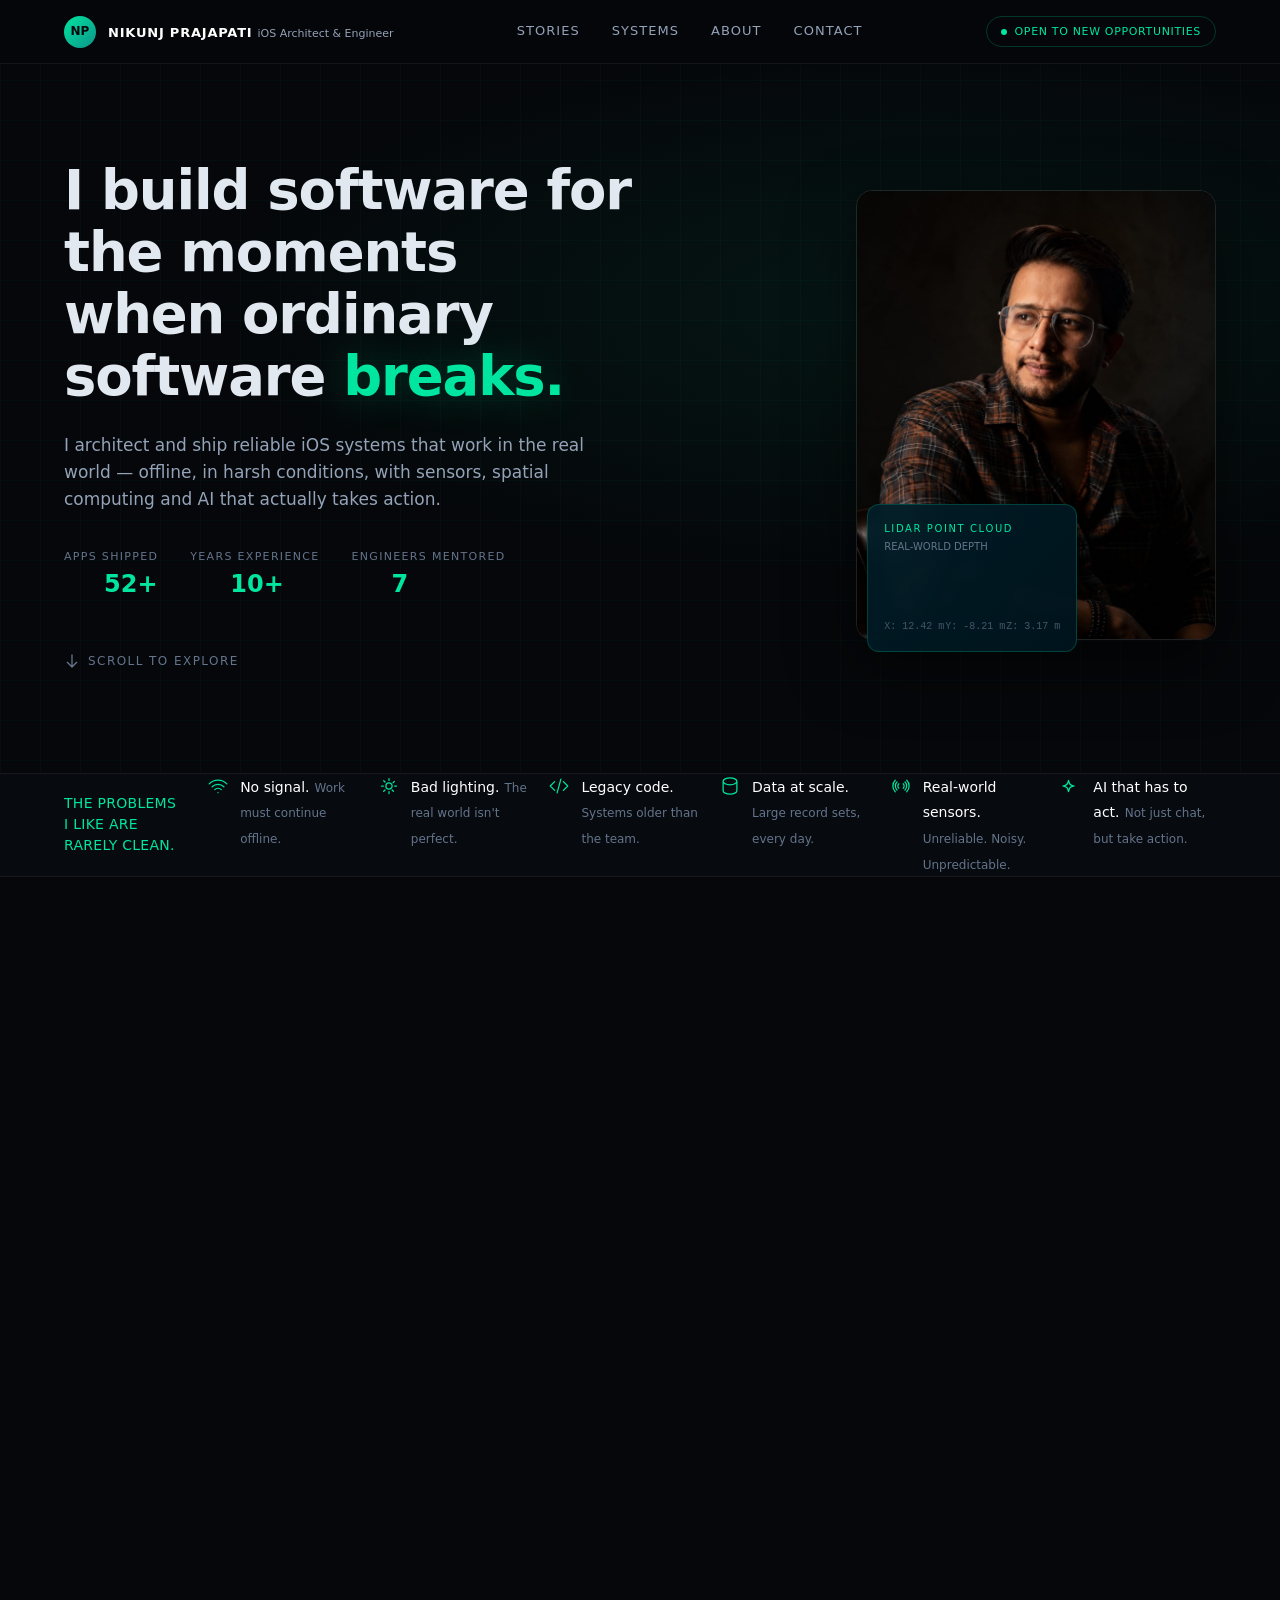
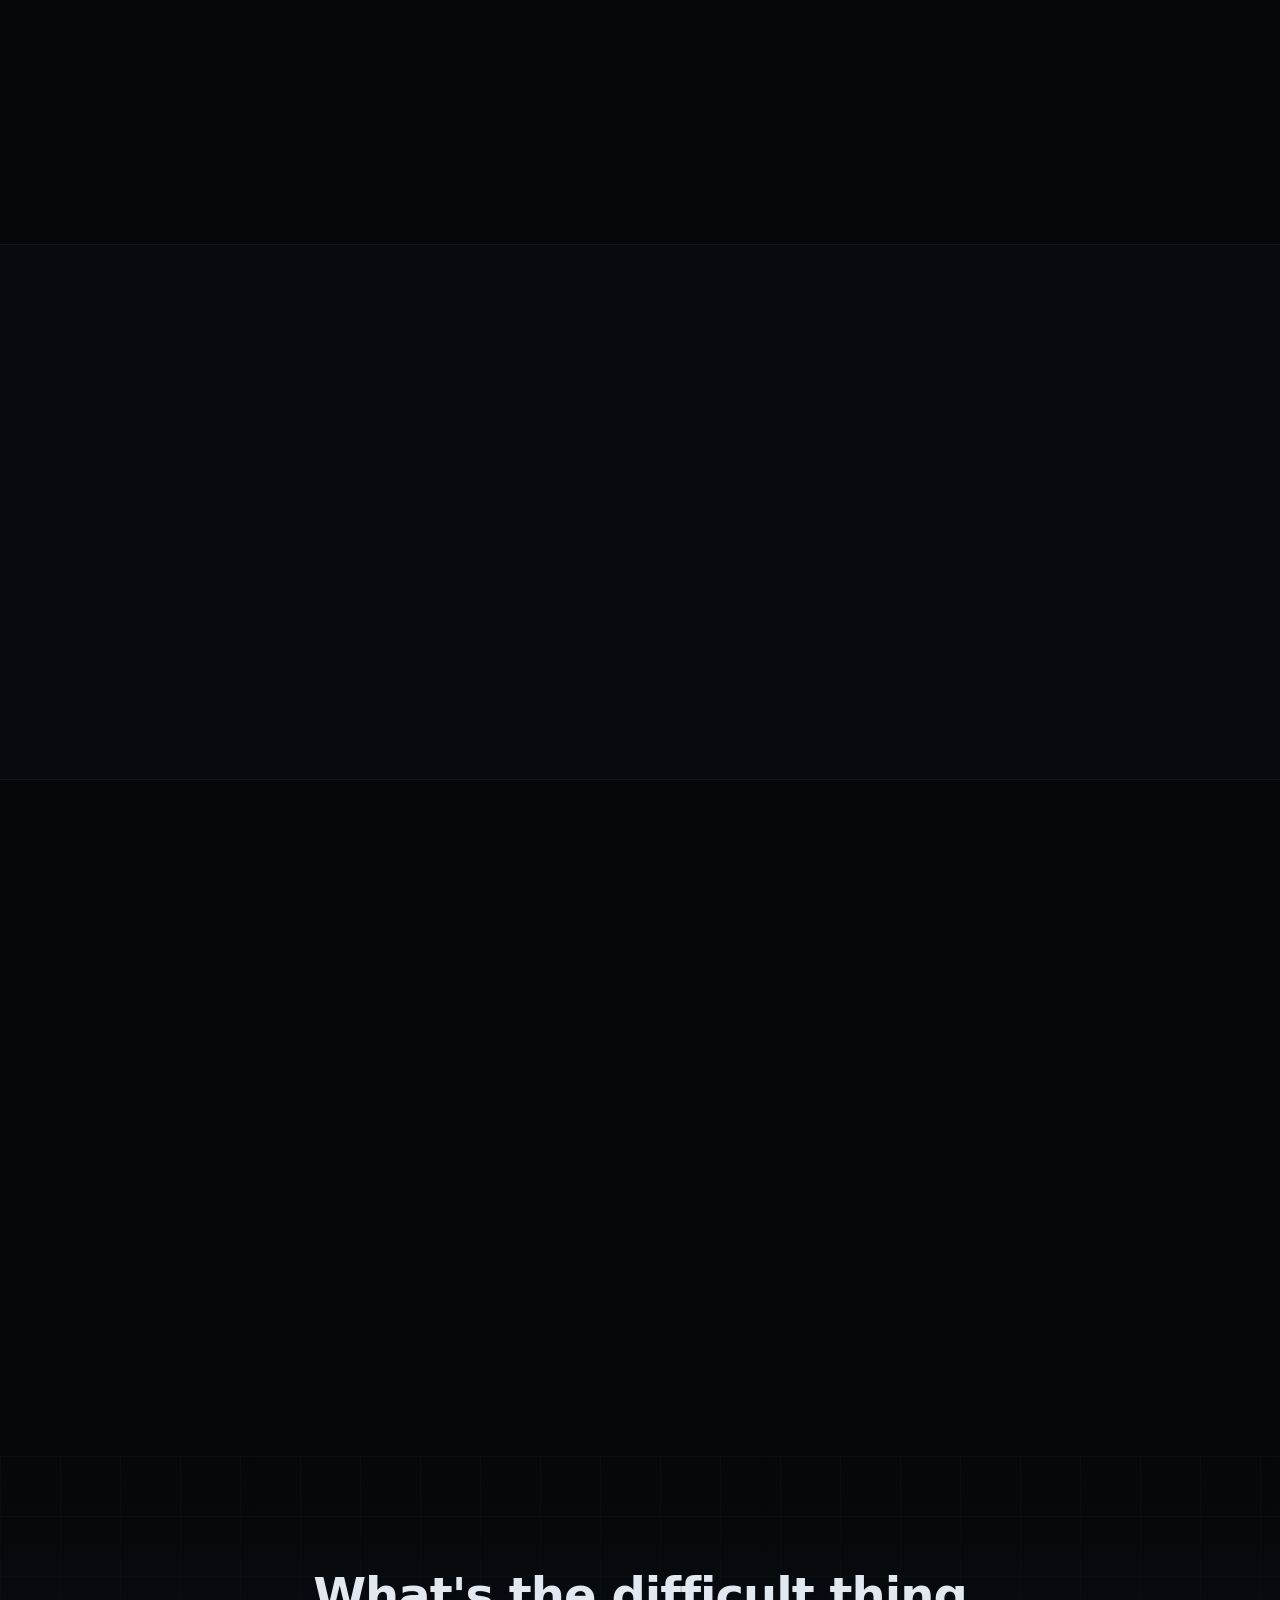
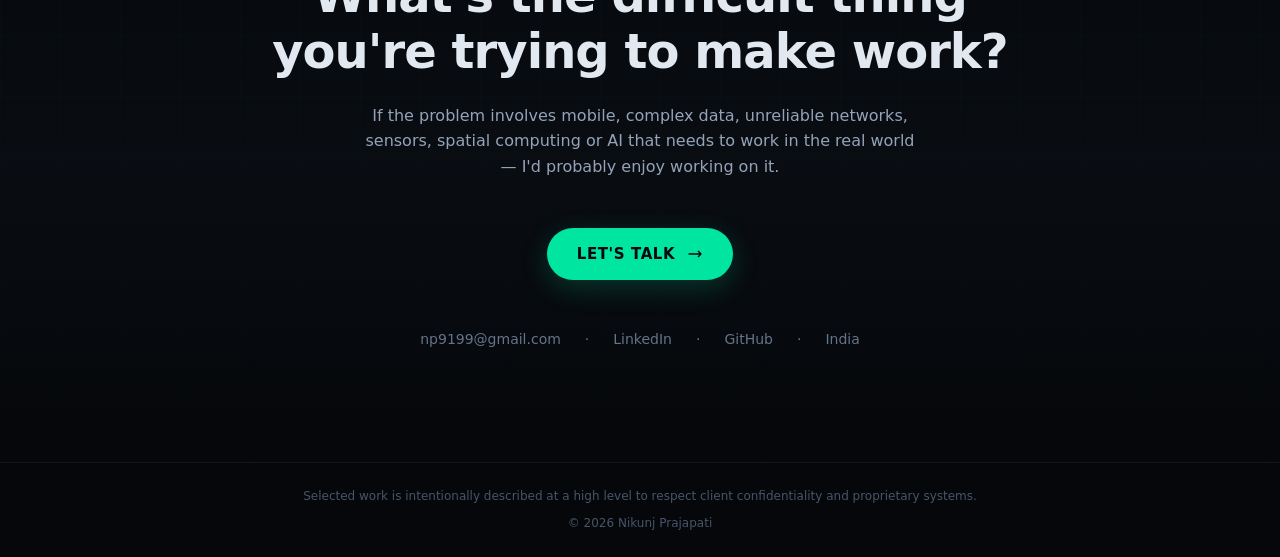
==== index.html @ e71f9e2f "Portfolio site: static HTML, CSS and progressive-enhancement JS Dependency-free single-page site for" ====
<!DOCTYPE html>
<html lang="en">
<head>
  <meta charset="UTF-8">
  <meta name="viewport" content="width=device-width, initial-scale=1">

  <title>Nikunj Prajapati — iOS Architect &amp; Engineer</title>
  <meta name="description" content="Lead iOS engineer and architect building reliable Apple-platform systems for offline-first field work, spatial computing, on-device ML and agentic AI.">
  <link rel="canonical" href="https://prajapati-nikunj.github.io/">

  <meta name="robots" content="index, follow">
  <meta name="theme-color" content="#05070a">
  <meta name="color-scheme" content="dark">

  <!--
    Content Security Policy: everything is same-origin, no third-party runtime.
    The sha256 hash whitelists the JSON-LD block below, which CSP otherwise
    blocks as inline script. Recompute the hash if that block is edited:
      perl -0777 -ne 'print $1 if /<script type="application\/ld\+json">(.*?)<\/script>/s' index.html \
        | openssl dgst -sha256 -binary | openssl base64 -A
  -->
  <meta http-equiv="Content-Security-Policy"
        content="default-src 'self'; img-src 'self' data:; style-src 'self'; script-src 'self' 'sha256-PuOUFBTQCUFMP9F/wpD9MLnjlfkraT69TwAR79UAEoA='; font-src 'self'; connect-src 'none'; object-src 'none'; base-uri 'none'; form-action 'none'; frame-ancestors 'none'; upgrade-insecure-requests">
  <meta name="referrer" content="strict-origin-when-cross-origin">

  <!-- Open Graph / social -->
  <meta property="og:type" content="website">
  <meta property="og:site_name" content="Nikunj Prajapati">
  <meta property="og:title" content="Nikunj Prajapati — iOS Architect &amp; Engineer">
  <meta property="og:description" content="I build software for the moments when ordinary software breaks.">
  <meta property="og:url" content="https://prajapati-nikunj.github.io/">
  <meta property="og:image" content="https://prajapati-nikunj.github.io/assets/img/portrait.jpg">
  <meta name="twitter:card" content="summary_large_image">
  <meta name="twitter:title" content="Nikunj Prajapati — iOS Architect &amp; Engineer">
  <meta name="twitter:description" content="I build software for the moments when ordinary software breaks.">
  <meta name="twitter:image" content="https://prajapati-nikunj.github.io/assets/img/portrait.jpg">

  <link rel="icon" href="assets/img/favicon.svg" type="image/svg+xml">
  <link rel="apple-touch-icon" href="assets/img/portrait.jpg">
  <link rel="preload" as="image" href="assets/img/portrait.jpg" fetchpriority="high">
  <link rel="stylesheet" href="css/site.css">

  <script type="application/ld+json">
  {
    "@context": "https://schema.org",
    "@type": "Person",
    "name": "Nikunj Prajapati",
    "jobTitle": "Lead iOS Software Engineer & iOS Architect",
    "url": "https://prajapati-nikunj.github.io/",
    "image": "https://prajapati-nikunj.github.io/assets/img/portrait.jpg",
    "sameAs": [
      "https://www.linkedin.com/in/nikunjprajapati",
      "https://github.com/prajapati-nikunj"
    ],
    "knowsAbout": [
      "iOS engineering", "Swift", "SwiftUI", "Offline-first architecture",
      "Spatial computing", "ARKit", "LiDAR", "Core ML", "Agentic AI systems"
    ]
  }
  </script>
</head>

<body>
  <a class="skip-link" href="#main">Skip to content</a>

  <!-- ================= HEADER ================= -->
  <header class="site-header">
    <div class="wrap">
      <a class="brand" href="#top">
        <span class="brand__mark" aria-hidden="true">NP</span>
        <span>
          <span class="brand__name">NIKUNJ PRAJAPATI</span>
          <span class="brand__role">iOS Architect &amp; Engineer</span>
        </span>
      </a>

      <button class="nav-toggle" type="button"
              aria-expanded="false" aria-controls="primary-nav" aria-label="Open menu">
        <svg width="20" height="20" viewBox="0 0 24 24" fill="none" stroke="currentColor" stroke-width="2" aria-hidden="true">
          <path d="M4 7h16M4 12h16M4 17h16" stroke-linecap="round"/>
        </svg>
      </button>

      <nav class="nav" id="primary-nav" aria-label="Primary">
        <a class="nav__link" href="#stories">STORIES</a>
        <a class="nav__link" href="#systems">SYSTEMS</a>
        <a class="nav__link" href="#about">ABOUT</a>
        <a class="nav__link" href="#contact">CONTACT</a>
      </nav>

      <a class="status-pill" href="#contact">
        <span class="status-dot" aria-hidden="true"></span>
        OPEN TO NEW OPPORTUNITIES
      </a>
    </div>
  </header>

  <main id="main">
    <!-- ================= HERO ================= -->
    <section class="hero" id="top">
      <div class="wrap hero__grid">
        <div>
          <h1 class="hero__title">
            I build software for the moments when ordinary software <em>breaks.</em>
          </h1>

          <p class="hero__copy">
            I architect and ship reliable iOS systems that work in the real world —
            offline, in harsh conditions, with sensors, spatial computing and AI that
            actually takes action.
          </p>

          <dl class="stats">
            <div class="stat">
              <dt class="stat__label">Apps Shipped</dt>
              <dd class="stat__value">52+</dd>
            </div>
            <div class="stat">
              <dt class="stat__label">Years Experience</dt>
              <dd class="stat__value">10+</dd>
            </div>
            <div class="stat">
              <dt class="stat__label">Engineers Mentored</dt>
              <dd class="stat__value">7</dd>
            </div>
          </dl>

          <a class="scroll-cue" href="#stories">
            <svg viewBox="0 0 24 24" fill="none" stroke="currentColor" stroke-width="2" aria-hidden="true">
              <path d="M19 14l-7 7m0 0l-7-7m7 7V3" stroke-linecap="round" stroke-linejoin="round"/>
            </svg>
            SCROLL TO EXPLORE
          </a>
        </div>

        <div class="hero__media">
          <div class="portrait-frame">
            <img class="portrait"
                 src="assets/img/portrait.jpg"
                 alt="Portrait of Nikunj Prajapati"
                 width="720" height="900"
                 fetchpriority="high" decoding="async">

            <figure class="telemetry" aria-hidden="true">
              <figcaption class="telemetry__title">LiDAR Point Cloud</figcaption>
              <p class="telemetry__sub">REAL-WORLD DEPTH</p>
              <div class="telemetry__wave">
                <i style="height:30%"></i><i style="height:55%"></i><i style="height:80%"></i>
                <i style="height:45%"></i><i style="height:70%"></i><i style="height:95%"></i>
                <i style="height:40%"></i><i style="height:65%"></i><i style="height:35%"></i>
                <i style="height:60%"></i><i style="height:85%"></i><i style="height:50%"></i>
                <i style="height:75%"></i><i style="height:42%"></i><i style="height:68%"></i>
              </div>
              <p class="telemetry__read">
                <span>X: 12.42 m</span><span>Y: -8.21 m</span><span>Z: 3.17 m</span>
              </p>
            </figure>
          </div>
        </div>
      </div>
    </section>

    <!-- ================= PROBLEMS ================= -->
    <section class="section--band" aria-label="The kinds of problems I work on">
      <div class="wrap problems" style="padding-block: var(--s-6);">
        <h2 class="problems__label">THE PROBLEMS<br>I LIKE ARE<br>RARELY CLEAN.</h2>

        <ul class="problems__grid">
          <li class="problem">
            <span class="problem__icon" aria-hidden="true">
              <svg viewBox="0 0 24 24" fill="none" stroke="currentColor" stroke-width="1.5"><path d="M8.111 16.404a5.5 5.5 0 017.778 0M12 20h.01m-7.08-7.071c3.904-3.905 10.236-3.905 14.141 0M1.394 9.393c5.857-5.857 15.355-5.857 21.213 0" stroke-linecap="round" stroke-linejoin="round"/></svg>
            </span>
            <span>
              <span class="problem__name">No signal.</span>
              <span class="problem__note">Work must continue offline.</span>
            </span>
          </li>
          <li class="problem">
            <span class="problem__icon" aria-hidden="true">
              <svg viewBox="0 0 24 24" fill="none" stroke="currentColor" stroke-width="1.5"><path d="M12 3v2.25m6.364 1.386l-1.591 1.591M21 12h-2.25m-1.386 6.364l-1.591-1.591M12 18.75V21m-4.773-4.227l-1.591 1.591M5.25 12H3m4.227-4.773L5.636 5.636M15.75 12a3.75 3.75 0 11-7.5 0 3.75 3.75 0 017.5 0z" stroke-linecap="round" stroke-linejoin="round"/></svg>
            </span>
            <span>
              <span class="problem__name">Bad lighting.</span>
              <span class="problem__note">The real world isn't perfect.</span>
            </span>
          </li>
          <li class="problem">
            <span class="problem__icon" aria-hidden="true">
              <svg viewBox="0 0 24 24" fill="none" stroke="currentColor" stroke-width="1.5"><path d="M17.25 6.75L22.5 12l-5.25 5.25m-10.5 0L1.5 12l5.25-5.25m7.5-3l-4.5 16.5" stroke-linecap="round" stroke-linejoin="round"/></svg>
            </span>
            <span>
              <span class="problem__name">Legacy code.</span>
              <span class="problem__note">Systems older than the team.</span>
            </span>
          </li>
          <li class="problem">
            <span class="problem__icon" aria-hidden="true">
              <svg viewBox="0 0 24 24" fill="none" stroke="currentColor" stroke-width="1.5"><path d="M20.25 6.375c0 2.278-3.694 4.125-8.25 4.125S3.75 8.653 3.75 6.375m16.5 0c0-2.278-3.694-4.125-8.25-4.125S3.75 4.097 3.75 6.375m16.5 0v11.25c0 2.278-3.694 4.125-8.25 4.125s-8.25-1.847-8.25-4.125V6.375" stroke-linecap="round" stroke-linejoin="round"/></svg>
            </span>
            <span>
              <span class="problem__name">Data at scale.</span>
              <span class="problem__note">Large record sets, every day.</span>
            </span>
          </li>
          <li class="problem">
            <span class="problem__icon" aria-hidden="true">
              <svg viewBox="0 0 24 24" fill="none" stroke="currentColor" stroke-width="1.5"><path d="M9.348 14.652a3.75 3.75 0 010-5.304m5.304 0a3.75 3.75 0 010 5.304m-7.425 2.121a6.75 6.75 0 010-9.546m9.546 0a6.75 6.75 0 010 9.546M5.106 18.894c-3.808-3.808-3.808-9.98 0-13.788m13.788 0c3.808 3.808 3.808 9.98 0 13.788" stroke-linecap="round" stroke-linejoin="round"/></svg>
            </span>
            <span>
              <span class="problem__name">Real-world sensors.</span>
              <span class="problem__note">Unreliable. Noisy. Unpredictable.</span>
            </span>
          </li>
          <li class="problem">
            <span class="problem__icon" aria-hidden="true">
              <svg viewBox="0 0 24 24" fill="none" stroke="currentColor" stroke-width="1.5"><path d="M9.813 15.904L9 18.75l-.813-2.846a4.5 4.5 0 00-3.09-3.09L2.25 12l2.846-.813a4.5 4.5 0 003.09-3.09L9 5.25l.813 2.846a4.5 4.5 0 003.09 3.09L15.75 12l-2.846.813a4.5 4.5 0 00-3.09 3.09z" stroke-linecap="round" stroke-linejoin="round"/></svg>
            </span>
            <span>
              <span class="problem__name">AI that has to act.</span>
              <span class="problem__note">Not just chat, but take action.</span>
            </span>
          </li>
        </ul>
      </div>
    </section>

    <!-- ================= STORIES ================= -->
    <section class="section" id="stories" aria-labelledby="stories-title">
      <div class="wrap">
        <div class="section-head reveal">
          <div>
            <p class="eyebrow">Stories</p>
            <h2 class="section-title" id="stories-title">Real problems. Real impact.</h2>
            <p class="lede">A selection of the kinds of systems I've designed and shipped.</p>
          </div>
        </div>

        <div class="stories">
          <!-- 01 -->
          <article class="story reveal">
            <div class="story__visual">
              <p class="story__caption">
                <span class="story__num">01</span>
                <span class="story__title">When the network disappears</span>
              </p>
            </div>
            <div class="story__body">
              <p class="story__kind">Offline field systems</p>
              <ul class="tags">
                <li class="tag tag--accent">OFFLINE-FIRST</li>
                <li class="tag">SYNC</li>
                <li class="tag">CONFLICT RESOLUTION</li>
              </ul>
              <p class="story__note">Field workflows that keep running with no connectivity, then reconcile cleanly.</p>
            </div>
          </article>

          <!-- 02 -->
          <article class="story story--depth reveal">
            <div class="story__visual">
              <span class="viz-depth" aria-hidden="true"><i></i><i></i></span>
              <p class="story__caption">
                <span class="story__num">02</span>
                <span class="story__title">When a phone becomes a measuring instrument</span>
              </p>
            </div>
            <div class="story__body">
              <p class="story__kind">Spatial measurement</p>
              <ul class="tags">
                <li class="tag tag--accent">LIDAR</li>
                <li class="tag">VISION</li>
                <li class="tag">MEASUREMENT</li>
              </ul>
              <p class="story__note">Turning camera and depth data into measurements you can act on.</p>
            </div>
          </article>

          <!-- 03 -->
          <article class="story story--legacy reveal">
            <div class="story__visual">
              <span class="viz-code" aria-hidden="true">final class LegacyModule {
  func migrate() {
    // Objective-C → Swift
    // UIKit → SwiftUI
  }
}</span>
              <p class="story__caption">
                <span class="story__num">03</span>
                <span class="story__title">When the codebase is older than the team</span>
              </p>
            </div>
            <div class="story__body">
              <p class="story__kind">Enterprise modernisation</p>
              <ul class="tags">
                <li class="tag tag--accent">LEGACY</li>
                <li class="tag">MIGRATION</li>
                <li class="tag">SCALE</li>
              </ul>
              <p class="story__note">Evolving a long-lived enterprise codebase incrementally — without a rewrite.</p>
            </div>
          </article>

          <!-- 04 -->
          <article class="story story--agent reveal">
            <div class="story__visual">
              <span class="viz-chat" aria-hidden="true">
                <span>Can you handle this request?</span>
                <span class="out">Checking availability…</span>
                <span>Validated against policy.</span>
                <span class="out">Request submitted ✓</span>
              </span>
              <p class="story__caption">
                <span class="story__num">04</span>
                <span class="story__title">When AI has to actually do something</span>
              </p>
            </div>
            <div class="story__body">
              <p class="story__kind">Agentic workflows</p>
              <ul class="tags">
                <li class="tag tag--accent">AI AGENT</li>
                <li class="tag">LLM</li>
                <li class="tag">TOOL CALLING</li>
              </ul>
              <p class="story__note">An assistant that completes workflows, not just conversations.</p>
            </div>
          </article>

          <!-- 05 -->
          <article class="story story--signal reveal">
            <div class="story__visual">
              <span class="viz-score" aria-hidden="true">
                <span>
                  <span class="telemetry__wave" style="width:120px">
                    <i style="height:40%"></i><i style="height:75%"></i><i style="height:55%"></i>
                    <i style="height:90%"></i><i style="height:35%"></i><i style="height:65%"></i>
                    <i style="height:80%"></i><i style="height:50%"></i><i style="height:70%"></i>
                  </span>
                  <small>Sensor fusion</small>
                </span>
              </span>
              <p class="story__caption">
                <span class="story__num">05</span>
                <span class="story__title">When sensors have to agree</span>
              </p>
            </div>
            <div class="story__body">
              <p class="story__kind">Connected devices</p>
              <ul class="tags">
                <li class="tag tag--accent">BLE</li>
                <li class="tag">SENSORS</li>
                <li class="tag">REAL-TIME</li>
              </ul>
              <p class="story__note">Turning noisy real-time signals into behaviour you can trust.</p>
            </div>
          </article>
        </div>
      </div>
    </section>

    <!-- ================= SYSTEMS ================= -->
    <section class="section section--band" id="systems" aria-labelledby="systems-title">
      <div class="wrap">
        <div class="reveal" style="margin-bottom: var(--s-7);">
          <p class="eyebrow">Systems</p>
          <h2 class="section-title" id="systems-title">Different problems.<br>Same philosophy.</h2>
        </div>

        <div class="principles">
          <article class="principle reveal">
            <p class="principle__num">01</p>
            <h3 class="principle__title">Offline by default</h3>
            <p class="principle__copy">Software should continue working when connectivity doesn't.</p>
            <p class="flowline" aria-hidden="true">
              <b class="wide"></b><span>→</span><b class="narrow"></b><span>→</span><b class="wide"></b>
            </p>
          </article>

          <article class="principle reveal">
            <p class="principle__num">02</p>
            <h3 class="principle__title">Measure the real world</h3>
            <p class="principle__copy">Sensors, cameras and spatial computing should produce useful information.</p>
          </article>

          <article class="principle reveal">
            <p class="principle__num">03</p>
            <h3 class="principle__title">Modernize without breaking trust</h3>
            <p class="principle__copy">Architecture should evolve without abandoning users.</p>
            <p class="flowline" aria-hidden="true">
              <span class="chip">OLD</span><span>→</span><span class="chip chip--new">NEW</span>
            </p>
          </article>

          <article class="principle reveal">
            <p class="principle__num">04</p>
            <h3 class="principle__title">AI should act, not just talk</h3>
            <p class="principle__copy">Intelligence becomes valuable when it participates in real workflows.</p>
          </article>
        </div>
      </div>
    </section>

    <!-- ================= ABOUT ================= -->
    <section class="section" id="about" aria-labelledby="about-title">
      <div class="wrap about-grid">

        <div class="reveal">
          <p class="eyebrow">Behind the systems</p>
          <div class="about__head">
            <img class="about__avatar" src="assets/img/portrait.jpg"
                 alt="" width="64" height="64" loading="lazy" decoding="async">
            <div>
              <h2 class="about__name" id="about-title">I'm Nikunj Prajapati.</h2>
              <p class="about__role">Lead iOS Software Engineer &amp; iOS Architect.</p>
            </div>
          </div>
          <p class="about__copy">
            I build Apple-platform systems where mobile, data, sensors and intelligence
            meet the real world — usually where the problem turns out to be harder than
            the technology first suggests.
          </p>

          <p class="social">
            <a href="https://www.linkedin.com/in/nikunjprajapati" target="_blank" rel="noopener noreferrer" aria-label="LinkedIn profile">
              <svg viewBox="0 0 24 24" fill="currentColor" aria-hidden="true"><path d="M19 0h-14c-2.761 0-5 2.239-5 5v14c0 2.761 2.239 5 5 5h14c2.762 0 5-2.239 5-5v-14c0-2.761-2.238-5-5-5zm-11 19h-3v-11h3v11zm-1.5-12.268c-.966 0-1.75-.79-1.75-1.764s.784-1.764 1.75-1.764 1.75.79 1.75 1.764-.783 1.764-1.75 1.764zm13.5 12.268h-3v-5.604c0-3.368-4-3.113-4 0v5.604h-3v-11h3v1.765c1.396-2.586 7-2.777 7 2.476v6.759z"/></svg>
            </a>
            <a href="https://github.com/prajapati-nikunj" target="_blank" rel="noopener noreferrer" aria-label="GitHub profile">
              <svg viewBox="0 0 24 24" fill="currentColor" aria-hidden="true"><path d="M12 0c-6.626 0-12 5.373-12 12 0 5.302 3.438 9.8 8.207 11.387.599.111.793-.261.793-.577v-2.234c-3.338.726-4.033-1.416-4.033-1.416-.546-1.387-1.333-1.756-1.333-1.756-1.089-.745.083-.729.083-.729 1.205.084 1.839 1.237 1.839 1.237 1.07 1.834 2.807 1.304 3.492.997.107-.775.418-1.305.762-1.604-2.665-.305-5.467-1.334-5.467-5.931 0-1.311.469-2.381 1.236-3.221-.124-.303-.535-1.524.117-3.176 0 0 1.008-.322 3.301 1.23.957-.266 1.983-.399 3.003-.404 1.02.005 2.047.138 3.006.404 2.291-1.552 3.297-1.23 3.297-1.23.653 1.653.242 2.874.118 3.176.77.84 1.235 1.911 1.235 3.221 0 4.609-2.807 5.624-5.479 5.921.43.372.823 1.102.823 2.222v3.293c0 .319.192.694.801.576 4.765-1.589 8.199-6.086 8.199-11.386 0-6.627-5.373-12-12-12z"/></svg>
            </a>
            <a class="js-mail" href="#contact" aria-label="Email">
              <svg viewBox="0 0 24 24" fill="none" stroke="currentColor" stroke-width="1.5" aria-hidden="true"><path d="M21.75 6.75v10.5a2.25 2.25 0 01-2.25 2.25h-15a2.25 2.25 0 01-2.25-2.25V6.75m19.5 0A2.25 2.25 0 0019.5 4.5h-15a2.25 2.25 0 00-2.25 2.25m19.5 0v.243a2.25 2.25 0 01-1.07 1.916l-7.5 4.615a2.25 2.25 0 01-2.36 0L3.32 8.91a2.25 2.25 0 01-1.07-1.916V6.75" stroke-linecap="round" stroke-linejoin="round"/></svg>
            </a>
          </p>
        </div>

        <div class="reveal">
          <p class="eyebrow">Career evolution</p>
          <ol class="timeline">
            <li>
              <span class="timeline__dot" aria-hidden="true"></span>
              <span>
                <span class="timeline__year">2012</span>
                <span class="timeline__stage">Consumer Mobile</span>
                <span class="timeline__note">My journey began with consumer apps.</span>
              </span>
            </li>
            <li>
              <span class="timeline__dot" aria-hidden="true"></span>
              <span>
                <span class="timeline__year">2014</span>
                <span class="timeline__stage">Enterprise Mobile</span>
                <span class="timeline__note">Building solutions for large organizations.</span>
              </span>
            </li>
            <li>
              <span class="timeline__dot" aria-hidden="true"></span>
              <span>
                <span class="timeline__year">2016</span>
                <span class="timeline__stage">Field Systems</span>
                <span class="timeline__note">Offline-first, rugged, real-world environments.</span>
              </span>
            </li>
            <li>
              <span class="timeline__dot" aria-hidden="true"></span>
              <span>
                <span class="timeline__year">2019</span>
                <span class="timeline__stage">Spatial Computing</span>
                <span class="timeline__note">ARKit, LiDAR and the 3D world on mobile.</span>
              </span>
            </li>
            <li>
              <span class="timeline__dot" aria-hidden="true"></span>
              <span>
                <span class="timeline__year">2021</span>
                <span class="timeline__stage">On-Device ML</span>
                <span class="timeline__note">Bringing intelligence to the edge.</span>
              </span>
            </li>
            <li>
              <span class="timeline__dot" aria-hidden="true"></span>
              <span>
                <span class="timeline__year">2023+</span>
                <span class="timeline__stage">Agentic AI</span>
                <span class="timeline__note">Systems that understand and take action.</span>
              </span>
            </li>
          </ol>
        </div>

        <div class="reveal">
          <p class="eyebrow">Technology &amp; tools</p>
          <div class="caps">
            <div>
              <p class="cap__label">Apple Platform</p>
              <ul class="cap__items">
                <li>Swift</li><li>SwiftUI</li><li>SwiftData</li><li>UIKit</li><li>Concurrency</li>
              </ul>
            </div>
            <div>
              <p class="cap__label">Spatial &amp; Sensors</p>
              <ul class="cap__items">
                <li>ARKit</li><li>LiDAR</li><li>Vision</li><li>CoreMotion</li><li>CoreBluetooth</li>
              </ul>
            </div>
            <div>
              <p class="cap__label">Intelligence</p>
              <ul class="cap__items">
                <li>Core ML</li><li>LLMs</li><li>AI Agents</li><li>RAG</li><li>MCP</li>
              </ul>
            </div>
            <div>
              <p class="cap__label">Architecture &amp; Systems</p>
              <ul class="cap__items">
                <li>Clean Architecture</li><li>Offline-First</li><li>Sync Engines</li><li>CI/CD</li><li>Testing</li>
              </ul>
            </div>
          </div>
        </div>

      </div>
    </section>

    <!-- ================= CONTACT ================= -->
    <section class="contact" id="contact" aria-labelledby="contact-title">
      <div class="wrap">
        <h2 class="contact__title" id="contact-title">
          What's the difficult thing<br>you're trying to make work?
        </h2>
        <p class="contact__copy">
          If the problem involves mobile, complex data, unreliable networks, sensors,
          spatial computing or AI that needs to work in the real world — I'd probably
          enjoy working on it.
        </p>

        <a class="btn js-mail" href="https://www.linkedin.com/in/nikunjprajapati"
           target="_blank" rel="noopener noreferrer">
          LET'S TALK
          <svg viewBox="0 0 24 24" fill="none" stroke="currentColor" stroke-width="2" aria-hidden="true">
            <path d="M17 8l4 4m0 0l-4 4m4-4H3" stroke-linecap="round" stroke-linejoin="round"/>
          </svg>
        </a>

        <p class="contact__links">
          <a class="js-mail" href="https://www.linkedin.com/in/nikunjprajapati"
             target="_blank" rel="noopener noreferrer">Email</a>
          <span aria-hidden="true">·</span>
          <a href="https://www.linkedin.com/in/nikunjprajapati" target="_blank" rel="noopener noreferrer">LinkedIn</a>
          <span aria-hidden="true">·</span>
          <a href="https://github.com/prajapati-nikunj" target="_blank" rel="noopener noreferrer">GitHub</a>
          <span aria-hidden="true">·</span>
          <span>India</span>
        </p>
      </div>
    </section>
  </main>

  <footer class="site-footer">
    <p>Selected work is intentionally described at a high level to respect client confidentiality and proprietary systems.</p>
    <p>© <span class="js-year">2026</span> Nikunj Prajapati</p>
  </footer>

  <script src="js/site.js" defer></script>
</body>
</html>
---- css/site.css ----
/* =========================================================================
   Design tokens
   ========================================================================= */
:root {
  /* Surface */
  --bg:            #05070a;
  --surface-1:     #0a0e14;
  --surface-2:     #11161f;
  --surface-3:     #1a2130;

  /* Ink */
  --text:          #e2e8f0;
  --text-muted:    #94a3b8;
  --text-dim:      #64748b;
  --text-faint:    #475569;

  /* Accent */
  --accent:        #00e5a0;
  --accent-dim:    #00b87a;
  --accent-soft:   rgba(0, 229, 160, 0.10);
  --accent-line:   rgba(0, 229, 160, 0.22);

  /* Lines */
  --hairline:      rgba(255, 255, 255, 0.06);
  --hairline-2:    rgba(255, 255, 255, 0.10);

  /* Space (4pt scale) */
  --s-1: 0.25rem;  --s-2: 0.5rem;   --s-3: 0.75rem;  --s-4: 1rem;
  --s-5: 1.5rem;   --s-6: 2rem;     --s-7: 3rem;     --s-8: 4rem;
  --s-9: 6rem;

  /* Radius */
  --r-sm: 6px; --r-md: 12px; --r-lg: 16px; --r-full: 999px;

  /* Type */
  --font-sans: ui-sans-serif, system-ui, -apple-system, "Segoe UI", Roboto,
               "Helvetica Neue", Arial, sans-serif;
  --font-mono: ui-monospace, SFMono-Regular, "SF Mono", Menlo, Monaco,
               Consolas, "Liberation Mono", monospace;

  /* Motion */
  --dur-fast: 180ms;
  --dur:      320ms;
  --ease:     cubic-bezier(0.4, 0, 0.2, 1);

  /* Layout */
  --wrap: 1200px;
  --nav-h: 64px;
}

/* =========================================================================
   Reset / base
   ========================================================================= */
*, *::before, *::after { box-sizing: border-box; }

html {
  -webkit-text-size-adjust: 100%;
  scroll-behavior: smooth;
  scroll-padding-top: calc(var(--nav-h) + var(--s-4));
}

body {
  margin: 0;
  background: var(--bg);
  color: var(--text);
  font-family: var(--font-sans);
  font-size: 16px;
  line-height: 1.6;
  -webkit-font-smoothing: antialiased;
  -moz-osx-font-smoothing: grayscale;
  overflow-x: hidden;
}

h1, h2, h3, h4 { margin: 0; line-height: 1.15; letter-spacing: -0.02em; font-weight: 700; }
p  { margin: 0; }
ul { margin: 0; padding: 0; list-style: none; }
img { max-width: 100%; height: auto; display: block; }

a { color: inherit; text-decoration: none; }
a:hover { color: var(--accent); }

:focus-visible {
  outline: 2px solid var(--accent);
  outline-offset: 3px;
  border-radius: var(--r-sm);
}

/* Screen-reader-only utility */
.sr-only {
  position: absolute; width: 1px; height: 1px;
  padding: 0; margin: -1px; overflow: hidden;
  clip: rect(0 0 0 0); white-space: nowrap; border: 0;
}

.skip-link {
  position: absolute; left: var(--s-4); top: -100px;
  z-index: 100;
  background: var(--accent); color: var(--bg);
  padding: var(--s-3) var(--s-4);
  border-radius: var(--r-sm);
  font-weight: 600; font-size: 0.875rem;
  transition: top var(--dur-fast) var(--ease);
}
.skip-link:focus { top: var(--s-4); color: var(--bg); }

/* =========================================================================
   Layout primitives
   ========================================================================= */
.wrap {
  width: 100%;
  max-width: var(--wrap);
  margin-inline: auto;
  padding-inline: var(--s-5);
}

.section { padding-block: var(--s-9); }
.section--band {
  background: rgba(10, 14, 20, 0.5);
  border-block: 1px solid var(--hairline);
}

.eyebrow {
  font-size: 0.6875rem;
  font-weight: 600;
  letter-spacing: 0.18em;
  text-transform: uppercase;
  color: var(--accent);
}

.section-title {
  font-size: clamp(1.75rem, 4vw, 2.5rem);
  margin-top: var(--s-2);
}

.lede {
  color: var(--text-muted);
  margin-top: var(--s-2);
}

.mono {
  font-family: var(--font-mono);
  letter-spacing: 0.05em;
}

/* =========================================================================
   Header / nav
   ========================================================================= */
.site-header {
  position: fixed;
  inset: 0 0 auto 0;
  z-index: 50;
  height: var(--nav-h);
  background: rgba(5, 7, 10, 0.82);
  backdrop-filter: blur(16px);
  -webkit-backdrop-filter: blur(16px);
  border-bottom: 1px solid var(--hairline);
}

.site-header .wrap {
  height: 100%;
  display: flex;
  align-items: center;
  justify-content: space-between;
  gap: var(--s-4);
}

.brand { display: flex; align-items: center; gap: var(--s-3); }
.brand:hover { color: inherit; }

.brand__mark {
  width: 32px; height: 32px;
  flex: none;
  border-radius: var(--r-full);
  background: linear-gradient(135deg, var(--accent), #0d9488);
  color: var(--bg);
  font-weight: 800; font-size: 0.75rem;
  display: grid; place-items: center;
}

.brand__name {
  font-size: 0.8125rem; font-weight: 600;
  letter-spacing: 0.06em; color: #fff;
}
.brand__role { font-size: 0.6875rem; color: var(--text-muted); margin-top: -2px; }

.nav { display: flex; align-items: center; gap: var(--s-6); }

.nav__link {
  position: relative;
  font-size: 0.8125rem;
  letter-spacing: 0.08em;
  color: var(--text-muted);
  transition: color var(--dur-fast) var(--ease);
}
.nav__link::after {
  content: '';
  position: absolute; left: 0; bottom: -5px;
  width: 0; height: 1px;
  background: var(--accent);
  transition: width var(--dur) var(--ease);
}
.nav__link:hover::after,
.nav__link:focus-visible::after,
.nav__link[aria-current="true"]::after { width: 100%; }
.nav__link[aria-current="true"] { color: var(--accent); }

.status-pill {
  display: inline-flex; align-items: center; gap: var(--s-2);
  font-size: 0.6875rem; font-weight: 500; letter-spacing: 0.06em;
  color: var(--accent);
  border: 1px solid var(--accent-line);
  border-radius: var(--r-full);
  padding: 6px 14px;
  transition: background var(--dur-fast) var(--ease);
}
.status-pill:hover { background: var(--accent-soft); color: var(--accent); }

.status-dot {
  width: 6px; height: 6px; flex: none;
  border-radius: var(--r-full);
  background: var(--accent);
  animation: pulse 2s ease-in-out infinite;
}
@keyframes pulse { 0%, 100% { opacity: 1; } 50% { opacity: 0.35; } }

/* Mobile nav toggle */
.nav-toggle {
  display: none;
  background: none; border: 1px solid var(--hairline-2);
  border-radius: var(--r-sm);
  color: var(--text);
  padding: 6px 8px;
  cursor: pointer;
}

/* =========================================================================
   Hero
   ========================================================================= */
.hero {
  position: relative;
  padding-top: calc(var(--nav-h) + var(--s-8));
  padding-bottom: var(--s-8);
  overflow: hidden;
  background-image:
    radial-gradient(ellipse 80% 50% at 72% 40%, rgba(0, 229, 160, 0.07), transparent 70%),
    linear-gradient(rgba(0, 229, 160, 0.028) 1px, transparent 1px),
    linear-gradient(90deg, rgba(0, 229, 160, 0.028) 1px, transparent 1px);
  background-size: 100% 100%, 40px 40px, 40px 40px;
}

.hero__grid {
  display: grid;
  gap: var(--s-8);
  align-items: center;
}

.hero__title {
  font-size: clamp(2.125rem, 5.2vw, 3.4rem);
  line-height: 1.14;
  max-width: 15ch;
}
.hero__title em {
  font-style: normal;
  color: var(--accent);
  text-shadow: 0 0 44px rgba(0, 229, 160, 0.28);
}

.hero__copy {
  margin-top: var(--s-5);
  font-size: 1.0625rem;
  color: var(--text-muted);
  max-width: 52ch;
}

.stats {
  display: flex; flex-wrap: wrap;
  gap: var(--s-6);
  margin-top: var(--s-6);
}
.stat__value {
  font-size: 1.5rem; font-weight: 700;
  color: var(--accent);
  font-variant-numeric: tabular-nums;
}
.stat__label {
  font-size: 0.6875rem;
  letter-spacing: 0.12em;
  text-transform: uppercase;
  color: var(--text-dim);
  margin-top: 2px;
}

.scroll-cue {
  display: inline-flex; align-items: center; gap: var(--s-2);
  margin-top: var(--s-6);
  font-size: 0.75rem; letter-spacing: 0.12em;
  color: var(--text-dim);
}
.scroll-cue svg { width: 16px; height: 16px; }

/* Hero portrait + telemetry card */
.hero__media { position: relative; justify-self: center; }
.portrait-frame { position: relative; display: inline-block; }

.portrait {
  width: min(320px, 78vw);
  aspect-ratio: 4 / 5;
  object-fit: cover;
  object-position: center 18%;
  border-radius: var(--r-lg);
  border: 1px solid var(--hairline-2);
  box-shadow: 0 24px 64px rgba(0, 0, 0, 0.55);
}

.telemetry {
  position: absolute;
  left: -8%; bottom: -28px;
  width: 210px;
  padding: var(--s-4);
  border-radius: var(--r-md);
  border: 1px solid var(--accent-line);
  background: linear-gradient(135deg, rgba(0, 30, 40, 0.92), rgba(0, 20, 30, 0.95));
  backdrop-filter: blur(6px);
  -webkit-backdrop-filter: blur(6px);
}
.telemetry__title {
  font-size: 0.625rem; letter-spacing: 0.16em;
  text-transform: uppercase; color: var(--accent);
}
.telemetry__sub {
  font-size: 0.625rem; color: var(--text-dim);
  margin-top: 2px; margin-bottom: var(--s-3);
}
.telemetry__wave {
  display: flex; align-items: flex-end; gap: 2px;
  height: 40px; margin-bottom: var(--s-3);
}
.telemetry__wave i {
  flex: 1;
  background: var(--accent);
  border-radius: 2px 2px 0 0;
  opacity: 0.7;
}
.telemetry__read {
  display: flex; justify-content: space-between;
  font-family: var(--font-mono);
  font-size: 0.625rem;
  color: var(--text-faint);
}

/* =========================================================================
   Problems band
   ========================================================================= */
.problems { display: flex; flex-direction: column; gap: var(--s-5); }

.problems__label {
  font-size: 0.875rem; font-weight: 500;
  line-height: 1.5; letter-spacing: 0.02em;
  color: var(--accent);
  flex: none;
}

.problems__grid {
  display: grid;
  grid-template-columns: repeat(auto-fit, minmax(150px, 1fr));
  gap: var(--s-4);
  flex: 1;
}

.problem { display: flex; gap: var(--s-3); align-items: flex-start; }
.problem__icon { color: var(--accent); flex: none; margin-top: 2px; }
.problem__icon svg { width: 20px; height: 20px; }
.problem__name { font-size: 0.875rem; font-weight: 500; color: #fff; }
.problem__note { font-size: 0.75rem; color: var(--text-dim); }

/* =========================================================================
   Story cards
   ========================================================================= */
.section-head {
  display: flex; flex-wrap: wrap;
  align-items: flex-end; justify-content: space-between;
  gap: var(--s-4);
  margin-bottom: var(--s-7);
}

.stories {
  display: grid;
  grid-template-columns: repeat(auto-fit, minmax(230px, 1fr));
  gap: var(--s-4);
}

.story {
  display: flex; flex-direction: column;
  background: var(--surface-2);
  border: 1px solid var(--hairline);
  border-radius: var(--r-lg);
  overflow: hidden;
  box-shadow: 0 0 0 1px rgba(0, 229, 160, 0.06), 0 8px 32px rgba(0, 0, 0, 0.4);
  transition: transform var(--dur) var(--ease), box-shadow var(--dur) var(--ease);
}
.story:hover, .story:focus-within {
  transform: translateY(-4px);
  box-shadow: 0 0 0 1px rgba(0, 229, 160, 0.22), 0 14px 40px rgba(0, 229, 160, 0.07);
}

.story__visual {
  position: relative;
  height: 150px;
  padding: var(--s-3);
  overflow: hidden;
  background: linear-gradient(135deg, var(--surface-3), var(--surface-1));
  background-image:
    linear-gradient(rgba(0, 229, 160, 0.05) 1px, transparent 1px),
    linear-gradient(90deg, rgba(0, 229, 160, 0.05) 1px, transparent 1px);
  background-size: 24px 24px;
}
.story--depth  .story__visual { background-color: #04211c; }
.story--legacy .story__visual { background-color: #0b1220; }
.story--agent  .story__visual { background-color: #150f24; }
.story--signal .story__visual { background-color: #04212a; }

.story__caption {
  position: absolute; left: var(--s-3); right: var(--s-3); bottom: var(--s-3);
}
.story__num {
  font-family: var(--font-mono);
  font-size: 0.625rem;
  color: var(--accent);
}
.story__title {
  font-size: 0.875rem; font-weight: 600;
  color: #fff; line-height: 1.35; margin-top: 2px;
}

.story__body { padding: var(--s-4); display: flex; flex-direction: column; gap: var(--s-3); }
.story__kind {
  font-size: 0.6875rem;
  letter-spacing: 0.1em;
  text-transform: uppercase;
  color: var(--text-faint);
}
.story__note { font-size: 0.75rem; color: var(--text-dim); line-height: 1.6; }

.tags { display: flex; flex-wrap: wrap; gap: 6px; }
.tag {
  font-size: 0.625rem;
  letter-spacing: 0.06em;
  padding: 3px 9px;
  border-radius: var(--r-full);
  background: rgba(255, 255, 255, 0.05);
  color: var(--text-dim);
  border: 1px solid transparent;
}
.tag--accent {
  background: var(--accent-soft);
  color: var(--accent);
  border-color: var(--accent-line);
}

/* Decorative visuals inside story cards */
.viz-depth {
  position: absolute; inset: 0;
  display: grid; place-items: center;
  opacity: 0.45;
}
.viz-depth i {
  position: absolute;
  border: 1px solid var(--accent-line);
  border-radius: var(--r-sm);
}
.viz-depth i:nth-child(1) { width: 92px; height: 92px; transform: rotate(12deg); }
.viz-depth i:nth-child(2) { width: 60px; height: 60px; opacity: 0.6; }

.viz-code {
  position: absolute; inset: 0;
  padding: var(--s-3);
  font-family: var(--font-mono);
  font-size: 0.5625rem;
  line-height: 1.5;
  color: rgba(0, 229, 160, 0.38);
  white-space: pre;
}

.viz-chat {
  position: relative;
  display: flex; flex-direction: column; gap: 6px;
  font-size: 0.6875rem;
}
.viz-chat span {
  padding: 5px 10px;
  border-radius: var(--r-sm);
  background: rgba(255, 255, 255, 0.06);
  color: var(--text-muted);
  max-width: 88%;
}
.viz-chat span.out {
  align-self: flex-end;
  background: var(--accent-soft);
  color: var(--accent);
}

.viz-score {
  position: absolute; inset: 0;
  display: grid; place-items: center;
  text-align: center;
}
.viz-score b {
  display: block;
  font-size: 2.25rem;
  color: var(--accent);
  font-variant-numeric: tabular-nums;
}
.viz-score small {
  font-size: 0.625rem;
  letter-spacing: 0.12em;
  text-transform: uppercase;
  color: var(--text-dim);
}

/* =========================================================================
   Principles
   ========================================================================= */
.principles {
  display: grid;
  grid-template-columns: repeat(auto-fit, minmax(230px, 1fr));
  gap: var(--s-5);
}
.principle {
  padding: var(--s-5);
  border: 1px solid var(--hairline);
  border-radius: var(--r-lg);
  background: rgba(17, 22, 31, 0.5);
}
.principle__num {
  font-family: var(--font-mono);
  font-size: 0.8125rem;
  color: var(--accent);
}
.principle__title {
  font-size: 1.0625rem;
  color: #fff;
  margin-block: var(--s-3) var(--s-2);
}
.principle__copy { font-size: 0.875rem; color: var(--text-dim); }

.flowline {
  display: flex; align-items: center; gap: var(--s-2);
  margin-top: var(--s-5);
  font-size: 0.75rem; color: var(--text-faint);
}
.flowline b {
  display: block; height: 20px;
  border-radius: var(--r-sm);
  background: var(--surface-3);
  border: 1px solid var(--hairline-2);
}
.flowline b.wide { width: 32px; }
.flowline b.narrow { width: 20px; }
.flowline .chip {
  padding: 3px 8px; border-radius: var(--r-sm);
  background: rgba(255, 255, 255, 0.05); color: var(--text-dim);
}
.flowline .chip--new { background: var(--accent-soft); color: var(--accent); }

/* =========================================================================
   About / timeline / stack
   ========================================================================= */
.about-grid {
  display: grid;
  gap: var(--s-8);
}

.about__head { display: flex; gap: var(--s-4); align-items: flex-start; margin-block: var(--s-4) var(--s-5); }
.about__avatar {
  width: 64px; height: 64px; flex: none;
  border-radius: var(--r-md);
  object-fit: cover; object-position: center 18%;
  border: 1px solid var(--hairline-2);
}
.about__name { font-size: 1.25rem; color: #fff; }
.about__role { font-size: 0.875rem; color: var(--text-dim); }
.about__copy { font-size: 0.9375rem; color: var(--text-muted); }

.social { display: flex; gap: var(--s-4); margin-top: var(--s-5); }
.social a { color: var(--text-dim); transition: color var(--dur-fast) var(--ease); }
.social a:hover { color: var(--accent); }
.social svg { width: 20px; height: 20px; }

/* Timeline */
.timeline { position: relative; margin-top: var(--s-5); }
.timeline::before {
  content: '';
  position: absolute; left: 4px; top: 8px; bottom: 8px;
  width: 1px;
  background: linear-gradient(to bottom, var(--accent), rgba(0, 229, 160, 0.3), transparent);
}
.timeline li { display: flex; gap: var(--s-4); padding-bottom: var(--s-5); position: relative; }
.timeline li:last-child { padding-bottom: 0; }
.timeline__dot {
  width: 9px; height: 9px; flex: none;
  margin-top: 7px;
  border-radius: var(--r-full);
  background: var(--accent);
  box-shadow: 0 0 12px rgba(0, 229, 160, 0.55);
}
.timeline__year { font-family: var(--font-mono); font-size: 0.75rem; color: var(--accent); }
.timeline__stage { font-size: 0.875rem; font-weight: 500; color: #fff; }
.timeline__note { font-size: 0.75rem; color: var(--text-dim); }

/* Capability groups */
.caps { display: flex; flex-direction: column; gap: var(--s-5); margin-top: var(--s-5); }
.cap__label {
  font-size: 0.75rem;
  color: var(--text-faint);
  margin-bottom: var(--s-2);
}
.cap__items { display: flex; flex-wrap: wrap; gap: var(--s-2); }
.cap__items li {
  font-size: 0.75rem;
  padding: 4px 10px;
  border-radius: var(--r-sm);
  background: rgba(255, 255, 255, 0.045);
  border: 1px solid var(--hairline-2);
  color: var(--text-muted);
}

/* =========================================================================
   Contact
   ========================================================================= */
.contact {
  position: relative;
  padding-block: calc(var(--s-9) + var(--s-4));
  text-align: center;
  overflow: hidden;
  background-image:
    linear-gradient(to top, var(--bg), rgba(10, 14, 20, 0.8), transparent),
    linear-gradient(rgba(0, 229, 160, 0.035) 1px, transparent 1px),
    linear-gradient(90deg, rgba(0, 229, 160, 0.035) 1px, transparent 1px);
  background-size: 100% 100%, 60px 60px, 60px 60px;
}

.contact__title { font-size: clamp(1.75rem, 4.6vw, 3rem); line-height: 1.15; }
.contact__copy {
  max-width: 56ch;
  margin: var(--s-5) auto var(--s-7);
  color: var(--text-muted);
}

.btn {
  display: inline-flex; align-items: center; gap: var(--s-3);
  padding: 14px 30px;
  border-radius: var(--r-full);
  background: var(--accent);
  color: var(--bg);
  font-weight: 600; font-size: 0.9375rem;
  letter-spacing: 0.04em;
  box-shadow: 0 8px 28px rgba(0, 229, 160, 0.2);
  transition: background var(--dur-fast) var(--ease), transform var(--dur-fast) var(--ease);
}
.btn:hover { background: var(--accent-dim); color: var(--bg); transform: translateY(-1px); }
.btn svg { width: 16px; height: 16px; }

.contact__links {
  display: flex; flex-wrap: wrap;
  justify-content: center; gap: var(--s-2) var(--s-5);
  margin-top: var(--s-7);
  font-size: 0.875rem;
  color: var(--text-dim);
}

/* =========================================================================
   Footer
   ========================================================================= */
.site-footer {
  border-top: 1px solid var(--hairline);
  padding-block: var(--s-5);
  text-align: center;
  font-size: 0.75rem;
  color: var(--text-faint);
}
.site-footer p + p { margin-top: var(--s-2); }

/* =========================================================================
   Scroll reveal (progressive enhancement; JS adds .reveal)
   ========================================================================= */
.reveal { opacity: 0; transform: translateY(16px); }
.reveal.is-visible {
  opacity: 1; transform: none;
  transition: opacity 700ms var(--ease), transform 700ms var(--ease);
}

/* =========================================================================
   Responsive
   ========================================================================= */
@media (min-width: 720px) {
  .problems { flex-direction: row; align-items: center; gap: var(--s-6); }
  .problems__label { white-space: nowrap; }
}

@media (min-width: 900px) {
  .hero { padding-top: calc(var(--nav-h) + var(--s-9)); padding-bottom: var(--s-9); }
  .hero__grid { grid-template-columns: 1.05fr 0.95fr; gap: var(--s-7); }
  .hero__media { justify-self: end; }
  .portrait { width: min(360px, 40vw); }
  .about-grid { grid-template-columns: 1fr 1fr 1fr; }
}

@media (max-width: 899px) {
  .telemetry { left: auto; right: -12px; bottom: -20px; width: 180px; }
}

@media (max-width: 767px) {
  .nav {
    position: fixed;
    inset: var(--nav-h) 0 auto 0;
    flex-direction: column;
    align-items: stretch;
    gap: 0;
    background: rgba(5, 7, 10, 0.98);
    backdrop-filter: blur(16px);
    -webkit-backdrop-filter: blur(16px);
    border-bottom: 1px solid var(--hairline);
    padding: var(--s-2) var(--s-5) var(--s-4);
    display: none;
  }
  .nav[data-open="true"] { display: flex; }
  .nav__link { padding-block: var(--s-3); font-size: 0.9375rem; }
  .nav__link::after { display: none; }
  .nav-toggle { display: block; }
  .status-pill { display: none; }
  .telemetry {
    position: static;
    width: min(320px, 78vw);
    margin-top: var(--s-4);
  }
  .stats { gap: var(--s-5); }
}

/* =========================================================================
   Motion & contrast preferences
   ========================================================================= */
@media (prefers-reduced-motion: reduce) {
  html { scroll-behavior: auto; }
  *, *::before, *::after {
    animation-duration: 0.001ms !important;
    animation-iteration-count: 1 !important;
    transition-duration: 0.001ms !important;
  }
  .reveal { opacity: 1; transform: none; }
  .story:hover { transform: none; }
}

@media (prefers-contrast: more) {
  :root {
    --text-muted: #cbd5e1;
    --text-dim:   #b6c2d1;
    --text-faint: #9aa8ba;
    --hairline:   rgba(255, 255, 255, 0.18);
    --hairline-2: rgba(255, 255, 255, 0.28);
  }
}

@media print {
  .site-header, .telemetry, .scroll-cue, .nav-toggle { display: none !important; }
  body { background: #fff; color: #000; }
}
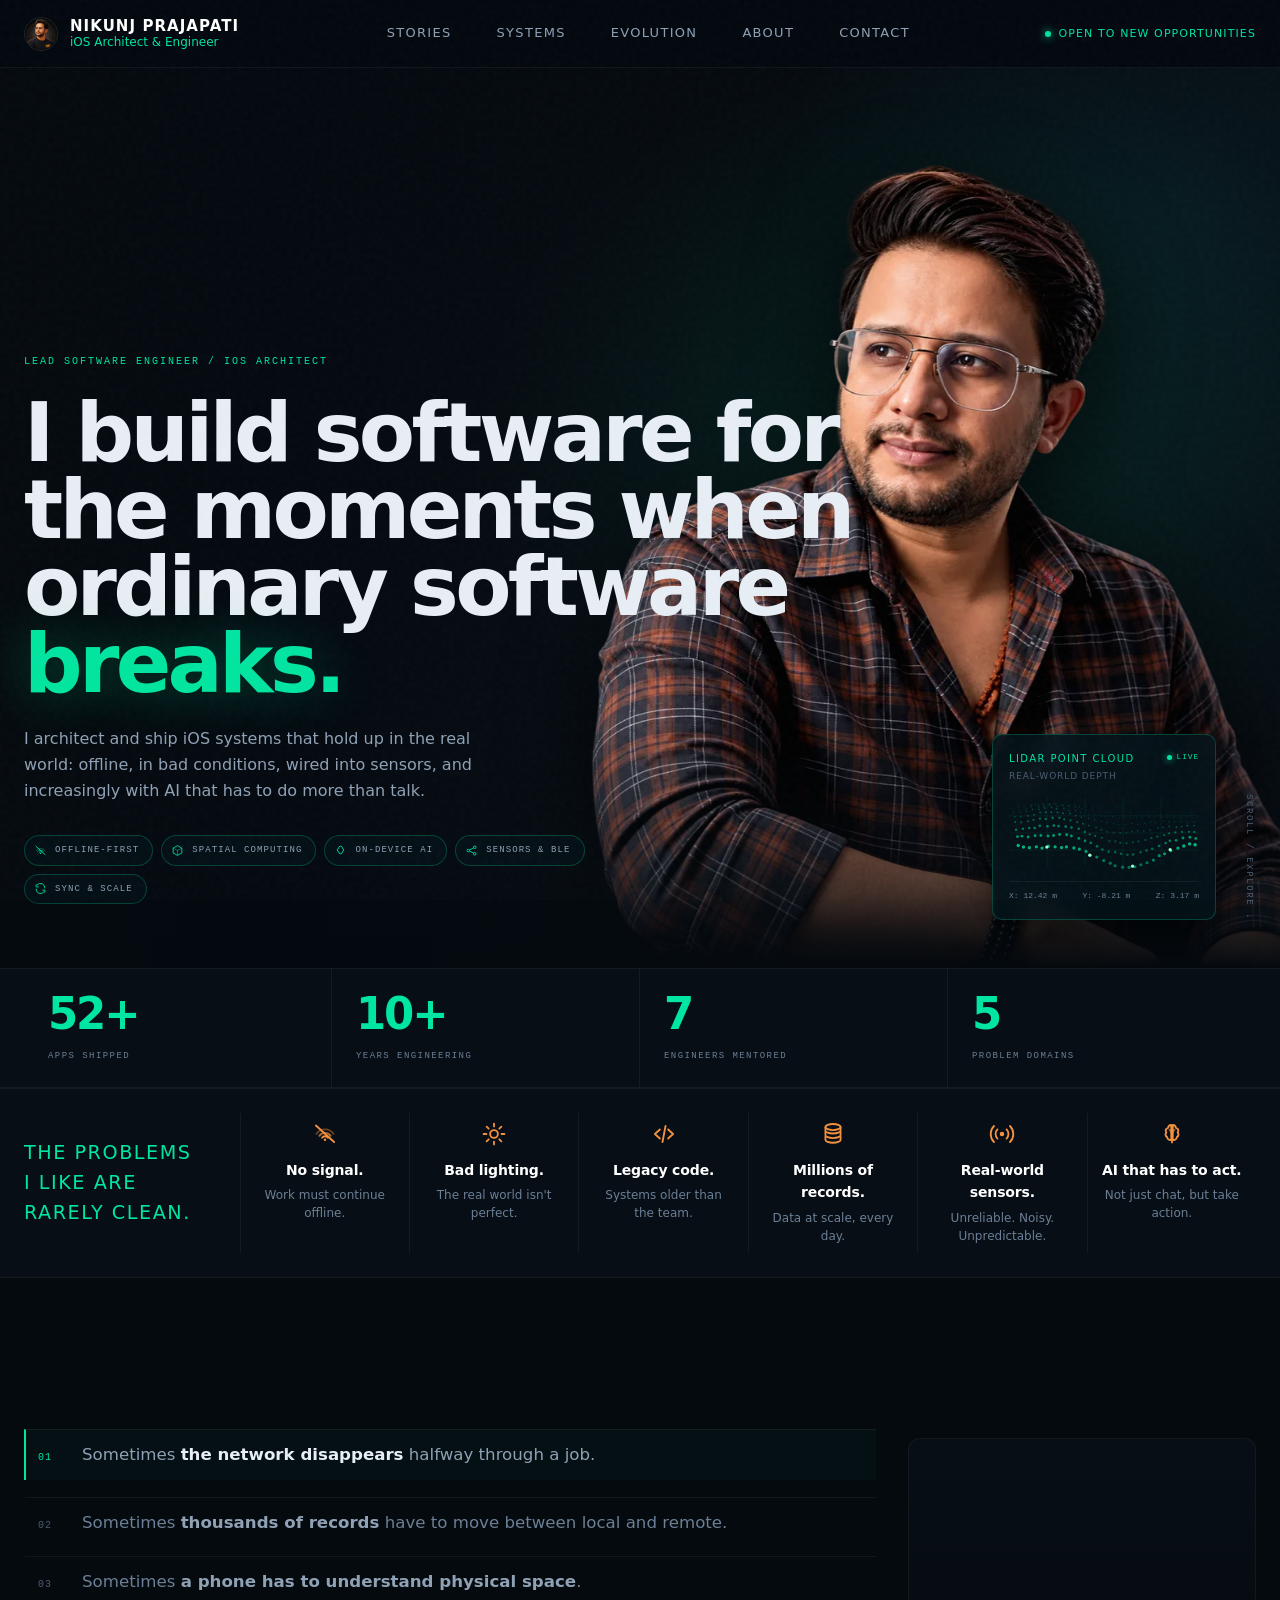
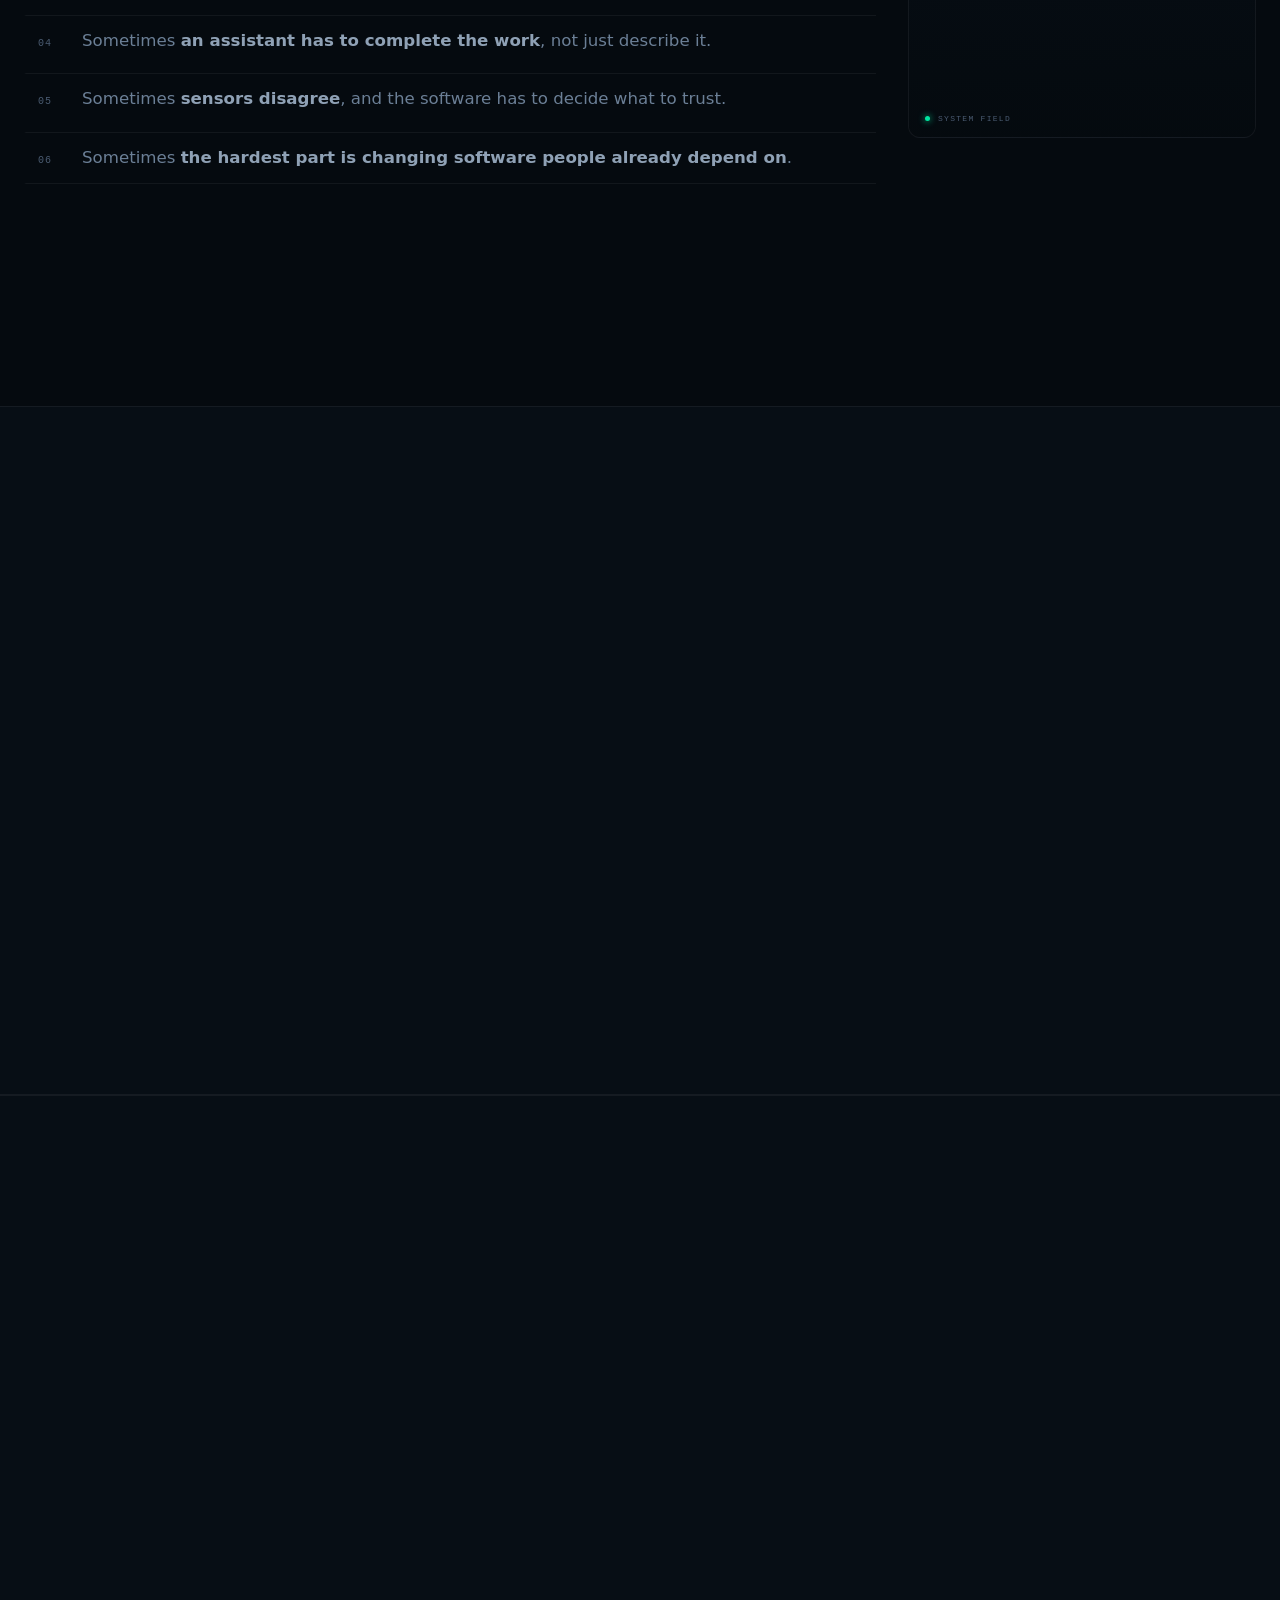
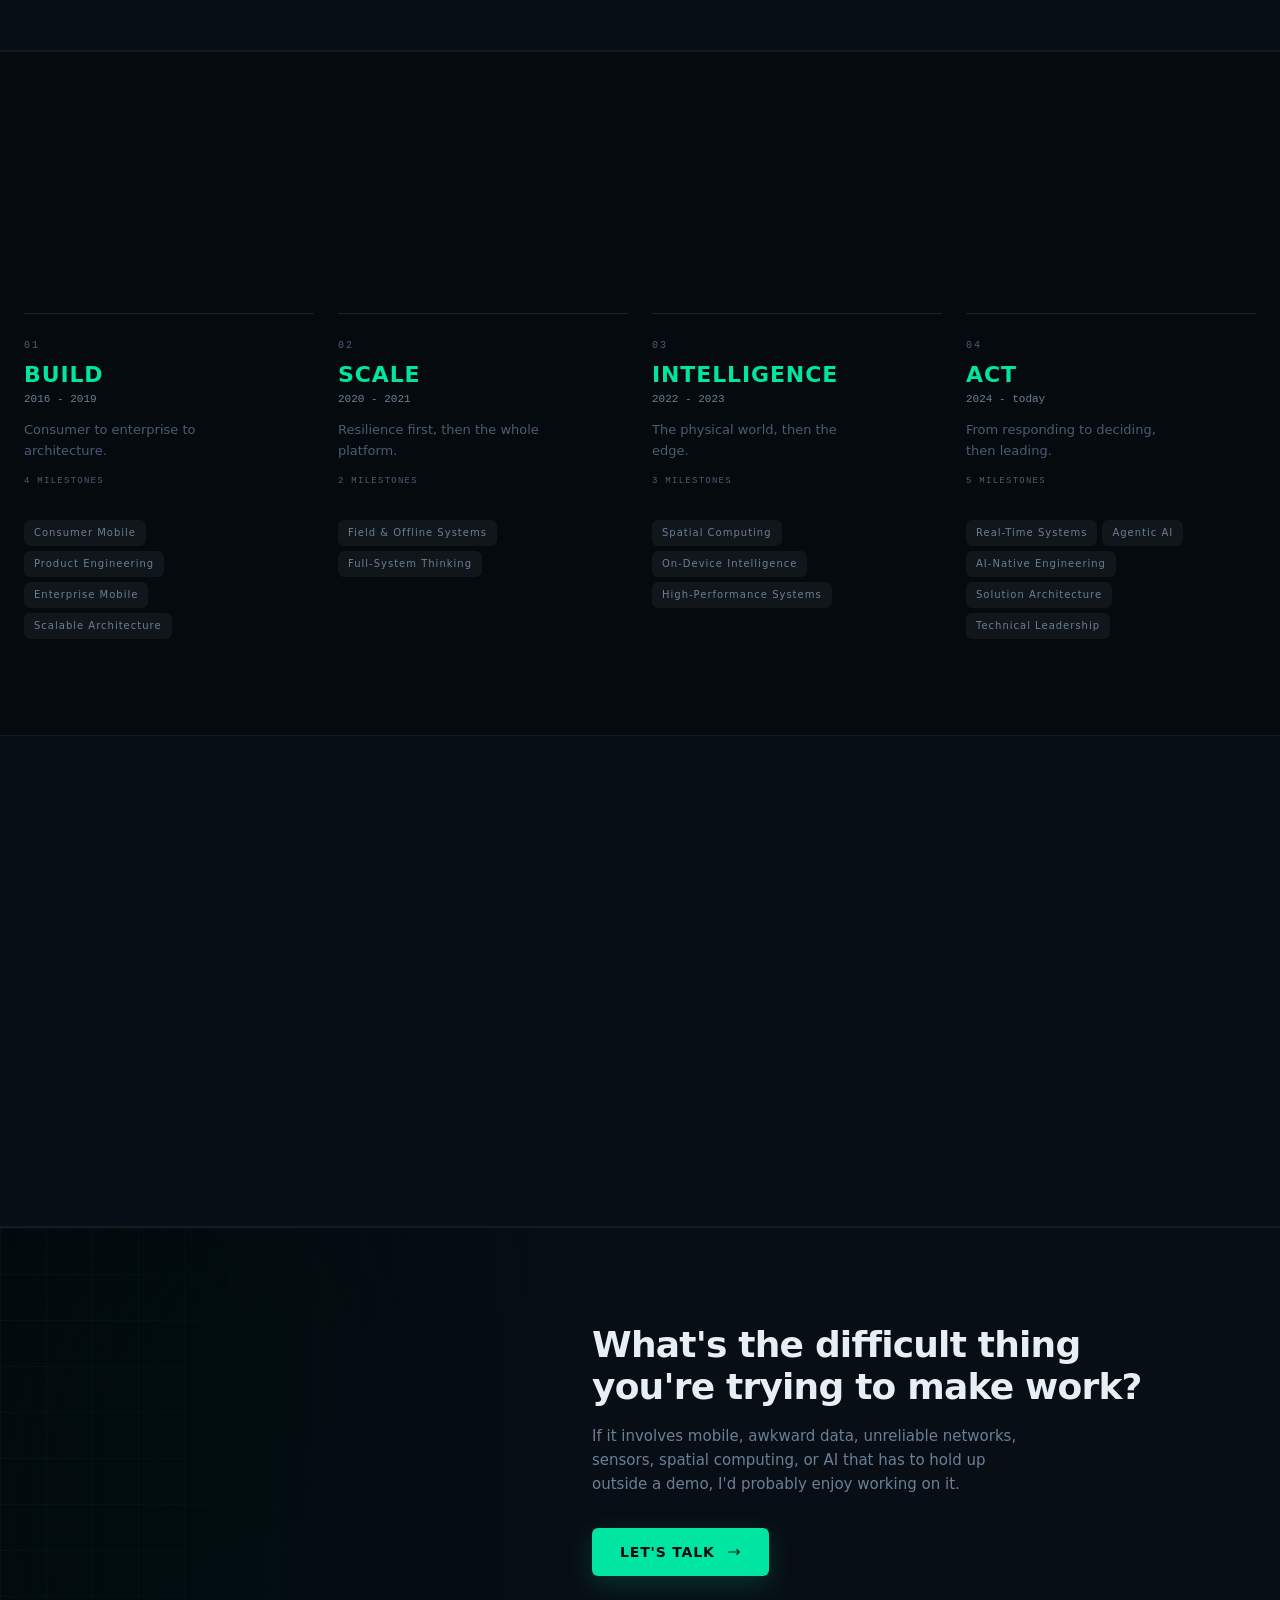
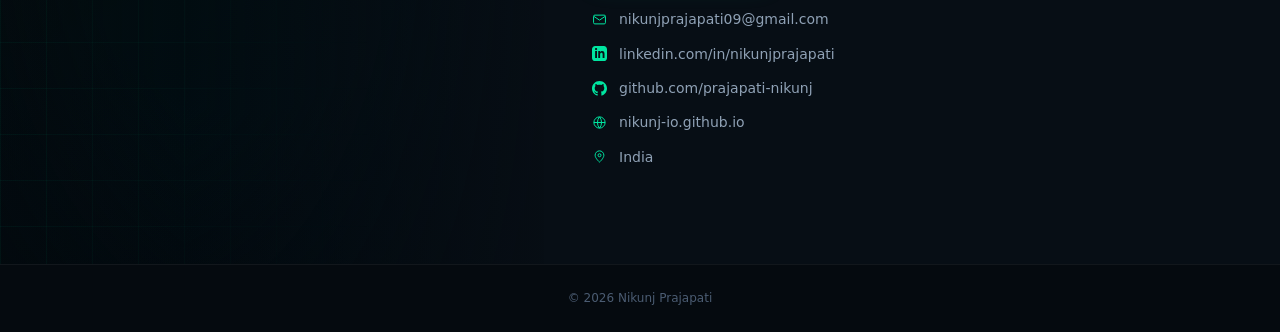
==== commit 27fe728f: "Portfolio: cinematic single-page site with story and evolution detail pages Static HTML, CSS and one" ====
--- a/index.html
+++ b/index.html
@@ -4,41 +4,42 @@
   <meta charset="UTF-8">
   <meta name="viewport" content="width=device-width, initial-scale=1">
 
-  <title>Nikunj Prajapati — iOS Architect &amp; Engineer</title>
+  <title>Nikunj Prajapati · iOS Architect &amp; Engineer</title>
   <meta name="description" content="Lead iOS engineer and architect building reliable Apple-platform systems for offline-first field work, spatial computing, on-device ML and agentic AI.">
-  <link rel="canonical" href="https://prajapati-nikunj.github.io/">
+  <link rel="canonical" href="https://nikunj-io.github.io/">
 
   <meta name="robots" content="index, follow">
-  <meta name="theme-color" content="#05070a">
+  <meta name="theme-color" content="#050a0f">
   <meta name="color-scheme" content="dark">
 
   <!--
     Content Security Policy: everything is same-origin, no third-party runtime.
     The sha256 hash whitelists the JSON-LD block below, which CSP otherwise
-    blocks as inline script. Recompute the hash if that block is edited:
+    blocks as inline script. There are no inline style attributes anywhere in
+    this document, which is what allows style-src to stay at 'self'.
+    Recompute the hash if the JSON-LD block is edited:
       perl -0777 -ne 'print $1 if /<script type="application\/ld\+json">(.*?)<\/script>/s' index.html \
         | openssl dgst -sha256 -binary | openssl base64 -A
   -->
   <meta http-equiv="Content-Security-Policy"
-        content="default-src 'self'; img-src 'self' data:; style-src 'self'; script-src 'self' 'sha256-PuOUFBTQCUFMP9F/wpD9MLnjlfkraT69TwAR79UAEoA='; font-src 'self'; connect-src 'none'; object-src 'none'; base-uri 'none'; form-action 'none'; frame-ancestors 'none'; upgrade-insecure-requests">
+        content="default-src 'self'; img-src 'self' data:; style-src 'self'; script-src 'self' 'sha256-PuOUFBTQCUFMP9F/wpD9MLnjlfkraT69TwAR79UAEoA='; font-src 'self'; connect-src https://firestore.googleapis.com; object-src 'none'; base-uri 'none'; form-action 'none'; frame-ancestors 'none'; upgrade-insecure-requests">
   <meta name="referrer" content="strict-origin-when-cross-origin">
 
-  <!-- Open Graph / social -->
   <meta property="og:type" content="website">
   <meta property="og:site_name" content="Nikunj Prajapati">
-  <meta property="og:title" content="Nikunj Prajapati — iOS Architect &amp; Engineer">
+  <meta property="og:title" content="Nikunj Prajapati · iOS Architect &amp; Engineer">
   <meta property="og:description" content="I build software for the moments when ordinary software breaks.">
-  <meta property="og:url" content="https://prajapati-nikunj.github.io/">
-  <meta property="og:image" content="https://prajapati-nikunj.github.io/assets/img/portrait.jpg">
+  <meta property="og:url" content="https://nikunj-io.github.io/">
+  <meta property="og:image" content="https://nikunj-io.github.io/assets/img/portrait.jpg">
   <meta name="twitter:card" content="summary_large_image">
-  <meta name="twitter:title" content="Nikunj Prajapati — iOS Architect &amp; Engineer">
+  <meta name="twitter:title" content="Nikunj Prajapati · iOS Architect &amp; Engineer">
   <meta name="twitter:description" content="I build software for the moments when ordinary software breaks.">
-  <meta name="twitter:image" content="https://prajapati-nikunj.github.io/assets/img/portrait.jpg">
+  <meta name="twitter:image" content="https://nikunj-io.github.io/assets/img/portrait.jpg">
 
   <link rel="icon" href="assets/img/favicon.svg" type="image/svg+xml">
   <link rel="apple-touch-icon" href="assets/img/portrait.jpg">
-  <link rel="preload" as="image" href="assets/img/portrait.jpg" fetchpriority="high">
-  <link rel="stylesheet" href="css/site.css">
+  <link rel="preload" as="image" href="assets/img/portrait-cutout.webp" fetchpriority="high">
+  <link rel="stylesheet" href="css/site.css?v=30">
 
   <script type="application/ld+json">
   {
@@ -46,8 +47,8 @@
     "@type": "Person",
     "name": "Nikunj Prajapati",
     "jobTitle": "Lead iOS Software Engineer & iOS Architect",
-    "url": "https://prajapati-nikunj.github.io/",
-    "image": "https://prajapati-nikunj.github.io/assets/img/portrait.jpg",
+    "url": "https://nikunj-io.github.io/",
+    "image": "https://nikunj-io.github.io/assets/img/portrait.jpg",
     "sameAs": [
       "https://www.linkedin.com/in/nikunjprajapati",
       "https://github.com/prajapati-nikunj"
@@ -60,15 +61,17 @@
   </script>
 </head>
 
-<body>
+<body data-mail-subject="Project enquiry">
   <a class="skip-link" href="#main">Skip to content</a>
+  <canvas class="ambient" aria-hidden="true"></canvas>
 
   <!-- ================= HEADER ================= -->
   <header class="site-header">
     <div class="wrap">
       <a class="brand" href="#top">
-        <span class="brand__mark" aria-hidden="true">NP</span>
-        <span>
+        <img class="brand__mark" src="assets/img/np-mark.webp" alt=""
+             width="320" height="319" decoding="async">
+        <span class="brand__text">
           <span class="brand__name">NIKUNJ PRAJAPATI</span>
           <span class="brand__role">iOS Architect &amp; Engineer</span>
         </span>
@@ -82,10 +85,11 @@
       </button>
 
       <nav class="nav" id="primary-nav" aria-label="Primary">
-        <a class="nav__link" href="#stories">STORIES</a>
-        <a class="nav__link" href="#systems">SYSTEMS</a>
-        <a class="nav__link" href="#about">ABOUT</a>
-        <a class="nav__link" href="#contact">CONTACT</a>
+        <a class="nav__link" href="#stories"><span class="nav__dot" aria-hidden="true"></span>STORIES</a>
+        <a class="nav__link" href="#systems"><span class="nav__dot" aria-hidden="true"></span>SYSTEMS</a>
+        <a class="nav__link" href="#evolution"><span class="nav__dot" aria-hidden="true"></span>EVOLUTION</a>
+        <a class="nav__link" href="#about"><span class="nav__dot" aria-hidden="true"></span>ABOUT</a>
+        <a class="nav__link" href="#contact"><span class="nav__dot" aria-hidden="true"></span>CONTACT</a>
       </nav>
 
       <a class="status-pill" href="#contact">
@@ -98,326 +102,633 @@
   <main id="main">
     <!-- ================= HERO ================= -->
     <section class="hero" id="top">
-      <div class="wrap hero__grid">
-        <div>
-          <h1 class="hero__title">
-            I build software for the moments when ordinary software <em>breaks.</em>
-          </h1>
-
-          <p class="hero__copy">
-            I architect and ship reliable iOS systems that work in the real world —
-            offline, in harsh conditions, with sensors, spatial computing and AI that
-            actually takes action.
-          </p>
-
-          <dl class="stats">
-            <div class="stat">
-              <dt class="stat__label">Apps Shipped</dt>
-              <dd class="stat__value">52+</dd>
+      <canvas class="hero__field" aria-hidden="true"></canvas>
+
+      <div class="hero__deco" aria-hidden="true">
+        <svg class="hero__globe" viewBox="0 0 240 240" fill="none">
+          <circle cx="120" cy="120" r="72" stroke="#00e5a0" stroke-opacity=".22"/>
+          <ellipse cx="120" cy="120" rx="72" ry="26" stroke="#00e5a0" stroke-opacity=".14"/>
+          <ellipse cx="120" cy="120" rx="72" ry="50" stroke="#00e5a0" stroke-opacity=".1"/>
+          <ellipse cx="120" cy="120" rx="30" ry="72" stroke="#00e5a0" stroke-opacity=".12"/>
+          <ellipse cx="120" cy="120" rx="56" ry="72" stroke="#00e5a0" stroke-opacity=".08"/>
+          <ellipse cx="120" cy="120" rx="104" ry="40" stroke="#00e5a0" stroke-opacity=".16" transform="rotate(-22 120 120)"/>
+          <g fill="#00e5a0">
+            <circle cx="92"  cy="96"  r="1.4" fill-opacity=".8"/>
+            <circle cx="138" cy="112" r="1.2" fill-opacity=".6"/>
+            <circle cx="108" cy="146" r="1.3" fill-opacity=".7"/>
+            <circle cx="156" cy="138" r="1"   fill-opacity=".5"/>
+            <circle cx="80"  cy="128" r="1"   fill-opacity=".45"/>
+          </g>
+          <g fill="#f0be78">
+            <circle cx="118" cy="104" r="1.2" fill-opacity=".75"/>
+            <circle cx="130" cy="134" r="1"   fill-opacity=".6"/>
+          </g>
+        </svg>
+        <svg class="hero__room" viewBox="0 0 340 240" fill="none" stroke="#00e5a0">
+          <g stroke-opacity=".42">
+            <path d="M40 190 L40 78 L170 40 L170 152 Z"/>
+            <path d="M170 40 L300 88 L300 200 L170 152 Z"/>
+            <path d="M40 190 L170 152 L300 200 L170 236 Z" stroke-opacity=".24"/>
+          </g>
+          <g stroke-opacity=".16">
+            <path d="M66 182 L66 70M92 174 L92 62M118 166 L118 54M144 158 L144 46"/>
+            <path d="M196 50 L196 162M222 60 L222 172M248 70 L248 182M274 80 L274 192"/>
+            <path d="M40 116 L170 78M170 78 L300 126M40 154 L170 116M170 116 L300 164"/>
+          </g>
+          <g fill="#00e5a0" stroke="none">
+            <circle cx="40"  cy="78"  r="2.6"/><circle cx="170" cy="40"  r="2.6"/>
+            <circle cx="300" cy="88"  r="2.6"/><circle cx="40"  cy="190" r="2.6"/>
+            <circle cx="170" cy="152" r="2.6"/><circle cx="300" cy="200" r="2.6"/>
+            <circle cx="170" cy="236" r="2.6"/>
+          </g>
+          <g fill="#00e5a0" fill-opacity=".5" stroke="none">
+            <circle cx="88"  cy="120" r="1.1"/><circle cx="126" cy="98"  r="1.1"/>
+            <circle cx="152" cy="134" r="1.1"/><circle cx="208" cy="106" r="1.1"/>
+            <circle cx="244" cy="140" r="1.1"/><circle cx="268" cy="118" r="1.1"/>
+          </g>
+        </svg>
+      </div>
+
+      <div class="hero__figure" role="img" aria-label="Portrait of Nikunj Prajapati"></div>
+      <div class="hero__scrim" aria-hidden="true"></div>
+
+      <div class="wrap hero__inner">
+        <p class="hero__eyebrow">Lead Software Engineer / iOS Architect</p>
+
+        <h1 class="hero__title">
+          I build software for the moments when ordinary software <em>breaks.</em>
+        </h1>
+
+        <p class="hero__copy">
+          I architect and ship iOS systems that hold up in the real world: offline,
+          in bad conditions, wired into sensors, and increasingly with AI that has to
+          do more than talk.
+        </p>
+
+          <ul class="chips">
+            <li class="chip">
+              <svg viewBox="0 0 24 24" fill="none" stroke="currentColor" stroke-width="1.6" aria-hidden="true"><g stroke-linecap="round"><path d="M4.1 11.9 A9.6 9.6 0 0 1 19.9 11.9" opacity=".4"/><path d="M6.8 13.7 A6.4 6.4 0 0 1 17.2 13.7" opacity=".7"/><path d="M9.3 15.5 A3.3 3.3 0 0 1 14.7 15.5" opacity="1"/></g><circle cx="12" cy="17.4" r="1.15" fill="currentColor" stroke="none"/><path d="M3.6 4.2 20.4 19.4" stroke-linecap="round"/></svg>
+              Offline-first
+            </li>
+            <li class="chip">
+              <svg viewBox="0 0 24 24" fill="none" stroke="currentColor" stroke-width="1.6" aria-hidden="true"><path d="M12 3l8 4.5v9L12 21l-8-4.5v-9L12 3z"/><path d="M12 12l8-4.5M12 12v9M12 12L4 7.5" stroke-opacity=".55"/></svg>
+              Spatial computing
+            </li>
+            <li class="chip">
+              <svg viewBox="0 0 24 24" fill="none" stroke="currentColor" stroke-width="1.6" aria-hidden="true"><path d="M12 4a3.5 3.5 0 013.5 3.5v1a2.5 2.5 0 010 5v1A3.5 3.5 0 0112 18a3.5 3.5 0 01-3.5-3.5v-1a2.5 2.5 0 010-5v-1A3.5 3.5 0 0112 4z"/></svg>
+              On-device AI
+            </li>
+            <li class="chip">
+              <svg viewBox="0 0 24 24" fill="none" stroke="currentColor" stroke-width="1.6" aria-hidden="true"><circle cx="6" cy="12" r="2.4"/><circle cx="18" cy="6" r="2.4"/><circle cx="18" cy="18" r="2.4"/><path d="M8.2 10.9l7.6-3.6M8.2 13.1l7.6 3.6"/></svg>
+              Sensors &amp; BLE
+            </li>
+            <li class="chip">
+              <svg viewBox="0 0 24 24" fill="none" stroke="currentColor" stroke-width="1.6" aria-hidden="true"><path d="M20 11A8 8 0 006 5.3M4 13a8 8 0 0014 5.7" stroke-linecap="round"/><path d="M4 5v4h4M20 19v-4h-4" stroke-linecap="round" stroke-linejoin="round"/></svg>
+              Sync &amp; scale
+            </li>
+          </ul>
+      </div>
+
+    <figure class="lidar" aria-hidden="true">
+            <div class="lidar__top">
+              <div>
+                <figcaption class="lidar__title">LiDAR Point Cloud</figcaption>
+                <p class="lidar__sub">REAL-WORLD DEPTH</p>
+              </div>
+              <span class="lidar__live"><i></i>LIVE</span>
             </div>
-            <div class="stat">
-              <dt class="stat__label">Years Experience</dt>
-              <dd class="stat__value">10+</dd>
+
+            <div class="lidar__graph">
+              <svg viewBox="0 0 200 74" fill="none" aria-hidden="true"><g stroke="#00e5a0" stroke-opacity=".07"><path d="M0 20h200M0 38h200M0 56h200"/><path d="M40 0v74M80 0v74M120 0v74M160 0v74"/></g><circle cx="3.8" cy="11.9" r="0.50" fill="#00e5a0" fill-opacity="0.11"/><circle cx="10.5" cy="11.4" r="0.59" fill="#00e5a0" fill-opacity="0.12"/><circle cx="15.5" cy="10.1" r="0.66" fill="#00e5a0" fill-opacity="0.13"/><circle cx="22.9" cy="9.4" r="0.73" fill="#00e5a0" fill-opacity="0.14"/><circle cx="28.2" cy="8.7" r="0.77" fill="#00e5a0" fill-opacity="0.14"/><circle cx="35.4" cy="7.5" r="0.80" fill="#00e5a0" fill-opacity="0.15"/><circle cx="42.5" cy="7.6" r="0.80" fill="#00e5a0" fill-opacity="0.15"/><circle cx="47.4" cy="7.3" r="0.79" fill="#00e5a0" fill-opacity="0.14"/><circle cx="54.2" cy="9.1" r="0.76" fill="#00e5a0" fill-opacity="0.14"/><circle cx="62.1" cy="9.2" r="0.72" fill="#00e5a0" fill-opacity="0.14"/><circle cx="68.8" cy="9.7" r="0.68" fill="#00e5a0" fill-opacity="0.13"/><circle cx="74.1" cy="9.5" r="0.64" fill="#00e5a0" fill-opacity="0.13"/><circle cx="80.3" cy="10.7" r="0.60" fill="#00e5a0" fill-opacity="0.12"/><circle cx="87.9" cy="11.3" r="0.57" fill="#00e5a0" fill-opacity="0.12"/><circle cx="93.3" cy="11.4" r="0.56" fill="#00e5a0" fill-opacity="0.12"/><circle cx="99.3" cy="10.5" r="0.55" fill="#00e5a0" fill-opacity="0.11"/><circle cx="106.9" cy="11.2" r="0.54" fill="#00e5a0" fill-opacity="0.11"/><circle cx="113.3" cy="11.3" r="0.54" fill="#00e5a0" fill-opacity="0.11"/><circle cx="119.8" cy="11.3" r="0.54" fill="#00e5a0" fill-opacity="0.11"/><circle cx="125.1" cy="11.2" r="0.52" fill="#00e5a0" fill-opacity="0.11"/><circle cx="132.8" cy="12.2" r="0.50" fill="#00e5a0" fill-opacity="0.11"/><circle cx="139.5" cy="11.8" r="0.50" fill="#00e5a0" fill-opacity="0.10"/><circle cx="146.6" cy="12.4" r="0.50" fill="#00e5a0" fill-opacity="0.10"/><circle cx="151.3" cy="14.5" r="0.50" fill="#00e5a0" fill-opacity="0.09"/><circle cx="157.8" cy="13.9" r="0.50" fill="#00e5a0" fill-opacity="0.08"/><circle cx="164.4" cy="16.1" r="0.50" fill="#00e5a0" fill-opacity="0.08"/><circle cx="171.0" cy="16.6" r="0.50" fill="#00e5a0" fill-opacity="0.08"/><circle cx="178.1" cy="16.1" r="0.50" fill="#00e5a0" fill-opacity="0.08"/><circle cx="184.6" cy="15.9" r="0.50" fill="#00e5a0" fill-opacity="0.08"/><circle cx="190.9" cy="17.5" r="0.50" fill="#00e5a0" fill-opacity="0.08"/><circle cx="3.2" cy="12.0" r="0.54" fill="#00e5a0" fill-opacity="0.12"/><circle cx="10.5" cy="10.6" r="0.62" fill="#00e5a0" fill-opacity="0.13"/><circle cx="17.1" cy="9.7" r="0.70" fill="#00e5a0" fill-opacity="0.14"/><circle cx="23.8" cy="8.4" r="0.77" fill="#00e5a0" fill-opacity="0.15"/><circle cx="30.6" cy="8.3" r="0.82" fill="#00e5a0" fill-opacity="0.16"/><circle cx="36.7" cy="8.1" r="0.85" fill="#00e5a0" fill-opacity="0.16"/><circle cx="43.1" cy="7.6" r="0.86" fill="#00e5a0" fill-opacity="0.16"/><circle cx="49.5" cy="7.7" r="0.84" fill="#00e5a0" fill-opacity="0.16"/><circle cx="56.3" cy="7.8" r="0.81" fill="#00e5a0" fill-opacity="0.16"/><circle cx="62.9" cy="9.2" r="0.76" fill="#00e5a0" fill-opacity="0.15"/><circle cx="69.3" cy="9.3" r="0.71" fill="#00e5a0" fill-opacity="0.14"/><circle cx="74.1" cy="11.1" r="0.65" fill="#00e5a0" fill-opacity="0.13"/><circle cx="81.1" cy="11.0" r="0.60" fill="#00e5a0" fill-opacity="0.13"/><circle cx="87.6" cy="11.9" r="0.55" fill="#00e5a0" fill-opacity="0.12"/><circle cx="93.5" cy="13.1" r="0.52" fill="#00e5a0" fill-opacity="0.12"/><circle cx="100.6" cy="13.1" r="0.52" fill="#00e5a0" fill-opacity="0.11"/><circle cx="108.3" cy="13.2" r="0.52" fill="#00e5a0" fill-opacity="0.11"/><circle cx="114.1" cy="13.6" r="0.52" fill="#00e5a0" fill-opacity="0.11"/><circle cx="121.3" cy="12.9" r="0.52" fill="#00e5a0" fill-opacity="0.11"/><circle cx="126.1" cy="13.6" r="0.52" fill="#00e5a0" fill-opacity="0.11"/><circle cx="133.4" cy="14.4" r="0.52" fill="#00e5a0" fill-opacity="0.11"/><circle cx="139.0" cy="14.4" r="0.52" fill="#00e5a0" fill-opacity="0.11"/><circle cx="146.0" cy="14.9" r="0.52" fill="#00e5a0" fill-opacity="0.10"/><circle cx="152.3" cy="14.8" r="0.52" fill="#00e5a0" fill-opacity="0.10"/><circle cx="160.2" cy="14.9" r="0.52" fill="#00e5a0" fill-opacity="0.09"/><circle cx="165.5" cy="16.7" r="0.52" fill="#00e5a0" fill-opacity="0.09"/><circle cx="172.0" cy="17.4" r="0.52" fill="#00e5a0" fill-opacity="0.08"/><circle cx="179.2" cy="16.6" r="0.52" fill="#00e5a0" fill-opacity="0.08"/><circle cx="184.9" cy="17.1" r="0.52" fill="#00e5a0" fill-opacity="0.08"/><circle cx="192.4" cy="16.5" r="0.52" fill="#00e5a0" fill-opacity="0.08"/><circle cx="5.5" cy="14.1" r="0.61" fill="#00e5a0" fill-opacity="0.15"/><circle cx="10.0" cy="13.0" r="0.69" fill="#00e5a0" fill-opacity="0.16"/><circle cx="17.9" cy="12.1" r="0.77" fill="#00e5a0" fill-opacity="0.17"/><circle cx="23.0" cy="10.6" r="0.83" fill="#00e5a0" fill-opacity="0.19"/><circle cx="31.2" cy="10.6" r="0.89" fill="#00e5a0" fill-opacity="0.19"/><circle cx="36.7" cy="10.1" r="0.92" fill="#00e5a0" fill-opacity="0.20"/><circle cx="42.6" cy="9.0" r="0.93" fill="#00e5a0" fill-opacity="0.20"/><circle cx="51.0" cy="9.7" r="0.92" fill="#00e5a0" fill-opacity="0.20"/><circle cx="57.0" cy="9.1" r="0.88" fill="#00e5a0" fill-opacity="0.19"/><circle cx="63.6" cy="10.0" r="0.83" fill="#00e5a0" fill-opacity="0.18"/><circle cx="70.3" cy="11.2" r="0.76" fill="#00e5a0" fill-opacity="0.17"/><circle cx="76.5" cy="12.7" r="0.69" fill="#00e5a0" fill-opacity="0.16"/><circle cx="81.3" cy="14.6" r="0.63" fill="#00e5a0" fill-opacity="0.15"/><circle cx="89.0" cy="14.9" r="0.57" fill="#00e5a0" fill-opacity="0.14"/><circle cx="95.3" cy="15.5" r="0.57" fill="#00e5a0" fill-opacity="0.13"/><circle cx="102.4" cy="17.0" r="0.57" fill="#00e5a0" fill-opacity="0.13"/><circle cx="108.1" cy="16.9" r="0.57" fill="#00e5a0" fill-opacity="0.12"/><circle cx="114.9" cy="17.0" r="0.57" fill="#00e5a0" fill-opacity="0.12"/><circle cx="120.2" cy="16.1" r="0.57" fill="#00e5a0" fill-opacity="0.12"/><circle cx="128.1" cy="16.5" r="0.57" fill="#00e5a0" fill-opacity="0.12"/><circle cx="134.6" cy="17.2" r="0.57" fill="#00e5a0" fill-opacity="0.12"/><circle cx="140.2" cy="16.4" r="0.57" fill="#00e5a0" fill-opacity="0.12"/><circle cx="146.8" cy="17.2" r="0.57" fill="#00e5a0" fill-opacity="0.12"/><circle cx="153.3" cy="16.8" r="0.57" fill="#00e5a0" fill-opacity="0.12"/><circle cx="159.9" cy="17.6" r="0.57" fill="#00e5a0" fill-opacity="0.11"/><circle cx="167.1" cy="18.2" r="0.57" fill="#00e5a0" fill-opacity="0.11"/><circle cx="172.9" cy="18.7" r="0.57" fill="#00e5a0" fill-opacity="0.11"/><circle cx="180.3" cy="18.2" r="0.57" fill="#00e5a0" fill-opacity="0.10"/><circle cx="186.9" cy="19.8" r="0.57" fill="#00e5a0" fill-opacity="0.10"/><circle cx="192.7" cy="18.2" r="0.57" fill="#00e5a0" fill-opacity="0.10"/><circle cx="4.7" cy="16.9" r="0.72" fill="#00e5a0" fill-opacity="0.20"/><circle cx="11.7" cy="16.1" r="0.79" fill="#00e5a0" fill-opacity="0.21"/><circle cx="18.2" cy="15.0" r="0.86" fill="#00e5a0" fill-opacity="0.23"/><circle cx="24.9" cy="13.1" r="0.92" fill="#00e5a0" fill-opacity="0.24"/><circle cx="31.5" cy="13.2" r="0.97" fill="#00e5a0" fill-opacity="0.25"/><circle cx="37.7" cy="11.9" r="1.01" fill="#00e5a0" fill-opacity="0.26"/><circle cx="44.9" cy="11.1" r="1.02" fill="#00e5a0" fill-opacity="0.26"/><circle cx="50.0" cy="12.5" r="1.01" fill="#00e5a0" fill-opacity="0.26"/><circle cx="57.7" cy="12.3" r="0.97" fill="#00e5a0" fill-opacity="0.25"/><circle cx="63.0" cy="14.3" r="0.92" fill="#00e5a0" fill-opacity="0.24"/><circle cx="69.9" cy="14.7" r="0.85" fill="#00e5a0" fill-opacity="0.23"/><circle cx="75.5" cy="16.8" r="0.77" fill="#00e5a0" fill-opacity="0.21"/><circle cx="83.7" cy="18.5" r="0.70" fill="#00e5a0" fill-opacity="0.19"/><circle cx="90.1" cy="18.9" r="0.66" fill="#00e5a0" fill-opacity="0.18"/><circle cx="96.7" cy="19.9" r="0.66" fill="#00e5a0" fill-opacity="0.16"/><circle cx="101.6" cy="20.5" r="0.66" fill="#00e5a0" fill-opacity="0.15"/><circle cx="109.1" cy="21.2" r="0.66" fill="#00e5a0" fill-opacity="0.15"/><circle cx="116.2" cy="22.8" r="0.66" fill="#00e5a0" fill-opacity="0.14"/><circle cx="121.2" cy="21.7" r="0.66" fill="#00e5a0" fill-opacity="0.14"/><circle cx="128.3" cy="22.4" r="0.66" fill="#00e5a0" fill-opacity="0.15"/><circle cx="134.2" cy="22.2" r="0.66" fill="#00e5a0" fill-opacity="0.15"/><circle cx="140.5" cy="21.3" r="0.66" fill="#00e5a0" fill-opacity="0.15"/><circle cx="147.7" cy="20.3" r="0.66" fill="#00e5a0" fill-opacity="0.15"/><circle cx="153.9" cy="21.3" r="0.66" fill="#00e5a0" fill-opacity="0.15"/><circle cx="160.2" cy="21.7" r="0.66" fill="#00e5a0" fill-opacity="0.15"/><circle cx="166.7" cy="21.9" r="0.66" fill="#00e5a0" fill-opacity="0.15"/><circle cx="174.0" cy="22.2" r="0.66" fill="#00e5a0" fill-opacity="0.15"/><circle cx="180.7" cy="22.2" r="0.66" fill="#00e5a0" fill-opacity="0.14"/><circle cx="187.2" cy="21.6" r="0.66" fill="#00e5a0" fill-opacity="0.14"/><circle cx="192.7" cy="22.7" r="0.66" fill="#00e5a0" fill-opacity="0.14"/><circle cx="6.0" cy="21.1" r="0.87" fill="#00e5a0" fill-opacity="0.27"/><circle cx="12.4" cy="21.0" r="0.92" fill="#00e5a0" fill-opacity="0.28"/><circle cx="19.8" cy="20.0" r="0.98" fill="#00e5a0" fill-opacity="0.30"/><circle cx="26.3" cy="18.8" r="1.03" fill="#00e5a0" fill-opacity="0.31"/><circle cx="32.8" cy="16.4" r="1.08" fill="#00e5a0" fill-opacity="0.33"/><circle cx="38.7" cy="16.3" r="1.11" fill="#00e5a0" fill-opacity="0.34"/><circle cx="44.6" cy="16.2" r="1.13" fill="#00e5a0" fill-opacity="0.34"/><circle cx="51.1" cy="16.5" r="1.12" fill="#00e5a0" fill-opacity="0.34"/><circle cx="56.8" cy="17.3" r="1.09" fill="#00e5a0" fill-opacity="0.33"/><circle cx="64.3" cy="17.6" r="1.03" fill="#00e5a0" fill-opacity="0.31"/><circle cx="70.3" cy="19.7" r="0.97" fill="#00e5a0" fill-opacity="0.29"/><circle cx="76.3" cy="21.3" r="0.89" fill="#00e5a0" fill-opacity="0.27"/><circle cx="83.7" cy="22.6" r="0.80" fill="#00e5a0" fill-opacity="0.25"/><circle cx="90.0" cy="24.3" r="0.79" fill="#00e5a0" fill-opacity="0.23"/><circle cx="97.1" cy="26.0" r="0.79" fill="#00e5a0" fill-opacity="0.20"/><circle cx="102.7" cy="27.3" r="0.79" fill="#00e5a0" fill-opacity="0.19"/><circle cx="110.0" cy="28.4" r="0.79" fill="#00e5a0" fill-opacity="0.18"/><circle cx="115.2" cy="29.3" r="0.79" fill="#00e5a0" fill-opacity="0.17"/><circle cx="122.3" cy="29.2" r="0.79" fill="#00e5a0" fill-opacity="0.17"/><circle cx="129.5" cy="28.0" r="0.79" fill="#00e5a0" fill-opacity="0.18"/><circle cx="135.6" cy="28.9" r="0.79" fill="#00e5a0" fill-opacity="0.18"/><circle cx="143.0" cy="27.9" r="0.79" fill="#00e5a0" fill-opacity="0.19"/><circle cx="148.9" cy="26.5" r="0.79" fill="#00e5a0" fill-opacity="0.20"/><circle cx="154.1" cy="26.8" r="0.79" fill="#00e5a0" fill-opacity="0.21"/><circle cx="162.7" cy="25.4" r="0.79" fill="#00e5a0" fill-opacity="0.21"/><circle cx="168.2" cy="26.3" r="0.79" fill="#00e5a0" fill-opacity="0.21"/><circle cx="174.1" cy="26.4" r="0.79" fill="#00e5a0" fill-opacity="0.21"/><circle cx="181.1" cy="26.2" r="0.79" fill="#00e5a0" fill-opacity="0.21"/><circle cx="187.8" cy="27.0" r="0.79" fill="#00e5a0" fill-opacity="0.21"/><circle cx="194.7" cy="26.1" r="0.79" fill="#00e5a0" fill-opacity="0.21"/><circle cx="6.5" cy="26.6" r="1.05" fill="#00e5a0" fill-opacity="0.36"/><circle cx="12.9" cy="26.9" r="1.09" fill="#00e5a0" fill-opacity="0.37"/><circle cx="20.2" cy="25.7" r="1.13" fill="#00e5a0" fill-opacity="0.39"/><circle cx="25.8" cy="24.2" r="1.17" fill="#00e5a0" fill-opacity="0.40"/><circle cx="32.6" cy="23.0" r="1.21" fill="#00e5a0" fill-opacity="0.42"/><circle cx="38.6" cy="23.3" r="1.24" fill="#00e5a0" fill-opacity="0.43"/><circle cx="45.9" cy="22.0" r="1.25" fill="#00e5a0" fill-opacity="0.43"/><circle cx="53.1" cy="22.1" r="1.25" fill="#00e5a0" fill-opacity="0.43"/><circle cx="58.1" cy="23.7" r="1.22" fill="#00e5a0" fill-opacity="0.42"/><circle cx="64.7" cy="24.8" r="1.17" fill="#00e5a0" fill-opacity="0.40"/><circle cx="71.8" cy="26.7" r="1.11" fill="#00e5a0" fill-opacity="0.38"/><circle cx="77.8" cy="28.3" r="1.03" fill="#00e5a0" fill-opacity="0.35"/><circle cx="84.0" cy="30.2" r="0.95" fill="#00e5a0" fill-opacity="0.32"/><circle cx="91.7" cy="32.2" r="0.95" fill="#00e5a0" fill-opacity="0.29"/><circle cx="97.1" cy="34.6" r="0.95" fill="#00e5a0" fill-opacity="0.26"/><circle cx="103.3" cy="36.8" r="0.95" fill="#00e5a0" fill-opacity="0.23"/><circle cx="110.1" cy="37.8" r="0.95" fill="#00e5a0" fill-opacity="0.23"/><circle cx="117.0" cy="37.9" r="0.95" fill="#00e5a0" fill-opacity="0.23"/><circle cx="123.6" cy="37.9" r="0.95" fill="#00e5a0" fill-opacity="0.23"/><circle cx="129.6" cy="36.4" r="0.95" fill="#00e5a0" fill-opacity="0.23"/><circle cx="135.5" cy="35.9" r="0.95" fill="#00e5a0" fill-opacity="0.23"/><circle cx="141.9" cy="36.0" r="0.95" fill="#00e5a0" fill-opacity="0.24"/><circle cx="148.3" cy="34.7" r="0.95" fill="#00e5a0" fill-opacity="0.26"/><circle cx="156.8" cy="32.9" r="0.95" fill="#00e5a0" fill-opacity="0.27"/><circle cx="162.1" cy="32.1" r="0.95" fill="#00e5a0" fill-opacity="0.28"/><circle cx="168.6" cy="31.2" r="0.95" fill="#00e5a0" fill-opacity="0.29"/><circle cx="176.2" cy="32.0" r="0.95" fill="#00e5a0" fill-opacity="0.30"/><circle cx="181.6" cy="31.3" r="0.95" fill="#00e5a0" fill-opacity="0.30"/><circle cx="187.7" cy="30.4" r="0.95" fill="#00e5a0" fill-opacity="0.30"/><circle cx="194.9" cy="30.2" r="0.95" fill="#00e5a0" fill-opacity="0.30"/><circle cx="7.4" cy="34.7" r="1.27" fill="#00e5a0" fill-opacity="0.47"/><circle cx="14.6" cy="33.5" r="1.29" fill="#00e5a0" fill-opacity="0.48"/><circle cx="21.3" cy="32.7" r="1.31" fill="#00e5a0" fill-opacity="0.49"/><circle cx="27.0" cy="32.8" r="1.34" fill="#00e5a0" fill-opacity="0.51"/><circle cx="32.4" cy="30.5" r="1.37" fill="#00e5a0" fill-opacity="0.52"/><circle cx="40.5" cy="30.9" r="1.39" fill="#00e5a0" fill-opacity="0.53"/><circle cx="47.2" cy="30.2" r="1.40" fill="#00e5a0" fill-opacity="0.54"/><circle cx="52.2" cy="30.8" r="1.40" fill="#00e5a0" fill-opacity="0.53"/><circle cx="59.7" cy="31.3" r="1.38" fill="#00e5a0" fill-opacity="0.52"/><circle cx="65.7" cy="32.3" r="1.34" fill="#00e5a0" fill-opacity="0.50"/><circle cx="73.4" cy="33.6" r="1.28" fill="#00e5a0" fill-opacity="0.48"/><circle cx="79.8" cy="36.9" r="1.20" fill="#00e5a0" fill-opacity="0.44"/><circle cx="85.0" cy="39.5" r="1.15" fill="#00e5a0" fill-opacity="0.40"/><circle cx="90.7" cy="41.1" r="1.15" fill="#00e5a0" fill-opacity="0.36"/><circle cx="97.7" cy="43.1" r="1.15" fill="#00e5a0" fill-opacity="0.32"/><circle cx="105.6" cy="46.6" r="1.15" fill="#00e5a0" fill-opacity="0.29"/><circle cx="112.0" cy="46.9" r="1.15" fill="#00e5a0" fill-opacity="0.29"/><circle cx="117.1" cy="48.4" r="1.15" fill="#00e5a0" fill-opacity="0.29"/><circle cx="123.7" cy="48.8" r="1.15" fill="#00e5a0" fill-opacity="0.29"/><circle cx="130.4" cy="47.8" r="1.15" fill="#00e5a0" fill-opacity="0.29"/><circle cx="136.2" cy="46.8" r="1.15" fill="#00e5a0" fill-opacity="0.29"/><circle cx="143.5" cy="45.4" r="1.15" fill="#00e5a0" fill-opacity="0.30"/><circle cx="150.0" cy="43.5" r="1.15" fill="#00e5a0" fill-opacity="0.33"/><circle cx="156.2" cy="41.9" r="1.15" fill="#00e5a0" fill-opacity="0.35"/><circle cx="163.4" cy="40.3" r="1.15" fill="#00e5a0" fill-opacity="0.38"/><circle cx="168.5" cy="38.3" r="1.15" fill="#00e5a0" fill-opacity="0.40"/><circle cx="175.1" cy="37.4" r="1.15" fill="#00e5a0" fill-opacity="0.41"/><circle cx="182.1" cy="36.9" r="1.17" fill="#00e5a0" fill-opacity="0.42"/><circle cx="189.5" cy="36.8" r="1.18" fill="#00e5a0" fill-opacity="0.43"/><circle cx="195.0" cy="36.9" r="1.18" fill="#00e5a0" fill-opacity="0.43"/><circle cx="8.9" cy="41.9" r="1.52" fill="#00e5a0" fill-opacity="0.61"/><circle cx="13.6" cy="41.4" r="1.52" fill="#00e5a0" fill-opacity="0.61"/><circle cx="20.1" cy="42.3" r="1.52" fill="#00e5a0" fill-opacity="0.61"/><circle cx="27.5" cy="41.0" r="1.54" fill="#00e5a0" fill-opacity="0.62"/><circle cx="33.6" cy="40.7" r="1.55" fill="#00e5a0" fill-opacity="0.63"/><circle cx="41.1" cy="41.1" r="1.56" fill="#00e5a0" fill-opacity="0.64"/><circle cx="46.9" cy="40.7" r="1.57" fill="#00e5a0" fill-opacity="0.64"/><circle cx="53.3" cy="39.7" r="1.57" fill="#00e5a0" fill-opacity="0.64"/><circle cx="60.8" cy="39.9" r="1.55" fill="#00e5a0" fill-opacity="0.63"/><circle cx="65.7" cy="41.2" r="1.52" fill="#00e5a0" fill-opacity="0.61"/><circle cx="73.5" cy="43.8" r="1.47" fill="#00e5a0" fill-opacity="0.58"/><circle cx="80.0" cy="46.4" r="1.41" fill="#00e5a0" fill-opacity="0.54"/><circle cx="86.1" cy="48.4" r="1.38" fill="#00e5a0" fill-opacity="0.50"/><circle cx="92.7" cy="52.1" r="1.38" fill="#00e5a0" fill-opacity="0.45"/><circle cx="98.3" cy="55.4" r="1.38" fill="#00e5a0" fill-opacity="0.40"/><circle cx="105.0" cy="57.7" r="1.38" fill="#00e5a0" fill-opacity="0.37"/><circle cx="111.8" cy="58.2" r="1.38" fill="#00e5a0" fill-opacity="0.37"/><circle cx="117.9" cy="60.0" r="1.38" fill="#00e5a0" fill-opacity="0.37"/><circle cx="124.7" cy="61.0" r="1.38" fill="#00e5a0" fill-opacity="0.37"/><circle cx="130.6" cy="60.7" r="1.38" fill="#00e5a0" fill-opacity="0.37"/><circle cx="138.5" cy="58.3" r="1.38" fill="#00e5a0" fill-opacity="0.37"/><circle cx="144.8" cy="56.5" r="1.38" fill="#00e5a0" fill-opacity="0.37"/><circle cx="150.7" cy="54.7" r="1.38" fill="#00e5a0" fill-opacity="0.41"/><circle cx="157.9" cy="51.7" r="1.38" fill="#00e5a0" fill-opacity="0.45"/><circle cx="164.9" cy="48.7" r="1.38" fill="#00e5a0" fill-opacity="0.49"/><circle cx="169.3" cy="46.2" r="1.39" fill="#00e5a0" fill-opacity="0.53"/><circle cx="175.9" cy="45.8" r="1.44" fill="#00e5a0" fill-opacity="0.56"/><circle cx="183.1" cy="43.3" r="1.47" fill="#00e5a0" fill-opacity="0.58"/><circle cx="190.4" cy="42.5" r="1.49" fill="#00e5a0" fill-opacity="0.59"/><circle cx="196.6" cy="43.8" r="1.50" fill="#00e5a0" fill-opacity="0.59"/><circle cx="9.7" cy="51.3" r="1.81" fill="#00e5a0" fill-opacity="0.77"/><circle cx="15.2" cy="52.8" r="1.79" fill="#00e5a0" fill-opacity="0.76"/><circle cx="21.4" cy="53.5" r="1.77" fill="#00e5a0" fill-opacity="0.74"/><circle cx="28.8" cy="52.6" r="1.76" fill="#00e5a0" fill-opacity="0.74"/><circle cx="34.8" cy="53.9" r="1.76" fill="#00e5a0" fill-opacity="0.74"/><circle cx="41.4" cy="52.0" r="1.77" fill="#00e5a0" fill-opacity="0.74"/><circle cx="48.5" cy="52.6" r="1.77" fill="#00e5a0" fill-opacity="0.74"/><circle cx="55.3" cy="53.4" r="1.77" fill="#00e5a0" fill-opacity="0.74"/><circle cx="60.5" cy="52.7" r="1.76" fill="#00e5a0" fill-opacity="0.73"/><circle cx="68.3" cy="53.8" r="1.74" fill="#00e5a0" fill-opacity="0.72"/><circle cx="74.0" cy="55.0" r="1.70" fill="#00e5a0" fill-opacity="0.69"/><circle cx="81.1" cy="57.4" r="1.65" fill="#00e5a0" fill-opacity="0.65"/><circle cx="85.7" cy="61.5" r="1.65" fill="#00e5a0" fill-opacity="0.60"/><circle cx="92.4" cy="63.3" r="1.65" fill="#00e5a0" fill-opacity="0.55"/><circle cx="99.7" cy="67.0" r="1.65" fill="#00e5a0" fill-opacity="0.50"/><circle cx="106.6" cy="69.8" r="1.65" fill="#00e5a0" fill-opacity="0.46"/><circle cx="111.7" cy="72.5" r="1.65" fill="#00e5a0" fill-opacity="0.46"/><circle cx="119.6" cy="74.0" r="1.65" fill="#00e5a0" fill-opacity="0.46"/><circle cx="126.4" cy="74.2" r="1.65" fill="#00e5a0" fill-opacity="0.46"/><circle cx="132.6" cy="73.6" r="1.65" fill="#00e5a0" fill-opacity="0.46"/><circle cx="138.8" cy="71.5" r="1.65" fill="#00e5a0" fill-opacity="0.46"/><circle cx="145.3" cy="69.4" r="1.65" fill="#00e5a0" fill-opacity="0.46"/><circle cx="152.0" cy="66.6" r="1.65" fill="#00e5a0" fill-opacity="0.51"/><circle cx="158.1" cy="61.9" r="1.65" fill="#00e5a0" fill-opacity="0.57"/><circle cx="163.7" cy="59.9" r="1.65" fill="#00e5a0" fill-opacity="0.63"/><circle cx="170.3" cy="56.7" r="1.69" fill="#00e5a0" fill-opacity="0.68"/><circle cx="177.8" cy="53.9" r="1.75" fill="#00e5a0" fill-opacity="0.73"/><circle cx="184.0" cy="51.7" r="1.80" fill="#00e5a0" fill-opacity="0.76"/><circle cx="190.1" cy="49.5" r="1.83" fill="#00e5a0" fill-opacity="0.78"/><circle cx="195.9" cy="50.3" r="1.84" fill="#00e5a0" fill-opacity="0.79"/><circle cx="39.8" cy="52.8" r="1.7" fill="#9cffd2"/><circle cx="85.0" cy="61.4" r="1.7" fill="#9cffd2"/><circle cx="130.1" cy="73.0" r="1.7" fill="#9cffd2"/><circle cx="169.6" cy="55.5" r="1.7" fill="#9cffd2"/></svg>
             </div>
-            <div class="stat">
-              <dt class="stat__label">Engineers Mentored</dt>
-              <dd class="stat__value">7</dd>
-            </div>
-          </dl>
-
-          <a class="scroll-cue" href="#stories">
-            <svg viewBox="0 0 24 24" fill="none" stroke="currentColor" stroke-width="2" aria-hidden="true">
-              <path d="M19 14l-7 7m0 0l-7-7m7 7V3" stroke-linecap="round" stroke-linejoin="round"/>
-            </svg>
-            SCROLL TO EXPLORE
-          </a>
-        </div>
-
-        <div class="hero__media">
-          <div class="portrait-frame">
-            <img class="portrait"
-                 src="assets/img/portrait.jpg"
-                 alt="Portrait of Nikunj Prajapati"
-                 width="720" height="900"
-                 fetchpriority="high" decoding="async">
-
-            <figure class="telemetry" aria-hidden="true">
-              <figcaption class="telemetry__title">LiDAR Point Cloud</figcaption>
-              <p class="telemetry__sub">REAL-WORLD DEPTH</p>
-              <div class="telemetry__wave">
-                <i style="height:30%"></i><i style="height:55%"></i><i style="height:80%"></i>
-                <i style="height:45%"></i><i style="height:70%"></i><i style="height:95%"></i>
-                <i style="height:40%"></i><i style="height:65%"></i><i style="height:35%"></i>
-                <i style="height:60%"></i><i style="height:85%"></i><i style="height:50%"></i>
-                <i style="height:75%"></i><i style="height:42%"></i><i style="height:68%"></i>
-              </div>
-              <p class="telemetry__read">
-                <span>X: 12.42 m</span><span>Y: -8.21 m</span><span>Z: 3.17 m</span>
-              </p>
-            </figure>
-          </div>
-        </div>
+
+            <p class="lidar__read">
+              <span>X: 12.42 m</span><span>Y: -8.21 m</span><span>Z: 3.17 m</span>
+            </p>
+          </figure>
+
+      <a class="hero__scroll" href="#narrative">SCROLL / EXPLORE ↓</a>
+    </section>
+
+    <!-- ================= METRICS ================= -->
+    <section class="metrics" aria-label="At a glance">
+      <div class="wrap metrics__grid">
+        <div class="metric"><b>52+</b><span>Apps shipped</span></div>
+        <div class="metric"><b>10+</b><span>Years engineering</span></div>
+        <div class="metric"><b>7</b><span>Engineers mentored</span></div>
+        <div class="metric"><b>5</b><span>Problem domains</span></div>
       </div>
     </section>
 
     <!-- ================= PROBLEMS ================= -->
     <section class="section--band" aria-label="The kinds of problems I work on">
-      <div class="wrap problems" style="padding-block: var(--s-6);">
+      <div class="wrap problems">
         <h2 class="problems__label">THE PROBLEMS<br>I LIKE ARE<br>RARELY CLEAN.</h2>
 
         <ul class="problems__grid">
           <li class="problem">
             <span class="problem__icon" aria-hidden="true">
-              <svg viewBox="0 0 24 24" fill="none" stroke="currentColor" stroke-width="1.5"><path d="M8.111 16.404a5.5 5.5 0 017.778 0M12 20h.01m-7.08-7.071c3.904-3.905 10.236-3.905 14.141 0M1.394 9.393c5.857-5.857 15.355-5.857 21.213 0" stroke-linecap="round" stroke-linejoin="round"/></svg>
+              <svg viewBox="0 0 24 24" fill="none" stroke="currentColor" stroke-width="1.7" stroke-linecap="round" stroke-linejoin="round"><g stroke-linecap="round"><path d="M4.1 11.9 A9.6 9.6 0 0 1 19.9 11.9" opacity=".4"/><path d="M6.8 13.7 A6.4 6.4 0 0 1 17.2 13.7" opacity=".7"/><path d="M9.3 15.5 A3.3 3.3 0 0 1 14.7 15.5" opacity="1"/></g><circle cx="12" cy="17.4" r="1.15" fill="currentColor" stroke="none"/><path d="M3.6 4.2 20.4 19.4" stroke-linecap="round"/></svg>
             </span>
-            <span>
-              <span class="problem__name">No signal.</span>
-              <span class="problem__note">Work must continue offline.</span>
-            </span>
+            <span class="problem__name">No signal.</span>
+            <span class="problem__note">Work must continue offline.</span>
           </li>
           <li class="problem">
             <span class="problem__icon" aria-hidden="true">
-              <svg viewBox="0 0 24 24" fill="none" stroke="currentColor" stroke-width="1.5"><path d="M12 3v2.25m6.364 1.386l-1.591 1.591M21 12h-2.25m-1.386 6.364l-1.591-1.591M12 18.75V21m-4.773-4.227l-1.591 1.591M5.25 12H3m4.227-4.773L5.636 5.636M15.75 12a3.75 3.75 0 11-7.5 0 3.75 3.75 0 017.5 0z" stroke-linecap="round" stroke-linejoin="round"/></svg>
+              <svg viewBox="0 0 24 24" fill="none" stroke="currentColor" stroke-width="1.7" stroke-linecap="round" stroke-linejoin="round"><circle cx="12" cy="12" r="3.6"/><path d="M12 2.4v2.6M12 19v2.6M2.4 12h2.6M19 12h2.6M5.2 5.2l1.9 1.9M16.9 16.9l1.9 1.9M18.8 5.2l-1.9 1.9M7.1 16.9l-1.9 1.9"/></svg>
             </span>
-            <span>
-              <span class="problem__name">Bad lighting.</span>
-              <span class="problem__note">The real world isn't perfect.</span>
-            </span>
+            <span class="problem__name">Bad lighting.</span>
+            <span class="problem__note">The real world isn't perfect.</span>
           </li>
           <li class="problem">
             <span class="problem__icon" aria-hidden="true">
-              <svg viewBox="0 0 24 24" fill="none" stroke="currentColor" stroke-width="1.5"><path d="M17.25 6.75L22.5 12l-5.25 5.25m-10.5 0L1.5 12l5.25-5.25m7.5-3l-4.5 16.5" stroke-linecap="round" stroke-linejoin="round"/></svg>
+              <svg viewBox="0 0 24 24" fill="none" stroke="currentColor" stroke-width="1.7" stroke-linecap="round" stroke-linejoin="round"><path d="M8.2 7.8 3.6 12l4.6 4.2"/><path d="M15.8 7.8 20.4 12l-4.6 4.2"/><path d="M13.4 4.6l-2.8 14.8"/></svg>
             </span>
-            <span>
-              <span class="problem__name">Legacy code.</span>
-              <span class="problem__note">Systems older than the team.</span>
-            </span>
+            <span class="problem__name">Legacy code.</span>
+            <span class="problem__note">Systems older than the team.</span>
           </li>
           <li class="problem">
             <span class="problem__icon" aria-hidden="true">
-              <svg viewBox="0 0 24 24" fill="none" stroke="currentColor" stroke-width="1.5"><path d="M20.25 6.375c0 2.278-3.694 4.125-8.25 4.125S3.75 8.653 3.75 6.375m16.5 0c0-2.278-3.694-4.125-8.25-4.125S3.75 4.097 3.75 6.375m16.5 0v11.25c0 2.278-3.694 4.125-8.25 4.125s-8.25-1.847-8.25-4.125V6.375" stroke-linecap="round" stroke-linejoin="round"/></svg>
+              <svg viewBox="0 0 24 24" fill="none" stroke="currentColor" stroke-width="1.7" stroke-linecap="round" stroke-linejoin="round"><ellipse cx="12" cy="5.6" rx="7" ry="2.8"/><path d="M5 5.6v3.1c0 1.55 3.13 2.8 7 2.8s7-1.25 7-2.8V5.6"/><path d="M5 9.9v3.1c0 1.55 3.13 2.8 7 2.8s7-1.25 7-2.8V9.9"/><path d="M5 14.2v3.1c0 1.55 3.13 2.8 7 2.8s7-1.25 7-2.8v-3.1"/></svg>
             </span>
-            <span>
-              <span class="problem__name">Data at scale.</span>
-              <span class="problem__note">Large record sets, every day.</span>
-            </span>
+            <span class="problem__name">Millions of records.</span>
+            <span class="problem__note">Data at scale, every day.</span>
           </li>
           <li class="problem">
             <span class="problem__icon" aria-hidden="true">
-              <svg viewBox="0 0 24 24" fill="none" stroke="currentColor" stroke-width="1.5"><path d="M9.348 14.652a3.75 3.75 0 010-5.304m5.304 0a3.75 3.75 0 010 5.304m-7.425 2.121a6.75 6.75 0 010-9.546m9.546 0a6.75 6.75 0 010 9.546M5.106 18.894c-3.808-3.808-3.808-9.98 0-13.788m13.788 0c3.808 3.808 3.808 9.98 0 13.788" stroke-linecap="round" stroke-linejoin="round"/></svg>
+              <svg viewBox="0 0 24 24" fill="none" stroke="currentColor" stroke-width="1.7" stroke-linecap="round" stroke-linejoin="round"><circle cx="12" cy="12" r="2.1" fill="currentColor" stroke="none"/><path d="M7.8 7.8a5.9 5.9 0 0 0 0 8.4M16.2 7.8a5.9 5.9 0 0 1 0 8.4"/><path d="M4.6 4.6a10.5 10.5 0 0 0 0 14.8M19.4 4.6a10.5 10.5 0 0 1 0 14.8"/></svg>
             </span>
-            <span>
-              <span class="problem__name">Real-world sensors.</span>
-              <span class="problem__note">Unreliable. Noisy. Unpredictable.</span>
-            </span>
+            <span class="problem__name">Real-world sensors.</span>
+            <span class="problem__note">Unreliable. Noisy. Unpredictable.</span>
           </li>
           <li class="problem">
             <span class="problem__icon" aria-hidden="true">
-              <svg viewBox="0 0 24 24" fill="none" stroke="currentColor" stroke-width="1.5"><path d="M9.813 15.904L9 18.75l-.813-2.846a4.5 4.5 0 00-3.09-3.09L2.25 12l2.846-.813a4.5 4.5 0 003.09-3.09L9 5.25l.813 2.846a4.5 4.5 0 003.09 3.09L15.75 12l-2.846.813a4.5 4.5 0 00-3.09 3.09z" stroke-linecap="round" stroke-linejoin="round"/></svg>
+              <svg viewBox="0 0 24 24" fill="none" stroke="currentColor" stroke-width="1.7" stroke-linecap="round" stroke-linejoin="round"><path d="M11.3 3.6a3 3 0 0 0-2.9 2.7 2.6 2.6 0 0 0-1.6 4.3 2.7 2.7 0 0 0 .7 4.3 2.9 2.9 0 0 0 3.8 2.5z"/><path d="M12.7 3.6a3 3 0 0 1 2.9 2.7 2.6 2.6 0 0 1 1.6 4.3 2.7 2.7 0 0 1-.7 4.3 2.9 2.9 0 0 1-3.8 2.5z"/><path d="M9.6 8.2c.9.3 1.3 1 1.3 2M14.4 8.2c-.9.3-1.3 1-1.3 2" stroke-opacity=".6"/><path d="M12 17.4v2.4"/></svg>
             </span>
-            <span>
-              <span class="problem__name">AI that has to act.</span>
-              <span class="problem__note">Not just chat, but take action.</span>
-            </span>
+            <span class="problem__name">AI that has to act.</span>
+            <span class="problem__note">Not just chat, but take action.</span>
           </li>
         </ul>
       </div>
     </section>
 
-    <!-- ================= STORIES ================= -->
-    <section class="section" id="stories" aria-labelledby="stories-title">
+    <!-- ================= NARRATIVE ================= -->
+    <section class="narrative" id="narrative" aria-labelledby="narrative-title">
+      <div class="wrap">
+        <h2 class="narrative__intro reveal" id="narrative-title">
+          The interesting problems are rarely the tidy ones.
+        </h2>
+
+        <div class="narrative__grid">
+          <ol class="nlines">
+            <li class="nline is-active" data-scene="0" tabindex="0" aria-current="true">
+              <span class="nline__n" aria-hidden="true">01</span>
+              <span class="nline__t">Sometimes <b>the network disappears</b> halfway through a job.</span>
+            </li>
+            <li class="nline" data-scene="1" tabindex="0" aria-current="false">
+              <span class="nline__n" aria-hidden="true">02</span>
+              <span class="nline__t">Sometimes <b>thousands of records</b> have to move between local and remote.</span>
+            </li>
+            <li class="nline" data-scene="2" tabindex="0" aria-current="false">
+              <span class="nline__n" aria-hidden="true">03</span>
+              <span class="nline__t">Sometimes <b>a phone has to understand physical space</b>.</span>
+            </li>
+            <li class="nline" data-scene="3" tabindex="0" aria-current="false">
+              <span class="nline__n" aria-hidden="true">04</span>
+              <span class="nline__t">Sometimes <b>an assistant has to complete the work</b>, not just describe it.</span>
+            </li>
+            <li class="nline" data-scene="4" tabindex="0" aria-current="false">
+              <span class="nline__n" aria-hidden="true">05</span>
+              <span class="nline__t">Sometimes <b>sensors disagree</b>, and the software has to decide what to trust.</span>
+            </li>
+            <li class="nline" data-scene="5" tabindex="0" aria-current="false">
+              <span class="nline__n" aria-hidden="true">06</span>
+              <span class="nline__t">Sometimes <b>the hardest part is changing software people already depend on</b>.</span>
+            </li>
+          </ol>
+
+          <div class="narrative__stage" aria-hidden="true">
+            <canvas class="narrative__viz"></canvas>
+            <p class="narrative__caption"><span class="narrative__dot"></span><span class="js-scene-label">SYSTEM FIELD</span></p>
+          </div>
+        </div>
+
+        <div class="narrative__end reveal">
+          <div>
+            <p class="narrative__close">That's the kind of engineering I enjoy.</p>
+            <p class="narrative__sub">Building systems that remain useful when the environment gets complicated.</p>
+          </div>
+        </div>
+      </div>
+    </section>
+
+    <!-- ================= STORY RAIL ================= -->
+    <section class="section section--band" id="stories" aria-labelledby="stories-title">
       <div class="wrap">
         <div class="section-head reveal">
           <div>
             <p class="eyebrow">Stories</p>
-            <h2 class="section-title" id="stories-title">Real problems. Real impact.</h2>
-            <p class="lede">A selection of the kinds of systems I've designed and shipped.</p>
+            <h2 class="section-title" id="stories-title">Stories from the field.</h2>
           </div>
         </div>
 
-        <div class="stories">
-          <!-- 01 -->
-          <article class="story reveal">
-            <div class="story__visual">
-              <p class="story__caption">
-                <span class="story__num">01</span>
-                <span class="story__title">When the network disappears</span>
-              </p>
-            </div>
-            <div class="story__body">
-              <p class="story__kind">Offline field systems</p>
-              <ul class="tags">
-                <li class="tag tag--accent">OFFLINE-FIRST</li>
-                <li class="tag">SYNC</li>
-                <li class="tag">CONFLICT RESOLUTION</li>
-              </ul>
-              <p class="story__note">Field workflows that keep running with no connectivity, then reconcile cleanly.</p>
-            </div>
-          </article>
-
-          <!-- 02 -->
-          <article class="story story--depth reveal">
-            <div class="story__visual">
-              <span class="viz-depth" aria-hidden="true"><i></i><i></i></span>
-              <p class="story__caption">
-                <span class="story__num">02</span>
-                <span class="story__title">When a phone becomes a measuring instrument</span>
-              </p>
-            </div>
-            <div class="story__body">
-              <p class="story__kind">Spatial measurement</p>
-              <ul class="tags">
-                <li class="tag tag--accent">LIDAR</li>
-                <li class="tag">VISION</li>
-                <li class="tag">MEASUREMENT</li>
-              </ul>
-              <p class="story__note">Turning camera and depth data into measurements you can act on.</p>
-            </div>
-          </article>
-
-          <!-- 03 -->
-          <article class="story story--legacy reveal">
-            <div class="story__visual">
-              <span class="viz-code" aria-hidden="true">final class LegacyModule {
-  func migrate() {
-    // Objective-C → Swift
-    // UIKit → SwiftUI
-  }
-}</span>
-              <p class="story__caption">
-                <span class="story__num">03</span>
-                <span class="story__title">When the codebase is older than the team</span>
-              </p>
-            </div>
-            <div class="story__body">
-              <p class="story__kind">Enterprise modernisation</p>
-              <ul class="tags">
-                <li class="tag tag--accent">LEGACY</li>
-                <li class="tag">MIGRATION</li>
-                <li class="tag">SCALE</li>
-              </ul>
-              <p class="story__note">Evolving a long-lived enterprise codebase incrementally — without a rewrite.</p>
-            </div>
-          </article>
-
-          <!-- 04 -->
-          <article class="story story--agent reveal">
-            <div class="story__visual">
-              <span class="viz-chat" aria-hidden="true">
-                <span>Can you handle this request?</span>
-                <span class="out">Checking availability…</span>
-                <span>Validated against policy.</span>
-                <span class="out">Request submitted ✓</span>
-              </span>
-              <p class="story__caption">
-                <span class="story__num">04</span>
-                <span class="story__title">When AI has to actually do something</span>
-              </p>
-            </div>
-            <div class="story__body">
-              <p class="story__kind">Agentic workflows</p>
-              <ul class="tags">
-                <li class="tag tag--accent">AI AGENT</li>
-                <li class="tag">LLM</li>
-                <li class="tag">TOOL CALLING</li>
-              </ul>
-              <p class="story__note">An assistant that completes workflows, not just conversations.</p>
-            </div>
-          </article>
-
-          <!-- 05 -->
-          <article class="story story--signal reveal">
-            <div class="story__visual">
-              <span class="viz-score" aria-hidden="true">
-                <span>
-                  <span class="telemetry__wave" style="width:120px">
-                    <i style="height:40%"></i><i style="height:75%"></i><i style="height:55%"></i>
-                    <i style="height:90%"></i><i style="height:35%"></i><i style="height:65%"></i>
-                    <i style="height:80%"></i><i style="height:50%"></i><i style="height:70%"></i>
+        <div class="rail-wrap reveal">
+          <button class="rail__btn rail__btn--prev" type="button" aria-label="Previous stories">
+            <svg viewBox="0 0 24 24" fill="none" stroke="currentColor" stroke-width="2" aria-hidden="true"><path d="M15 18l-6-6 6-6" stroke-linecap="round" stroke-linejoin="round"/></svg>
+          </button>
+
+          <div class="rail">
+            <article class="story">
+              <a class="story__link" href="stories/offline-field-systems.html" target="_blank" rel="noopener noreferrer">
+                <span class="story__viz"><svg viewBox="0 0 300 200" preserveAspectRatio="xMidYMid slice" aria-hidden="true">
+  <defs><linearGradient id="o1" x1="0" y1="0" x2="0" y2="1"><stop offset="0" stop-color="#0d2620"/><stop offset="1" stop-color="#060f16"/></linearGradient></defs>
+  <rect width="300" height="200" fill="url(#o1)"/>
+  <g stroke="#00e5a0" stroke-opacity=".07"><path d="M0 50h300M0 100h300M0 150h300M75 0v200M150 0v200M225 0v200"/></g>
+  <rect x="36" y="34" width="62" height="118" rx="9" fill="#081821" stroke="#00e5a0" stroke-opacity=".4"/>
+  <rect x="43" y="46" width="48" height="6" rx="3" fill="#00e5a0" fill-opacity=".5"/>
+  <rect x="43" y="58" width="34" height="5" rx="2.5" fill="#8fa1b5" fill-opacity=".35"/>
+  <rect x="43" y="70" width="48" height="5" rx="2.5" fill="#8fa1b5" fill-opacity=".28"/>
+  <rect x="43" y="82" width="40" height="5" rx="2.5" fill="#8fa1b5" fill-opacity=".28"/>
+  <rect x="43" y="98" width="48" height="18" rx="4" fill="#00e5a0" fill-opacity=".12" stroke="#00e5a0" stroke-opacity=".3"/>
+  <g fill="none" stroke="#f2913f" stroke-width="1.9" stroke-linecap="round"><path d="M106.0 42.4 A22 22 0 0 1 142.0 42.4" opacity=".32"/><path d="M111.7 46.4 A15 15 0 0 1 136.3 46.4" opacity=".6"/><path d="M117.4 50.4 A8 8 0 0 1 130.6 50.4" opacity=".95"/></g>
+  <circle cx="124" cy="55" r="2" fill="#f2913f"/>
+  <path d="M104 33 L146 64" stroke="#f2913f" stroke-width="1.9" stroke-linecap="round"/>
+  <g stroke="#00e5a0" stroke-opacity=".3" stroke-dasharray="3 4"><path d="M98 100h48"/><path d="M198 100h34"/></g>
+  <circle cx="172" cy="100" r="26" fill="#04141b" stroke="#00e5a0" stroke-opacity=".5"/>
+  <text x="172" y="97" text-anchor="middle" font-family="ui-monospace,monospace" font-size="7" fill="#00e5a0">SYNC</text>
+  <text x="172" y="107" text-anchor="middle" font-family="ui-monospace,monospace" font-size="7" fill="#00e5a0">ENGINE</text>
+  <g stroke="#00e5a0" stroke-opacity=".45" fill="#071b22"><ellipse cx="258" cy="80" rx="24" ry="8"/><path d="M234 80v26c0 4.4 10.7 8 24 8s24-3.6 24-8V80"/><path d="M234 93c0 4.4 10.7 8 24 8s24-3.6 24-8"/></g>
+  <text x="258" y="132" text-anchor="middle" font-family="ui-monospace,monospace" font-size="6.5" fill="#4b5c72">LOCAL STORE</text>
+</svg></span>
+                <span class="story__body">
+                  <span class="story__meta"><b class="story__num">01</b>Offline field systems</span>
+                  <span class="story__title">When the network disappears</span>
+                  <ul class="tags"><li class="tag tag--accent">OFFLINE-FIRST</li><li class="tag">SYNC</li><li class="tag">CONFLICTS</li></ul>
+                  <span class="story__note">Field work that carries on with no coverage, then reconciles cleanly.</span>
+                  <span class="story__foot">
+                    <span class="story__read">READ STORY</span>
+                    <span class="story__go"><svg viewBox="0 0 24 24" fill="none" stroke="currentColor" stroke-width="2" aria-hidden="true"><path d="M7 17 17 7M9 7h8v8" stroke-linecap="round" stroke-linejoin="round"/></svg></span>
                   </span>
-                  <small>Sensor fusion</small>
                 </span>
-              </span>
-              <p class="story__caption">
-                <span class="story__num">05</span>
-                <span class="story__title">When sensors have to agree</span>
-              </p>
-            </div>
-            <div class="story__body">
-              <p class="story__kind">Connected devices</p>
-              <ul class="tags">
-                <li class="tag tag--accent">BLE</li>
-                <li class="tag">SENSORS</li>
-                <li class="tag">REAL-TIME</li>
-              </ul>
-              <p class="story__note">Turning noisy real-time signals into behaviour you can trust.</p>
-            </div>
-          </article>
+              </a>
+            </article>
+            <article class="story">
+              <a class="story__link" href="stories/spatial-measurement.html" target="_blank" rel="noopener noreferrer">
+                <span class="story__viz"><svg viewBox="0 0 300 200" preserveAspectRatio="xMidYMid slice" aria-hidden="true">
+  <rect width="300" height="200" fill="#04211c"/>
+  <g fill="none" stroke="#00e5a0" stroke-opacity=".1"><path d="M0 0l300 200M300 0L0 200M150 0v200M0 100h300"/></g>
+  <g fill="none" stroke="#00e5a0" stroke-opacity=".5"><path d="M40 152 L40 62 L136 38 L136 128 Z"/><path d="M136 38 L214 66 L214 156 L136 128 Z"/><path d="M40 152 L136 128 L214 156 L118 184 Z" stroke-opacity=".3"/></g>
+  <g fill="none" stroke="#00e5a0" stroke-opacity=".16"><path d="M64 146V56M88 140V50M112 134V44"/><path d="M160 46v90M184 54v90M206 62v90"/><path d="M40 106l96-24M136 82l78 28"/></g>
+  <g fill="#00e5a0"><circle cx="40" cy="62" r="2.6"/><circle cx="136" cy="38" r="2.6"/><circle cx="214" cy="66" r="2.6"/><circle cx="40" cy="152" r="2.6"/><circle cx="136" cy="128" r="2.6"/><circle cx="214" cy="156" r="2.6"/></g>
+  <g fill="#00e5a0" fill-opacity=".55"><circle cx="70" cy="98" r="1.2"/><circle cx="98" cy="82" r="1.2"/><circle cx="120" cy="106" r="1.2"/><circle cx="166" cy="88" r="1.2"/><circle cx="192" cy="118" r="1.2"/><circle cx="86" cy="120" r="1.2"/></g>
+  <rect x="232" y="46" width="46" height="94" rx="8" fill="#061b18" stroke="#00e5a0" stroke-opacity=".45"/>
+  <rect x="238" y="56" width="34" height="46" rx="4" fill="#00e5a0" fill-opacity=".1" stroke="#00e5a0" stroke-opacity=".28"/>
+  <circle cx="255" cy="120" r="7" fill="none" stroke="#00e5a0" stroke-opacity=".6"/>
+  <rect x="150" y="16" width="42" height="15" rx="4" fill="#04211c" stroke="#00e5a0" stroke-opacity=".5"/>
+  <text x="171" y="26" text-anchor="middle" font-family="ui-monospace,monospace" font-size="7.5" fill="#00e5a0">2.41 m</text>
+</svg></span>
+                <span class="story__body">
+                  <span class="story__meta"><b class="story__num">02</b>Spatial measurement</span>
+                  <span class="story__title">When a phone becomes a measuring instrument</span>
+                  <ul class="tags"><li class="tag tag--accent">LIDAR</li><li class="tag">VISION</li><li class="tag">CORE ML</li></ul>
+                  <span class="story__note">Camera and depth data turned into numbers you can act on.</span>
+                  <span class="story__foot">
+                    <span class="story__read">READ STORY</span>
+                    <span class="story__go"><svg viewBox="0 0 24 24" fill="none" stroke="currentColor" stroke-width="2" aria-hidden="true"><path d="M7 17 17 7M9 7h8v8" stroke-linecap="round" stroke-linejoin="round"/></svg></span>
+                  </span>
+                </span>
+              </a>
+            </article>
+            <article class="story">
+              <a class="story__link" href="stories/enterprise-modernisation.html" target="_blank" rel="noopener noreferrer">
+                <span class="story__viz"><svg viewBox="0 0 300 200" preserveAspectRatio="xMidYMid slice" aria-hidden="true">
+  <rect width="300" height="200" fill="#0a1424"/>
+  <text x="20" y="26" font-family="ui-monospace,monospace" font-size="7.5" fill="#4b5c72" letter-spacing="1">LEGACY</text>
+  <text x="180" y="26" font-family="ui-monospace,monospace" font-size="7.5" fill="#00e5a0" letter-spacing="1">MODERN</text>
+  <g fill="#4b5c72" fill-opacity=".45">
+    <rect x="20" y="40" width="90" height="5" rx="2.5"/><rect x="28" y="54" width="70" height="5" rx="2.5"/>
+    <rect x="28" y="68" width="82" height="5" rx="2.5"/><rect x="36" y="82" width="56" height="5" rx="2.5"/>
+    <rect x="28" y="96" width="74" height="5" rx="2.5"/><rect x="20" y="110" width="46" height="5" rx="2.5"/>
+    <rect x="28" y="124" width="88" height="5" rx="2.5"/><rect x="36" y="138" width="60" height="5" rx="2.5"/>
+    <rect x="20" y="152" width="52" height="5" rx="2.5"/>
+  </g>
+  <g fill="#00e5a0">
+    <rect x="180" y="40" width="86" height="5" rx="2.5" fill-opacity=".8"/><rect x="188" y="54" width="64" height="5" rx="2.5" fill-opacity=".6"/>
+    <rect x="188" y="68" width="78" height="5" rx="2.5" fill-opacity=".55"/><rect x="196" y="82" width="52" height="5" rx="2.5" fill-opacity=".45"/>
+    <rect x="188" y="96" width="70" height="5" rx="2.5" fill-opacity=".5"/><rect x="180" y="110" width="42" height="5" rx="2.5" fill-opacity=".7"/>
+    <rect x="188" y="124" width="82" height="5" rx="2.5" fill-opacity=".45"/><rect x="196" y="138" width="56" height="5" rx="2.5" fill-opacity=".4"/>
+    <rect x="180" y="152" width="48" height="5" rx="2.5" fill-opacity=".55"/>
+  </g>
+  <path d="M132 96h34" stroke="#00e5a0" stroke-opacity=".7" stroke-width="1.4"/>
+  <path d="M160 90l7 6-7 6" stroke="#00e5a0" stroke-opacity=".7" stroke-width="1.4" fill="none" stroke-linecap="round" stroke-linejoin="round"/>
+  <g fill="none" stroke="#00e5a0" stroke-opacity=".22"><rect x="176" y="34" width="98" height="130" rx="6"/></g>
+</svg></span>
+                <span class="story__body">
+                  <span class="story__meta"><b class="story__num">03</b>Enterprise modernisation</span>
+                  <span class="story__title">When the codebase is older than the team</span>
+                  <ul class="tags"><li class="tag tag--accent">LEGACY</li><li class="tag">MIGRATION</li><li class="tag">SPM</li></ul>
+                  <span class="story__note">Moving a long-lived codebase forward without stopping the work.</span>
+                  <span class="story__foot">
+                    <span class="story__read">READ STORY</span>
+                    <span class="story__go"><svg viewBox="0 0 24 24" fill="none" stroke="currentColor" stroke-width="2" aria-hidden="true"><path d="M7 17 17 7M9 7h8v8" stroke-linecap="round" stroke-linejoin="round"/></svg></span>
+                  </span>
+                </span>
+              </a>
+            </article>
+            <article class="story">
+              <a class="story__link" href="stories/agentic-workflows.html" target="_blank" rel="noopener noreferrer">
+                <span class="story__viz"><svg viewBox="0 0 300 200" preserveAspectRatio="xMidYMid slice" aria-hidden="true">
+  <rect width="300" height="200" fill="#0f1128"/>
+  <g fill="none" stroke="#7c6cf5" stroke-opacity=".08"><path d="M0 40h300M0 90h300M0 140h300"/></g>
+  <rect x="18" y="80" width="52" height="40" rx="6" fill="#141640" stroke="#8b7cff" stroke-opacity=".45"/>
+  <circle cx="44" cy="94" r="6" fill="none" stroke="#8b7cff" stroke-opacity=".7"/>
+  <path d="M35 110a9 9 0 0 1 18 0" fill="none" stroke="#8b7cff" stroke-opacity=".7"/>
+  <text x="44" y="132" text-anchor="middle" font-family="ui-monospace,monospace" font-size="6" fill="#4b5c72">INTENT</text>
+  <path d="M70 100h26" stroke="#00e5a0" stroke-opacity=".45"/>
+  <circle cx="122" cy="100" r="25" fill="#101538" stroke="#00e5a0" stroke-opacity=".55"/>
+  <g stroke="#00e5a0" stroke-opacity=".5" fill="none"><path d="M112 100h20M122 90v20M114 92l16 16M130 92l-16 16"/></g>
+  <g fill="#00e5a0"><circle cx="122" cy="90" r="1.8"/><circle cx="122" cy="110" r="1.8"/><circle cx="112" cy="100" r="1.8"/><circle cx="132" cy="100" r="1.8"/></g>
+  <text x="122" y="140" text-anchor="middle" font-family="ui-monospace,monospace" font-size="6" fill="#00e5a0">AGENT</text>
+  <g stroke="#00e5a0" stroke-opacity=".3" fill="none"><path d="M147 100h18M165 100V56h14M165 100v44h14M165 100h14"/></g>
+  <g font-family="ui-monospace,monospace" font-size="6" fill="#8fa1b5">
+    <rect x="180" y="48" width="56" height="17" rx="4" fill="#101538" stroke="#00e5a0" stroke-opacity=".3"/><text x="188" y="60">lookup</text>
+    <rect x="180" y="91" width="56" height="17" rx="4" fill="#101538" stroke="#00e5a0" stroke-opacity=".45"/><text x="188" y="103">validate</text>
+    <rect x="180" y="135" width="56" height="17" rx="4" fill="#101538" stroke="#00e5a0" stroke-opacity=".3"/><text x="188" y="147">submit</text>
+  </g>
+  <path d="M236 100h18" stroke="#00e5a0" stroke-opacity=".5"/>
+  <rect x="254" y="82" width="34" height="36" rx="6" fill="#0c2a22" stroke="#00e5a0" stroke-opacity=".55"/>
+  <path d="M262 100l5 6 10-12" stroke="#00e5a0" stroke-width="1.8" fill="none" stroke-linecap="round" stroke-linejoin="round"/>
+  <text x="271" y="130" text-anchor="middle" font-family="ui-monospace,monospace" font-size="6" fill="#00e5a0">DONE</text>
+</svg></span>
+                <span class="story__body">
+                  <span class="story__meta"><b class="story__num">04</b>Agentic workflows</span>
+                  <span class="story__title">When AI has to actually do something</span>
+                  <ul class="tags"><li class="tag tag--accent">AI AGENT</li><li class="tag">TOOL CALLING</li><li class="tag">POLICY</li></ul>
+                  <span class="story__note">An assistant that finishes the job instead of describing it.</span>
+                  <span class="story__foot">
+                    <span class="story__read">READ STORY</span>
+                    <span class="story__go"><svg viewBox="0 0 24 24" fill="none" stroke="currentColor" stroke-width="2" aria-hidden="true"><path d="M7 17 17 7M9 7h8v8" stroke-linecap="round" stroke-linejoin="round"/></svg></span>
+                  </span>
+                </span>
+              </a>
+            </article>
+            <article class="story">
+              <a class="story__link" href="stories/connected-devices.html" target="_blank" rel="noopener noreferrer">
+                <span class="story__viz"><svg viewBox="0 0 300 200" preserveAspectRatio="xMidYMid slice" aria-hidden="true">
+  <rect width="300" height="200" fill="#04222a"/>
+  <rect x="18" y="70" width="72" height="56" rx="7" fill="#062730" stroke="#00e5a0" stroke-opacity=".4"/>
+  <g fill="#00e5a0" fill-opacity=".35"><rect x="28" y="80" width="24" height="18" rx="2"/><rect x="58" y="80" width="20" height="10" rx="2"/><rect x="28" y="104" width="50" height="4" rx="2"/><rect x="28" y="112" width="34" height="4" rx="2"/></g>
+  <g fill="none" stroke="#00e5a0" stroke-opacity=".55" stroke-linecap="round"><path d="M96 88a14 14 0 0 1 0 20"/><path d="M104 80a24 24 0 0 1 0 36"/></g>
+  <text x="54" y="142" text-anchor="middle" font-family="ui-monospace,monospace" font-size="6" fill="#4b5c72">BLE DEVICE</text>
+  <rect x="196" y="30" width="88" height="140" rx="10" fill="#052229" stroke="#00e5a0" stroke-opacity=".45"/>
+  <text x="206" y="48" font-family="ui-monospace,monospace" font-size="6" fill="#4b5c72">LIVE DATA</text>
+  <g fill="none" stroke-width="1.2">
+    <polyline stroke="#6b7f96" stroke-opacity=".65" points="206,72 218,62 230,78 242,58 254,74 266,64 276,70"/>
+    <polyline stroke="#6b7f96" stroke-opacity=".5" points="206,104 218,112 230,96 242,110 254,98 266,108 276,102"/>
+    <polyline stroke="#00e5a0" stroke-width="1.7" points="206,140 222,140 238,139 254,140 270,140 276,140"/>
+  </g>
+  <text x="206" y="60" font-family="ui-monospace,monospace" font-size="5.5" fill="#4b5c72">SENSOR 01</text>
+  <text x="206" y="92" font-family="ui-monospace,monospace" font-size="5.5" fill="#4b5c72">SENSOR 02</text>
+  <text x="240" y="132" font-family="ui-monospace,monospace" font-size="5.5" fill="#00e5a0">FUSED</text>
+  <g stroke="#00e5a0" stroke-opacity=".22" stroke-dasharray="3 4"><path d="M120 98h70"/></g>
+</svg></span>
+                <span class="story__body">
+                  <span class="story__meta"><b class="story__num">05</b>Connected devices</span>
+                  <span class="story__title">When sensors have to agree</span>
+                  <ul class="tags"><li class="tag tag--accent">BLE</li><li class="tag">REAL-TIME</li><li class="tag">FUSION</li></ul>
+                  <span class="story__note">Messy live signals turned into behaviour you can trust.</span>
+                  <span class="story__foot">
+                    <span class="story__read">READ STORY</span>
+                    <span class="story__go"><svg viewBox="0 0 24 24" fill="none" stroke="currentColor" stroke-width="2" aria-hidden="true"><path d="M7 17 17 7M9 7h8v8" stroke-linecap="round" stroke-linejoin="round"/></svg></span>
+                  </span>
+                </span>
+              </a>
+            </article>
+          </div>
+
+          <button class="rail__btn rail__btn--next" type="button" aria-label="Next stories">
+            <svg viewBox="0 0 24 24" fill="none" stroke="currentColor" stroke-width="2" aria-hidden="true"><path d="M9 6l6 6-6 6" stroke-linecap="round" stroke-linejoin="round"/></svg>
+          </button>
         </div>
       </div>
     </section>
 
+    <!-- ================= CHAPTER 01 ================= -->
+    <!-- ================= CHAPTER 02 ================= -->
+    <!-- ================= CHAPTER 03 ================= -->
+    <!-- ================= CHAPTER 04 ================= -->
+    <!-- ================= CHAPTER 05 ================= -->
     <!-- ================= SYSTEMS ================= -->
     <section class="section section--band" id="systems" aria-labelledby="systems-title">
       <div class="wrap">
-        <div class="reveal" style="margin-bottom: var(--s-7);">
-          <p class="eyebrow">Systems</p>
-          <h2 class="section-title" id="systems-title">Different problems.<br>Same philosophy.</h2>
+        <div class="systems__head reveal">
+          <div>
+            <p class="eyebrow">Systems</p>
+            <h2 class="section-title" id="systems-title">Different problems.<br>Same philosophy.</h2>
+          </div>
+          <p class="systems__lede">
+            The domains change, and the constraints change with them. What stays the same
+            is how I decide what a system should do when conditions stop being ideal.
+          </p>
         </div>
 
         <div class="principles">
           <article class="principle reveal">
             <p class="principle__num">01</p>
             <h3 class="principle__title">Offline by default</h3>
-            <p class="principle__copy">Software should continue working when connectivity doesn't.</p>
-            <p class="flowline" aria-hidden="true">
-              <b class="wide"></b><span>→</span><b class="narrow"></b><span>→</span><b class="wide"></b>
+            <p class="principle__copy">Software should carry on working when the connection doesn't.</p>
+            <p class="principle__viz" aria-hidden="true">
+              <svg viewBox="0 0 200 72" fill="none" stroke="currentColor" stroke-width="1.2" aria-hidden="true">
+                <rect class="v1-node" x="8" y="24" width="30" height="24" rx="5"/>
+                <path class="v1-link" d="M40 36h22" stroke-dasharray="4 4"/>
+                <rect class="v1-core" x="64" y="20" width="26" height="32" rx="5" stroke="#00e5a0"/>
+                <path class="v1-link v1-link--b" d="M92 36h22" stroke-dasharray="4 4"/>
+                <rect class="v1-node" x="116" y="24" width="30" height="24" rx="5"/>
+                <path class="v1-link v1-link--c" d="M148 36h16" stroke-dasharray="4 4"/>
+                <circle class="v1-store" cx="176" cy="36" r="11" stroke="#00e5a0"/>
+              </svg>
             </p>
           </article>
 
           <article class="principle reveal">
             <p class="principle__num">02</p>
             <h3 class="principle__title">Measure the real world</h3>
-            <p class="principle__copy">Sensors, cameras and spatial computing should produce useful information.</p>
+            <p class="principle__copy">Sensors, cameras and spatial data should produce something usable.</p>
+            <p class="principle__viz" aria-hidden="true">
+              <svg viewBox="0 0 200 72" fill="none" stroke="currentColor" stroke-width="1.2" aria-hidden="true">
+                <g class="v2-cloud" fill="#00e5a0" stroke="none">
+                  <circle cx="14" cy="44" r="1.7"/><circle cx="30" cy="32" r="1.7"/><circle cx="46" cy="50" r="1.7"/>
+                  <circle cx="62" cy="28" r="1.7"/><circle cx="78" cy="42" r="1.7"/><circle cx="94" cy="34" r="1.7"/>
+                  <circle cx="110" cy="52" r="1.7"/><circle cx="126" cy="30" r="1.7"/>
+                </g>
+                <path class="v2-solid" d="M142 52 L142 22 L170 14 L170 44 Z" stroke="#00e5a0"/>
+                <path class="v2-solid v2-solid--b" d="M170 14 L192 24 L192 54 L170 44 Z" stroke="#00e5a0" stroke-opacity=".5"/>
+                <path class="v2-scan" d="M8 60h184" stroke="#00e5a0" stroke-opacity=".55"/>
+              </svg>
+            </p>
           </article>
 
           <article class="principle reveal">
             <p class="principle__num">03</p>
-            <h3 class="principle__title">Modernize without breaking trust</h3>
-            <p class="principle__copy">Architecture should evolve without abandoning users.</p>
-            <p class="flowline" aria-hidden="true">
-              <span class="chip">OLD</span><span>→</span><span class="chip chip--new">NEW</span>
+            <h3 class="principle__title">Evolve, don't destroy</h3>
+            <p class="principle__copy">Modernise in steps rather than rewriting for the sake of it.</p>
+            <p class="principle__viz" aria-hidden="true">
+              <svg viewBox="0 0 200 72" fill="none" stroke="currentColor" stroke-width="1.2" aria-hidden="true">
+                <g class="v3-old">
+                  <rect x="8" y="18" width="26" height="16" rx="3"/><rect x="38" y="18" width="26" height="16" rx="3"/>
+                  <rect x="8" y="38" width="26" height="16" rx="3"/><rect x="38" y="38" width="26" height="16" rx="3"/>
+                </g>
+                <path class="v3-arrow" d="M76 36h24M92 30l8 6-8 6" stroke="#00e5a0"/>
+                <g class="v3-new" stroke="#00e5a0">
+                  <rect class="v3-b1" x="112" y="18" width="26" height="16" rx="3"/>
+                  <rect class="v3-b2" x="144" y="18" width="26" height="16" rx="3"/>
+                  <rect class="v3-b3" x="112" y="38" width="26" height="16" rx="3"/>
+                  <rect class="v3-b4" x="144" y="38" width="26" height="16" rx="3"/>
+                </g>
+              </svg>
             </p>
           </article>
 
           <article class="principle reveal">
             <p class="principle__num">04</p>
-            <h3 class="principle__title">AI should act, not just talk</h3>
-            <p class="principle__copy">Intelligence becomes valuable when it participates in real workflows.</p>
+            <h3 class="principle__title">Make intelligence useful</h3>
+            <p class="principle__copy">AI earns its place by taking part in real workflows.</p>
+            <p class="principle__viz" aria-hidden="true">
+              <svg viewBox="0 0 200 72" fill="none" stroke="currentColor" stroke-width="1.2" aria-hidden="true">
+                <circle cx="14" cy="36" r="8"/>
+                <path d="M22 36h16"/>
+                <circle class="v4-hub" cx="48" cy="36" r="10" stroke="#00e5a0"/>
+                <path d="M58 36h12M70 36v-14h14M70 36v14h14M70 36h14" stroke-opacity=".5"/>
+                <rect class="v4-t1" x="86" y="14" width="26" height="14" rx="3"/>
+                <rect class="v4-t2" x="86" y="29" width="26" height="14" rx="3" stroke="#00e5a0"/>
+                <rect class="v4-t3" x="86" y="44" width="26" height="14" rx="3"/>
+                <path d="M112 36h14"/>
+                <rect class="v4-out" x="128" y="26" width="30" height="20" rx="4" stroke="#00e5a0"/>
+                <path d="M158 36h20M170 30l8 6-8 6"/>
+                <circle class="v4-pulse" cx="14" cy="36" r="2.6" fill="#00e5a0" stroke="none"/>
+              </svg>
+            </p>
           </article>
+
+          <article class="principle reveal">
+            <p class="principle__num">05</p>
+            <h3 class="principle__title">Measure reality</h3>
+            <p class="principle__copy">What a real device does beats what the diagram promised.</p>
+            <p class="principle__viz" aria-hidden="true">
+              <svg viewBox="0 0 200 72" fill="none" stroke="currentColor" stroke-width="1.2" aria-hidden="true">
+                <path d="M8 60h184" stroke-opacity=".35"/>
+                <g stroke="none">
+                  <rect class="v5-bar v5-b1" x="20"  y="40" width="14" height="20" fill="currentColor" fill-opacity=".2"/>
+                  <rect class="v5-bar v5-b2" x="44"  y="30" width="14" height="30" fill="currentColor" fill-opacity=".2"/>
+                  <rect class="v5-bar v5-b3" x="68"  y="46" width="14" height="14" fill="currentColor" fill-opacity=".2"/>
+                  <rect class="v5-bar v5-b4" x="92"  y="20" width="14" height="40" fill="#00e5a0" fill-opacity=".42"/>
+                  <rect class="v5-bar v5-b5" x="116" y="34" width="14" height="26" fill="currentColor" fill-opacity=".2"/>
+                  <rect class="v5-bar v5-b6" x="140" y="24" width="14" height="36" fill="#00e5a0" fill-opacity=".42"/>
+                  <rect class="v5-bar v5-b7" x="164" y="44" width="14" height="16" fill="currentColor" fill-opacity=".2"/>
+                </g>
+                <path class="v5-budget" d="M12 26h176" stroke="#00e5a0" stroke-opacity=".5" stroke-dasharray="5 5"/>
+              </svg>
+            </p>
+          </article>
         </div>
       </div>
     </section>
 
+    <!-- ================= EVOLUTION ================= -->
+    <section class="section evolution" id="evolution" aria-labelledby="evolution-title">
+      <div class="wrap">
+        <div class="evolution__head reveal">
+          <div>
+            <p class="eyebrow">Evolution</p>
+            <h2 class="section-title" id="evolution-title">I didn't collect technologies.<br>I kept moving toward harder problems.</h2>
+          </div>
+          <div>
+            <p class="evolution__lede">
+              Mobile, then enterprise, then systems that had to survive real conditions.
+              Each step was less about a new language and more about a harder class of
+              problem than the one before it.
+            </p>
+            <a class="evolution__more" href="evolution.html">
+              Read all 14 milestones
+              <svg viewBox="0 0 24 24" fill="none" stroke="currentColor" stroke-width="2" aria-hidden="true"><path d="M5 12h14M13 6l6 6-6 6" stroke-linecap="round" stroke-linejoin="round"/></svg>
+            </a>
+          </div>
+        </div>
+
+        <div class="eras">
+          <article class="era">
+            <header class="era__head">
+              <p class="era__n">01</p>
+              <h3 class="era__name">BUILD</h3>
+              <p class="era__span">2016 - 2019</p>
+              <p class="era__arc">Consumer to enterprise to architecture.</p>
+              <p class="era__count">4 milestones</p>
+            </header>
+            <ul class="tags era__tags"><li class="tag">Consumer Mobile</li><li class="tag">Product Engineering</li><li class="tag">Enterprise Mobile</li><li class="tag">Scalable Architecture</li></ul>
+          </article>
+          <article class="era">
+            <header class="era__head">
+              <p class="era__n">02</p>
+              <h3 class="era__name">SCALE</h3>
+              <p class="era__span">2020 - 2021</p>
+              <p class="era__arc">Resilience first, then the whole platform.</p>
+              <p class="era__count">2 milestones</p>
+            </header>
+            <ul class="tags era__tags"><li class="tag">Field &amp; Offline Systems</li><li class="tag">Full-System Thinking</li></ul>
+          </article>
+          <article class="era">
+            <header class="era__head">
+              <p class="era__n">03</p>
+              <h3 class="era__name">INTELLIGENCE</h3>
+              <p class="era__span">2022 - 2023</p>
+              <p class="era__arc">The physical world, then the edge.</p>
+              <p class="era__count">3 milestones</p>
+            </header>
+            <ul class="tags era__tags"><li class="tag">Spatial Computing</li><li class="tag">On-Device Intelligence</li><li class="tag">High-Performance Systems</li></ul>
+          </article>
+          <article class="era">
+            <header class="era__head">
+              <p class="era__n">04</p>
+              <h3 class="era__name">ACT</h3>
+              <p class="era__span">2024 - today</p>
+              <p class="era__arc">From responding to deciding, then leading.</p>
+              <p class="era__count">5 milestones</p>
+            </header>
+            <ul class="tags era__tags"><li class="tag">Real-Time Systems</li><li class="tag">Agentic AI</li><li class="tag">AI-Native Engineering</li><li class="tag">Solution Architecture</li><li class="tag">Technical Leadership</li></ul>
+          </article>
+        </div>
+      </div>
+
+    </section>
+
     <!-- ================= ABOUT ================= -->
-    <section class="section" id="about" aria-labelledby="about-title">
-      <div class="wrap about-grid">
-
-        <div class="reveal">
+    <section class="section section--band" id="about" aria-labelledby="about-title">
+      <div class="wrap about2">
+
+        <div class="about2__intro reveal">
           <p class="eyebrow">Behind the systems</p>
           <div class="about__head">
-            <img class="about__avatar" src="assets/img/portrait.jpg"
-                 alt="" width="64" height="64" loading="lazy" decoding="async">
+            <img class="about__avatar" src="assets/img/np-mark.webp" alt=""
+                 width="72" height="72" loading="lazy" decoding="async">
             <div>
               <h2 class="about__name" id="about-title">I'm Nikunj Prajapati.</h2>
-              <p class="about__role">Lead iOS Software Engineer &amp; iOS Architect.</p>
+              <p class="about__role">Lead iOS Software Engineer &amp; iOS Architect</p>
             </div>
           </div>
           <p class="about__copy">
             I build Apple-platform systems where mobile, data, sensors and intelligence
-            meet the real world — usually where the problem turns out to be harder than
-            the technology first suggests.
+            meet the real world, usually on problems that turn out harder than the
+            technology first suggests.
           </p>
+          <p class="about__copy mt-3">
+            The question used to be "does this feature work?" These days it is closer to:
+          </p>
+          <ul class="tags about__qs">
+            <li class="tag">Behaves with no connection?</li>
+            <li class="tag">Holds up under load?</li>
+            <li class="tag">Works on a three-year-old device?</li>
+            <li class="tag">Can the architecture still change?</li>
+          </ul>
 
           <p class="social">
             <a href="https://www.linkedin.com/in/nikunjprajapati" target="_blank" rel="noopener noreferrer" aria-label="LinkedIn profile">
@@ -432,88 +743,20 @@
           </p>
         </div>
 
-        <div class="reveal">
-          <p class="eyebrow">Career evolution</p>
-          <ol class="timeline">
-            <li>
-              <span class="timeline__dot" aria-hidden="true"></span>
-              <span>
-                <span class="timeline__year">2012</span>
-                <span class="timeline__stage">Consumer Mobile</span>
-                <span class="timeline__note">My journey began with consumer apps.</span>
-              </span>
-            </li>
-            <li>
-              <span class="timeline__dot" aria-hidden="true"></span>
-              <span>
-                <span class="timeline__year">2014</span>
-                <span class="timeline__stage">Enterprise Mobile</span>
-                <span class="timeline__note">Building solutions for large organizations.</span>
-              </span>
-            </li>
-            <li>
-              <span class="timeline__dot" aria-hidden="true"></span>
-              <span>
-                <span class="timeline__year">2016</span>
-                <span class="timeline__stage">Field Systems</span>
-                <span class="timeline__note">Offline-first, rugged, real-world environments.</span>
-              </span>
-            </li>
-            <li>
-              <span class="timeline__dot" aria-hidden="true"></span>
-              <span>
-                <span class="timeline__year">2019</span>
-                <span class="timeline__stage">Spatial Computing</span>
-                <span class="timeline__note">ARKit, LiDAR and the 3D world on mobile.</span>
-              </span>
-            </li>
-            <li>
-              <span class="timeline__dot" aria-hidden="true"></span>
-              <span>
-                <span class="timeline__year">2021</span>
-                <span class="timeline__stage">On-Device ML</span>
-                <span class="timeline__note">Bringing intelligence to the edge.</span>
-              </span>
-            </li>
-            <li>
-              <span class="timeline__dot" aria-hidden="true"></span>
-              <span>
-                <span class="timeline__year">2023+</span>
-                <span class="timeline__stage">Agentic AI</span>
-                <span class="timeline__note">Systems that understand and take action.</span>
-              </span>
-            </li>
-          </ol>
-        </div>
-
-        <div class="reveal">
-          <p class="eyebrow">Technology &amp; tools</p>
-          <div class="caps">
-            <div>
-              <p class="cap__label">Apple Platform</p>
-              <ul class="cap__items">
-                <li>Swift</li><li>SwiftUI</li><li>SwiftData</li><li>UIKit</li><li>Concurrency</li>
-              </ul>
-            </div>
-            <div>
-              <p class="cap__label">Spatial &amp; Sensors</p>
-              <ul class="cap__items">
-                <li>ARKit</li><li>LiDAR</li><li>Vision</li><li>CoreMotion</li><li>CoreBluetooth</li>
-              </ul>
-            </div>
-            <div>
-              <p class="cap__label">Intelligence</p>
-              <ul class="cap__items">
-                <li>Core ML</li><li>LLMs</li><li>AI Agents</li><li>RAG</li><li>MCP</li>
-              </ul>
-            </div>
-            <div>
-              <p class="cap__label">Architecture &amp; Systems</p>
-              <ul class="cap__items">
-                <li>Clean Architecture</li><li>Offline-First</li><li>Sync Engines</li><li>CI/CD</li><li>Testing</li>
-              </ul>
-            </div>
-          </div>
+        <div class="about2__lead reveal">
+          <p class="eyebrow">The other half of the job</p>
+          <p class="about2__quote">Writing better code is a small part of it. Most of the value is in helping
+            a team make better calls.</p>
+          <ul class="leadership__list">
+            <li class="leadership__item"><span>01</span> Architecture decisions</li>
+            <li class="leadership__item"><span>02</span> Engineering standards</li>
+            <li class="leadership__item"><span>03</span> Code review</li>
+            <li class="leadership__item"><span>04</span> Mentoring engineers</li>
+            <li class="leadership__item"><span>05</span> Technical planning</li>
+            <li class="leadership__item"><span>06</span> Client communication</li>
+            <li class="leadership__item"><span>07</span> Delivery</li>
+            <li class="leadership__item"><span>08</span> Cutting complexity</li>
+          </ul>
         </div>
 
       </div>
@@ -521,43 +764,66 @@
 
     <!-- ================= CONTACT ================= -->
     <section class="contact" id="contact" aria-labelledby="contact-title">
-      <div class="wrap">
-        <h2 class="contact__title" id="contact-title">
-          What's the difficult thing<br>you're trying to make work?
-        </h2>
-        <p class="contact__copy">
-          If the problem involves mobile, complex data, unreliable networks, sensors,
-          spatial computing or AI that needs to work in the real world — I'd probably
-          enjoy working on it.
-        </p>
-
-        <a class="btn js-mail" href="https://www.linkedin.com/in/nikunjprajapati"
-           target="_blank" rel="noopener noreferrer">
-          LET'S TALK
-          <svg viewBox="0 0 24 24" fill="none" stroke="currentColor" stroke-width="2" aria-hidden="true">
-            <path d="M17 8l4 4m0 0l-4 4m4-4H3" stroke-linecap="round" stroke-linejoin="round"/>
-          </svg>
-        </a>
-
-        <p class="contact__links">
-          <a class="js-mail" href="https://www.linkedin.com/in/nikunjprajapati"
-             target="_blank" rel="noopener noreferrer">Email</a>
-          <span aria-hidden="true">·</span>
-          <a href="https://www.linkedin.com/in/nikunjprajapati" target="_blank" rel="noopener noreferrer">LinkedIn</a>
-          <span aria-hidden="true">·</span>
-          <a href="https://github.com/prajapati-nikunj" target="_blank" rel="noopener noreferrer">GitHub</a>
-          <span aria-hidden="true">·</span>
-          <span>India</span>
-        </p>
+      <div class="contact__grid">
+        <div class="contact__art" aria-hidden="true">
+          <img src="assets/img/contact-scene.webp" alt="" width="1600" height="1066"
+               loading="lazy" decoding="async">
+          <span class="contact__artGrid"></span>
+        </div>
+
+        <div class="contact__panel">
+          <h2 class="contact__title" id="contact-title">
+            What's the difficult thing<br>you're trying to make work?
+          </h2>
+          <p class="contact__copy">
+            If it involves mobile, awkward data, unreliable networks, sensors, spatial
+            computing, or AI that has to hold up outside a demo, I'd probably enjoy
+            working on it.
+          </p>
+
+          <a class="btn js-mail" href="https://www.linkedin.com/in/nikunjprajapati"
+             target="_blank" rel="noopener noreferrer">
+            LET'S TALK
+            <svg viewBox="0 0 24 24" fill="none" stroke="currentColor" stroke-width="2" aria-hidden="true">
+              <path d="M17 8l4 4m0 0l-4 4m4-4H3" stroke-linecap="round" stroke-linejoin="round"/>
+            </svg>
+          </a>
+
+          <div class="contact__list">
+            <p class="contact__row">
+              <svg viewBox="0 0 24 24" fill="none" stroke="currentColor" stroke-width="1.6" aria-hidden="true"><rect x="2.5" y="5" width="19" height="14" rx="2"/><path d="M3 7l9 6 9-6"/></svg>
+              <a class="js-mail" data-mail-text href="https://www.linkedin.com/in/nikunjprajapati" target="_blank" rel="noopener noreferrer">Email me</a>
+            </p>
+            <p class="contact__row">
+              <svg viewBox="0 0 24 24" fill="currentColor" aria-hidden="true"><path d="M19 0h-14c-2.761 0-5 2.239-5 5v14c0 2.761 2.239 5 5 5h14c2.762 0 5-2.239 5-5v-14c0-2.761-2.238-5-5-5zm-11 19h-3v-11h3v11zm-1.5-12.268c-.966 0-1.75-.79-1.75-1.764s.784-1.764 1.75-1.764 1.75.79 1.75 1.764-.783 1.764-1.75 1.764zm13.5 12.268h-3v-5.604c0-3.368-4-3.113-4 0v5.604h-3v-11h3v1.765c1.396-2.586 7-2.777 7 2.476v6.759z"/></svg>
+              <a href="https://www.linkedin.com/in/nikunjprajapati" target="_blank" rel="noopener noreferrer">linkedin.com/in/nikunjprajapati</a>
+            </p>
+            <p class="contact__row">
+              <svg viewBox="0 0 24 24" fill="currentColor" aria-hidden="true"><path d="M12 0c-6.626 0-12 5.373-12 12 0 5.302 3.438 9.8 8.207 11.387.599.111.793-.261.793-.577v-2.234c-3.338.726-4.033-1.416-4.033-1.416-.546-1.387-1.333-1.756-1.333-1.756-1.089-.745.083-.729.083-.729 1.205.084 1.839 1.237 1.839 1.237 1.07 1.834 2.807 1.304 3.492.997.107-.775.418-1.305.762-1.604-2.665-.305-5.467-1.334-5.467-5.931 0-1.311.469-2.381 1.236-3.221-.124-.303-.535-1.524.117-3.176 0 0 1.008-.322 3.301 1.23.957-.266 1.983-.399 3.003-.404 1.02.005 2.047.138 3.006.404 2.291-1.552 3.297-1.23 3.297-1.23.653 1.653.242 2.874.118 3.176.77.84 1.235 1.911 1.235 3.221 0 4.609-2.807 5.624-5.479 5.921.43.372.823 1.102.823 2.222v3.293c0 .319.192.694.801.576 4.765-1.589 8.199-6.086 8.199-11.386 0-6.627-5.373-12-12-12z"/></svg>
+              <a href="https://github.com/prajapati-nikunj" target="_blank" rel="noopener noreferrer">github.com/prajapati-nikunj</a>
+            </p>
+            <p class="contact__row">
+              <svg viewBox="0 0 24 24" fill="none" stroke="currentColor" stroke-width="1.6" aria-hidden="true"><circle cx="12" cy="12" r="9"/><path d="M3 12h18M12 3a14 14 0 0 1 0 18a14 14 0 0 1 0-18z"/></svg>
+              <a href="https://nikunj-io.github.io/" target="_blank" rel="noopener noreferrer">nikunj-io.github.io</a>
+            </p>
+            <p class="contact__row">
+              <svg viewBox="0 0 24 24" fill="none" stroke="currentColor" stroke-width="1.6" aria-hidden="true"><path d="M12 21s-7-6.2-7-11a7 7 0 1114 0c0 4.8-7 11-7 11z"/><circle cx="12" cy="10" r="2.4"/></svg>
+              India
+            </p>
+          </div>
+        </div>
       </div>
     </section>
   </main>
 
   <footer class="site-footer">
-    <p>Selected work is intentionally described at a high level to respect client confidentiality and proprietary systems.</p>
     <p>© <span class="js-year">2026</span> Nikunj Prajapati</p>
+    <p class="visits" hidden>
+      <span class="visits__dot" aria-hidden="true"></span>
+      <span class="js-visits">0</span> visits
+    </p>
   </footer>
 
-  <script src="js/site.js" defer></script>
+  <script src="js/site.js?v=20" defer></script>
 </body>
 </html>
--- a/css/site.css
+++ b/css/site.css
@@ -1,55 +1,48 @@
 /* =========================================================================
-   Design tokens
+   DESIGN TOKENS
    ========================================================================= */
 :root {
-  /* Surface */
-  --bg:            #05070a;
-  --surface-1:     #0a0e14;
-  --surface-2:     #11161f;
-  --surface-3:     #1a2130;
-
-  /* Ink */
-  --text:          #e2e8f0;
-  --text-muted:    #94a3b8;
-  --text-dim:      #64748b;
-  --text-faint:    #475569;
-
-  /* Accent */
-  --accent:        #00e5a0;
-  --accent-dim:    #00b87a;
-  --accent-soft:   rgba(0, 229, 160, 0.10);
-  --accent-line:   rgba(0, 229, 160, 0.22);
-
-  /* Lines */
-  --hairline:      rgba(255, 255, 255, 0.06);
-  --hairline-2:    rgba(255, 255, 255, 0.10);
-
-  /* Space (4pt scale) */
-  --s-1: 0.25rem;  --s-2: 0.5rem;   --s-3: 0.75rem;  --s-4: 1rem;
-  --s-5: 1.5rem;   --s-6: 2rem;     --s-7: 3rem;     --s-8: 4rem;
-  --s-9: 6rem;
-
-  /* Radius */
-  --r-sm: 6px; --r-md: 12px; --r-lg: 16px; --r-full: 999px;
-
-  /* Type */
+  --bg:          #050a0f;
+  --bg-2:        #070e15;
+  --surface-1:   #0a121d;
+  --surface-2:   #0e1826;
+
+  --text:        #e8eef5;
+  --text-muted:  #8fa1b5;
+  --text-dim:    #6b7f96;
+  --text-faint:  #4b5c72;
+
+  --accent:      #00e5a0;
+  --accent-2:    #22d3ee;
+  --accent-dim:  #00b87a;
+  --accent-soft: rgba(0, 229, 160, 0.09);
+  --accent-line: rgba(0, 229, 160, 0.24);
+  --warn:        #f0a868;
+  --amber:       #f2913f;
+  --amber-soft:  rgba(242, 145, 63, .10);
+
+  --hairline:    rgba(255, 255, 255, 0.055);
+  --hairline-2:  rgba(255, 255, 255, 0.10);
+
+  --s-1: .25rem; --s-2: .5rem;  --s-3: .75rem; --s-4: 1rem;
+  --s-5: 1.5rem; --s-6: 2rem;   --s-7: 3rem;   --s-8: 4rem;  --s-9: 6rem;
+
+  --r-sm: 6px; --r-md: 12px; --r-lg: 18px; --r-full: 999px;
+
   --font-sans: ui-sans-serif, system-ui, -apple-system, "Segoe UI", Roboto,
                "Helvetica Neue", Arial, sans-serif;
   --font-mono: ui-monospace, SFMono-Regular, "SF Mono", Menlo, Monaco,
                Consolas, "Liberation Mono", monospace;
 
-  /* Motion */
-  --dur-fast: 180ms;
-  --dur:      320ms;
-  --ease:     cubic-bezier(0.4, 0, 0.2, 1);
-
-  /* Layout */
-  --wrap: 1200px;
-  --nav-h: 64px;
-}
-
-/* =========================================================================
-   Reset / base
+  --dur-fast: 180ms; --dur: 340ms;
+  --ease: cubic-bezier(.4, 0, .2, 1);
+
+  --wrap: 1280px;
+  --nav-h: 68px;
+}
+
+/* =========================================================================
+   BASE
    ========================================================================= */
 *, *::before, *::after { box-sizing: border-box; }
 
@@ -71,696 +64,1699 @@
   overflow-x: hidden;
 }
 
-h1, h2, h3, h4 { margin: 0; line-height: 1.15; letter-spacing: -0.02em; font-weight: 700; }
-p  { margin: 0; }
-ul { margin: 0; padding: 0; list-style: none; }
-img { max-width: 100%; height: auto; display: block; }
+h1, h2, h3, h4 { margin: 0; line-height: 1.14; letter-spacing: -.022em; font-weight: 700; }
+p { margin: 0; }
+ul, ol { margin: 0; padding: 0; list-style: none; }
+img, svg { max-width: 100%; display: block; }
+img { height: auto; }
+button { font: inherit; }
 
 a { color: inherit; text-decoration: none; }
 a:hover { color: var(--accent); }
 
-:focus-visible {
-  outline: 2px solid var(--accent);
-  outline-offset: 3px;
-  border-radius: var(--r-sm);
-}
-
-/* Screen-reader-only utility */
+:focus-visible { outline: 2px solid var(--accent); outline-offset: 3px; border-radius: var(--r-sm); }
+
 .sr-only {
-  position: absolute; width: 1px; height: 1px;
-  padding: 0; margin: -1px; overflow: hidden;
-  clip: rect(0 0 0 0); white-space: nowrap; border: 0;
+  position: absolute; width: 1px; height: 1px; padding: 0; margin: -1px;
+  overflow: hidden; clip: rect(0 0 0 0); white-space: nowrap; border: 0;
 }
 
 .skip-link {
-  position: absolute; left: var(--s-4); top: -100px;
-  z-index: 100;
+  position: absolute; left: var(--s-4); top: -100px; z-index: 100;
   background: var(--accent); color: var(--bg);
-  padding: var(--s-3) var(--s-4);
-  border-radius: var(--r-sm);
-  font-weight: 600; font-size: 0.875rem;
+  padding: var(--s-3) var(--s-4); border-radius: var(--r-sm);
+  font-weight: 600; font-size: .875rem;
   transition: top var(--dur-fast) var(--ease);
 }
 .skip-link:focus { top: var(--s-4); color: var(--bg); }
 
 /* =========================================================================
-   Layout primitives
-   ========================================================================= */
-.wrap {
-  width: 100%;
-  max-width: var(--wrap);
-  margin-inline: auto;
-  padding-inline: var(--s-5);
-}
-
-.section { padding-block: var(--s-9); }
-.section--band {
-  background: rgba(10, 14, 20, 0.5);
-  border-block: 1px solid var(--hairline);
-}
+   LAYOUT PRIMITIVES
+   ========================================================================= */
+.wrap { width: 100%; max-width: var(--wrap); margin-inline: auto; padding-inline: var(--s-5); }
+
+.section { padding-block: var(--s-8); }
+.section--band { background: var(--bg-2); border-block: 1px solid var(--hairline); }
 
 .eyebrow {
-  font-size: 0.6875rem;
-  font-weight: 600;
-  letter-spacing: 0.18em;
-  text-transform: uppercase;
-  color: var(--accent);
-}
-
-.section-title {
-  font-size: clamp(1.75rem, 4vw, 2.5rem);
-  margin-top: var(--s-2);
-}
-
-.lede {
-  color: var(--text-muted);
-  margin-top: var(--s-2);
-}
-
-.mono {
-  font-family: var(--font-mono);
-  letter-spacing: 0.05em;
-}
-
-/* =========================================================================
-   Header / nav
+  font-size: .6875rem; font-weight: 600; letter-spacing: .2em;
+  text-transform: uppercase; color: var(--accent);
+}
+.section-title { font-size: clamp(1.6rem, 3.4vw, 2.25rem); margin-top: var(--s-2); }
+
+.section-head {
+  display: flex; flex-wrap: wrap; align-items: flex-end;
+  justify-content: space-between; gap: var(--s-4); margin-bottom: var(--s-6);
+}
+
+.mt-3 { margin-top: var(--s-3); }
+.pb-6 { padding-block: var(--s-6); }
+.fullscreen-center { min-height: 100vh; display: grid; place-items: center; }
+
+/* =========================================================================
+   HEADER
    ========================================================================= */
 .site-header {
-  position: fixed;
-  inset: 0 0 auto 0;
-  z-index: 50;
-  height: var(--nav-h);
-  background: rgba(5, 7, 10, 0.82);
-  backdrop-filter: blur(16px);
-  -webkit-backdrop-filter: blur(16px);
+  position: fixed; inset: 0 0 auto 0; z-index: 50; height: var(--nav-h);
+  background: rgba(4, 9, 16, .84);
+  backdrop-filter: blur(18px); -webkit-backdrop-filter: blur(18px);
   border-bottom: 1px solid var(--hairline);
 }
-
 .site-header .wrap {
-  height: 100%;
-  display: flex;
-  align-items: center;
-  justify-content: space-between;
-  gap: var(--s-4);
-}
-
-.brand { display: flex; align-items: center; gap: var(--s-3); }
+  height: 100%; display: flex; align-items: center;
+  justify-content: space-between; gap: var(--s-4);
+}
+
 .brand:hover { color: inherit; }
-
-.brand__mark {
-  width: 32px; height: 32px;
-  flex: none;
-  border-radius: var(--r-full);
-  background: linear-gradient(135deg, var(--accent), #0d9488);
-  color: var(--bg);
-  font-weight: 800; font-size: 0.75rem;
-  display: grid; place-items: center;
-}
-
-.brand__name {
-  font-size: 0.8125rem; font-weight: 600;
-  letter-spacing: 0.06em; color: #fff;
-}
-.brand__role { font-size: 0.6875rem; color: var(--text-muted); margin-top: -2px; }
+.brand__name { font-size: .9375rem; font-weight: 700; letter-spacing: .07em; color: #fff; }
+.brand__role { font-size: .75rem; color: var(--accent); }
 
 .nav { display: flex; align-items: center; gap: var(--s-6); }
-
 .nav__link {
-  position: relative;
-  font-size: 0.8125rem;
-  letter-spacing: 0.08em;
-  color: var(--text-muted);
-  transition: color var(--dur-fast) var(--ease);
+  position: relative; font-size: .8125rem; letter-spacing: .1em;
+  color: var(--text-muted); transition: color var(--dur-fast) var(--ease);
+  display: inline-flex; align-items: center; gap: var(--s-2);
 }
 .nav__link::after {
-  content: '';
-  position: absolute; left: 0; bottom: -5px;
-  width: 0; height: 1px;
-  background: var(--accent);
+  content: ''; position: absolute; left: 0; bottom: -6px;
+  width: 0; height: 1px; background: var(--accent);
   transition: width var(--dur) var(--ease);
 }
-.nav__link:hover::after,
-.nav__link:focus-visible::after,
-.nav__link[aria-current="true"]::after { width: 100%; }
+.nav__link:hover::after, .nav__link[aria-current="true"]::after { width: 100%; }
 .nav__link[aria-current="true"] { color: var(--accent); }
+.nav__link[aria-current="true"] .nav__dot { opacity: 1; }
+.nav__dot {
+  width: 5px; height: 5px; border-radius: var(--r-full);
+  background: var(--accent); opacity: 0; flex: none;
+  transition: opacity var(--dur) var(--ease);
+}
 
 .status-pill {
   display: inline-flex; align-items: center; gap: var(--s-2);
-  font-size: 0.6875rem; font-weight: 500; letter-spacing: 0.06em;
-  color: var(--accent);
-  border: 1px solid var(--accent-line);
+  font-size: .6875rem; letter-spacing: .1em; color: var(--accent); white-space: nowrap;
+}
+.status-dot {
+  width: 6px; height: 6px; flex: none; border-radius: var(--r-full);
+  background: var(--accent); box-shadow: 0 0 8px var(--accent);
+  animation: pulse 2.4s ease-in-out infinite;
+}
+@keyframes pulse { 0%, 100% { opacity: 1 } 50% { opacity: .3 } }
+
+.nav-toggle {
+  display: none; background: none; border: 1px solid var(--hairline-2);
+  border-radius: var(--r-sm); color: var(--text); padding: 6px 8px; cursor: pointer;
+}
+
+/* =========================================================================
+   PROBLEMS BAND
+   ========================================================================= */
+.problems { display: grid; gap: var(--s-5); align-items: center; padding-block: var(--s-5); }
+.problems__label {
+  font-size: clamp(.95rem, 1.6vw, 1.2rem); font-weight: 500;
+  letter-spacing: .08em; line-height: 1.55; color: var(--accent);
+  text-transform: uppercase;
+}
+.problems__grid { display: grid; grid-template-columns: repeat(auto-fit, minmax(132px, 1fr)); }
+
+.problem {
+  text-align: center;
+  padding: var(--s-2) var(--s-3);
+  border-left: 1px solid var(--hairline);
+}
+.problem:first-child { border-left: 1px solid var(--hairline); }
+
+.problem__icon {
+  color: var(--amber);
+  display: grid; place-items: center;
+  margin-bottom: var(--s-3);
+}
+.problem__icon svg { width: 26px; height: 26px; }
+
+.problem__name {
+  display: block; font-size: .875rem; font-weight: 600;
+  color: #fff; letter-spacing: -.01em;
+}
+.problem__note {
+  display: block; font-size: .75rem; line-height: 1.5;
+  color: var(--text-dim); margin-top: 5px; max-width: 18ch; margin-inline: auto;
+}
+
+/* =========================================================================
+   STORY RAIL - horizontal carousel
+   ========================================================================= */
+.rail-wrap { position: relative; }
+.rail {
+  display: grid; grid-auto-flow: column; grid-auto-columns: minmax(255px, 1fr);
+  gap: var(--s-4); overflow-x: auto; overscroll-behavior-x: contain;
+  scroll-snap-type: x mandatory; padding-bottom: var(--s-3); scroll-behavior: smooth;
+  scrollbar-width: thin; scrollbar-color: var(--hairline-2) transparent;
+}
+.rail::-webkit-scrollbar { height: 4px; }
+.rail::-webkit-scrollbar-thumb { background: var(--hairline-2); border-radius: var(--r-full); }
+
+.rail__btn {
+  position: absolute; top: 42%; z-index: 3;
+  width: 38px; height: 38px; display: grid; place-items: center;
+  border-radius: var(--r-full); border: 1px solid var(--hairline-2);
+  background: rgba(10, 18, 29, .92);
+  backdrop-filter: blur(8px); -webkit-backdrop-filter: blur(8px);
+  color: var(--text-muted); cursor: pointer;
+  transition: color var(--dur-fast) var(--ease), border-color var(--dur-fast) var(--ease);
+}
+.rail__btn:hover { color: var(--accent); border-color: var(--accent-line); }
+.rail__btn[disabled] { opacity: .25; cursor: default; }
+.rail__btn--prev { left: -14px; }
+.rail__btn--next { right: -14px; }
+.rail__btn svg { width: 15px; height: 15px; }
+
+/* =========================================================================
+   STORY CARD
+   Minimal on the index: artwork, label, title, one line. The full write-up
+   lives on its own page, which keeps this page short and lets each story
+   breathe somewhere it is not competing with four siblings.
+   ========================================================================= */
+.story {
+  scroll-snap-align: start;
+  display: flex;
+  border: 1px solid var(--hairline);
+  border-radius: var(--r-lg);
+  background: var(--surface-1);
+  overflow: hidden;
+  transition: transform var(--dur) var(--ease), border-color var(--dur) var(--ease);
+}
+.story:hover, .story:focus-within { transform: translateY(-4px); border-color: var(--accent-line); }
+
+.story__link { display: flex; flex-direction: column; width: 100%; }
+.story__link:hover { color: inherit; }
+.story__link:focus-visible { outline: 2px solid var(--accent); outline-offset: -2px; border-radius: var(--r-lg); }
+
+/* Artwork is its own band. The title used to sit on top of it, which meant
+   fighting the illustration for contrast at every card width. */
+.story__viz {
+  display: block; position: relative;
+  aspect-ratio: 3 / 2;
+  overflow: hidden;
+  border-bottom: 1px solid var(--hairline);
+}
+.story__viz svg { width: 100%; height: 100%; display: block; }
+
+.story__body {
+  display: flex; flex-direction: column; gap: var(--s-3);
+  padding: var(--s-4); flex: 1;
+}
+.story__meta {
+  display: flex; align-items: baseline; gap: var(--s-2);
+  font-size: .5625rem; letter-spacing: .14em; text-transform: uppercase;
+  color: var(--text-faint);
+}
+.story__num { font-family: var(--font-mono); font-size: .75rem; color: var(--accent); font-weight: 400; }
+.story__title {
+  display: block;
+  font-size: 1rem; font-weight: 600; line-height: 1.3;
+  color: var(--text); letter-spacing: -.015em;
+}
+.story__note { display: block; font-size: .8125rem; color: var(--text-dim); line-height: 1.55; }
+
+.story__foot {
+  margin-top: auto; padding-top: var(--s-3);
+  border-top: 1px solid var(--hairline);
+  display: flex; align-items: center; justify-content: space-between; gap: var(--s-3);
+}
+.story__read {
+  font-family: var(--font-mono);
+  font-size: .5625rem; letter-spacing: .16em; color: var(--text-dim);
+  transition: color var(--dur-fast) var(--ease);
+}
+.story:hover .story__read { color: var(--accent); }
+.story__go {
+  width: 28px; height: 28px; flex: none; display: grid; place-items: center;
+  border-radius: var(--r-full); border: 1px solid var(--hairline-2); color: var(--text-dim);
+  transition: color var(--dur-fast) var(--ease), border-color var(--dur-fast) var(--ease);
+}
+.story:hover .story__go { color: var(--accent); border-color: var(--accent-line); }
+.story__go svg { width: 12px; height: 12px; }
+
+.tags { display: flex; flex-wrap: wrap; gap: 5px; }
+.tag {
+  font-size: .5625rem; letter-spacing: .1em; padding: 3px 8px; border-radius: var(--r-sm);
+  background: rgba(255,255,255,.05); color: var(--text-dim); border: 1px solid transparent;
+}
+.tag--accent { background: var(--accent-soft); color: var(--accent); border-color: var(--accent-line); }
+
+/* =========================================================================
+   NARRATIVE
+   ========================================================================= */
+.narrative { padding-block: var(--s-7); }
+.narrative__intro { font-size: clamp(1.4rem, 3.1vw, 2.1rem); max-width: 22ch; line-height: 1.2; }
+
+/* =========================================================================
+   CHAPTER
+   ========================================================================= */
+
+.flow { display: grid; gap: var(--s-2); }
+.flow__step {
+  display: flex; align-items: center; gap: var(--s-3); padding: var(--s-3) var(--s-4);
+  border: 1px solid var(--hairline-2); border-radius: var(--r-sm); background: var(--surface-2);
+  font-family: var(--font-mono); font-size: .6875rem; letter-spacing: .1em; color: var(--text-muted);
+}
+.flow__step b {
+  margin-left: auto; font-family: var(--font-sans); font-weight: 400;
+  font-size: .625rem; letter-spacing: 0; color: var(--text-faint);
+}
+.flow__step::before { content: ''; width: 6px; height: 6px; flex: none; border-radius: var(--r-full); background: var(--text-faint); }
+.flow__step--live { border-color: var(--accent-line); color: var(--accent); }
+.flow__step--live::before { background: var(--accent); box-shadow: 0 0 10px var(--accent); }
+.flow__step--alert { border-color: rgba(240,168,104,.4); color: var(--warn); }
+.flow__step--alert::before { background: var(--warn); box-shadow: 0 0 10px rgba(240,168,104,.6); }
+.flow__step--work { color: #fff; }
+.flow__step--work::before { background: #fff; }
+.flow__arrow { justify-self: start; margin-left: 18px; width: 1px; height: 14px; background: var(--hairline-2); }
+
+.arch { display: grid; gap: var(--s-2); justify-items: center; text-align: center; }
+.arch__node {
+  width: 100%; max-width: 270px; padding: var(--s-3) var(--s-4);
+  border: 1px solid var(--hairline-2); border-radius: var(--r-sm); background: var(--surface-2);
+  font-family: var(--font-mono); font-size: .625rem; letter-spacing: .1em; color: var(--text-muted);
+}
+.arch__node--accent { border-color: var(--accent-line); background: var(--accent-soft); color: var(--accent); }
+.arch__node--wide { max-width: 100%; }
+.arch__node small {
+  display: block; font-family: var(--font-sans); font-size: .625rem;
+  letter-spacing: 0; color: var(--text-faint); margin-top: 3px;
+}
+.arch__link { width: 1px; height: 16px; background: var(--hairline-2); }
+.arch__link--accent { background: linear-gradient(var(--accent), transparent); }
+
+.cloud {
+  position: relative; height: 200px; border-radius: var(--r-sm); overflow: hidden;
+  background: radial-gradient(ellipse 60% 70% at 50% 60%, rgba(0,229,160,.10), transparent 70%), var(--surface-2);
+}
+.cloud i { position: absolute; border-radius: var(--r-full); background: var(--accent); }
+.cloud__axes {
+  position: absolute; inset: 0;
+  background-image:
+    linear-gradient(rgba(0,229,160,.06) 1px, transparent 1px),
+    linear-gradient(90deg, rgba(0,229,160,.06) 1px, transparent 1px);
+  background-size: 26px 26px;
+}
+.cloud__tag {
+  position: absolute; font-family: var(--font-mono); font-size: .5rem; color: var(--accent);
+  background: rgba(4,9,16,.8); border: 1px solid var(--accent-line);
+  border-radius: 3px; padding: 2px 5px; white-space: nowrap;
+}
+
+.codeshift { display: grid; gap: var(--s-2); }
+.codeshift__row { display: grid; grid-template-columns: 1fr auto 1fr; align-items: center; gap: var(--s-3); }
+.codeshift__cell {
+  padding: var(--s-3); border-radius: var(--r-sm); border: 1px solid var(--hairline-2);
+  background: var(--surface-2); font-family: var(--font-mono); font-size: .625rem;
+  color: var(--text-dim); text-align: center;
+}
+.codeshift__cell--new { border-color: var(--accent-line); background: var(--accent-soft); color: var(--accent); }
+.codeshift__to { color: var(--text-faint); font-size: .75rem; }
+.codeshift__note {
+  margin-top: var(--s-2); font-size: .625rem; font-family: var(--font-mono);
+  color: var(--text-faint); text-align: center;
+}
+
+.agent { display: grid; gap: var(--s-2); }
+.agent__step {
+  display: grid; grid-template-columns: 78px 1fr; gap: var(--s-3); align-items: center;
+  padding: var(--s-3); border-radius: var(--r-sm); border: 1px solid var(--hairline); background: var(--surface-2);
+}
+.agent__label { font-family: var(--font-mono); font-size: .5rem; letter-spacing: .12em; text-transform: uppercase; color: var(--accent); }
+.agent__value { font-size: .75rem; color: var(--text-muted); }
+.agent__rail { justify-self: start; margin-left: 38px; width: 1px; height: 10px; background: var(--hairline-2); }
+
+/* =========================================================================
+   PRINCIPLES
+   Five columns went narrow because each one carried a full sentence plus a
+   diagram in about 200px. Wider minimum, taller diagrams, and the columns
+   wrap to two rows rather than shrinking below a readable measure.
+   ========================================================================= */
+.systems__head { display: grid; gap: var(--s-5); margin-bottom: var(--s-7); align-items: end; }
+.systems__lede { color: var(--text-dim); font-size: .9375rem; max-width: 46ch; }
+
+.principles { display: grid; grid-template-columns: 1fr; gap: var(--s-1); }
+.principle {
+  display: flex; flex-direction: column;
+  padding: var(--s-4) var(--s-3) var(--s-5);
+  border-top: 1px solid var(--hairline);
+  min-height: 0;
+}
+.principle__num { font-family: var(--font-mono); font-size: .8125rem; color: var(--accent); }
+.principle__title { font-size: .9375rem; line-height: 1.3; color: var(--text); margin-block: var(--s-3) var(--s-2); }
+.principle__copy { font-size: .8125rem; line-height: 1.55; color: var(--text-dim); max-width: 24ch; }
+.principle__viz { margin-top: auto; padding-top: var(--s-5); color: var(--text-faint); }
+.principle__viz svg { width: 100%; height: 72px; overflow: visible; }
+
+@media (min-width: 620px)  { .principles { grid-template-columns: 1fr 1fr; } }
+@media (min-width: 900px)  {
+  .systems__head { grid-template-columns: 1fr auto; gap: var(--s-8); }
+  .principles { grid-template-columns: repeat(3, 1fr); }
+}
+/* All five hold one row from here up. The section uses a wider container than
+   the rest of the page so each column keeps a readable measure at five across. */
+@media (min-width: 1180px) {
+  .principles { grid-template-columns: repeat(5, 1fr); }
+  .principle { border-top: 0; border-left: 1px solid var(--hairline); min-height: 270px; }
+  .principle:first-child { border-left: 0; padding-left: 0; }
+}
+
+/* -------------------------------------------------------------------------
+   Diagram motion. Each loop states the idea in the principle rather than
+   decorating it, and every one is slow enough to read as instrumentation.
+   ------------------------------------------------------------------------- */
+@keyframes vDash   { to { stroke-dashoffset: -16; } }
+@keyframes vBreath { 0%,100% { opacity: .45 } 50% { opacity: 1 } }
+@keyframes vGlow   { 0%,100% { opacity: .35 } 50% { opacity: .95 } }
+
+/* 01 - traffic marches along the links, the local core keeps its own beat */
+.v1-link  { animation: vDash 2.4s linear infinite; }
+.v1-link--b { animation-delay: -.8s; }
+.v1-link--c { animation-delay: -1.6s; }
+.v1-core, .v1-store { animation: vGlow 3.2s ease-in-out infinite; }
+.v1-store { animation-delay: -1.6s; }
+
+/* 02 - the point cloud settles, then a scan line sweeps the volume */
+.v2-cloud circle { animation: vBreath 3.4s ease-in-out infinite; }
+.v2-cloud circle:nth-child(2n) { animation-delay: -.7s; }
+.v2-cloud circle:nth-child(3n) { animation-delay: -1.5s; }
+.v2-solid { animation: vGlow 4s ease-in-out infinite; }
+.v2-solid--b { animation-delay: -1.2s; }
+@keyframes vScan { 0% { transform: translateY(-30px); opacity: 0 } 20%,80% { opacity: .6 } 100% { transform: translateY(0); opacity: 0 } }
+.v2-scan { animation: vScan 5s ease-in-out infinite; }
+
+/* 03 - modules arrive one at a time, which is the whole point */
+@keyframes vArrive { 0%,10% { opacity: .15 } 30%,100% { opacity: 1 } }
+.v3-old { opacity: .4; }
+.v3-arrow { animation: vGlow 3s ease-in-out infinite; }
+.v3-b1 { animation: vArrive 4s ease-in-out infinite; }
+.v3-b2 { animation: vArrive 4s ease-in-out infinite -1s; }
+.v3-b3 { animation: vArrive 4s ease-in-out infinite -2s; }
+.v3-b4 { animation: vArrive 4s ease-in-out infinite -3s; }
+
+/* 04 - a request travels the chain and comes back as an action */
+@keyframes vTravel {
+  0%   { transform: translateX(0);   opacity: 0 }
+  10%  { opacity: 1 }
+  35%  { transform: translateX(34px) }
+  55%  { transform: translateX(72px) }
+  80%  { transform: translateX(114px); opacity: 1 }
+  100% { transform: translateX(150px); opacity: 0 }
+}
+.v4-pulse { animation: vTravel 4.4s ease-in-out infinite; }
+.v4-hub, .v4-out { animation: vGlow 3.6s ease-in-out infinite; }
+.v4-out { animation-delay: -1.8s; }
+.v4-t2 { animation: vBreath 3.6s ease-in-out infinite; }
+
+/* 05 - readings move, the budget line does not */
+@keyframes vMeasure { 0%,100% { transform: scaleY(1) } 50% { transform: scaleY(.82) } }
+.v5-bar { transform-origin: center bottom; animation: vMeasure 3.6s ease-in-out infinite; }
+.v5-b2 { animation-delay: -.4s } .v5-b3 { animation-delay: -.8s }
+.v5-b4 { animation-delay: -1.2s } .v5-b5 { animation-delay: -1.6s }
+.v5-b6 { animation-delay: -2s }   .v5-b7 { animation-delay: -2.4s }
+.v5-budget { animation: vDash 3s linear infinite; }
+
+@media (prefers-reduced-motion: reduce) {
+  .v1-link, .v1-core, .v1-store, .v2-cloud circle, .v2-solid, .v2-scan,
+  .v3-arrow, .v3-b1, .v3-b2, .v3-b3, .v3-b4,
+  .v4-pulse, .v4-hub, .v4-out, .v4-t2,
+  .v5-bar, .v5-budget { animation: none; }
+  .v4-pulse { opacity: .8; }
+  .v2-scan { opacity: .5; }
+}
+
+/* =========================================================================
+   LEADERSHIP
+   ========================================================================= */
+.leadership__list { display: grid; grid-template-columns: repeat(auto-fit, minmax(180px, 1fr)); gap: 0 var(--s-5); }
+.leadership__item {
+  padding: var(--s-4) 0; border-top: 1px solid var(--hairline);
+  font-size: .9375rem; color: var(--text-muted);
+  display: flex; align-items: baseline; gap: var(--s-3);
+}
+.leadership__item span { font-family: var(--font-mono); font-size: .625rem; color: var(--accent); flex: none; }
+
+/* =========================================================================
+   ABOUT
+   ========================================================================= */
+
+.about__head { display: flex; gap: var(--s-4); align-items: center; margin-block: var(--s-4); }
+.about__name { font-size: 1.25rem; color: #fff; }
+.about__role { font-size: .8125rem; color: var(--text-dim); }
+.about__copy { font-size: .9375rem; color: var(--text-muted); }
+
+.social { display: flex; gap: var(--s-4); margin-top: var(--s-5); }
+.social a { color: var(--text-faint); transition: color var(--dur-fast) var(--ease); }
+.social a:hover { color: var(--accent); }
+.social svg { width: 19px; height: 19px; }
+
+/* The rail must sit on the dot centres, so both are derived from the same
+   values rather than positioned by eye. Column 1 is the year, column 2 holds
+   the dot, and --rail-x resolves to the middle of column 2. */
+/* Runs from just under this dot to exactly where the next one begins. */
+/* Both are spans inside a span, so without an explicit display they run
+   together on one line. */
+
+/* =========================================================================
+   CONTACT - split with generated artwork
+   ========================================================================= */
+.contact { border-top: 1px solid var(--hairline); background: var(--bg-2); }
+.contact__grid { display: grid; align-items: stretch; }
+.contact__art {
+  position: relative;
+  min-height: 320px;
+  overflow: hidden;
+  background: #030c11;
+}
+
+/* The photograph is warm; the site is not. Desaturating and darkening it,
+   then washing the remaining hue toward the accent, brings it into the
+   palette without it reading as a stock image dropped onto a dark page. */
+.contact__art img {
+  width: 100%; height: 100%;
+  object-fit: cover; object-position: center 58%;
+  filter: saturate(.42) contrast(1.08) brightness(.6);
+  transform: scale(1.02);
+  animation: sceneDrift 44s ease-in-out infinite alternate;
+}
+
+.contact__art::before {
+  content: '';
+  position: absolute; inset: 0; z-index: 1; pointer-events: none;
+  background: linear-gradient(155deg, rgba(0, 90, 70, .5), rgba(4, 26, 34, .42) 55%, rgba(3, 10, 16, .5));
+  mix-blend-mode: color;
+}
+
+/* Vignette, plus a hard fade on the inner edge so the panel dissolves into
+   the copy beside it rather than ending on a seam. */
+.contact__art::after {
+  content: '';
+  position: absolute; inset: 0; z-index: 2; pointer-events: none;
+  background:
+    linear-gradient(90deg, rgba(5, 10, 15, .35), transparent 34%, rgba(7, 14, 21, .92)),
+    radial-gradient(ellipse 78% 78% at 45% 45%, transparent 40%, rgba(2, 7, 11, .72));
+}
+
+/* A faint measurement grid, so it belongs with the rest of the artwork. */
+.contact__artGrid {
+  position: absolute; inset: 0; z-index: 3; pointer-events: none;
+  background-image:
+    linear-gradient(rgba(0, 229, 160, .05) 1px, transparent 1px),
+    linear-gradient(90deg, rgba(0, 229, 160, .05) 1px, transparent 1px);
+  background-size: 46px 46px;
+  mask-image: linear-gradient(90deg, #000, transparent 70%);
+  -webkit-mask-image: linear-gradient(90deg, #000, transparent 70%);
+}
+/* A slow, almost imperceptible push keeps the scene from reading as a flat
+   graphic. 40s so it never draws the eye while someone is reading. */
+@keyframes sceneDrift {
+  from { transform: scale(1.02) translate3d(0, 0, 0); }
+  to   { transform: scale(1.07) translate3d(-6px, -4px, 0); }
+}
+@media (prefers-reduced-motion: reduce) {
+  .contact__art img { animation: none; transform: scale(1.02); }
+}
+.contact__art svg { width: 100%; height: 100%; }
+
+.contact__panel { padding: var(--s-8) var(--s-5); display: grid; align-content: center; }
+.contact__title { font-size: clamp(1.5rem, 3.2vw, 2.25rem); line-height: 1.16; }
+.contact__copy { max-width: 46ch; margin-top: var(--s-4); color: var(--text-dim); font-size: .9375rem; }
+
+.btn {
+  justify-self: start; display: inline-flex; align-items: center; gap: var(--s-3);
+  margin-top: var(--s-6); padding: 13px 28px; border-radius: var(--r-sm);
+  background: var(--accent); color: var(--bg);
+  font-weight: 600; font-size: .875rem; letter-spacing: .06em;
+  box-shadow: 0 8px 26px rgba(0,229,160,.18);
+  transition: background var(--dur-fast) var(--ease), transform var(--dur-fast) var(--ease);
+}
+.btn:hover { background: var(--accent-dim); color: var(--bg); transform: translateY(-1px); }
+.btn svg { width: 14px; height: 14px; }
+
+.contact__list { margin-top: var(--s-6); display: grid; gap: var(--s-3); }
+.contact__row { display: flex; align-items: center; gap: var(--s-3); font-size: .875rem; color: var(--text-muted); }
+.contact__row svg { width: 15px; height: 15px; flex: none; color: var(--accent); }
+
+/* =========================================================================
+   FOOTER
+   ========================================================================= */
+.site-footer {
+  border-top: 1px solid var(--hairline); padding-block: var(--s-5);
+  text-align: center; font-size: .75rem; color: var(--text-faint);
+}
+.site-footer p + p { margin-top: var(--s-2); }
+
+/* =========================================================================
+   REVEAL
+   ========================================================================= */
+.js .reveal { opacity: 0; transform: translateY(14px); }
+.js .reveal.is-visible {
+  opacity: 1; transform: none;
+  transition: opacity 720ms var(--ease), transform 720ms var(--ease);
+}
+
+/* =========================================================================
+   RESPONSIVE
+   ========================================================================= */
+@media (min-width: 700px) {
+  .problems { grid-template-columns: auto 1fr; gap: var(--s-7); }
+  .contact__grid { grid-template-columns: .85fr 1.15fr; }
+  .contact__panel { padding: var(--s-9) var(--s-7); }
+  }
+
+@media (min-width: 900px) {
+      .rail { grid-auto-flow: row; grid-template-columns: repeat(5, 1fr); overflow-x: visible; }
+  .rail__btn { display: none; }
+}
+
+@media (max-width: 899px) {
+}
+
+@media (max-width: 767px) {
+  .nav {
+    position: fixed; inset: var(--nav-h) 0 auto 0;
+    flex-direction: column; align-items: stretch; gap: 0;
+    background: rgba(4, 9, 16, .98);
+    backdrop-filter: blur(18px); -webkit-backdrop-filter: blur(18px);
+    border-bottom: 1px solid var(--hairline);
+    padding: var(--s-2) var(--s-5) var(--s-4); display: none;
+  }
+  .nav[data-open="true"] { display: flex; }
+  .nav__link { padding-block: var(--s-3); font-size: .9375rem; }
+  .nav__link::after { display: none; }
+  .nav-toggle { display: block; }
+  .status-pill { display: none; }
+  /* Three children, so flex would lay icon | name | note out as three
+     columns. Grid lets the icon span both text rows instead. */
+  .problem {
+    border-left: 0; border-top: 1px solid var(--hairline);
+    text-align: left;
+    display: grid; grid-template-columns: auto 1fr;
+    column-gap: var(--s-3); row-gap: 2px;
+    padding: var(--s-3) 0;
+  }
+  .problem__icon { grid-row: 1 / span 2; align-self: center; margin-bottom: 0; }
+  .problem__note { max-width: none; margin-inline: 0; }
+  .codeshift__row { grid-template-columns: 1fr; }
+  .codeshift__to { transform: rotate(90deg); justify-self: center; }
+  .agent__step { grid-template-columns: 1fr; gap: 2px; }
+  .rail__btn--prev { left: 0; }
+  .rail__btn--next { right: 0; }
+}
+
+/* =========================================================================
+   PREFERENCES
+   ========================================================================= */
+@media (prefers-reduced-motion: reduce) {
+  html { scroll-behavior: auto; }
+  *, *::before, *::after {
+    animation-duration: .001ms !important; animation-iteration-count: 1 !important;
+    transition-duration: .001ms !important;
+  }
+  .story:hover { transform: none; }
+  .rail { scroll-behavior: auto; }
+}
+
+@media (prefers-contrast: more) {
+  :root {
+    --text-muted: #cfdae7; --text-dim: #b3c1d1; --text-faint: #93a4b8;
+    --hairline: rgba(255,255,255,.2); --hairline-2: rgba(255,255,255,.32);
+  }
+}
+
+@media print {
+  .site-header, .telemetry, .scroll-cue, .nav-toggle, .rail__btn,   body { background: #fff; color: #000; }
+}
+
+/* =========================================================================
+   GENERATED POSITIONAL RULES
+   Kept here rather than in style="" attributes: the page ships a strict CSP,
+   and style-src 'self' blocks inline style attributes.
+   ========================================================================= */
+
+.cloud__tag--a { left: 11%; top: 20%; }
+.cloud__tag--b { right: 9%; top: 42%; }
+.cloud__tag--c { left: 26%; bottom: 14%; }
+.cloud i:nth-child(1) { left: 38.6%; top: 23.9%; opacity: 0.51; width: 2.4px; height: 2.4px; }
+.cloud i:nth-child(2) { left: 89.6%; top: 21.7%; opacity: 0.29; width: 1.8px; height: 1.8px; }
+.cloud i:nth-child(3) { left: 24.7%; top: 32.7%; opacity: 0.50; width: 2.4px; height: 2.4px; }
+.cloud i:nth-child(4) { left: 55.7%; top: 24.9%; opacity: 0.54; width: 2.5px; height: 2.5px; }
+.cloud i:nth-child(5) { left: 17.6%; top: 82.8%; opacity: 0.31; width: 1.8px; height: 1.8px; }
+.cloud i:nth-child(6) { left: 54.3%; top: 86.2%; opacity: 0.40; width: 2.1px; height: 2.1px; }
+.cloud i:nth-child(7) { left: 15.2%; top: 80.1%; opacity: 0.32; width: 1.9px; height: 1.9px; }
+.cloud i:nth-child(8) { left: 29.2%; top: 40.7%; opacity: 0.59; width: 2.7px; height: 2.7px; }
+.cloud i:nth-child(9) { left: 32.7%; top: 69.9%; opacity: 0.54; width: 2.5px; height: 2.5px; }
+.cloud i:nth-child(10) { left: 27.2%; top: 65.8%; opacity: 0.53; width: 2.5px; height: 2.5px; }
+.cloud i:nth-child(11) { left: 43.2%; top: 84.9%; opacity: 0.42; width: 2.1px; height: 2.1px; }
+.cloud i:nth-child(12) { left: 12.7%; top: 17.4%; opacity: 0.28; width: 1.7px; height: 1.7px; }
+.cloud i:nth-child(13) { left: 38.9%; top: 12.0%; opacity: 0.37; width: 2.0px; height: 2.0px; }
+.cloud i:nth-child(14) { left: 58.2%; top: 59.6%; opacity: 0.70; width: 3.0px; height: 3.0px; }
+.cloud i:nth-child(15) { left: 86.3%; top: 42.5%; opacity: 0.44; width: 2.2px; height: 2.2px; }
+.cloud i:nth-child(16) { left: 57.5%; top: 32.1%; opacity: 0.62; width: 2.7px; height: 2.7px; }
+.cloud i:nth-child(17) { left: 58.4%; top: 51.8%; opacity: 0.76; width: 3.1px; height: 3.1px; }
+.cloud i:nth-child(18) { left: 44.1%; top: 73.0%; opacity: 0.56; width: 2.6px; height: 2.6px; }
+.cloud i:nth-child(19) { left: 78.8%; top: 87.8%; opacity: 0.29; width: 1.8px; height: 1.8px; }
+.cloud i:nth-child(20) { left: 93.9%; top: 84.8%; opacity: 0.21; width: 1.5px; height: 1.5px; }
+.cloud i:nth-child(21) { left: 88.0%; top: 52.8%; opacity: 0.43; width: 2.2px; height: 2.2px; }
+.cloud i:nth-child(22) { left: 88.4%; top: 12.8%; opacity: 0.23; width: 1.6px; height: 1.6px; }
+.cloud i:nth-child(23) { left: 45.4%; top: 25.6%; opacity: 0.55; width: 2.5px; height: 2.5px; }
+.cloud i:nth-child(24) { left: 43.9%; top: 68.5%; opacity: 0.61; width: 2.7px; height: 2.7px; }
+.cloud i:nth-child(25) { left: 91.2%; top: 62.3%; opacity: 0.37; width: 2.0px; height: 2.0px; }
+.cloud i:nth-child(26) { left: 47.0%; top: 40.5%; opacity: 0.73; width: 3.0px; height: 3.0px; }
+.cloud i:nth-child(27) { left: 61.6%; top: 52.3%; opacity: 0.72; width: 3.0px; height: 3.0px; }
+.cloud i:nth-child(28) { left: 48.8%; top: 10.4%; opacity: 0.37; width: 2.0px; height: 2.0px; }
+.cloud i:nth-child(29) { left: 55.9%; top: 16.2%; opacity: 0.43; width: 2.2px; height: 2.2px; }
+.cloud i:nth-child(30) { left: 62.4%; top: 47.4%; opacity: 0.71; width: 3.0px; height: 3.0px; }
+.cloud i:nth-child(31) { left: 49.7%; top: 27.7%; opacity: 0.58; width: 2.6px; height: 2.6px; }
+.cloud i:nth-child(32) { left: 73.2%; top: 17.2%; opacity: 0.37; width: 2.0px; height: 2.0px; }
+.cloud i:nth-child(33) { left: 73.1%; top: 25.3%; opacity: 0.46; width: 2.3px; height: 2.3px; }
+.cloud i:nth-child(34) { left: 85.2%; top: 56.0%; opacity: 0.46; width: 2.3px; height: 2.3px; }
+.cloud i:nth-child(35) { left: 23.1%; top: 80.1%; opacity: 0.38; width: 2.0px; height: 2.0px; }
+.cloud i:nth-child(36) { left: 54.3%; top: 19.8%; opacity: 0.48; width: 2.3px; height: 2.3px; }
+.cloud i:nth-child(37) { left: 45.4%; top: 47.8%; opacity: 0.79; width: 3.2px; height: 3.2px; }
+.cloud i:nth-child(38) { left: 20.2%; top: 79.8%; opacity: 0.36; width: 2.0px; height: 2.0px; }
+.cloud i:nth-child(39) { left: 66.3%; top: 56.2%; opacity: 0.66; width: 2.8px; height: 2.8px; }
+.cloud i:nth-child(40) { left: 62.8%; top: 61.0%; opacity: 0.66; width: 2.8px; height: 2.8px; }
+.cloud i:nth-child(41) { left: 29.1%; top: 18.6%; opacity: 0.40; width: 2.1px; height: 2.1px; }
+.cloud i:nth-child(42) { left: 9.9%; top: 79.7%; opacity: 0.28; width: 1.7px; height: 1.7px; }
+.cloud i:nth-child(43) { left: 63.4%; top: 51.4%; opacity: 0.70; width: 3.0px; height: 3.0px; }
+.cloud i:nth-child(44) { left: 85.2%; top: 27.1%; opacity: 0.37; width: 2.0px; height: 2.0px; }
+.cloud i:nth-child(45) { left: 59.7%; top: 52.2%; opacity: 0.74; width: 3.1px; height: 3.1px; }
+.cloud i:nth-child(46) { left: 67.5%; top: 18.3%; opacity: 0.42; width: 2.1px; height: 2.1px; }
+.cloud i:nth-child(47) { left: 73.5%; top: 46.1%; opacity: 0.59; width: 2.6px; height: 2.6px; }
+.cloud i:nth-child(48) { left: 23.4%; top: 51.3%; opacity: 0.56; width: 2.5px; height: 2.5px; }
+.cloud i:nth-child(49) { left: 64.0%; top: 17.6%; opacity: 0.43; width: 2.2px; height: 2.2px; }
+.cloud i:nth-child(50) { left: 16.5%; top: 76.6%; opacity: 0.36; width: 2.0px; height: 2.0px; }
+.cloud i:nth-child(51) { left: 93.8%; top: 62.1%; opacity: 0.35; width: 1.9px; height: 1.9px; }
+.cloud i:nth-child(52) { left: 92.1%; top: 44.7%; opacity: 0.38; width: 2.0px; height: 2.0px; }
+.cloud i:nth-child(53) { left: 19.4%; top: 21.0%; opacity: 0.36; width: 2.0px; height: 2.0px; }
+.cloud i:nth-child(54) { left: 35.9%; top: 75.3%; opacity: 0.50; width: 2.4px; height: 2.4px; }
+.cloud i:nth-child(55) { left: 70.5%; top: 86.8%; opacity: 0.35; width: 1.9px; height: 1.9px; }
+.cloud i:nth-child(56) { left: 49.2%; top: 87.6%; opacity: 0.39; width: 2.1px; height: 2.1px; }
+.cloud i:nth-child(57) { left: 14.3%; top: 51.8%; opacity: 0.46; width: 2.3px; height: 2.3px; }
+.cloud i:nth-child(58) { left: 84.3%; top: 68.3%; opacity: 0.41; width: 2.1px; height: 2.1px; }
+.cloud i:nth-child(59) { left: 11.8%; top: 71.6%; opacity: 0.35; width: 2.0px; height: 2.0px; }
+.cloud i:nth-child(60) { left: 91.0%; top: 62.7%; opacity: 0.37; width: 2.0px; height: 2.0px; }
+.cloud i:nth-child(61) { left: 35.0%; top: 61.9%; opacity: 0.63; width: 2.8px; height: 2.8px; }
+.cloud i:nth-child(62) { left: 74.8%; top: 17.6%; opacity: 0.37; width: 2.0px; height: 2.0px; }
+.cloud i:nth-child(63) { left: 17.3%; top: 86.4%; opacity: 0.28; width: 1.7px; height: 1.7px; }
+.cloud i:nth-child(64) { left: 61.2%; top: 71.4%; opacity: 0.56; width: 2.6px; height: 2.6px; }
+
+/* Brand mark */
+.brand { display: flex; align-items: center; gap: var(--s-3); }
+.brand__mark {
+  width: 34px; height: 34px; flex: none;
   border-radius: var(--r-full);
-  padding: 6px 14px;
-  transition: background var(--dur-fast) var(--ease);
-}
-.status-pill:hover { background: var(--accent-soft); color: var(--accent); }
-
-.status-dot {
-  width: 6px; height: 6px; flex: none;
-  border-radius: var(--r-full);
-  background: var(--accent);
-  animation: pulse 2s ease-in-out infinite;
-}
-@keyframes pulse { 0%, 100% { opacity: 1; } 50% { opacity: 0.35; } }
-
-/* Mobile nav toggle */
-.nav-toggle {
-  display: none;
-  background: none; border: 1px solid var(--hairline-2);
-  border-radius: var(--r-sm);
-  color: var(--text);
-  padding: 6px 8px;
-  cursor: pointer;
-}
-
-/* =========================================================================
-   Hero
+  border: 1px solid var(--hairline-2);
+  object-fit: cover;
+}
+.brand__text { display: grid; line-height: 1.25; }
+.about__avatar { border-radius: var(--r-full); object-position: center; }
+
+/* =========================================================================
+   HERO
+   The figure is a positioned background layer rather than an <img> in a grid
+   cell. Cover/contain plus an explicit background-position pins him exactly,
+   so he can never be clipped by a column edge or a viewport width, which is
+   what kept going wrong when he lived in the layout flow.
    ========================================================================= */
 .hero {
   position: relative;
-  padding-top: calc(var(--nav-h) + var(--s-8));
-  padding-bottom: var(--s-8);
+  min-height: 100svh;
+  display: flex;
+  align-items: flex-end;
   overflow: hidden;
-  background-image:
-    radial-gradient(ellipse 80% 50% at 72% 40%, rgba(0, 229, 160, 0.07), transparent 70%),
-    linear-gradient(rgba(0, 229, 160, 0.028) 1px, transparent 1px),
-    linear-gradient(90deg, rgba(0, 229, 160, 0.028) 1px, transparent 1px);
-  background-size: 100% 100%, 40px 40px, 40px 40px;
-}
-
-.hero__grid {
-  display: grid;
-  gap: var(--s-8);
-  align-items: center;
+  isolation: isolate;
+  background:
+    radial-gradient(ellipse 60% 70% at 74% 42%, rgba(0, 229, 160, .10), transparent 62%),
+    radial-gradient(ellipse 46% 56% at 92% 16%, rgba(34, 211, 238, .06), transparent 70%),
+    linear-gradient(180deg, var(--bg) 0%, var(--bg-2) 100%);
+}
+
+.hero__field { position: absolute; inset: 0; width: 100%; height: 100%; z-index: 1; pointer-events: none; }
+
+.hero__figure {
+  position: absolute;
+  inset: 0 0 0 auto;
+  width: 58%;
+  z-index: 2;
+  background-image: url("../assets/img/portrait-cutout.webp");
+  background-repeat: no-repeat;
+  background-position: right 6% bottom 0;
+  background-size: auto 90%;
+  filter: saturate(.92) contrast(1.05) drop-shadow(0 30px 46px rgba(0, 0, 0, .8));
+}
+
+/* Scrims: fade the figure into the field on its left edge and along the
+   bottom, so nothing ends on a hard rectangle. */
+.hero__scrim {
+  position: absolute; inset: 0; z-index: 3; pointer-events: none;
+  background:
+    linear-gradient(90deg, var(--bg) 0%, rgba(4, 9, 16, .88) 22%, rgba(4, 9, 16, .22) 42%, transparent 56%),
+    linear-gradient(0deg, var(--bg) 0%, transparent 28%);
+}
+
+.hero__deco  { position: absolute; inset: 0; z-index: 1; pointer-events: none; overflow: hidden; }
+.hero__globe { position: absolute; left: 2%; top: 15%; width: min(200px, 20vw); opacity: .3; }
+.hero__room  { position: absolute; right: 1%; bottom: 3%; width: min(280px, 26vw); opacity: .22; }
+
+.hero__inner {
+  position: relative; z-index: 4;
+  width: 100%;
+  padding-block: calc(var(--nav-h) + var(--s-8)) var(--s-8);
+}
+
+.hero__eyebrow {
+  font-family: var(--font-mono);
+  font-size: .625rem; letter-spacing: .2em; text-transform: uppercase;
+  color: var(--accent);
 }
 
 .hero__title {
-  font-size: clamp(2.125rem, 5.2vw, 3.4rem);
-  line-height: 1.14;
   max-width: 15ch;
+  margin: var(--s-5) 0 var(--s-5);
+  font-size: clamp(2.6rem, 6.4vw, 5.4rem);
+  line-height: .94;
+  letter-spacing: -.045em;
+  font-weight: 700;
 }
 .hero__title em {
   font-style: normal;
   color: var(--accent);
-  text-shadow: 0 0 44px rgba(0, 229, 160, 0.28);
-}
-
-.hero__copy {
-  margin-top: var(--s-5);
-  font-size: 1.0625rem;
-  color: var(--text-muted);
-  max-width: 52ch;
-}
-
-.stats {
-  display: flex; flex-wrap: wrap;
-  gap: var(--s-6);
-  margin-top: var(--s-6);
-}
-.stat__value {
-  font-size: 1.5rem; font-weight: 700;
+  text-shadow: 0 0 56px rgba(0, 229, 160, .32);
+}
+
+.hero__copy { max-width: 46ch; color: var(--text-muted); font-size: 1rem; }
+
+/* Vertical scroll marker, borrowed from editorial layouts: it keeps the
+   bottom-left corner free for content. */
+.hero__scroll {
+  position: absolute; z-index: 5;
+  right: var(--s-5); bottom: var(--s-7);
+  writing-mode: vertical-rl;
+  font-family: var(--font-mono);
+  font-size: .5625rem; letter-spacing: .18em;
+  color: var(--text-faint);
+}
+.hero__scroll:hover { color: var(--accent); }
+
+/* Capability chips */
+.chips { display: flex; flex-wrap: wrap; gap: var(--s-2); margin-top: var(--s-6); max-width: 40rem; }
+.chip {
+  display: inline-flex; align-items: center; gap: var(--s-2);
+  padding: 7px 13px 7px 9px;
+  border: 1px solid var(--accent-line); border-radius: var(--r-full);
+  background: rgba(6, 20, 26, .62);
+  backdrop-filter: blur(6px); -webkit-backdrop-filter: blur(6px);
+  font-family: var(--font-mono);
+  font-size: .5625rem; letter-spacing: .12em; text-transform: uppercase;
+  color: var(--text-muted); white-space: nowrap;
+}
+.chip svg { width: 13px; height: 13px; flex: none; color: var(--accent); }
+
+/* LiDAR readout, anchored to the hero corner well clear of the face */
+.lidar {
+  position: absolute; z-index: 5;
+  right: var(--s-5); bottom: var(--s-6);
+  width: 224px; padding: var(--s-4);
+  border: 1px solid var(--accent-line); border-radius: 10px;
+  background: rgba(4, 20, 26, .84);
+  backdrop-filter: blur(10px); -webkit-backdrop-filter: blur(10px);
+  box-shadow: 0 18px 40px rgba(0, 0, 0, .55);
+}
+.lidar__top { display: flex; align-items: flex-start; justify-content: space-between; gap: var(--s-3); }
+.lidar__title { font-size: .625rem; letter-spacing: .14em; text-transform: uppercase; color: var(--accent); }
+.lidar__sub { font-size: .5625rem; letter-spacing: .1em; color: var(--text-faint); margin-top: 2px; }
+.lidar__live {
+  display: inline-flex; align-items: center; gap: 5px;
+  font-family: var(--font-mono); font-size: .5rem; letter-spacing: .1em; color: var(--accent);
+}
+.lidar__live i {
+  width: 5px; height: 5px; border-radius: var(--r-full); background: var(--accent);
+  box-shadow: 0 0 7px var(--accent); animation: pulse 2s ease-in-out infinite;
+}
+.lidar__graph { margin: var(--s-3) 0; }
+.lidar__graph svg { width: 100%; height: 74px; display: block; }
+.lidar__read {
+  display: flex; justify-content: space-between; gap: 6px;
+  font-family: var(--font-mono); font-size: .5rem; color: var(--text-dim);
+  border-top: 1px solid var(--hairline); padding-top: var(--s-2);
+}
+
+/* =========================================================================
+   METRICS BAND
+   ========================================================================= */
+.metrics { border-block: 1px solid var(--hairline); background: var(--bg-2); }
+.metrics__grid { display: grid; grid-template-columns: repeat(2, 1fr); }
+.metric { padding: var(--s-5) var(--s-5); border-right: 1px solid var(--hairline); }
+.metric:last-child { border-right: 0; }
+.metric b {
+  display: block;
+  font-size: clamp(1.75rem, 3.4vw, 2.75rem);
+  font-weight: 600; letter-spacing: -.05em; line-height: 1;
   color: var(--accent);
   font-variant-numeric: tabular-nums;
 }
-.stat__label {
-  font-size: 0.6875rem;
-  letter-spacing: 0.12em;
-  text-transform: uppercase;
+.metric span {
+  display: block; margin-top: var(--s-3);
+  font-family: var(--font-mono);
+  font-size: .5625rem; letter-spacing: .16em; text-transform: uppercase;
   color: var(--text-dim);
-  margin-top: 2px;
-}
-
-.scroll-cue {
+}
+
+/* =========================================================================
+   CHAPTER HEAD - number in a left gutter, editorial style
+   ========================================================================= */
+
+/* Four-cell breakdown under each chapter */
+.facts {
+  display: grid; grid-template-columns: repeat(2, 1fr);
+  border-top: 1px solid var(--hairline);
+  margin-top: var(--s-6);
+}
+.fact {
+  padding: var(--s-5) var(--s-4) var(--s-5) 0;
+  border-right: 1px solid var(--hairline);
+}
+.js .fact:nth-child(2n) { padding-right: 0; border-right: 0; }
+.fact strong {
+  display: block; color: var(--text); font-size: .8125rem;
+  font-weight: 600; margin-bottom: var(--s-3);
+}
+.fact p { color: var(--text-dim); font-size: .8125rem; line-height: 1.65; }
+
+/* =========================================================================
+   HERO RESPONSIVE
+   ========================================================================= */
+@media (min-width: 900px) {
+  .metrics__grid { grid-template-columns: repeat(4, 1fr); }
+  .facts { grid-template-columns: repeat(4, 1fr); }
+  .fact { padding-inline: var(--s-4) var(--s-4); border-right: 1px solid var(--hairline); }
+  .fact:first-child { padding-left: 0; }
+  .fact:nth-child(2n) { padding-right: var(--s-4); border-right: 1px solid var(--hairline); }
+  .fact:last-child { border-right: 0; padding-right: 0; }
+}
+
+@media (max-width: 1099px) {
+  .hero { min-height: auto; }
+  .hero__figure { position: relative; inset: auto; width: 100%; height: 44vh; margin-top: var(--s-5); background-position: center bottom; }
+  .hero__scrim { background: linear-gradient(0deg, var(--bg) 0%, transparent 40%); }
+  .lidar { position: static; width: min(430px, 86vw); margin-top: var(--s-5); }
+  .hero__scroll, .hero__globe, .hero__room { display: none; }
+  .hero { display: block; }
+  .hero__inner { padding-bottom: 0; }
+}
+
+@media (max-width: 767px) {
+  .hero__figure { height: 38vh; }
+  .metric { padding: var(--s-4); }
+}
+
+/* =========================================================================
+   FILM GRAIN
+   A very low-opacity noise layer takes the plastic sheen off large flat dark
+   areas. Inline SVG turbulence keeps it same-origin under the CSP.
+   ========================================================================= */
+body::before {
+  content: "";
+  position: fixed; inset: 0;
+  pointer-events: none; z-index: 60; opacity: .04;
+  background-image: url("data:image/svg+xml,%3Csvg viewBox='0 0 180 180' xmlns='http://www.w3.org/2000/svg'%3E%3Cfilter id='n'%3E%3CfeTurbulence type='fractalNoise' baseFrequency='.9' numOctaves='3' stitchTiles='stitch'/%3E%3C/filter%3E%3Crect width='100%25' height='100%25' filter='url(%23n)' opacity='.7'/%3E%3C/svg%3E");
+}
+@media (prefers-reduced-motion: reduce) { body::before { display: none; } }
+
+/* =========================================================================
+   NARRATIVE - scroll-driven progression
+   Statements read top to bottom; a single sticky canvas changes scene as each
+   one takes focus. Deliberately quiet: nothing moves fast, nothing loops
+   loudly, and the whole thing is inert under reduced motion.
+   ========================================================================= */
+.narrative__grid { display: grid; gap: var(--s-6); margin-top: var(--s-6); }
+
+.nlines { display: grid; gap: var(--s-2); counter-reset: nline; }
+
+.nline {
+  display: grid;
+  grid-template-columns: 2rem 1fr;
+  gap: var(--s-3);
+  align-items: baseline;
+  padding: var(--s-3) var(--s-3) var(--s-3) var(--s-3);
+  border-top: 1px solid var(--hairline);
+  border-left: 2px solid transparent;
+  cursor: pointer;
+  transition: transform 520ms var(--ease), border-color 320ms var(--ease),
+              background 320ms var(--ease);
+}
+/* Resting state uses a dimmer colour rather than opacity. Fading a whole row
+   to 45% drops body text to about 3.3:1, which fails AA; --text-dim holds
+   5.5:1 while still stepping back from the active row. */
+.nline:hover { background: rgba(255, 255, 255, .015); }
+.nline:hover .nline__n { color: var(--accent-dim); }
+.nline:focus-visible { outline: 2px solid var(--accent); outline-offset: -2px; }
+.nline:last-child { border-bottom: 1px solid var(--hairline); }
+
+.nline__n {
+  font-family: var(--font-mono);
+  font-size: .625rem; letter-spacing: .1em;
+  color: var(--text-faint);
+  transition: color 520ms var(--ease);
+}
+.nline__t {
+  font-size: clamp(.9375rem, 1.3vw, 1.0625rem);
+  line-height: 1.55;
+  text-wrap: pretty;
+  /* Resting state steps back by colour, not opacity: fading the row to 45%
+     drops body text to about 3.3:1, which fails AA. --text-dim holds 4.8:1. */
+  color: var(--text-dim);
+  transition: color 420ms var(--ease);
+}
+.nline__t b { font-weight: 600; color: var(--text-muted); transition: color 420ms var(--ease); }
+
+/* Focus state: the current statement lifts and its marker lights up. */
+.nline.is-active {
+  transform: translateY(-9px);
+  border-left-color: var(--accent);
+  background: rgba(0, 229, 160, .028);
+}
+.nline.is-active .nline__n { color: var(--accent); }
+.nline.is-active .nline__t { color: var(--text-muted); }
+.nline.is-active .nline__t b { color: var(--text); }
+
+/* Stage */
+.narrative__stage {
+  position: relative;
+  border: 1px solid var(--hairline);
+  border-radius: var(--r-md);
+  background: linear-gradient(180deg, rgba(10, 18, 29, .5), rgba(5, 10, 15, .5));
+  min-height: 240px;
+  overflow: hidden;
+}
+.narrative__viz { position: absolute; inset: 0; width: 100%; height: 100%; }
+.narrative__caption {
+  position: absolute; left: var(--s-4); bottom: var(--s-3);
+  display: flex; align-items: center; gap: var(--s-2);
+  font-family: var(--font-mono);
+  font-size: .5rem; letter-spacing: .16em;
+  color: var(--text-faint);
+}
+.narrative__dot {
+  width: 5px; height: 5px; border-radius: var(--r-full);
+  background: var(--accent); box-shadow: 0 0 7px var(--accent);
+}
+
+/* Close */
+.narrative__end {
+  margin-top: var(--s-7);
+  padding-top: var(--s-5);
+  border-top: 1px solid var(--hairline);
+  display: grid; gap: var(--s-5);
+}
+.narrative__close {
+  font-size: clamp(1.3rem, 2.6vw, 1.9rem);
+  font-weight: 600; line-height: 1.25;
+  color: var(--accent);
+}
+.narrative__sub {
+  margin-top: var(--s-3);
+  font-size: 1rem; color: var(--text-muted); max-width: 58ch;
+}
+
+@media (min-width: 860px) {
+  .narrative__end { align-items: end; }
+  }
+
+@media (min-width: 1000px) {
+  .narrative__grid { grid-template-columns: 1.42fr .58fr; gap: var(--s-6); align-items: start; }
+  .narrative__stage { position: sticky; top: calc(var(--nav-h) + var(--s-5)); min-height: 300px; }
+}
+
+@media (prefers-reduced-motion: reduce) {
+  .nline { transform: none; }
+  .narrative__stage { display: none; }
+}
+@media (prefers-contrast: more) {
+  .nline__t { color: var(--text-muted); }
+  .nline__t b { color: var(--text); }
+}
+
+/* =========================================================================
+   STORY DETAIL PAGE
+   ========================================================================= */
+.story-page { background: var(--bg); }
+
+.sp__head {
+  padding-block: calc(var(--nav-h) + var(--s-6)) var(--s-7);
+  border-bottom: 1px solid var(--hairline);
+  background:
+    radial-gradient(ellipse 60% 70% at 78% 20%, rgba(0, 229, 160, .08), transparent 62%),
+    linear-gradient(180deg, var(--bg-2), var(--bg));
+}
+.sp__back {
   display: inline-flex; align-items: center; gap: var(--s-2);
+  font-family: var(--font-mono); font-size: .5625rem; letter-spacing: .16em;
+  text-transform: uppercase; color: var(--text-dim);
+}
+.sp__back svg { width: 13px; height: 13px; }
+.sp__back:hover { color: var(--accent); }
+
+.sp__gutter {
   margin-top: var(--s-6);
-  font-size: 0.75rem; letter-spacing: 0.12em;
-  color: var(--text-dim);
-}
-.scroll-cue svg { width: 16px; height: 16px; }
-
-/* Hero portrait + telemetry card */
-.hero__media { position: relative; justify-self: center; }
-.portrait-frame { position: relative; display: inline-block; }
-
-.portrait {
-  width: min(320px, 78vw);
-  aspect-ratio: 4 / 5;
-  object-fit: cover;
-  object-position: center 18%;
+  font-family: var(--font-mono); font-size: .625rem; letter-spacing: .18em;
+  color: var(--accent);
+}
+.sp__title {
+  margin-top: var(--s-3);
+  font-size: clamp(1.9rem, 4.6vw, 3.2rem);
+  line-height: 1.06; letter-spacing: -.035em; max-width: 18ch;
+}
+.sp__lead {
+  margin-top: var(--s-4);
+  font-size: clamp(1rem, 1.5vw, 1.125rem);
+  color: var(--text-muted); max-width: 56ch;
+}
+.sp__tags { margin-top: var(--s-5); }
+
+
+
+.pager {
+  display: grid; gap: var(--s-4);
+  padding-block: var(--s-7); margin-top: var(--s-6);
+  border-top: 1px solid var(--hairline);
+}
+.pager__link { display: grid; gap: 6px; }
+.pager__dir {
+  font-family: var(--font-mono); font-size: .5625rem; letter-spacing: .16em;
+  text-transform: uppercase; color: var(--text-faint);
+}
+.pager__t { font-size: 1rem; font-weight: 600; color: var(--text); }
+.pager__link:hover .pager__t { color: var(--accent); }
+.pager__link--next { text-align: right; }
+
+.sp__cta {
+  padding-block: var(--s-7);
+  border-top: 1px solid var(--hairline);
+  display: grid; gap: var(--s-4); justify-items: start;
+}
+.sp__ctaTitle { font-size: 1.25rem; font-weight: 600; color: var(--text); }
+.sp__cta .btn { margin-top: 0; }
+
+@media (min-width: 900px) {
+      .pager { grid-template-columns: 1fr 1fr; }
+}
+
+/* =========================================================================
+   AMBIENT FIELD
+   A fixed, very low-contrast point field behind everything. Bands that carry
+   their own background sit on top of it, so it shows through only in the
+   open sections. That alternation is the point: it gives the long scroll a
+   pulse without ever competing with content.
+   ========================================================================= */
+.ambient {
+  position: fixed; inset: 0;
+  width: 100%; height: 100%;
+  z-index: 0; pointer-events: none;
+}
+body > main, body > .site-header, body > .site-footer { position: relative; z-index: 1; }
+body > .site-header { z-index: 50; }
+
+@media (prefers-reduced-motion: reduce) { .ambient { display: none; } }
+
+/* =========================================================================
+   HOVER + FOCUS MOTION
+   Every transition below is on transform, opacity or colour only, so nothing
+   triggers layout. All of it is switched off under reduced motion by the
+   global rule further down.
+   ========================================================================= */
+
+/* Story cards: artwork drifts, arrow leaves the corner */
+.story__viz svg { transition: transform 700ms var(--ease); }
+.story:hover .story__viz svg,
+.story:focus-within .story__viz svg { transform: scale(1.045); }
+.story__go svg { transition: transform 300ms var(--ease); }
+.story:hover .story__go svg { transform: translate(2px, -2px); }
+.story__title { transition: color 260ms var(--ease); }
+.story:hover .story__title { color: var(--accent); }
+
+/* Tags */
+.tag { transition: transform 240ms var(--ease), border-color 240ms var(--ease), color 240ms var(--ease); }
+.story:hover .tag { transform: translateY(-1px); }
+
+/* Capability chips */
+.chip { transition: transform 260ms var(--ease), border-color 260ms var(--ease), background 260ms var(--ease); }
+.chip:hover { transform: translateY(-2px); background: rgba(0, 229, 160, .07); border-color: var(--accent); }
+
+/* Technology tiles */
+
+/* Principles */
+.principle { transition: background 320ms var(--ease), border-color 320ms var(--ease); }
+.principle:hover { background: rgba(255, 255, 255, .014); border-left-color: var(--accent-line); }
+.principle__viz { transition: color 320ms var(--ease); }
+.principle:hover .principle__viz { color: var(--text-dim); }
+
+/* Problems band */
+.problem__icon svg { transition: transform 320ms var(--ease); }
+.problem:hover .problem__icon svg { transform: translateY(-3px) scale(1.06); }
+
+/* Metrics */
+.metric { transition: background 320ms var(--ease); }
+.metric:hover { background: rgba(255, 255, 255, .016); }
+.metric b { transition: text-shadow 320ms var(--ease); }
+.metric:hover b { text-shadow: 0 0 26px rgba(0, 229, 160, .35); }
+
+/* Facts */
+.fact strong { transition: color 260ms var(--ease); }
+.fact:hover strong { color: var(--accent); }
+
+/* Buttons and links */
+.btn svg { transition: transform 260ms var(--ease); }
+.btn:hover svg { transform: translateX(3px); }
+.social a svg { transition: transform 260ms var(--ease); }
+.social a:hover svg { transform: translateY(-3px); }
+.contact__row svg { transition: transform 260ms var(--ease); }
+.contact__row:hover svg { transform: scale(1.12); }
+.hero__scroll { transition: transform 320ms var(--ease), color 260ms var(--ease); }
+
+/* Story-page pager */
+.pager__link { transition: transform 300ms var(--ease); }
+.pager__link--prev:hover { transform: translateX(-4px); }
+.pager__link--next:hover { transform: translateX(4px); }
+
+/* Back link */
+.sp__back svg { transition: transform 260ms var(--ease); }
+.sp__back:hover svg { transform: translateX(-3px); }
+
+/* Timeline */
+
+/* Leadership rows */
+.leadership__item { transition: color 260ms var(--ease), padding-left 300ms var(--ease); }
+.leadership__item:hover { color: var(--text); padding-left: var(--s-2); }
+
+/* =========================================================================
+   FIGURE PANEL + PULL QUOTE
+   Previously named .chapter__*, which stopped matching any section once the
+   chapters moved onto their own pages. Renamed so a dead-code sweep cannot
+   mistake them for orphans again.
+   ========================================================================= */
+.figpanel {
+  border: 1px solid var(--hairline);
   border-radius: var(--r-lg);
-  border: 1px solid var(--hairline-2);
-  box-shadow: 0 24px 64px rgba(0, 0, 0, 0.55);
-}
-
-.telemetry {
-  position: absolute;
-  left: -8%; bottom: -28px;
-  width: 210px;
-  padding: var(--s-4);
-  border-radius: var(--r-md);
-  border: 1px solid var(--accent-line);
-  background: linear-gradient(135deg, rgba(0, 30, 40, 0.92), rgba(0, 20, 30, 0.95));
-  backdrop-filter: blur(6px);
-  -webkit-backdrop-filter: blur(6px);
-}
-.telemetry__title {
-  font-size: 0.625rem; letter-spacing: 0.16em;
-  text-transform: uppercase; color: var(--accent);
-}
-.telemetry__sub {
-  font-size: 0.625rem; color: var(--text-dim);
-  margin-top: 2px; margin-bottom: var(--s-3);
-}
-.telemetry__wave {
-  display: flex; align-items: flex-end; gap: 2px;
-  height: 40px; margin-bottom: var(--s-3);
-}
-.telemetry__wave i {
-  flex: 1;
-  background: var(--accent);
-  border-radius: 2px 2px 0 0;
-  opacity: 0.7;
-}
-.telemetry__read {
-  display: flex; justify-content: space-between;
+  background: var(--surface-1);
+  padding: var(--s-5);
+}
+.figpanel__cap {
+  display: flex; justify-content: space-between; gap: var(--s-3);
   font-family: var(--font-mono);
-  font-size: 0.625rem;
+  font-size: .5625rem; letter-spacing: .16em; text-transform: uppercase;
   color: var(--text-faint);
-}
-
-/* =========================================================================
-   Problems band
-   ========================================================================= */
-.problems { display: flex; flex-direction: column; gap: var(--s-5); }
-
-.problems__label {
-  font-size: 0.875rem; font-weight: 500;
-  line-height: 1.5; letter-spacing: 0.02em;
-  color: var(--accent);
-  flex: none;
-}
-
-.problems__grid {
-  display: grid;
-  grid-template-columns: repeat(auto-fit, minmax(150px, 1fr));
-  gap: var(--s-4);
-  flex: 1;
-}
-
-.problem { display: flex; gap: var(--s-3); align-items: flex-start; }
-.problem__icon { color: var(--accent); flex: none; margin-top: 2px; }
-.problem__icon svg { width: 20px; height: 20px; }
-.problem__name { font-size: 0.875rem; font-weight: 500; color: #fff; }
-.problem__note { font-size: 0.75rem; color: var(--text-dim); }
-
-/* =========================================================================
-   Story cards
-   ========================================================================= */
-.section-head {
-  display: flex; flex-wrap: wrap;
-  align-items: flex-end; justify-content: space-between;
-  gap: var(--s-4);
-  margin-bottom: var(--s-7);
-}
-
-.stories {
-  display: grid;
-  grid-template-columns: repeat(auto-fit, minmax(230px, 1fr));
-  gap: var(--s-4);
-}
-
-.story {
-  display: flex; flex-direction: column;
-  background: var(--surface-2);
+  margin-bottom: var(--s-4);
+}
+.pull {
+  margin-top: var(--s-5);
+  padding-left: var(--s-5);
+  border-left: 2px solid var(--accent);
+  font-size: 1.0625rem; font-weight: 500; line-height: 1.5;
+  color: var(--text); max-width: 44ch;
+}
+
+/* =========================================================================
+   STORY PAGE HERO ARTWORK
+   The card promised an image; the page opens with the same one, larger. It
+   also fills the right half of the header, which was dead space before.
+   ========================================================================= */
+.sp__headGrid { display: grid; gap: var(--s-6); align-items: center; }
+
+.sp__art {
+  position: relative;
   border: 1px solid var(--hairline);
   border-radius: var(--r-lg);
   overflow: hidden;
-  box-shadow: 0 0 0 1px rgba(0, 229, 160, 0.06), 0 8px 32px rgba(0, 0, 0, 0.4);
-  transition: transform var(--dur) var(--ease), box-shadow var(--dur) var(--ease);
-}
-.story:hover, .story:focus-within {
-  transform: translateY(-4px);
-  box-shadow: 0 0 0 1px rgba(0, 229, 160, 0.22), 0 14px 40px rgba(0, 229, 160, 0.07);
-}
-
-.story__visual {
+  background: var(--surface-1);
+  aspect-ratio: 3 / 2;
+}
+.sp__art svg { width: 100%; height: 100%; display: block; }
+
+/* A slow drift keeps it from reading as a flat screenshot. */
+.sp__art svg { animation: artDrift 18s ease-in-out infinite alternate; }
+@keyframes artDrift {
+  from { transform: scale(1) translateY(0); }
+  to   { transform: scale(1.035) translateY(-5px); }
+}
+
+/* Corner ticks, so the panel reads as an instrument frame */
+.sp__art::before,
+.sp__art::after {
+  content: ''; position: absolute; width: 16px; height: 16px;
+  border: 1px solid var(--accent-line); pointer-events: none;
+}
+.sp__art::before { top: 10px; left: 10px; border-right: 0; border-bottom: 0; }
+.sp__art::after  { bottom: 10px; right: 10px; border-left: 0; border-top: 0; }
+
+@media (min-width: 900px) {
+  .sp__headGrid { grid-template-columns: 1.05fr .95fr; gap: var(--s-8); }
+}
+@media (prefers-reduced-motion: reduce) {
+  .sp__art svg { animation: none; }
+}
+
+/* =========================================================================
+   STORY PAGE BANDS
+   Each diagram sits beside the prose that explains it, alternating sides.
+   The previous layout stacked both diagrams in one sticky column, so the
+   right side ran on for hundreds of pixels after the text had finished.
+   ========================================================================= */
+.band { padding-block: var(--s-7); border-top: 1px solid var(--hairline); }
+.band--alt { background: var(--bg-2); }
+
+.band__grid { display: grid; gap: var(--s-6); align-items: center; }
+.band__label {
+  font-family: var(--font-mono);
+  font-size: .5625rem; letter-spacing: .18em; text-transform: uppercase;
+  color: var(--accent);
+  margin-bottom: var(--s-4);
+}
+.band__text p { color: var(--text-muted); font-size: 1rem; line-height: 1.7; }
+.band__text p + p { margin-top: var(--s-4); }
+
+/* Steps */
+.steps { display: grid; gap: var(--s-1); counter-reset: step; }
+.step {
+  display: grid; grid-template-columns: 2.5rem 1fr;
+  gap: var(--s-4); align-items: start;
+  padding: var(--s-4) 0;
+  border-top: 1px solid var(--hairline);
+  transition: background 300ms var(--ease);
+}
+.step:last-child { border-bottom: 1px solid var(--hairline); }
+.step:hover { background: rgba(255, 255, 255, .014); }
+.step__body { min-width: 0; }
+.step__n {
+  font-family: var(--font-mono); font-size: .6875rem;
+  color: var(--accent); padding-top: 3px;
+}
+.step__name {
+  font-family: var(--font-mono);
+  font-size: .6875rem; letter-spacing: .14em; text-transform: uppercase;
+  color: var(--text); font-weight: 500;
+}
+.step__text {
+  margin-top: 6px;
+  font-size: .9375rem; line-height: 1.65; color: var(--text-dim);
+  max-width: 74ch; text-wrap: pretty;
+}
+.step:hover .step__name { color: var(--accent); }
+.step__name { transition: color 260ms var(--ease); }
+
+/* The hard part */
+.sp__hard { max-width: 62rem; }
+.sp__hardText {
+  font-size: clamp(1.05rem, 1.9vw, 1.35rem);
+  line-height: 1.55; color: var(--text); max-width: 52ch;
+  padding-left: var(--s-5); border-left: 2px solid var(--accent);
+}
+
+@media (min-width: 900px) {
+  .band__grid { grid-template-columns: 1fr 1fr; gap: var(--s-8); }
+  .band__grid--flip .figpanel { order: -1; }
+  .step { grid-template-columns: 3rem 1fr; }
+  .steps { grid-template-columns: 1fr; }
+}
+
+@media (min-width: 1200px) {
+  /* Two columns of steps once there is room, so the list does not become a
+     single long ribbon on a wide display. */
+  .steps { grid-template-columns: 1fr 1fr; gap: 0 var(--s-7); }
+  .step:nth-last-child(2):nth-child(odd) { border-bottom: 1px solid var(--hairline); }
+}
+
+/* =========================================================================
+   EVOLUTION
+   Fourteen milestones is too many to read as a flat list, so they are grouped
+   into four eras. The eras carry the narrative; the milestones underneath
+   carry the evidence.
+   ========================================================================= */
+.evolution { border-top: 1px solid var(--hairline); }
+.evolution__head { display: grid; gap: var(--s-5); align-items: end; margin-bottom: var(--s-7); }
+.evolution__lede { color: var(--text-dim); font-size: .9375rem; max-width: 46ch; }
+
+.eras { display: grid; gap: var(--s-1); }
+
+.era {
+  display: flex; flex-direction: column;
+  padding: var(--s-5) var(--s-5) var(--s-6) 0;
+  border-top: 1px solid var(--hairline-2);
+}
+.era__head { padding-bottom: var(--s-4); }
+.era__n { font-family: var(--font-mono); font-size: .625rem; letter-spacing: .2em; color: var(--text-faint); }
+.era__name {
+  font-size: 1.375rem; letter-spacing: .04em;
+  color: var(--accent); margin-top: var(--s-2);
+}
+.era__span {
+  font-family: var(--font-mono); font-size: .6875rem;
+  color: var(--text-dim); margin-top: 4px;
+}
+.era__arc { font-size: .8125rem; color: var(--text-faint); margin-top: var(--s-3); max-width: 26ch; }
+
+
+.constellation__label {
+  font-family: var(--font-mono);
+  font-size: .5625rem; letter-spacing: .18em; text-transform: uppercase;
+  color: var(--text-faint); margin-bottom: var(--s-5);
+}
+
+.marquee { overflow: hidden; }
+.marquee + .marquee { margin-top: var(--s-2); }
+.marquee__track {
+  display: flex; width: max-content; gap: var(--s-2);
+  animation: marqueeFwd 64s linear infinite;
+}
+.marquee--rev .marquee__track { animation-name: marqueeRev; animation-duration: 78s; }
+.marquee:nth-of-type(3) .marquee__track { animation-duration: 88s; }
+.marquee:nth-of-type(5) .marquee__track { animation-duration: 72s; }
+
+@keyframes marqueeFwd { from { transform: translateX(0) }    to { transform: translateX(-50%) } }
+@keyframes marqueeRev { from { transform: translateX(-50%) } to { transform: translateX(0) } }
+
+/* Stop the drift while someone is reading a particular row. */
+.constellation:hover .marquee__track { animation-play-state: paused; }
+
+.cchip {
+  flex: none;
+  padding: 8px 15px;
+  border: 1px solid var(--hairline-2);
+  border-radius: var(--r-full);
+  background: rgba(255, 255, 255, .02);
+  font-size: .8125rem; color: var(--text-dim); white-space: nowrap;
+  transition: color 240ms var(--ease), border-color 240ms var(--ease), background 240ms var(--ease);
+}
+.cchip:hover { color: var(--accent); border-color: var(--accent-line); background: var(--accent-soft); }
+
+@media (min-width: 720px)  { .eras { grid-template-columns: 1fr 1fr; gap: var(--s-6); } }
+@media (min-width: 1080px) {
+  .eras { grid-template-columns: repeat(4, 1fr); gap: var(--s-5); }
+  .evolution__head { grid-template-columns: 1fr auto; gap: var(--s-8); }
+}
+
+@media (prefers-reduced-motion: reduce) {
+  .marquee__track { animation: none; flex-wrap: wrap; width: auto; gap: var(--s-2); }
+  .marquee__track .cchip[aria-hidden="true"] { display: none; }
+  }
+
+/* About now holds bio and the questions rather than three columns of which
+   two moved into the Evolution section. */
+
+@media (min-width: 900px) {
+  }
+
+/* Summary affordances on the index */
+.evolution__more {
+  display: inline-flex; align-items: center; gap: var(--s-2);
+  margin-top: var(--s-4);
+  font-family: var(--font-mono);
+  font-size: .625rem; letter-spacing: .14em; text-transform: uppercase;
+  color: var(--accent);
+}
+.evolution__more svg { width: 13px; height: 13px; transition: transform 260ms var(--ease); }
+.evolution__more:hover svg { transform: translateX(3px); }
+
+.era__count {
+  font-family: var(--font-mono);
+  font-size: .5625rem; letter-spacing: .14em; text-transform: uppercase;
+  color: var(--text-faint); margin-top: var(--s-3);
+}
+
+/* =========================================================================
+   EVOLUTION DETAIL PAGE
+   ========================================================================= */
+.evoStats {
+  display: grid; grid-template-columns: repeat(2, 1fr);
+  gap: var(--s-4);
+  margin-top: var(--s-6);
+  max-width: 34rem;
+}
+.evoStats b {
+  display: block; font-size: 1.75rem; font-weight: 600;
+  color: var(--accent); letter-spacing: -.03em; font-variant-numeric: tabular-nums;
+}
+.evoStats span {
+  display: block; margin-top: 4px;
+  font-family: var(--font-mono);
+  font-size: .5625rem; letter-spacing: .16em; text-transform: uppercase;
+  color: var(--text-faint);
+}
+
+.eraBlock { padding-block: var(--s-7); border-top: 1px solid var(--hairline); }
+.eraBlock:nth-of-type(even) { background: var(--bg-2); }
+.eraBlock__grid { display: grid; gap: var(--s-6); align-items: start; }
+
+.eraBlock__n {
+  font-family: var(--font-mono); font-size: .625rem;
+  letter-spacing: .2em; text-transform: uppercase; color: var(--text-faint);
+}
+.eraBlock__name {
+  font-size: clamp(1.6rem, 3.4vw, 2.4rem);
+  letter-spacing: .04em; color: var(--accent); margin-top: var(--s-2);
+}
+.eraBlock__span { font-family: var(--font-mono); font-size: .75rem; color: var(--text-dim); margin-top: 6px; }
+.eraBlock__arc { font-size: .9375rem; color: var(--text); margin-top: var(--s-4); max-width: 28ch; }
+.eraBlock__summary { font-size: .875rem; line-height: 1.65; color: var(--text-dim); margin-top: var(--s-3); max-width: 32ch; }
+.eraBlock__count {
+  font-family: var(--font-mono); font-size: .5625rem;
+  letter-spacing: .16em; text-transform: uppercase; color: var(--text-faint);
+  margin-top: var(--s-4); padding-top: var(--s-3); border-top: 1px solid var(--hairline);
+}
+
+.miles { display: grid; gap: 0; }
+.mile {
+  display: grid; gap: var(--s-3);
+  padding: var(--s-5) 0;
+  border-top: 1px solid var(--hairline);
+  transition: background 300ms var(--ease);
+}
+.mile:last-child { border-bottom: 1px solid var(--hairline); }
+.mile:hover { background: rgba(255, 255, 255, .014); }
+
+.mile__meta { display: flex; align-items: baseline; gap: var(--s-3); }
+.mile__year {
+  font-family: var(--font-mono); font-size: .6875rem;
+  color: var(--accent); flex: none;
+}
+.mile__sub {
+  font-size: .75rem; letter-spacing: .04em;
+  color: var(--text-faint); font-style: italic;
+}
+.mile__title { font-size: 1.0625rem; color: var(--text); transition: color 260ms var(--ease); }
+.mile:hover .mile__title { color: var(--accent); }
+.mile__text { margin-top: var(--s-2); font-size: .9375rem; line-height: 1.65; color: var(--text-dim); max-width: 68ch; }
+.mile__focus { margin-top: var(--s-4); }
+
+@media (min-width: 620px) { .evoStats { grid-template-columns: repeat(4, 1fr); } }
+@media (min-width: 960px) {
+  .eraBlock__grid { grid-template-columns: 280px 1fr; gap: var(--s-8); }
+  .eraBlock__head { position: sticky; top: calc(var(--nav-h) + var(--s-5)); }
+  .mile { grid-template-columns: 210px 1fr; gap: var(--s-5); }
+  .mile__meta { display: block; }
+  .mile__sub { display: block; margin-top: 6px; }
+}
+
+/* Visitor counter. Hidden until the fetch succeeds, so a failed or
+   unconfigured request shows nothing rather than a zero. */
+.visits {
+  display: inline-flex; align-items: center; gap: var(--s-2);
+  margin-top: var(--s-2);
+  font-family: var(--font-mono);
+  font-size: .5625rem; letter-spacing: .14em; text-transform: uppercase;
+  color: var(--text-faint);
+}
+.visits[hidden] { display: none; }
+.visits__dot {
+  width: 5px; height: 5px; border-radius: var(--r-full);
+  background: var(--accent); box-shadow: 0 0 7px var(--accent);
+  animation: pulse 2.4s ease-in-out infinite;
+}
+.js-visits { color: var(--accent); }
+
+/* Portrait on the evolution header. The figure is cropped to the frame and
+   faded on its inner edge so it sits in the panel rather than on top of it. */
+.evoPortrait {
   position: relative;
-  height: 150px;
-  padding: var(--s-3);
-  overflow: hidden;
-  background: linear-gradient(135deg, var(--surface-3), var(--surface-1));
-  background-image:
-    linear-gradient(rgba(0, 229, 160, 0.05) 1px, transparent 1px),
-    linear-gradient(90deg, rgba(0, 229, 160, 0.05) 1px, transparent 1px);
-  background-size: 24px 24px;
-}
-.story--depth  .story__visual { background-color: #04211c; }
-.story--legacy .story__visual { background-color: #0b1220; }
-.story--agent  .story__visual { background-color: #150f24; }
-.story--signal .story__visual { background-color: #04212a; }
-
-.story__caption {
-  position: absolute; left: var(--s-3); right: var(--s-3); bottom: var(--s-3);
-}
-.story__num {
-  font-family: var(--font-mono);
-  font-size: 0.625rem;
-  color: var(--accent);
-}
-.story__title {
-  font-size: 0.875rem; font-weight: 600;
-  color: #fff; line-height: 1.35; margin-top: 2px;
-}
-
-.story__body { padding: var(--s-4); display: flex; flex-direction: column; gap: var(--s-3); }
-.story__kind {
-  font-size: 0.6875rem;
-  letter-spacing: 0.1em;
-  text-transform: uppercase;
-  color: var(--text-faint);
-}
-.story__note { font-size: 0.75rem; color: var(--text-dim); line-height: 1.6; }
-
-.tags { display: flex; flex-wrap: wrap; gap: 6px; }
-.tag {
-  font-size: 0.625rem;
-  letter-spacing: 0.06em;
-  padding: 3px 9px;
-  border-radius: var(--r-full);
-  background: rgba(255, 255, 255, 0.05);
-  color: var(--text-dim);
-  border: 1px solid transparent;
-}
-.tag--accent {
-  background: var(--accent-soft);
-  color: var(--accent);
-  border-color: var(--accent-line);
-}
-
-/* Decorative visuals inside story cards */
-.viz-depth {
-  position: absolute; inset: 0;
-  display: grid; place-items: center;
-  opacity: 0.45;
-}
-.viz-depth i {
-  position: absolute;
-  border: 1px solid var(--accent-line);
-  border-radius: var(--r-sm);
-}
-.viz-depth i:nth-child(1) { width: 92px; height: 92px; transform: rotate(12deg); }
-.viz-depth i:nth-child(2) { width: 60px; height: 60px; opacity: 0.6; }
-
-.viz-code {
-  position: absolute; inset: 0;
-  padding: var(--s-3);
-  font-family: var(--font-mono);
-  font-size: 0.5625rem;
-  line-height: 1.5;
-  color: rgba(0, 229, 160, 0.38);
-  white-space: pre;
-}
-
-.viz-chat {
-  position: relative;
-  display: flex; flex-direction: column; gap: 6px;
-  font-size: 0.6875rem;
-}
-.viz-chat span {
-  padding: 5px 10px;
-  border-radius: var(--r-sm);
-  background: rgba(255, 255, 255, 0.06);
-  color: var(--text-muted);
-  max-width: 88%;
-}
-.viz-chat span.out {
-  align-self: flex-end;
-  background: var(--accent-soft);
-  color: var(--accent);
-}
-
-.viz-score {
-  position: absolute; inset: 0;
-  display: grid; place-items: center;
-  text-align: center;
-}
-.viz-score b {
-  display: block;
-  font-size: 2.25rem;
-  color: var(--accent);
-  font-variant-numeric: tabular-nums;
-}
-.viz-score small {
-  font-size: 0.625rem;
-  letter-spacing: 0.12em;
-  text-transform: uppercase;
-  color: var(--text-dim);
-}
-
-/* =========================================================================
-   Principles
-   ========================================================================= */
-.principles {
-  display: grid;
-  grid-template-columns: repeat(auto-fit, minmax(230px, 1fr));
-  gap: var(--s-5);
-}
-.principle {
-  padding: var(--s-5);
-  border: 1px solid var(--hairline);
-  border-radius: var(--r-lg);
-  background: rgba(17, 22, 31, 0.5);
-}
-.principle__num {
-  font-family: var(--font-mono);
-  font-size: 0.8125rem;
-  color: var(--accent);
-}
-.principle__title {
-  font-size: 1.0625rem;
-  color: #fff;
-  margin-block: var(--s-3) var(--s-2);
-}
-.principle__copy { font-size: 0.875rem; color: var(--text-dim); }
-
-.flowline {
-  display: flex; align-items: center; gap: var(--s-2);
-  margin-top: var(--s-5);
-  font-size: 0.75rem; color: var(--text-faint);
-}
-.flowline b {
-  display: block; height: 20px;
-  border-radius: var(--r-sm);
-  background: var(--surface-3);
-  border: 1px solid var(--hairline-2);
-}
-.flowline b.wide { width: 32px; }
-.flowline b.narrow { width: 20px; }
-.flowline .chip {
-  padding: 3px 8px; border-radius: var(--r-sm);
-  background: rgba(255, 255, 255, 0.05); color: var(--text-dim);
-}
-.flowline .chip--new { background: var(--accent-soft); color: var(--accent); }
-
-/* =========================================================================
-   About / timeline / stack
-   ========================================================================= */
-.about-grid {
-  display: grid;
-  gap: var(--s-8);
-}
-
-.about__head { display: flex; gap: var(--s-4); align-items: flex-start; margin-block: var(--s-4) var(--s-5); }
-.about__avatar {
-  width: 64px; height: 64px; flex: none;
-  border-radius: var(--r-md);
-  object-fit: cover; object-position: center 18%;
-  border: 1px solid var(--hairline-2);
-}
-.about__name { font-size: 1.25rem; color: #fff; }
-.about__role { font-size: 0.875rem; color: var(--text-dim); }
-.about__copy { font-size: 0.9375rem; color: var(--text-muted); }
-
-.social { display: flex; gap: var(--s-4); margin-top: var(--s-5); }
-.social a { color: var(--text-dim); transition: color var(--dur-fast) var(--ease); }
-.social a:hover { color: var(--accent); }
-.social svg { width: 20px; height: 20px; }
-
-/* Timeline */
-.timeline { position: relative; margin-top: var(--s-5); }
-.timeline::before {
+  align-self: end;
+  justify-self: center;
+  max-width: 380px;
+}
+.evoPortrait img {
+  width: 100%; height: auto; display: block;
+  filter: contrast(1.04) saturate(.9);
+  -webkit-mask-image: linear-gradient(to bottom, #000 74%, transparent 99%);
+  mask-image: linear-gradient(to bottom, #000 74%, transparent 99%);
+}
+.evoPortrait::after {
   content: '';
-  position: absolute; left: 4px; top: 8px; bottom: 8px;
-  width: 1px;
-  background: linear-gradient(to bottom, var(--accent), rgba(0, 229, 160, 0.3), transparent);
-}
-.timeline li { display: flex; gap: var(--s-4); padding-bottom: var(--s-5); position: relative; }
-.timeline li:last-child { padding-bottom: 0; }
-.timeline__dot {
-  width: 9px; height: 9px; flex: none;
-  margin-top: 7px;
-  border-radius: var(--r-full);
-  background: var(--accent);
-  box-shadow: 0 0 12px rgba(0, 229, 160, 0.55);
-}
-.timeline__year { font-family: var(--font-mono); font-size: 0.75rem; color: var(--accent); }
-.timeline__stage { font-size: 0.875rem; font-weight: 500; color: #fff; }
-.timeline__note { font-size: 0.75rem; color: var(--text-dim); }
-
-/* Capability groups */
-.caps { display: flex; flex-direction: column; gap: var(--s-5); margin-top: var(--s-5); }
-.cap__label {
-  font-size: 0.75rem;
-  color: var(--text-faint);
-  margin-bottom: var(--s-2);
-}
-.cap__items { display: flex; flex-wrap: wrap; gap: var(--s-2); }
-.cap__items li {
-  font-size: 0.75rem;
-  padding: 4px 10px;
-  border-radius: var(--r-sm);
-  background: rgba(255, 255, 255, 0.045);
-  border: 1px solid var(--hairline-2);
-  color: var(--text-muted);
-}
-
-/* =========================================================================
-   Contact
-   ========================================================================= */
-.contact {
-  position: relative;
-  padding-block: calc(var(--s-9) + var(--s-4));
-  text-align: center;
-  overflow: hidden;
-  background-image:
-    linear-gradient(to top, var(--bg), rgba(10, 14, 20, 0.8), transparent),
-    linear-gradient(rgba(0, 229, 160, 0.035) 1px, transparent 1px),
-    linear-gradient(90deg, rgba(0, 229, 160, 0.035) 1px, transparent 1px);
-  background-size: 100% 100%, 60px 60px, 60px 60px;
-}
-
-.contact__title { font-size: clamp(1.75rem, 4.6vw, 3rem); line-height: 1.15; }
-.contact__copy {
-  max-width: 56ch;
-  margin: var(--s-5) auto var(--s-7);
-  color: var(--text-muted);
-}
-
-.btn {
-  display: inline-flex; align-items: center; gap: var(--s-3);
-  padding: 14px 30px;
-  border-radius: var(--r-full);
-  background: var(--accent);
-  color: var(--bg);
-  font-weight: 600; font-size: 0.9375rem;
-  letter-spacing: 0.04em;
-  box-shadow: 0 8px 28px rgba(0, 229, 160, 0.2);
-  transition: background var(--dur-fast) var(--ease), transform var(--dur-fast) var(--ease);
-}
-.btn:hover { background: var(--accent-dim); color: var(--bg); transform: translateY(-1px); }
-.btn svg { width: 16px; height: 16px; }
-
-.contact__links {
-  display: flex; flex-wrap: wrap;
-  justify-content: center; gap: var(--s-2) var(--s-5);
-  margin-top: var(--s-7);
-  font-size: 0.875rem;
-  color: var(--text-dim);
-}
-
-/* =========================================================================
-   Footer
-   ========================================================================= */
-.site-footer {
-  border-top: 1px solid var(--hairline);
-  padding-block: var(--s-5);
-  text-align: center;
-  font-size: 0.75rem;
-  color: var(--text-faint);
-}
-.site-footer p + p { margin-top: var(--s-2); }
-
-/* =========================================================================
-   Scroll reveal (progressive enhancement; JS adds .reveal)
-   ========================================================================= */
-.reveal { opacity: 0; transform: translateY(16px); }
-.reveal.is-visible {
-  opacity: 1; transform: none;
-  transition: opacity 700ms var(--ease), transform 700ms var(--ease);
-}
-
-/* =========================================================================
-   Responsive
-   ========================================================================= */
-@media (min-width: 720px) {
-  .problems { flex-direction: row; align-items: center; gap: var(--s-6); }
-  .problems__label { white-space: nowrap; }
-}
+  position: absolute; left: 50%; bottom: 0;
+  width: 74%; height: 70px; transform: translateX(-50%);
+  background: radial-gradient(ellipse at center, rgba(0, 229, 160, .14), transparent 70%);
+  filter: blur(6px); pointer-events: none;
+}
+@media (max-width: 899px) { .evoPortrait { display: none; } }
+
+/* Era summary: the milestone names only. Years and descriptions live on
+   evolution.html, so the homepage states the shape without the detail. */
+.era__tags { margin-top: var(--s-4); }
+.era__tags .tag { font-size: .625rem; padding: 4px 9px; }
+.era:hover .era__tags .tag { border-color: var(--accent-line); color: var(--text-muted); }
+.era__tags .tag { transition: border-color 240ms var(--ease), color 240ms var(--ease); }
+
+/* About: the questions read as a compact set rather than four ruled rows. */
+.about__qs { margin-top: var(--s-4); }
+.about__qs .tag { font-size: .6875rem; padding: 5px 11px; }
+
+/* =========================================================================
+   BEHIND THE SYSTEMS
+   Bio and leadership were two sections saying related things about the same
+   person. One section, two columns: who does the work on the left, what the
+   work involves beyond code on the right.
+   ========================================================================= */
+.about2 { display: grid; gap: var(--s-7); align-items: start; }
+.about2__intro { min-width: 0; }
+
+.about2__quote {
+  margin-top: var(--s-4);
+  padding-left: var(--s-5);
+  border-left: 2px solid var(--accent);
+  font-size: 1.0625rem; font-weight: 500; line-height: 1.5;
+  color: var(--text); max-width: 40ch;
+}
+.about2__lead .leadership__list { margin-top: var(--s-5); }
 
 @media (min-width: 900px) {
-  .hero { padding-top: calc(var(--nav-h) + var(--s-9)); padding-bottom: var(--s-9); }
-  .hero__grid { grid-template-columns: 1.05fr 0.95fr; gap: var(--s-7); }
-  .hero__media { justify-self: end; }
-  .portrait { width: min(360px, 40vw); }
-  .about-grid { grid-template-columns: 1fr 1fr 1fr; }
-}
-
-@media (max-width: 899px) {
-  .telemetry { left: auto; right: -12px; bottom: -20px; width: 180px; }
-}
-
-@media (max-width: 767px) {
-  .nav {
-    position: fixed;
-    inset: var(--nav-h) 0 auto 0;
-    flex-direction: column;
-    align-items: stretch;
-    gap: 0;
-    background: rgba(5, 7, 10, 0.98);
-    backdrop-filter: blur(16px);
-    -webkit-backdrop-filter: blur(16px);
-    border-bottom: 1px solid var(--hairline);
-    padding: var(--s-2) var(--s-5) var(--s-4);
-    display: none;
-  }
-  .nav[data-open="true"] { display: flex; }
-  .nav__link { padding-block: var(--s-3); font-size: 0.9375rem; }
-  .nav__link::after { display: none; }
-  .nav-toggle { display: block; }
-  .status-pill { display: none; }
-  .telemetry {
-    position: static;
-    width: min(320px, 78vw);
-    margin-top: var(--s-4);
-  }
-  .stats { gap: var(--s-5); }
-}
-
-/* =========================================================================
-   Motion & contrast preferences
-   ========================================================================= */
+  .about2 { grid-template-columns: 1fr 1fr; gap: var(--s-8); }
+}
+
+/* =========================================================================
+   DETAIL PAGE MOTION
+   The diagrams on the story pages carried the argument but sat completely
+   still. Each loop below traces the path the reader is meant to follow, at a
+   pace slow enough to be read rather than watched.
+   ========================================================================= */
+
+@keyframes stepTrace {
+  0%, 12%   { box-shadow: none; border-color: var(--hairline-2); }
+  18%, 26%  { box-shadow: 0 0 0 1px var(--accent-line), 0 0 18px rgba(0, 229, 160, .12);
+              border-color: var(--accent-line); }
+  40%, 100% { box-shadow: none; border-color: var(--hairline-2); }
+}
+@keyframes dotTrace {
+  0%, 12%   { transform: scale(1);   opacity: .55; }
+  18%, 26%  { transform: scale(1.6); opacity: 1; }
+  40%, 100% { transform: scale(1);   opacity: .55; }
+}
+@keyframes railFlow  { to   { background-position: 0 14px; } }
+@keyframes twinkle   { 0%,100% { opacity: .25 } 50% { opacity: 1 } }
+@keyframes dashDraw  { to   { stroke-dashoffset: 0; } }
+@keyframes softGlow  { 0%,100% { opacity: .55 } 50% { opacity: 1 } }
+
+/* --- Connectivity / pipeline flows: a highlight walks the sequence -------- */
+.flow__step { animation: stepTrace 9s ease-in-out infinite; }
+.flow__step::before { animation: dotTrace 9s ease-in-out infinite; }
+.flow__step:nth-of-type(1), .flow__step:nth-of-type(1)::before { animation-delay: 0s; }
+.flow__step:nth-of-type(2), .flow__step:nth-of-type(2)::before { animation-delay: .55s; }
+.flow__step:nth-of-type(3), .flow__step:nth-of-type(3)::before { animation-delay: 1.1s; }
+.flow__step:nth-of-type(4), .flow__step:nth-of-type(4)::before { animation-delay: 1.65s; }
+.flow__step:nth-of-type(5), .flow__step:nth-of-type(5)::before { animation-delay: 2.2s; }
+.flow__step:nth-of-type(6), .flow__step:nth-of-type(6)::before { animation-delay: 2.75s; }
+
+/* --- Architecture rails: traffic moving down the stack ------------------- */
+.arch__link {
+  background-image: linear-gradient(var(--hairline-2) 50%, transparent 50%);
+  background-size: 1px 7px;
+  background-repeat: repeat-y;
+  animation: railFlow 1.1s linear infinite;
+}
+.arch__link--accent {
+  background-image: linear-gradient(var(--accent) 50%, transparent 50%);
+}
+.arch__node--accent { animation: softGlow 3.4s ease-in-out infinite; }
+
+/* --- Depth field: returns arriving, not a frozen snapshot ---------------- */
+.cloud i { animation: twinkle 4.2s ease-in-out infinite; }
+.cloud i:nth-child(3n)   { animation-delay: -.7s;  }
+.cloud i:nth-child(3n+1) { animation-delay: -1.6s; }
+.cloud i:nth-child(5n)   { animation-delay: -2.4s; }
+.cloud i:nth-child(7n)   { animation-delay: -3.1s; }
+.cloud__tag { animation: softGlow 5s ease-in-out infinite; }
+.cloud__tag--b { animation-delay: -1.7s; }
+.cloud__tag--c { animation-delay: -3.4s; }
+
+/* --- Migration: each modern cell lands in turn -------------------------- */
+@keyframes cellLand {
+  0%, 8%    { opacity: .3; }
+  16%, 62%  { opacity: 1; }
+  78%, 100% { opacity: .3; }
+}
+.codeshift__cell--new { animation: cellLand 8s ease-in-out infinite; }
+.codeshift__row:nth-child(1) .codeshift__cell--new { animation-delay: 0s; }
+.codeshift__row:nth-child(2) .codeshift__cell--new { animation-delay: .9s; }
+.codeshift__row:nth-child(3) .codeshift__cell--new { animation-delay: 1.8s; }
+.codeshift__row:nth-child(4) .codeshift__cell--new { animation-delay: 2.7s; }
+.codeshift__to { animation: softGlow 3s ease-in-out infinite; }
+
+/* --- Agent pipeline: a request walking the stages ----------------------- */
+.agent__step { animation: stepTrace 9s ease-in-out infinite; }
+.agent__step:nth-of-type(1) { animation-delay: 0s; }
+.agent__step:nth-of-type(2) { animation-delay: .55s; }
+.agent__step:nth-of-type(3) { animation-delay: 1.1s; }
+.agent__step:nth-of-type(4) { animation-delay: 1.65s; }
+.agent__step:nth-of-type(5) { animation-delay: 2.2s; }
+.agent__step:nth-of-type(6) { animation-delay: 2.75s; }
+.agent__label { animation: softGlow 4s ease-in-out infinite; }
+
+/* --- Sensor traces: drawn in, then the fused line settles ---------------- */
+.figpanel svg polyline {
+  stroke-dasharray: 900;
+  stroke-dashoffset: 900;
+  animation: dashDraw 4.5s ease-out forwards;
+}
+.figpanel svg polyline:nth-of-type(2) { animation-delay: .35s; }
+.figpanel svg polyline:nth-of-type(3) { animation-delay: .7s; }
+.figpanel svg polyline:nth-of-type(4) { animation-delay: 1.2s; animation-duration: 2.6s; }
+
+/* --- Staggered entrances ------------------------------------------------- */
+.js .step, .js .fact, .js .mile {
+  opacity: 0;
+  transform: translateY(10px);
+  animation: itemIn .7s var(--ease) forwards;
+}
+@keyframes itemIn { to { opacity: 1; transform: none; } }
+.js .step:nth-child(1),  .fact:nth-child(1),  .mile:nth-child(1)  { animation-delay: .05s; }
+.js .step:nth-child(2),  .fact:nth-child(2),  .mile:nth-child(2)  { animation-delay: .12s; }
+.js .step:nth-child(3),  .fact:nth-child(3),  .mile:nth-child(3)  { animation-delay: .19s; }
+.js .step:nth-child(4),  .fact:nth-child(4),  .mile:nth-child(4)  { animation-delay: .26s; }
+.js .step:nth-child(5),  .mile:nth-child(5)  { animation-delay: .33s; }
+.js .step:nth-child(6)  { animation-delay: .40s; }
+
+/* --- Evolution page ------------------------------------------------------ */
+.js .evoStats li { animation: itemIn .8s var(--ease) forwards; opacity: 0; }
+.js .evoStats li:nth-child(1) { animation-delay: .1s; }
+.js .evoStats li:nth-child(2) { animation-delay: .2s; }
+.js .evoStats li:nth-child(3) { animation-delay: .3s; }
+.js .evoStats li:nth-child(4) { animation-delay: .4s; }
+.eraBlock__name { animation: softGlow 6s ease-in-out infinite; }
+
+/* Hovering a figure holds it still so it can be studied. */
+.figpanel:hover .flow__step,
+.figpanel:hover .flow__step::before,
+.figpanel:hover .agent__step,
+.figpanel:hover .arch__link,
+.figpanel:hover .cloud i,
+.figpanel:hover .codeshift__cell--new { animation-play-state: paused; }
+
 @media (prefers-reduced-motion: reduce) {
-  html { scroll-behavior: auto; }
-  *, *::before, *::after {
-    animation-duration: 0.001ms !important;
-    animation-iteration-count: 1 !important;
-    transition-duration: 0.001ms !important;
-  }
-  .reveal { opacity: 1; transform: none; }
-  .story:hover { transform: none; }
-}
-
-@media (prefers-contrast: more) {
-  :root {
-    --text-muted: #cbd5e1;
-    --text-dim:   #b6c2d1;
-    --text-faint: #9aa8ba;
-    --hairline:   rgba(255, 255, 255, 0.18);
-    --hairline-2: rgba(255, 255, 255, 0.28);
-  }
-}
-
-@media print {
-  .site-header, .telemetry, .scroll-cue, .nav-toggle { display: none !important; }
-  body { background: #fff; color: #000; }
-}
+  .flow__step, .flow__step::before, .arch__link, .arch__node--accent,
+  .cloud i, .cloud__tag, .codeshift__cell--new, .codeshift__to,
+  .agent__step, .agent__label, .eraBlock__name,
+  .js .step, .js .fact, .js .mile, .js .evoStats li { animation: none; opacity: 1; transform: none; }
+  .js .reveal { opacity: 1; transform: none; }
+  .figpanel svg polyline { stroke-dasharray: none; stroke-dashoffset: 0; animation: none; }
+}
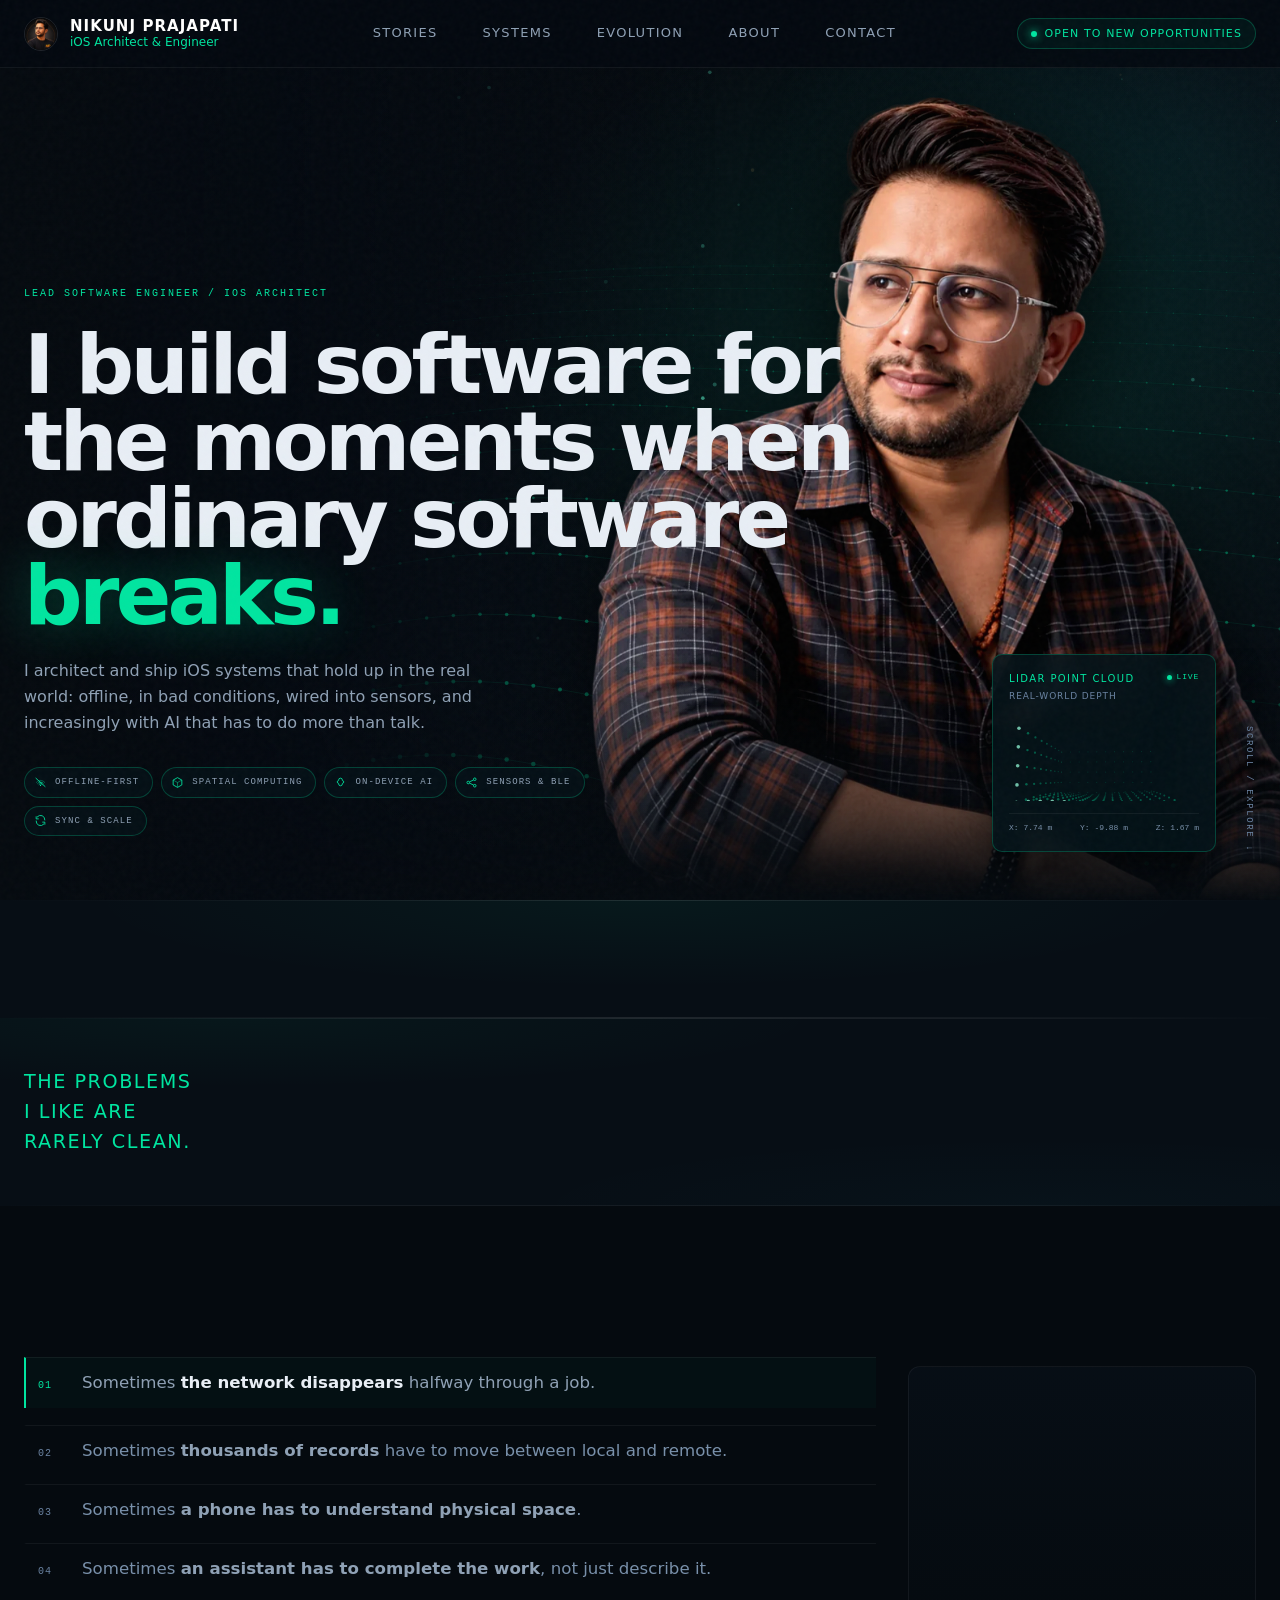
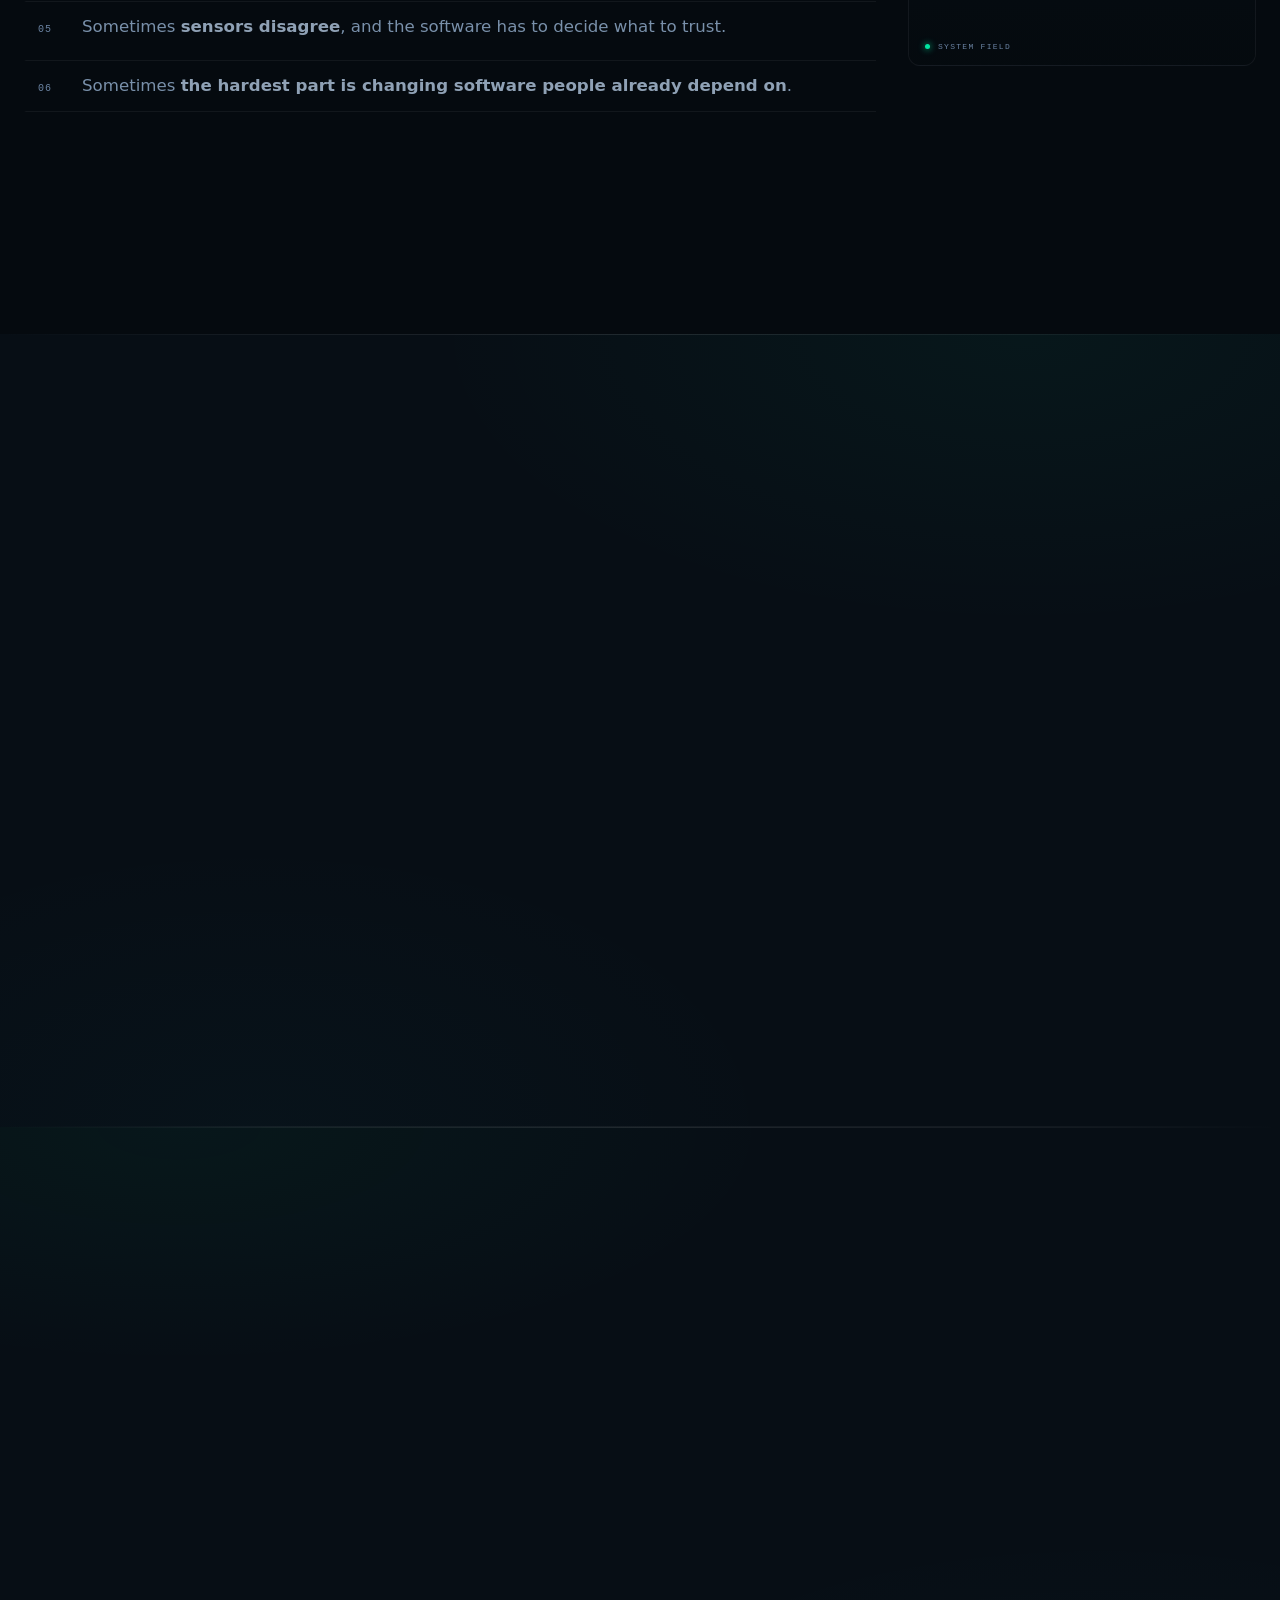
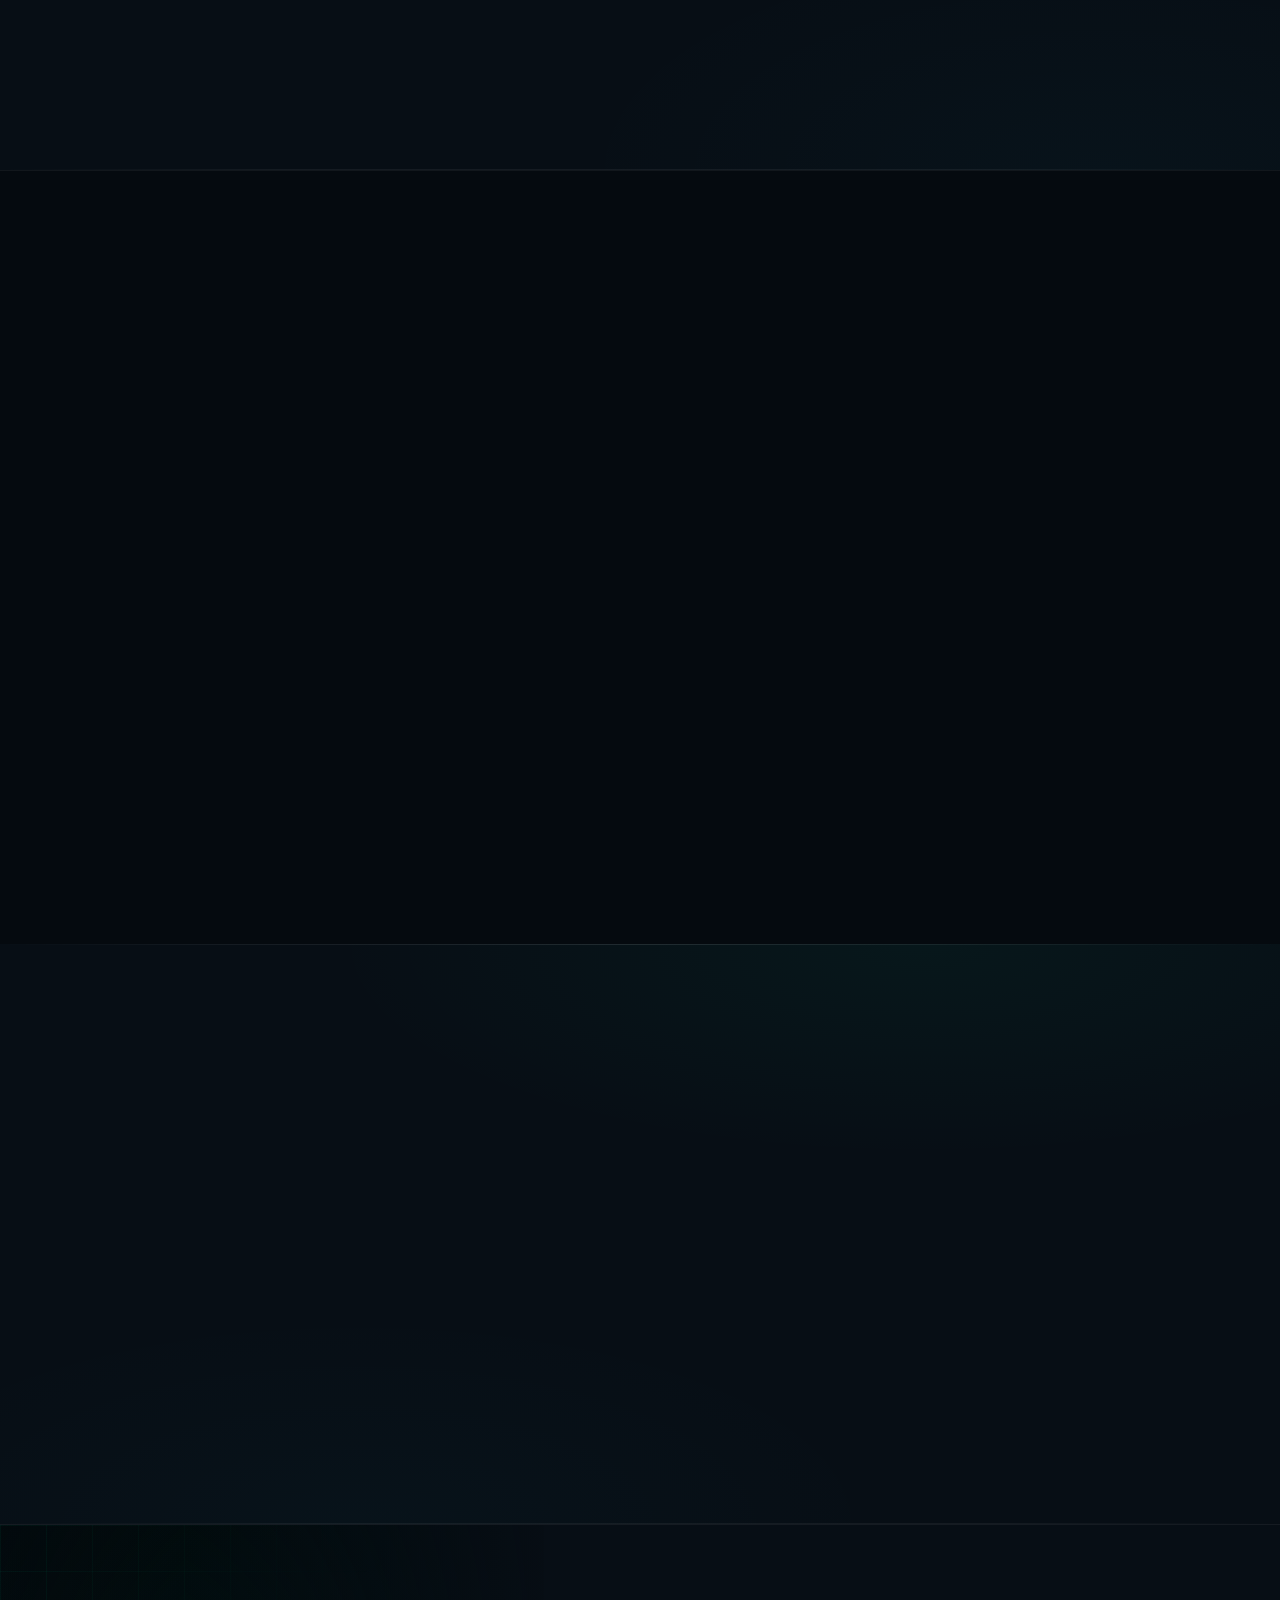
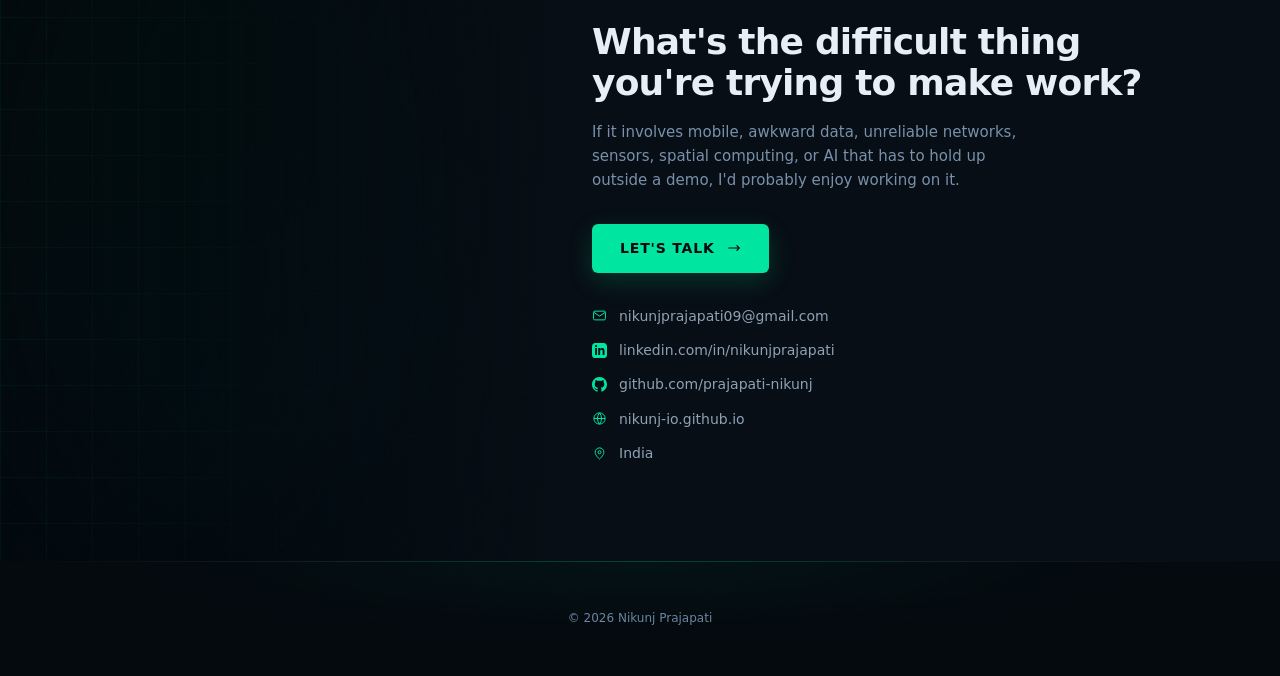
==== commit f4f8cdc5: "Make the whole page feel built, not just the hero Interaction - Hero field: points now part around t" ====
--- a/index.html
+++ b/index.html
@@ -22,7 +22,7 @@
         | openssl dgst -sha256 -binary | openssl base64 -A
   -->
   <meta http-equiv="Content-Security-Policy"
-        content="default-src 'self'; img-src 'self' data:; style-src 'self'; script-src 'self' 'sha256-PuOUFBTQCUFMP9F/wpD9MLnjlfkraT69TwAR79UAEoA='; font-src 'self'; connect-src https://firestore.googleapis.com; object-src 'none'; base-uri 'none'; form-action 'none'; frame-ancestors 'none'; upgrade-insecure-requests">
+        content="default-src 'self'; img-src 'self' data:; style-src 'self'; script-src 'self' 'sha256-J8azqnSlS08n3327MwTGsFmTK5srsgiViDLCuUilcLc='; script-src-attr 'none'; font-src 'self'; connect-src 'none'; object-src 'none'; base-uri 'none'; form-action 'none'; frame-ancestors 'none'; upgrade-insecure-requests">
   <meta name="referrer" content="strict-origin-when-cross-origin">
 
   <meta property="og:type" content="website">
@@ -39,7 +39,7 @@
   <link rel="icon" href="assets/img/favicon.svg" type="image/svg+xml">
   <link rel="apple-touch-icon" href="assets/img/portrait.jpg">
   <link rel="preload" as="image" href="assets/img/portrait-cutout.webp" fetchpriority="high">
-  <link rel="stylesheet" href="css/site.css?v=30">
+  <link rel="stylesheet" href="css/site.css?v=34">
 
   <script type="application/ld+json">
   {
@@ -199,11 +199,24 @@
             </div>
 
             <div class="lidar__graph">
-              <svg viewBox="0 0 200 74" fill="none" aria-hidden="true"><g stroke="#00e5a0" stroke-opacity=".07"><path d="M0 20h200M0 38h200M0 56h200"/><path d="M40 0v74M80 0v74M120 0v74M160 0v74"/></g><circle cx="3.8" cy="11.9" r="0.50" fill="#00e5a0" fill-opacity="0.11"/><circle cx="10.5" cy="11.4" r="0.59" fill="#00e5a0" fill-opacity="0.12"/><circle cx="15.5" cy="10.1" r="0.66" fill="#00e5a0" fill-opacity="0.13"/><circle cx="22.9" cy="9.4" r="0.73" fill="#00e5a0" fill-opacity="0.14"/><circle cx="28.2" cy="8.7" r="0.77" fill="#00e5a0" fill-opacity="0.14"/><circle cx="35.4" cy="7.5" r="0.80" fill="#00e5a0" fill-opacity="0.15"/><circle cx="42.5" cy="7.6" r="0.80" fill="#00e5a0" fill-opacity="0.15"/><circle cx="47.4" cy="7.3" r="0.79" fill="#00e5a0" fill-opacity="0.14"/><circle cx="54.2" cy="9.1" r="0.76" fill="#00e5a0" fill-opacity="0.14"/><circle cx="62.1" cy="9.2" r="0.72" fill="#00e5a0" fill-opacity="0.14"/><circle cx="68.8" cy="9.7" r="0.68" fill="#00e5a0" fill-opacity="0.13"/><circle cx="74.1" cy="9.5" r="0.64" fill="#00e5a0" fill-opacity="0.13"/><circle cx="80.3" cy="10.7" r="0.60" fill="#00e5a0" fill-opacity="0.12"/><circle cx="87.9" cy="11.3" r="0.57" fill="#00e5a0" fill-opacity="0.12"/><circle cx="93.3" cy="11.4" r="0.56" fill="#00e5a0" fill-opacity="0.12"/><circle cx="99.3" cy="10.5" r="0.55" fill="#00e5a0" fill-opacity="0.11"/><circle cx="106.9" cy="11.2" r="0.54" fill="#00e5a0" fill-opacity="0.11"/><circle cx="113.3" cy="11.3" r="0.54" fill="#00e5a0" fill-opacity="0.11"/><circle cx="119.8" cy="11.3" r="0.54" fill="#00e5a0" fill-opacity="0.11"/><circle cx="125.1" cy="11.2" r="0.52" fill="#00e5a0" fill-opacity="0.11"/><circle cx="132.8" cy="12.2" r="0.50" fill="#00e5a0" fill-opacity="0.11"/><circle cx="139.5" cy="11.8" r="0.50" fill="#00e5a0" fill-opacity="0.10"/><circle cx="146.6" cy="12.4" r="0.50" fill="#00e5a0" fill-opacity="0.10"/><circle cx="151.3" cy="14.5" r="0.50" fill="#00e5a0" fill-opacity="0.09"/><circle cx="157.8" cy="13.9" r="0.50" fill="#00e5a0" fill-opacity="0.08"/><circle cx="164.4" cy="16.1" r="0.50" fill="#00e5a0" fill-opacity="0.08"/><circle cx="171.0" cy="16.6" r="0.50" fill="#00e5a0" fill-opacity="0.08"/><circle cx="178.1" cy="16.1" r="0.50" fill="#00e5a0" fill-opacity="0.08"/><circle cx="184.6" cy="15.9" r="0.50" fill="#00e5a0" fill-opacity="0.08"/><circle cx="190.9" cy="17.5" r="0.50" fill="#00e5a0" fill-opacity="0.08"/><circle cx="3.2" cy="12.0" r="0.54" fill="#00e5a0" fill-opacity="0.12"/><circle cx="10.5" cy="10.6" r="0.62" fill="#00e5a0" fill-opacity="0.13"/><circle cx="17.1" cy="9.7" r="0.70" fill="#00e5a0" fill-opacity="0.14"/><circle cx="23.8" cy="8.4" r="0.77" fill="#00e5a0" fill-opacity="0.15"/><circle cx="30.6" cy="8.3" r="0.82" fill="#00e5a0" fill-opacity="0.16"/><circle cx="36.7" cy="8.1" r="0.85" fill="#00e5a0" fill-opacity="0.16"/><circle cx="43.1" cy="7.6" r="0.86" fill="#00e5a0" fill-opacity="0.16"/><circle cx="49.5" cy="7.7" r="0.84" fill="#00e5a0" fill-opacity="0.16"/><circle cx="56.3" cy="7.8" r="0.81" fill="#00e5a0" fill-opacity="0.16"/><circle cx="62.9" cy="9.2" r="0.76" fill="#00e5a0" fill-opacity="0.15"/><circle cx="69.3" cy="9.3" r="0.71" fill="#00e5a0" fill-opacity="0.14"/><circle cx="74.1" cy="11.1" r="0.65" fill="#00e5a0" fill-opacity="0.13"/><circle cx="81.1" cy="11.0" r="0.60" fill="#00e5a0" fill-opacity="0.13"/><circle cx="87.6" cy="11.9" r="0.55" fill="#00e5a0" fill-opacity="0.12"/><circle cx="93.5" cy="13.1" r="0.52" fill="#00e5a0" fill-opacity="0.12"/><circle cx="100.6" cy="13.1" r="0.52" fill="#00e5a0" fill-opacity="0.11"/><circle cx="108.3" cy="13.2" r="0.52" fill="#00e5a0" fill-opacity="0.11"/><circle cx="114.1" cy="13.6" r="0.52" fill="#00e5a0" fill-opacity="0.11"/><circle cx="121.3" cy="12.9" r="0.52" fill="#00e5a0" fill-opacity="0.11"/><circle cx="126.1" cy="13.6" r="0.52" fill="#00e5a0" fill-opacity="0.11"/><circle cx="133.4" cy="14.4" r="0.52" fill="#00e5a0" fill-opacity="0.11"/><circle cx="139.0" cy="14.4" r="0.52" fill="#00e5a0" fill-opacity="0.11"/><circle cx="146.0" cy="14.9" r="0.52" fill="#00e5a0" fill-opacity="0.10"/><circle cx="152.3" cy="14.8" r="0.52" fill="#00e5a0" fill-opacity="0.10"/><circle cx="160.2" cy="14.9" r="0.52" fill="#00e5a0" fill-opacity="0.09"/><circle cx="165.5" cy="16.7" r="0.52" fill="#00e5a0" fill-opacity="0.09"/><circle cx="172.0" cy="17.4" r="0.52" fill="#00e5a0" fill-opacity="0.08"/><circle cx="179.2" cy="16.6" r="0.52" fill="#00e5a0" fill-opacity="0.08"/><circle cx="184.9" cy="17.1" r="0.52" fill="#00e5a0" fill-opacity="0.08"/><circle cx="192.4" cy="16.5" r="0.52" fill="#00e5a0" fill-opacity="0.08"/><circle cx="5.5" cy="14.1" r="0.61" fill="#00e5a0" fill-opacity="0.15"/><circle cx="10.0" cy="13.0" r="0.69" fill="#00e5a0" fill-opacity="0.16"/><circle cx="17.9" cy="12.1" r="0.77" fill="#00e5a0" fill-opacity="0.17"/><circle cx="23.0" cy="10.6" r="0.83" fill="#00e5a0" fill-opacity="0.19"/><circle cx="31.2" cy="10.6" r="0.89" fill="#00e5a0" fill-opacity="0.19"/><circle cx="36.7" cy="10.1" r="0.92" fill="#00e5a0" fill-opacity="0.20"/><circle cx="42.6" cy="9.0" r="0.93" fill="#00e5a0" fill-opacity="0.20"/><circle cx="51.0" cy="9.7" r="0.92" fill="#00e5a0" fill-opacity="0.20"/><circle cx="57.0" cy="9.1" r="0.88" fill="#00e5a0" fill-opacity="0.19"/><circle cx="63.6" cy="10.0" r="0.83" fill="#00e5a0" fill-opacity="0.18"/><circle cx="70.3" cy="11.2" r="0.76" fill="#00e5a0" fill-opacity="0.17"/><circle cx="76.5" cy="12.7" r="0.69" fill="#00e5a0" fill-opacity="0.16"/><circle cx="81.3" cy="14.6" r="0.63" fill="#00e5a0" fill-opacity="0.15"/><circle cx="89.0" cy="14.9" r="0.57" fill="#00e5a0" fill-opacity="0.14"/><circle cx="95.3" cy="15.5" r="0.57" fill="#00e5a0" fill-opacity="0.13"/><circle cx="102.4" cy="17.0" r="0.57" fill="#00e5a0" fill-opacity="0.13"/><circle cx="108.1" cy="16.9" r="0.57" fill="#00e5a0" fill-opacity="0.12"/><circle cx="114.9" cy="17.0" r="0.57" fill="#00e5a0" fill-opacity="0.12"/><circle cx="120.2" cy="16.1" r="0.57" fill="#00e5a0" fill-opacity="0.12"/><circle cx="128.1" cy="16.5" r="0.57" fill="#00e5a0" fill-opacity="0.12"/><circle cx="134.6" cy="17.2" r="0.57" fill="#00e5a0" fill-opacity="0.12"/><circle cx="140.2" cy="16.4" r="0.57" fill="#00e5a0" fill-opacity="0.12"/><circle cx="146.8" cy="17.2" r="0.57" fill="#00e5a0" fill-opacity="0.12"/><circle cx="153.3" cy="16.8" r="0.57" fill="#00e5a0" fill-opacity="0.12"/><circle cx="159.9" cy="17.6" r="0.57" fill="#00e5a0" fill-opacity="0.11"/><circle cx="167.1" cy="18.2" r="0.57" fill="#00e5a0" fill-opacity="0.11"/><circle cx="172.9" cy="18.7" r="0.57" fill="#00e5a0" fill-opacity="0.11"/><circle cx="180.3" cy="18.2" r="0.57" fill="#00e5a0" fill-opacity="0.10"/><circle cx="186.9" cy="19.8" r="0.57" fill="#00e5a0" fill-opacity="0.10"/><circle cx="192.7" cy="18.2" r="0.57" fill="#00e5a0" fill-opacity="0.10"/><circle cx="4.7" cy="16.9" r="0.72" fill="#00e5a0" fill-opacity="0.20"/><circle cx="11.7" cy="16.1" r="0.79" fill="#00e5a0" fill-opacity="0.21"/><circle cx="18.2" cy="15.0" r="0.86" fill="#00e5a0" fill-opacity="0.23"/><circle cx="24.9" cy="13.1" r="0.92" fill="#00e5a0" fill-opacity="0.24"/><circle cx="31.5" cy="13.2" r="0.97" fill="#00e5a0" fill-opacity="0.25"/><circle cx="37.7" cy="11.9" r="1.01" fill="#00e5a0" fill-opacity="0.26"/><circle cx="44.9" cy="11.1" r="1.02" fill="#00e5a0" fill-opacity="0.26"/><circle cx="50.0" cy="12.5" r="1.01" fill="#00e5a0" fill-opacity="0.26"/><circle cx="57.7" cy="12.3" r="0.97" fill="#00e5a0" fill-opacity="0.25"/><circle cx="63.0" cy="14.3" r="0.92" fill="#00e5a0" fill-opacity="0.24"/><circle cx="69.9" cy="14.7" r="0.85" fill="#00e5a0" fill-opacity="0.23"/><circle cx="75.5" cy="16.8" r="0.77" fill="#00e5a0" fill-opacity="0.21"/><circle cx="83.7" cy="18.5" r="0.70" fill="#00e5a0" fill-opacity="0.19"/><circle cx="90.1" cy="18.9" r="0.66" fill="#00e5a0" fill-opacity="0.18"/><circle cx="96.7" cy="19.9" r="0.66" fill="#00e5a0" fill-opacity="0.16"/><circle cx="101.6" cy="20.5" r="0.66" fill="#00e5a0" fill-opacity="0.15"/><circle cx="109.1" cy="21.2" r="0.66" fill="#00e5a0" fill-opacity="0.15"/><circle cx="116.2" cy="22.8" r="0.66" fill="#00e5a0" fill-opacity="0.14"/><circle cx="121.2" cy="21.7" r="0.66" fill="#00e5a0" fill-opacity="0.14"/><circle cx="128.3" cy="22.4" r="0.66" fill="#00e5a0" fill-opacity="0.15"/><circle cx="134.2" cy="22.2" r="0.66" fill="#00e5a0" fill-opacity="0.15"/><circle cx="140.5" cy="21.3" r="0.66" fill="#00e5a0" fill-opacity="0.15"/><circle cx="147.7" cy="20.3" r="0.66" fill="#00e5a0" fill-opacity="0.15"/><circle cx="153.9" cy="21.3" r="0.66" fill="#00e5a0" fill-opacity="0.15"/><circle cx="160.2" cy="21.7" r="0.66" fill="#00e5a0" fill-opacity="0.15"/><circle cx="166.7" cy="21.9" r="0.66" fill="#00e5a0" fill-opacity="0.15"/><circle cx="174.0" cy="22.2" r="0.66" fill="#00e5a0" fill-opacity="0.15"/><circle cx="180.7" cy="22.2" r="0.66" fill="#00e5a0" fill-opacity="0.14"/><circle cx="187.2" cy="21.6" r="0.66" fill="#00e5a0" fill-opacity="0.14"/><circle cx="192.7" cy="22.7" r="0.66" fill="#00e5a0" fill-opacity="0.14"/><circle cx="6.0" cy="21.1" r="0.87" fill="#00e5a0" fill-opacity="0.27"/><circle cx="12.4" cy="21.0" r="0.92" fill="#00e5a0" fill-opacity="0.28"/><circle cx="19.8" cy="20.0" r="0.98" fill="#00e5a0" fill-opacity="0.30"/><circle cx="26.3" cy="18.8" r="1.03" fill="#00e5a0" fill-opacity="0.31"/><circle cx="32.8" cy="16.4" r="1.08" fill="#00e5a0" fill-opacity="0.33"/><circle cx="38.7" cy="16.3" r="1.11" fill="#00e5a0" fill-opacity="0.34"/><circle cx="44.6" cy="16.2" r="1.13" fill="#00e5a0" fill-opacity="0.34"/><circle cx="51.1" cy="16.5" r="1.12" fill="#00e5a0" fill-opacity="0.34"/><circle cx="56.8" cy="17.3" r="1.09" fill="#00e5a0" fill-opacity="0.33"/><circle cx="64.3" cy="17.6" r="1.03" fill="#00e5a0" fill-opacity="0.31"/><circle cx="70.3" cy="19.7" r="0.97" fill="#00e5a0" fill-opacity="0.29"/><circle cx="76.3" cy="21.3" r="0.89" fill="#00e5a0" fill-opacity="0.27"/><circle cx="83.7" cy="22.6" r="0.80" fill="#00e5a0" fill-opacity="0.25"/><circle cx="90.0" cy="24.3" r="0.79" fill="#00e5a0" fill-opacity="0.23"/><circle cx="97.1" cy="26.0" r="0.79" fill="#00e5a0" fill-opacity="0.20"/><circle cx="102.7" cy="27.3" r="0.79" fill="#00e5a0" fill-opacity="0.19"/><circle cx="110.0" cy="28.4" r="0.79" fill="#00e5a0" fill-opacity="0.18"/><circle cx="115.2" cy="29.3" r="0.79" fill="#00e5a0" fill-opacity="0.17"/><circle cx="122.3" cy="29.2" r="0.79" fill="#00e5a0" fill-opacity="0.17"/><circle cx="129.5" cy="28.0" r="0.79" fill="#00e5a0" fill-opacity="0.18"/><circle cx="135.6" cy="28.9" r="0.79" fill="#00e5a0" fill-opacity="0.18"/><circle cx="143.0" cy="27.9" r="0.79" fill="#00e5a0" fill-opacity="0.19"/><circle cx="148.9" cy="26.5" r="0.79" fill="#00e5a0" fill-opacity="0.20"/><circle cx="154.1" cy="26.8" r="0.79" fill="#00e5a0" fill-opacity="0.21"/><circle cx="162.7" cy="25.4" r="0.79" fill="#00e5a0" fill-opacity="0.21"/><circle cx="168.2" cy="26.3" r="0.79" fill="#00e5a0" fill-opacity="0.21"/><circle cx="174.1" cy="26.4" r="0.79" fill="#00e5a0" fill-opacity="0.21"/><circle cx="181.1" cy="26.2" r="0.79" fill="#00e5a0" fill-opacity="0.21"/><circle cx="187.8" cy="27.0" r="0.79" fill="#00e5a0" fill-opacity="0.21"/><circle cx="194.7" cy="26.1" r="0.79" fill="#00e5a0" fill-opacity="0.21"/><circle cx="6.5" cy="26.6" r="1.05" fill="#00e5a0" fill-opacity="0.36"/><circle cx="12.9" cy="26.9" r="1.09" fill="#00e5a0" fill-opacity="0.37"/><circle cx="20.2" cy="25.7" r="1.13" fill="#00e5a0" fill-opacity="0.39"/><circle cx="25.8" cy="24.2" r="1.17" fill="#00e5a0" fill-opacity="0.40"/><circle cx="32.6" cy="23.0" r="1.21" fill="#00e5a0" fill-opacity="0.42"/><circle cx="38.6" cy="23.3" r="1.24" fill="#00e5a0" fill-opacity="0.43"/><circle cx="45.9" cy="22.0" r="1.25" fill="#00e5a0" fill-opacity="0.43"/><circle cx="53.1" cy="22.1" r="1.25" fill="#00e5a0" fill-opacity="0.43"/><circle cx="58.1" cy="23.7" r="1.22" fill="#00e5a0" fill-opacity="0.42"/><circle cx="64.7" cy="24.8" r="1.17" fill="#00e5a0" fill-opacity="0.40"/><circle cx="71.8" cy="26.7" r="1.11" fill="#00e5a0" fill-opacity="0.38"/><circle cx="77.8" cy="28.3" r="1.03" fill="#00e5a0" fill-opacity="0.35"/><circle cx="84.0" cy="30.2" r="0.95" fill="#00e5a0" fill-opacity="0.32"/><circle cx="91.7" cy="32.2" r="0.95" fill="#00e5a0" fill-opacity="0.29"/><circle cx="97.1" cy="34.6" r="0.95" fill="#00e5a0" fill-opacity="0.26"/><circle cx="103.3" cy="36.8" r="0.95" fill="#00e5a0" fill-opacity="0.23"/><circle cx="110.1" cy="37.8" r="0.95" fill="#00e5a0" fill-opacity="0.23"/><circle cx="117.0" cy="37.9" r="0.95" fill="#00e5a0" fill-opacity="0.23"/><circle cx="123.6" cy="37.9" r="0.95" fill="#00e5a0" fill-opacity="0.23"/><circle cx="129.6" cy="36.4" r="0.95" fill="#00e5a0" fill-opacity="0.23"/><circle cx="135.5" cy="35.9" r="0.95" fill="#00e5a0" fill-opacity="0.23"/><circle cx="141.9" cy="36.0" r="0.95" fill="#00e5a0" fill-opacity="0.24"/><circle cx="148.3" cy="34.7" r="0.95" fill="#00e5a0" fill-opacity="0.26"/><circle cx="156.8" cy="32.9" r="0.95" fill="#00e5a0" fill-opacity="0.27"/><circle cx="162.1" cy="32.1" r="0.95" fill="#00e5a0" fill-opacity="0.28"/><circle cx="168.6" cy="31.2" r="0.95" fill="#00e5a0" fill-opacity="0.29"/><circle cx="176.2" cy="32.0" r="0.95" fill="#00e5a0" fill-opacity="0.30"/><circle cx="181.6" cy="31.3" r="0.95" fill="#00e5a0" fill-opacity="0.30"/><circle cx="187.7" cy="30.4" r="0.95" fill="#00e5a0" fill-opacity="0.30"/><circle cx="194.9" cy="30.2" r="0.95" fill="#00e5a0" fill-opacity="0.30"/><circle cx="7.4" cy="34.7" r="1.27" fill="#00e5a0" fill-opacity="0.47"/><circle cx="14.6" cy="33.5" r="1.29" fill="#00e5a0" fill-opacity="0.48"/><circle cx="21.3" cy="32.7" r="1.31" fill="#00e5a0" fill-opacity="0.49"/><circle cx="27.0" cy="32.8" r="1.34" fill="#00e5a0" fill-opacity="0.51"/><circle cx="32.4" cy="30.5" r="1.37" fill="#00e5a0" fill-opacity="0.52"/><circle cx="40.5" cy="30.9" r="1.39" fill="#00e5a0" fill-opacity="0.53"/><circle cx="47.2" cy="30.2" r="1.40" fill="#00e5a0" fill-opacity="0.54"/><circle cx="52.2" cy="30.8" r="1.40" fill="#00e5a0" fill-opacity="0.53"/><circle cx="59.7" cy="31.3" r="1.38" fill="#00e5a0" fill-opacity="0.52"/><circle cx="65.7" cy="32.3" r="1.34" fill="#00e5a0" fill-opacity="0.50"/><circle cx="73.4" cy="33.6" r="1.28" fill="#00e5a0" fill-opacity="0.48"/><circle cx="79.8" cy="36.9" r="1.20" fill="#00e5a0" fill-opacity="0.44"/><circle cx="85.0" cy="39.5" r="1.15" fill="#00e5a0" fill-opacity="0.40"/><circle cx="90.7" cy="41.1" r="1.15" fill="#00e5a0" fill-opacity="0.36"/><circle cx="97.7" cy="43.1" r="1.15" fill="#00e5a0" fill-opacity="0.32"/><circle cx="105.6" cy="46.6" r="1.15" fill="#00e5a0" fill-opacity="0.29"/><circle cx="112.0" cy="46.9" r="1.15" fill="#00e5a0" fill-opacity="0.29"/><circle cx="117.1" cy="48.4" r="1.15" fill="#00e5a0" fill-opacity="0.29"/><circle cx="123.7" cy="48.8" r="1.15" fill="#00e5a0" fill-opacity="0.29"/><circle cx="130.4" cy="47.8" r="1.15" fill="#00e5a0" fill-opacity="0.29"/><circle cx="136.2" cy="46.8" r="1.15" fill="#00e5a0" fill-opacity="0.29"/><circle cx="143.5" cy="45.4" r="1.15" fill="#00e5a0" fill-opacity="0.30"/><circle cx="150.0" cy="43.5" r="1.15" fill="#00e5a0" fill-opacity="0.33"/><circle cx="156.2" cy="41.9" r="1.15" fill="#00e5a0" fill-opacity="0.35"/><circle cx="163.4" cy="40.3" r="1.15" fill="#00e5a0" fill-opacity="0.38"/><circle cx="168.5" cy="38.3" r="1.15" fill="#00e5a0" fill-opacity="0.40"/><circle cx="175.1" cy="37.4" r="1.15" fill="#00e5a0" fill-opacity="0.41"/><circle cx="182.1" cy="36.9" r="1.17" fill="#00e5a0" fill-opacity="0.42"/><circle cx="189.5" cy="36.8" r="1.18" fill="#00e5a0" fill-opacity="0.43"/><circle cx="195.0" cy="36.9" r="1.18" fill="#00e5a0" fill-opacity="0.43"/><circle cx="8.9" cy="41.9" r="1.52" fill="#00e5a0" fill-opacity="0.61"/><circle cx="13.6" cy="41.4" r="1.52" fill="#00e5a0" fill-opacity="0.61"/><circle cx="20.1" cy="42.3" r="1.52" fill="#00e5a0" fill-opacity="0.61"/><circle cx="27.5" cy="41.0" r="1.54" fill="#00e5a0" fill-opacity="0.62"/><circle cx="33.6" cy="40.7" r="1.55" fill="#00e5a0" fill-opacity="0.63"/><circle cx="41.1" cy="41.1" r="1.56" fill="#00e5a0" fill-opacity="0.64"/><circle cx="46.9" cy="40.7" r="1.57" fill="#00e5a0" fill-opacity="0.64"/><circle cx="53.3" cy="39.7" r="1.57" fill="#00e5a0" fill-opacity="0.64"/><circle cx="60.8" cy="39.9" r="1.55" fill="#00e5a0" fill-opacity="0.63"/><circle cx="65.7" cy="41.2" r="1.52" fill="#00e5a0" fill-opacity="0.61"/><circle cx="73.5" cy="43.8" r="1.47" fill="#00e5a0" fill-opacity="0.58"/><circle cx="80.0" cy="46.4" r="1.41" fill="#00e5a0" fill-opacity="0.54"/><circle cx="86.1" cy="48.4" r="1.38" fill="#00e5a0" fill-opacity="0.50"/><circle cx="92.7" cy="52.1" r="1.38" fill="#00e5a0" fill-opacity="0.45"/><circle cx="98.3" cy="55.4" r="1.38" fill="#00e5a0" fill-opacity="0.40"/><circle cx="105.0" cy="57.7" r="1.38" fill="#00e5a0" fill-opacity="0.37"/><circle cx="111.8" cy="58.2" r="1.38" fill="#00e5a0" fill-opacity="0.37"/><circle cx="117.9" cy="60.0" r="1.38" fill="#00e5a0" fill-opacity="0.37"/><circle cx="124.7" cy="61.0" r="1.38" fill="#00e5a0" fill-opacity="0.37"/><circle cx="130.6" cy="60.7" r="1.38" fill="#00e5a0" fill-opacity="0.37"/><circle cx="138.5" cy="58.3" r="1.38" fill="#00e5a0" fill-opacity="0.37"/><circle cx="144.8" cy="56.5" r="1.38" fill="#00e5a0" fill-opacity="0.37"/><circle cx="150.7" cy="54.7" r="1.38" fill="#00e5a0" fill-opacity="0.41"/><circle cx="157.9" cy="51.7" r="1.38" fill="#00e5a0" fill-opacity="0.45"/><circle cx="164.9" cy="48.7" r="1.38" fill="#00e5a0" fill-opacity="0.49"/><circle cx="169.3" cy="46.2" r="1.39" fill="#00e5a0" fill-opacity="0.53"/><circle cx="175.9" cy="45.8" r="1.44" fill="#00e5a0" fill-opacity="0.56"/><circle cx="183.1" cy="43.3" r="1.47" fill="#00e5a0" fill-opacity="0.58"/><circle cx="190.4" cy="42.5" r="1.49" fill="#00e5a0" fill-opacity="0.59"/><circle cx="196.6" cy="43.8" r="1.50" fill="#00e5a0" fill-opacity="0.59"/><circle cx="9.7" cy="51.3" r="1.81" fill="#00e5a0" fill-opacity="0.77"/><circle cx="15.2" cy="52.8" r="1.79" fill="#00e5a0" fill-opacity="0.76"/><circle cx="21.4" cy="53.5" r="1.77" fill="#00e5a0" fill-opacity="0.74"/><circle cx="28.8" cy="52.6" r="1.76" fill="#00e5a0" fill-opacity="0.74"/><circle cx="34.8" cy="53.9" r="1.76" fill="#00e5a0" fill-opacity="0.74"/><circle cx="41.4" cy="52.0" r="1.77" fill="#00e5a0" fill-opacity="0.74"/><circle cx="48.5" cy="52.6" r="1.77" fill="#00e5a0" fill-opacity="0.74"/><circle cx="55.3" cy="53.4" r="1.77" fill="#00e5a0" fill-opacity="0.74"/><circle cx="60.5" cy="52.7" r="1.76" fill="#00e5a0" fill-opacity="0.73"/><circle cx="68.3" cy="53.8" r="1.74" fill="#00e5a0" fill-opacity="0.72"/><circle cx="74.0" cy="55.0" r="1.70" fill="#00e5a0" fill-opacity="0.69"/><circle cx="81.1" cy="57.4" r="1.65" fill="#00e5a0" fill-opacity="0.65"/><circle cx="85.7" cy="61.5" r="1.65" fill="#00e5a0" fill-opacity="0.60"/><circle cx="92.4" cy="63.3" r="1.65" fill="#00e5a0" fill-opacity="0.55"/><circle cx="99.7" cy="67.0" r="1.65" fill="#00e5a0" fill-opacity="0.50"/><circle cx="106.6" cy="69.8" r="1.65" fill="#00e5a0" fill-opacity="0.46"/><circle cx="111.7" cy="72.5" r="1.65" fill="#00e5a0" fill-opacity="0.46"/><circle cx="119.6" cy="74.0" r="1.65" fill="#00e5a0" fill-opacity="0.46"/><circle cx="126.4" cy="74.2" r="1.65" fill="#00e5a0" fill-opacity="0.46"/><circle cx="132.6" cy="73.6" r="1.65" fill="#00e5a0" fill-opacity="0.46"/><circle cx="138.8" cy="71.5" r="1.65" fill="#00e5a0" fill-opacity="0.46"/><circle cx="145.3" cy="69.4" r="1.65" fill="#00e5a0" fill-opacity="0.46"/><circle cx="152.0" cy="66.6" r="1.65" fill="#00e5a0" fill-opacity="0.51"/><circle cx="158.1" cy="61.9" r="1.65" fill="#00e5a0" fill-opacity="0.57"/><circle cx="163.7" cy="59.9" r="1.65" fill="#00e5a0" fill-opacity="0.63"/><circle cx="170.3" cy="56.7" r="1.69" fill="#00e5a0" fill-opacity="0.68"/><circle cx="177.8" cy="53.9" r="1.75" fill="#00e5a0" fill-opacity="0.73"/><circle cx="184.0" cy="51.7" r="1.80" fill="#00e5a0" fill-opacity="0.76"/><circle cx="190.1" cy="49.5" r="1.83" fill="#00e5a0" fill-opacity="0.78"/><circle cx="195.9" cy="50.3" r="1.84" fill="#00e5a0" fill-opacity="0.79"/><circle cx="39.8" cy="52.8" r="1.7" fill="#9cffd2"/><circle cx="85.0" cy="61.4" r="1.7" fill="#9cffd2"/><circle cx="130.1" cy="73.0" r="1.7" fill="#9cffd2"/><circle cx="169.6" cy="55.5" r="1.7" fill="#9cffd2"/></svg>
+              <!--
+                Static fallback. Visible whenever the live canvas cannot run -
+                scripting off, reduced motion, no 2D context - so the panel is
+                never an empty rectangle. The script adds .is-live to the
+                panel, which hands the display over to the canvas.
+              -->
+              <svg class="lidar__static" viewBox="0 0 200 74" fill="none" aria-hidden="true">
+                <g stroke="#00e5a0" stroke-opacity=".07">
+                  <path d="M0 20h200M0 38h200M0 56h200"/>
+                  <path d="M40 0v74M80 0v74M120 0v74M160 0v74"/>
+                </g>
+                <g fill="#00e5a0"><circle cx="4.0" cy="40.0" r="1.47" fill-opacity="0.33"/><circle cx="8.3" cy="37.0" r="1.49" fill-opacity="0.34"/><circle cx="12.5" cy="34.1" r="1.50" fill-opacity="0.35"/><circle cx="16.8" cy="31.4" r="1.50" fill-opacity="0.36"/><circle cx="21.1" cy="29.0" r="1.49" fill-opacity="0.37"/><circle cx="25.3" cy="26.9" r="1.46" fill-opacity="0.38"/><circle cx="29.6" cy="25.1" r="1.43" fill-opacity="0.39"/><circle cx="33.9" cy="23.8" r="1.39" fill-opacity="0.40"/><circle cx="38.1" cy="22.9" r="1.34" fill-opacity="0.40"/><circle cx="42.4" cy="22.5" r="1.28" fill-opacity="0.41"/><circle cx="46.7" cy="22.5" r="1.22" fill-opacity="0.41"/><circle cx="50.9" cy="22.8" r="1.15" fill-opacity="0.42"/><circle cx="55.2" cy="23.4" r="1.08" fill-opacity="0.42"/><circle cx="59.5" cy="24.3" r="1.01" fill-opacity="0.42"/><circle cx="63.7" cy="25.4" r="0.94" fill-opacity="0.42"/><circle cx="68.0" cy="26.6" r="0.88" fill-opacity="0.42"/><circle cx="72.3" cy="27.8" r="0.82" fill-opacity="0.42"/><circle cx="76.5" cy="29.0" r="0.76" fill-opacity="0.41"/><circle cx="80.8" cy="30.2" r="0.71" fill-opacity="0.41"/><circle cx="85.1" cy="31.3" r="0.67" fill-opacity="0.40"/><circle cx="89.3" cy="32.2" r="0.64" fill-opacity="0.39"/><circle cx="93.6" cy="33.0" r="0.61" fill-opacity="0.39"/><circle cx="97.9" cy="33.7" r="0.60" fill-opacity="0.38"/><circle cx="102.1" cy="34.2" r="0.60" fill-opacity="0.37"/><circle cx="106.4" cy="34.7" r="0.61" fill-opacity="0.36"/><circle cx="110.7" cy="35.2" r="0.63" fill-opacity="0.34"/><circle cx="114.9" cy="35.6" r="0.66" fill-opacity="0.33"/><circle cx="119.2" cy="36.2" r="0.70" fill-opacity="0.32"/><circle cx="123.5" cy="36.9" r="0.75" fill-opacity="0.31"/><circle cx="127.7" cy="37.7" r="0.81" fill-opacity="0.29"/><circle cx="132.0" cy="38.7" r="0.87" fill-opacity="0.28"/><circle cx="136.3" cy="40.0" r="0.93" fill-opacity="0.27"/><circle cx="140.5" cy="41.4" r="1.00" fill-opacity="0.25"/><circle cx="144.8" cy="43.1" r="1.07" fill-opacity="0.24"/><circle cx="149.1" cy="45.0" r="1.14" fill-opacity="0.23"/><circle cx="153.3" cy="47.1" r="1.21" fill-opacity="0.22"/><circle cx="157.6" cy="49.2" r="1.27" fill-opacity="0.20"/><circle cx="161.9" cy="51.3" r="1.33" fill-opacity="0.19"/><circle cx="166.1" cy="53.4" r="1.38" fill-opacity="0.18"/><circle cx="170.4" cy="55.4" r="1.42" fill-opacity="0.17"/><circle cx="174.7" cy="57.2" r="1.46" fill-opacity="0.16"/><circle cx="178.9" cy="58.6" r="1.48" fill-opacity="0.15"/><circle cx="183.2" cy="59.7" r="1.50" fill-opacity="0.14"/><circle cx="187.5" cy="60.4" r="1.50" fill-opacity="0.14"/><circle cx="191.7" cy="60.6" r="1.49" fill-opacity="0.13"/><circle cx="196.0" cy="60.3" r="1.47" fill-opacity="0.13"/></g>
+              </svg>
+              <canvas class="lidar__canvas" aria-hidden="true"></canvas>
             </div>
 
             <p class="lidar__read">
-              <span>X: 12.42 m</span><span>Y: -8.21 m</span><span>Z: 3.17 m</span>
+              <span class="js-lidar-x">X: 12.42 m</span><span class="js-lidar-y">Y: -8.21 m</span><span class="js-lidar-z">Z: 3.17 m</span>
             </p>
           </figure>
 
@@ -212,11 +225,11 @@
 
     <!-- ================= METRICS ================= -->
     <section class="metrics" aria-label="At a glance">
-      <div class="wrap metrics__grid">
-        <div class="metric"><b>52+</b><span>Apps shipped</span></div>
-        <div class="metric"><b>10+</b><span>Years engineering</span></div>
-        <div class="metric"><b>7</b><span>Engineers mentored</span></div>
-        <div class="metric"><b>5</b><span>Problem domains</span></div>
+      <div class="wrap metrics__grid stagger">
+        <div class="metric reveal"><b>52+</b><span>Apps shipped</span></div>
+        <div class="metric reveal"><b>10+</b><span>Years engineering</span></div>
+        <div class="metric reveal"><b>7</b><span>Engineers mentored</span></div>
+        <div class="metric reveal"><b>5</b><span>Problem domains</span></div>
       </div>
     </section>
 
@@ -225,43 +238,43 @@
       <div class="wrap problems">
         <h2 class="problems__label">THE PROBLEMS<br>I LIKE ARE<br>RARELY CLEAN.</h2>
 
-        <ul class="problems__grid">
-          <li class="problem">
+        <ul class="problems__grid stagger">
+          <li class="problem reveal">
             <span class="problem__icon" aria-hidden="true">
               <svg viewBox="0 0 24 24" fill="none" stroke="currentColor" stroke-width="1.7" stroke-linecap="round" stroke-linejoin="round"><g stroke-linecap="round"><path d="M4.1 11.9 A9.6 9.6 0 0 1 19.9 11.9" opacity=".4"/><path d="M6.8 13.7 A6.4 6.4 0 0 1 17.2 13.7" opacity=".7"/><path d="M9.3 15.5 A3.3 3.3 0 0 1 14.7 15.5" opacity="1"/></g><circle cx="12" cy="17.4" r="1.15" fill="currentColor" stroke="none"/><path d="M3.6 4.2 20.4 19.4" stroke-linecap="round"/></svg>
             </span>
             <span class="problem__name">No signal.</span>
             <span class="problem__note">Work must continue offline.</span>
           </li>
-          <li class="problem">
+          <li class="problem reveal">
             <span class="problem__icon" aria-hidden="true">
               <svg viewBox="0 0 24 24" fill="none" stroke="currentColor" stroke-width="1.7" stroke-linecap="round" stroke-linejoin="round"><circle cx="12" cy="12" r="3.6"/><path d="M12 2.4v2.6M12 19v2.6M2.4 12h2.6M19 12h2.6M5.2 5.2l1.9 1.9M16.9 16.9l1.9 1.9M18.8 5.2l-1.9 1.9M7.1 16.9l-1.9 1.9"/></svg>
             </span>
             <span class="problem__name">Bad lighting.</span>
             <span class="problem__note">The real world isn't perfect.</span>
           </li>
-          <li class="problem">
+          <li class="problem reveal">
             <span class="problem__icon" aria-hidden="true">
               <svg viewBox="0 0 24 24" fill="none" stroke="currentColor" stroke-width="1.7" stroke-linecap="round" stroke-linejoin="round"><path d="M8.2 7.8 3.6 12l4.6 4.2"/><path d="M15.8 7.8 20.4 12l-4.6 4.2"/><path d="M13.4 4.6l-2.8 14.8"/></svg>
             </span>
             <span class="problem__name">Legacy code.</span>
             <span class="problem__note">Systems older than the team.</span>
           </li>
-          <li class="problem">
+          <li class="problem reveal">
             <span class="problem__icon" aria-hidden="true">
               <svg viewBox="0 0 24 24" fill="none" stroke="currentColor" stroke-width="1.7" stroke-linecap="round" stroke-linejoin="round"><ellipse cx="12" cy="5.6" rx="7" ry="2.8"/><path d="M5 5.6v3.1c0 1.55 3.13 2.8 7 2.8s7-1.25 7-2.8V5.6"/><path d="M5 9.9v3.1c0 1.55 3.13 2.8 7 2.8s7-1.25 7-2.8V9.9"/><path d="M5 14.2v3.1c0 1.55 3.13 2.8 7 2.8s7-1.25 7-2.8v-3.1"/></svg>
             </span>
             <span class="problem__name">Millions of records.</span>
             <span class="problem__note">Data at scale, every day.</span>
           </li>
-          <li class="problem">
+          <li class="problem reveal">
             <span class="problem__icon" aria-hidden="true">
               <svg viewBox="0 0 24 24" fill="none" stroke="currentColor" stroke-width="1.7" stroke-linecap="round" stroke-linejoin="round"><circle cx="12" cy="12" r="2.1" fill="currentColor" stroke="none"/><path d="M7.8 7.8a5.9 5.9 0 0 0 0 8.4M16.2 7.8a5.9 5.9 0 0 1 0 8.4"/><path d="M4.6 4.6a10.5 10.5 0 0 0 0 14.8M19.4 4.6a10.5 10.5 0 0 1 0 14.8"/></svg>
             </span>
             <span class="problem__name">Real-world sensors.</span>
             <span class="problem__note">Unreliable. Noisy. Unpredictable.</span>
           </li>
-          <li class="problem">
+          <li class="problem reveal">
             <span class="problem__icon" aria-hidden="true">
               <svg viewBox="0 0 24 24" fill="none" stroke="currentColor" stroke-width="1.7" stroke-linecap="round" stroke-linejoin="round"><path d="M11.3 3.6a3 3 0 0 0-2.9 2.7 2.6 2.6 0 0 0-1.6 4.3 2.7 2.7 0 0 0 .7 4.3 2.9 2.9 0 0 0 3.8 2.5z"/><path d="M12.7 3.6a3 3 0 0 1 2.9 2.7 2.6 2.6 0 0 1 1.6 4.3 2.7 2.7 0 0 1-.7 4.3 2.9 2.9 0 0 1-3.8 2.5z"/><path d="M9.6 8.2c.9.3 1.3 1 1.3 2M14.4 8.2c-.9.3-1.3 1-1.3 2" stroke-opacity=".6"/><path d="M12 17.4v2.4"/></svg>
             </span>
@@ -332,13 +345,13 @@
           </div>
         </div>
 
-        <div class="rail-wrap reveal">
+        <div class="rail-wrap">
           <button class="rail__btn rail__btn--prev" type="button" aria-label="Previous stories">
             <svg viewBox="0 0 24 24" fill="none" stroke="currentColor" stroke-width="2" aria-hidden="true"><path d="M15 18l-6-6 6-6" stroke-linecap="round" stroke-linejoin="round"/></svg>
           </button>
 
-          <div class="rail">
-            <article class="story">
+          <div class="rail stagger">
+            <article class="story reveal">
               <a class="story__link" href="stories/offline-field-systems.html" target="_blank" rel="noopener noreferrer">
                 <span class="story__viz"><svg viewBox="0 0 300 200" preserveAspectRatio="xMidYMid slice" aria-hidden="true">
   <defs><linearGradient id="o1" x1="0" y1="0" x2="0" y2="1"><stop offset="0" stop-color="#0d2620"/><stop offset="1" stop-color="#060f16"/></linearGradient></defs>
@@ -372,7 +385,7 @@
                 </span>
               </a>
             </article>
-            <article class="story">
+            <article class="story reveal">
               <a class="story__link" href="stories/spatial-measurement.html" target="_blank" rel="noopener noreferrer">
                 <span class="story__viz"><svg viewBox="0 0 300 200" preserveAspectRatio="xMidYMid slice" aria-hidden="true">
   <rect width="300" height="200" fill="#04211c"/>
@@ -399,7 +412,7 @@
                 </span>
               </a>
             </article>
-            <article class="story">
+            <article class="story reveal">
               <a class="story__link" href="stories/enterprise-modernisation.html" target="_blank" rel="noopener noreferrer">
                 <span class="story__viz"><svg viewBox="0 0 300 200" preserveAspectRatio="xMidYMid slice" aria-hidden="true">
   <rect width="300" height="200" fill="#0a1424"/>
@@ -435,7 +448,7 @@
                 </span>
               </a>
             </article>
-            <article class="story">
+            <article class="story reveal">
               <a class="story__link" href="stories/agentic-workflows.html" target="_blank" rel="noopener noreferrer">
                 <span class="story__viz"><svg viewBox="0 0 300 200" preserveAspectRatio="xMidYMid slice" aria-hidden="true">
   <rect width="300" height="200" fill="#0f1128"/>
@@ -472,7 +485,7 @@
                 </span>
               </a>
             </article>
-            <article class="story">
+            <article class="story reveal">
               <a class="story__link" href="stories/connected-devices.html" target="_blank" rel="noopener noreferrer">
                 <span class="story__viz"><svg viewBox="0 0 300 200" preserveAspectRatio="xMidYMid slice" aria-hidden="true">
   <rect width="300" height="200" fill="#04222a"/>
@@ -532,7 +545,7 @@
           </p>
         </div>
 
-        <div class="principles">
+        <div class="principles stagger">
           <article class="principle reveal">
             <p class="principle__num">01</p>
             <h3 class="principle__title">Offline by default</h3>
@@ -655,8 +668,8 @@
           </div>
         </div>
 
-        <div class="eras">
-          <article class="era">
+        <div class="eras stagger">
+          <article class="era reveal">
             <header class="era__head">
               <p class="era__n">01</p>
               <h3 class="era__name">BUILD</h3>
@@ -666,7 +679,7 @@
             </header>
             <ul class="tags era__tags"><li class="tag">Consumer Mobile</li><li class="tag">Product Engineering</li><li class="tag">Enterprise Mobile</li><li class="tag">Scalable Architecture</li></ul>
           </article>
-          <article class="era">
+          <article class="era reveal">
             <header class="era__head">
               <p class="era__n">02</p>
               <h3 class="era__name">SCALE</h3>
@@ -676,7 +689,7 @@
             </header>
             <ul class="tags era__tags"><li class="tag">Field &amp; Offline Systems</li><li class="tag">Full-System Thinking</li></ul>
           </article>
-          <article class="era">
+          <article class="era reveal">
             <header class="era__head">
               <p class="era__n">03</p>
               <h3 class="era__name">INTELLIGENCE</h3>
@@ -686,7 +699,7 @@
             </header>
             <ul class="tags era__tags"><li class="tag">Spatial Computing</li><li class="tag">On-Device Intelligence</li><li class="tag">High-Performance Systems</li></ul>
           </article>
-          <article class="era">
+          <article class="era reveal">
             <header class="era__head">
               <p class="era__n">04</p>
               <h3 class="era__name">ACT</h3>
@@ -818,12 +831,8 @@
 
   <footer class="site-footer">
     <p>© <span class="js-year">2026</span> Nikunj Prajapati</p>
-    <p class="visits" hidden>
-      <span class="visits__dot" aria-hidden="true"></span>
-      <span class="js-visits">0</span> visits
-    </p>
   </footer>
 
-  <script src="js/site.js?v=20" defer></script>
+  <script src="js/site.js?v=34" defer></script>
 </body>
 </html>
--- a/css/site.css
+++ b/css/site.css
@@ -9,8 +9,15 @@
 
   --text:        #e8eef5;
   --text-muted:  #8fa1b5;
-  --text-dim:    #6b7f96;
-  --text-faint:  #4b5c72;
+  /* --text-dim and --text-faint are used at 9-13px throughout, so WCAG's
+     large-text allowance never applies to them and both must clear 4.5:1.
+     The previous values (#6b7f96 / #4b5c72) measured 4.33 and 2.61 against
+     --surface-2, the lightest ground either sits on. These clear it on the
+     same hue while keeping the three-step order intact - muted 6.74, dim
+     5.42, faint 4.63 - because raising both to the bare minimum made faint
+     the lighter of the two and inverted the hierarchy. */
+  --text-dim:    #7990aa;
+  --text-faint:  #6b84a3;
 
   --accent:      #00e5a0;
   --accent-2:    #22d3ee;
@@ -74,7 +81,16 @@
 a { color: inherit; text-decoration: none; }
 a:hover { color: var(--accent); }
 
-:focus-visible { outline: 2px solid var(--accent); outline-offset: 3px; border-radius: var(--r-sm); }
+/* Two rings: a solid one that meets the 3:1 non-text contrast minimum on
+   every surface here, and a soft halo that makes the focused element read as
+   lifted rather than merely outlined. The halo is decorative - remove it and
+   the indicator still conforms. */
+:focus-visible {
+  outline: 2px solid var(--accent);
+  outline-offset: 3px;
+  border-radius: var(--r-sm);
+  box-shadow: 0 0 0 5px rgba(0, 229, 160, .14);
+}
 
 .sr-only {
   position: absolute; width: 1px; height: 1px; padding: 0; margin: -1px;
@@ -95,8 +111,56 @@
    ========================================================================= */
 .wrap { width: 100%; max-width: var(--wrap); margin-inline: auto; padding-inline: var(--s-5); }
 
-.section { padding-block: var(--s-8); }
-.section--band { background: var(--bg-2); border-block: 1px solid var(--hairline); }
+/* Sections breathe at viewport scale rather than at a fixed 4rem. The long
+   scroll is the argument here, and a tighter rhythm made three distinct
+   sections read as one continuous wall of content. */
+.section { padding-block: clamp(4.5rem, 8.5vw, 7.5rem); }
+/* Ground gradients, not a flat fill. --bg and --bg-2 differ by 2/4/6 per
+   channel, so alternating between them was invisible and the body of the page
+   read as one unbroken slab with hairlines ruled across it. Each band now
+   carries two very wide, very low-opacity washes anchored to opposite corners,
+   which is the same device the hero uses and the reason the hero looks like it
+   has depth. --gx flips per section so consecutive bands lean opposite ways.
+
+   Alphas are set from the contrast budget, not by eye: 4.3% and 2.5% are the
+   strongest values at which --text-faint still clears 4.5:1 where BOTH washes
+   coincide at full strength. The anchors are on opposite corners so that
+   overlap is nearly impossible in practice, but the budget is computed against
+   it anyway - a gradient that only passes in the places it happens to be weak
+   is not a passing gradient. */
+.section--band {
+  position: relative;
+  --gx: 18%;
+  background:
+    radial-gradient(ellipse 78% 62% at var(--gx) 0%,
+                    rgba(0, 229, 160, .043), transparent 60%),
+    radial-gradient(ellipse 66% 58% at calc(100% - var(--gx)) 100%,
+                    rgba(34, 211, 238, .025), transparent 64%),
+    var(--bg-2);
+}
+
+/* Consecutive bands lean opposite ways, so stories -> systems and metrics ->
+   problems stop reading as two identical rectangles stacked. */
+#stories  { --gx: 80%; }
+#systems  { --gx: 14%; }
+#about    { --gx: 72%; }
+
+/* Seams. A hard 1px rule between two near-identical fills reads as a box
+   edge; worse, two adjacent bands each drew one, giving a 2px line. One
+   gradient hairline per band, strongest in the middle and fading out at the
+   page edges, reads as a join instead. */
+.section--band::before {
+  content: ''; position: absolute; inset: 0 0 auto 0; height: 1px;
+  background: linear-gradient(90deg,
+    transparent, var(--hairline) 18%, var(--hairline-2) 50%, var(--hairline) 82%, transparent);
+  pointer-events: none;
+}
+.section--band::after {
+  content: ''; position: absolute; inset: auto 0 0 0; height: 1px;
+  background: linear-gradient(90deg,
+    transparent, var(--hairline) 22%, var(--hairline) 78%, transparent);
+  pointer-events: none;
+}
 
 .eyebrow {
   font-size: .6875rem; font-weight: 600; letter-spacing: .2em;
@@ -106,7 +170,7 @@
 
 .section-head {
   display: flex; flex-wrap: wrap; align-items: flex-end;
-  justify-content: space-between; gap: var(--s-4); margin-bottom: var(--s-6);
+  justify-content: space-between; gap: var(--s-4); margin-bottom: var(--s-7);
 }
 
 .mt-3 { margin-top: var(--s-3); }
@@ -137,12 +201,18 @@
   color: var(--text-muted); transition: color var(--dur-fast) var(--ease);
   display: inline-flex; align-items: center; gap: var(--s-2);
 }
+.nav__link:hover { color: var(--text); }
 .nav__link::after {
   content: ''; position: absolute; left: 0; bottom: -6px;
   width: 0; height: 1px; background: var(--accent);
-  transition: width var(--dur) var(--ease);
+  /* The glow is what separates this from a plain underline; it is carried
+     by the rule itself so nothing else has to paint. */
+  box-shadow: 0 0 8px rgba(0, 229, 160, .7);
+  transition: width var(--dur) var(--ease), opacity var(--dur) var(--ease);
 }
 .nav__link:hover::after, .nav__link[aria-current="true"]::after { width: 100%; }
+.nav__link:hover .nav__dot { opacity: .5; }
+.nav__link:active { transform: translateY(1px); }
 .nav__link[aria-current="true"] { color: var(--accent); }
 .nav__link[aria-current="true"] .nav__dot { opacity: 1; }
 .nav__dot {
@@ -153,8 +223,21 @@
 
 .status-pill {
   display: inline-flex; align-items: center; gap: var(--s-2);
+  padding: 6px 13px;
+  border: 1px solid var(--accent-line); border-radius: var(--r-full);
+  background: rgba(0, 229, 160, .05);
   font-size: .6875rem; letter-spacing: .1em; color: var(--accent); white-space: nowrap;
-}
+  transition: background var(--dur-fast) var(--ease),
+              border-color var(--dur-fast) var(--ease),
+              transform var(--dur-fast) var(--ease);
+}
+.status-pill:hover {
+  color: var(--accent);
+  background: rgba(0, 229, 160, .11);
+  border-color: var(--accent);
+  transform: translateY(-1px);
+}
+.status-pill:active { transform: translateY(0); }
 .status-dot {
   width: 6px; height: 6px; flex: none; border-radius: var(--r-full);
   background: var(--accent); box-shadow: 0 0 8px var(--accent);
@@ -242,9 +325,33 @@
   border-radius: var(--r-lg);
   background: var(--surface-1);
   overflow: hidden;
-  transition: transform var(--dur) var(--ease), border-color var(--dur) var(--ease);
-}
-.story:hover, .story:focus-within { transform: translateY(-4px); border-color: var(--accent-line); }
+  /* --tx / --ty are written by the tilt module as -0.5..0.5. They default to
+     0 here so the card composes correctly before any pointer arrives, and on
+     touch, where the module never runs at all. */
+  --tx: 0; --ty: 0;
+  transform: perspective(1000px);
+  transition: transform var(--dur) var(--ease),
+              border-color var(--dur) var(--ease),
+              box-shadow var(--dur) var(--ease);
+}
+.story:hover, .story:focus-within {
+  transform: perspective(1000px) translateY(-4px);
+  border-color: var(--accent-line);
+  box-shadow: 0 26px 52px -22px rgba(0, 0, 0, .85);
+}
+
+/* Tilt composes into the same transform as the lift, so the two can never
+   overwrite each other. It follows the hover rule so it wins while the
+   pointer is inside the card, and the shorter transition lets the lean track
+   the cursor instead of lagging behind it. */
+.story.is-tilting {
+  transform: perspective(1000px)
+             translateY(-6px)
+             rotateX(calc(var(--ty) * -5deg))
+             rotateY(calc(var(--tx) * 7deg));
+  transition-duration: 140ms;
+  will-change: transform;
+}
 
 .story__link { display: flex; flex-direction: column; width: 100%; }
 .story__link:hover { color: inherit; }
@@ -590,9 +697,21 @@
   background: var(--accent); color: var(--bg);
   font-weight: 600; font-size: .875rem; letter-spacing: .06em;
   box-shadow: 0 8px 26px rgba(0,229,160,.18);
-  transition: background var(--dur-fast) var(--ease), transform var(--dur-fast) var(--ease);
-}
-.btn:hover { background: var(--accent-dim); color: var(--bg); transform: translateY(-1px); }
+  transition: background var(--dur-fast) var(--ease), transform var(--dur-fast) var(--ease),
+              box-shadow var(--dur) var(--ease);
+}
+.btn:hover {
+  background: var(--accent-dim); color: var(--bg);
+  transform: translateY(-2px);
+  box-shadow: 0 14px 34px rgba(0, 229, 160, .26);
+}
+/* A press state, not just a hover state: without it the button feels like a
+   picture of a button on every click. */
+.btn:active {
+  transform: translateY(0);
+  box-shadow: 0 4px 14px rgba(0, 229, 160, .2);
+  transition-duration: 90ms;
+}
 .btn svg { width: 14px; height: 14px; }
 
 .contact__list { margin-top: var(--s-6); display: grid; gap: var(--s-3); }
@@ -602,9 +721,24 @@
 /* =========================================================================
    FOOTER
    ========================================================================= */
+/* The footer is the last thing anyone sees and it was a hairline and one
+   line of grey. It keeps the same content - nothing invented - but gets the
+   page's own vocabulary: a gradient seam that fades at the edges like the
+   band joins above it, and a faint accent bloom rising from the top edge so
+   the page closes rather than simply stopping. */
 .site-footer {
-  border-top: 1px solid var(--hairline); padding-block: var(--s-5);
+  position: relative;
+  border-top: 0;
+  padding-block: var(--s-7);
   text-align: center; font-size: .75rem; color: var(--text-faint);
+  background: radial-gradient(ellipse 60% 100% at 50% 0%,
+                              rgba(0, 229, 160, .045), transparent 68%);
+}
+.site-footer::before {
+  content: ''; position: absolute; inset: 0 0 auto 0; height: 1px;
+  background: linear-gradient(90deg,
+    transparent, var(--hairline) 20%, var(--accent-line) 50%, var(--hairline) 80%, transparent);
+  pointer-events: none;
 }
 .site-footer p + p { margin-top: var(--s-2); }
 
@@ -629,9 +763,6 @@
 @media (min-width: 900px) {
       .rail { grid-auto-flow: row; grid-template-columns: repeat(5, 1fr); overflow-x: visible; }
   .rail__btn { display: none; }
-}
-
-@media (max-width: 899px) {
 }
 
 @media (max-width: 767px) {
@@ -687,7 +818,12 @@
 }
 
 @media print {
-  .site-header, .telemetry, .scroll-cue, .nav-toggle, .rail__btn,   body { background: #fff; color: #000; }
+  /* These four selectors previously shared a declaration block with body,
+     which printed the site chrome as white rectangles rather than removing
+     it. They are page furniture; on paper they are noise. */
+  .site-header, .nav-toggle, .rail__btn, .hero__scroll,
+  .ambient, .hero__field, .lidar { display: none !important; }
+  body { background: #fff; color: #000; }
 }
 
 /* =========================================================================
@@ -908,7 +1044,17 @@
 /* =========================================================================
    METRICS BAND
    ========================================================================= */
-.metrics { border-block: 1px solid var(--hairline); background: var(--bg-2); }
+.metrics {
+  position: relative;
+  background:
+    radial-gradient(ellipse 70% 120% at 50% 0%, rgba(0, 229, 160, .05), transparent 62%),
+    var(--bg-2);
+}
+.metrics::before, .metrics::after {
+  content: ''; position: absolute; inset: 0 0 auto 0; height: 1px; pointer-events: none;
+  background: linear-gradient(90deg, transparent, var(--hairline-2) 50%, transparent);
+}
+.metrics::after { inset: auto 0 0 0; }
 .metrics__grid { display: grid; grid-template-columns: repeat(2, 1fr); }
 .metric { padding: var(--s-5) var(--s-5); border-right: 1px solid var(--hairline); }
 .metric:last-child { border-right: 0; }
@@ -1178,7 +1324,12 @@
   width: 100%; height: 100%;
   z-index: 0; pointer-events: none;
 }
-body > main, body > .site-header, body > .site-footer { position: relative; z-index: 1; }
+/* These sit above the ambient field. The header is deliberately NOT in this
+   list: it is position:fixed, and because this rule is both later in the file
+   and more specific (0,1,1 against 0,1,0) including it here silently replaced
+   fixed with relative and the header scrolled away with the page. It needs the
+   stacking order only. */
+body > main, body > .site-footer { position: relative; z-index: 1; }
 body > .site-header { z-index: 50; }
 
 @media (prefers-reduced-motion: reduce) { .ambient { display: none; } }
@@ -1330,12 +1481,21 @@
 .band--alt { background: var(--bg-2); }
 
 .band__grid { display: grid; gap: var(--s-6); align-items: center; }
+/* These are <h2> so each band is a real section with a name, rather than an
+   h1 followed by a run of h3 step names. They are headings semantically and
+   labels visually, so line-height and font-weight are restated here to hold
+   off the global h1-h4 rule. */
 .band__label {
   font-family: var(--font-mono);
   font-size: .5625rem; letter-spacing: .18em; text-transform: uppercase;
+  font-weight: 400; line-height: 1.6;
   color: var(--accent);
   margin-bottom: var(--s-4);
 }
+/* Scoped to the type so it cannot reach .band__label. As <p>, the two labels
+   inside .band__text lost to this rule on specificity and rendered as 1rem
+   muted body copy instead of small accent mono - the two never matched the
+   three labels outside it. */
 .band__text p { color: var(--text-muted); font-size: 1rem; line-height: 1.7; }
 .band__text p + p { margin-top: var(--s-4); }
 
@@ -1563,20 +1723,6 @@
 
 /* Visitor counter. Hidden until the fetch succeeds, so a failed or
    unconfigured request shows nothing rather than a zero. */
-.visits {
-  display: inline-flex; align-items: center; gap: var(--s-2);
-  margin-top: var(--s-2);
-  font-family: var(--font-mono);
-  font-size: .5625rem; letter-spacing: .14em; text-transform: uppercase;
-  color: var(--text-faint);
-}
-.visits[hidden] { display: none; }
-.visits__dot {
-  width: 5px; height: 5px; border-radius: var(--r-full);
-  background: var(--accent); box-shadow: 0 0 7px var(--accent);
-  animation: pulse 2.4s ease-in-out infinite;
-}
-.js-visits { color: var(--accent); }
 
 /* Portrait on the evolution header. The figure is cropped to the frame and
    faded on its inner edge so it sits in the panel rather than on top of it. */
@@ -1760,3 +1906,94 @@
   .js .reveal { opacity: 1; transform: none; }
   .figpanel svg polyline { stroke-dasharray: none; stroke-dashoffset: 0; animation: none; }
 }
+
+
+/* =========================================================================
+   HERO PARALLAX LAYERS
+   The hero field writes --hx / --hy on the section once per frame, both in
+   the range -0.5..0.5. Each layer reads the same pair at a different rate
+   and in a different direction, which is what produces depth: the far
+   decorations swing wide, the portrait barely moves, and the panel in front
+   counter-moves. One shared input, four different responses.
+
+   Desktop only. Below 1100px the hero relayouts into a column, the layers
+   stop overlapping, and moving them relative to each other has nothing left
+   to describe.
+   ========================================================================= */
+@media (min-width: 1100px) {
+  .hero { --hx: 0; --hy: 0; }
+
+  .hero__deco,
+  .hero__figure,
+  .lidar {
+    /* Long transition, short input: the JS eases --hx/--hy per frame, and
+       this second easing removes what is left of the step between frames.
+       transform only, so every layer stays on the compositor. */
+    transition: transform 900ms cubic-bezier(.22, .61, .36, 1);
+  }
+
+  .hero__deco   { transform: translate3d(calc(var(--hx) * -30px), calc(var(--hy) * -20px), 0); }
+  .hero__figure { transform: translate3d(calc(var(--hx) *  10px), calc(var(--hy) *   7px), 0); }
+  .lidar        { transform: translate3d(calc(var(--hx) * -20px), calc(var(--hy) * -13px), 0); }
+}
+
+/* =========================================================================
+   LIDAR PANEL
+   The static SVG and the live canvas occupy the same box. The canvas is
+   hidden until the script confirms it can actually paint, so a failed or
+   disabled script leaves the fallback showing rather than a blank panel.
+   ========================================================================= */
+.lidar__graph { position: relative; height: 86px; }
+.lidar__graph svg,
+.lidar__canvas {
+  position: absolute; inset: 0;
+  width: 100%; height: 100%; display: block;
+}
+.lidar__canvas { opacity: 0; transition: opacity 600ms var(--ease); }
+.lidar.is-live .lidar__canvas { opacity: 1; }
+.lidar.is-live .lidar__static { opacity: 0; }
+.lidar__static { transition: opacity 600ms var(--ease); }
+
+/* Tabular figures: the readout changes several times a second, and
+   proportional digits make the whole line twitch sideways on every update. */
+.lidar__read { font-variant-numeric: tabular-nums; }
+
+/* =========================================================================
+   STAGGERED ENTRANCES
+   Every .reveal in a group crosses the viewport threshold within a frame or
+   two of its siblings, so without a delay a row of six arrives as one block.
+   The delay is on the .is-visible state, which means it costs nothing until
+   the element is actually animating, and it is measured in the same units as
+   a glance moving along the row.
+   ========================================================================= */
+.js .stagger > .reveal.is-visible:nth-child(1) { transition-delay: 0ms; }
+.js .stagger > .reveal.is-visible:nth-child(2) { transition-delay: 70ms; }
+.js .stagger > .reveal.is-visible:nth-child(3) { transition-delay: 140ms; }
+.js .stagger > .reveal.is-visible:nth-child(4) { transition-delay: 210ms; }
+.js .stagger > .reveal.is-visible:nth-child(5) { transition-delay: 280ms; }
+.js .stagger > .reveal.is-visible:nth-child(6) { transition-delay: 350ms; }
+.js .stagger > .reveal.is-visible:nth-child(n+7) { transition-delay: 420ms; }
+
+/* =========================================================================
+   PREFERENCES - additions for the interactive layers above
+   Kept last so it wins on source order as well as on !important. Everything
+   added in this pass is motion; under a reduced-motion preference the page
+   must present as the same design standing still, not as a degraded one.
+   ========================================================================= */
+@media (prefers-reduced-motion: reduce) {
+  .js .stagger > .reveal.is-visible { transition-delay: 0ms !important; }
+
+  .hero__deco, .hero__figure, .lidar { transform: none !important; }
+
+  .story, .story:hover, .story:focus-within, .story.is-tilting {
+    transform: none !important;
+  }
+
+  /* The canvas never starts under reduced motion, so hand the panel back to
+     the static fallback rather than fading to an empty box. */
+  .lidar__canvas { display: none; }
+  .lidar.is-live .lidar__static { opacity: 1; }
+
+  .btn:hover, .btn:active, .status-pill:hover, .status-pill:active,
+  .nav__link:active { transform: none; }
+}
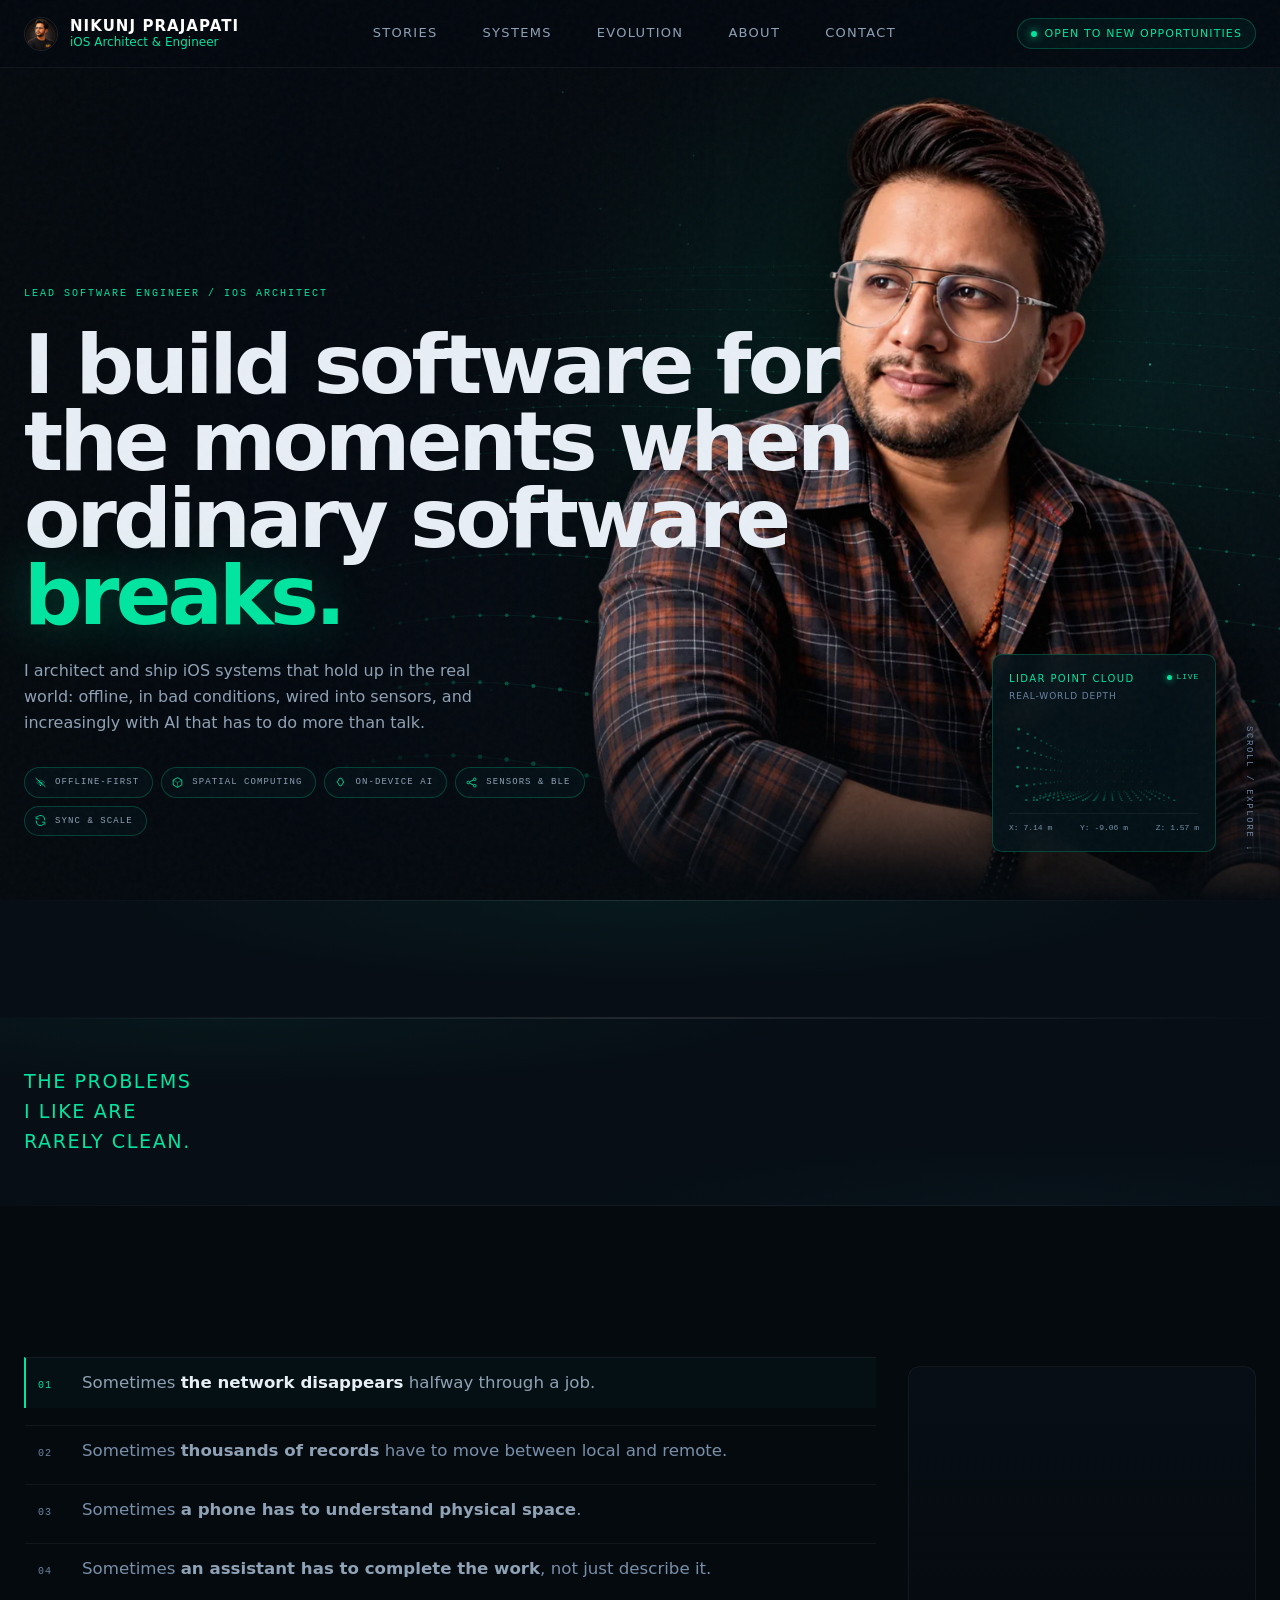
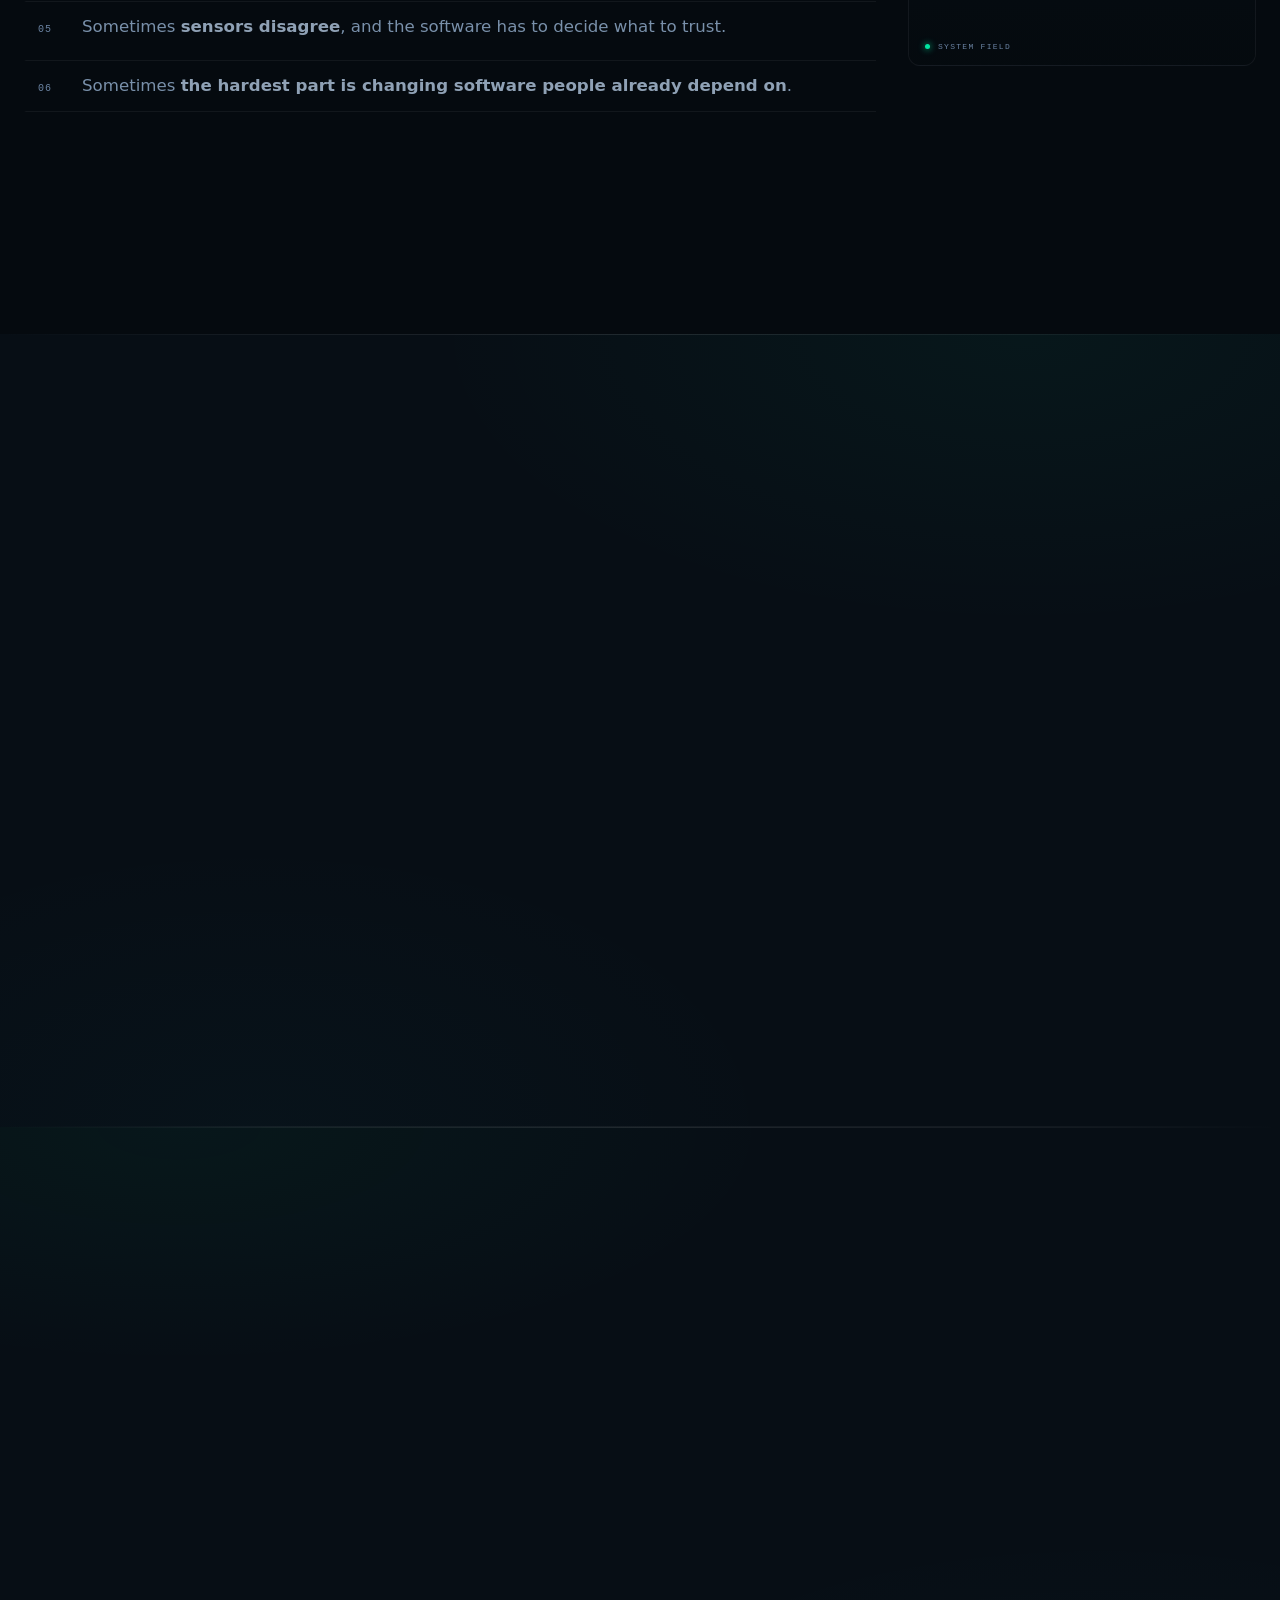
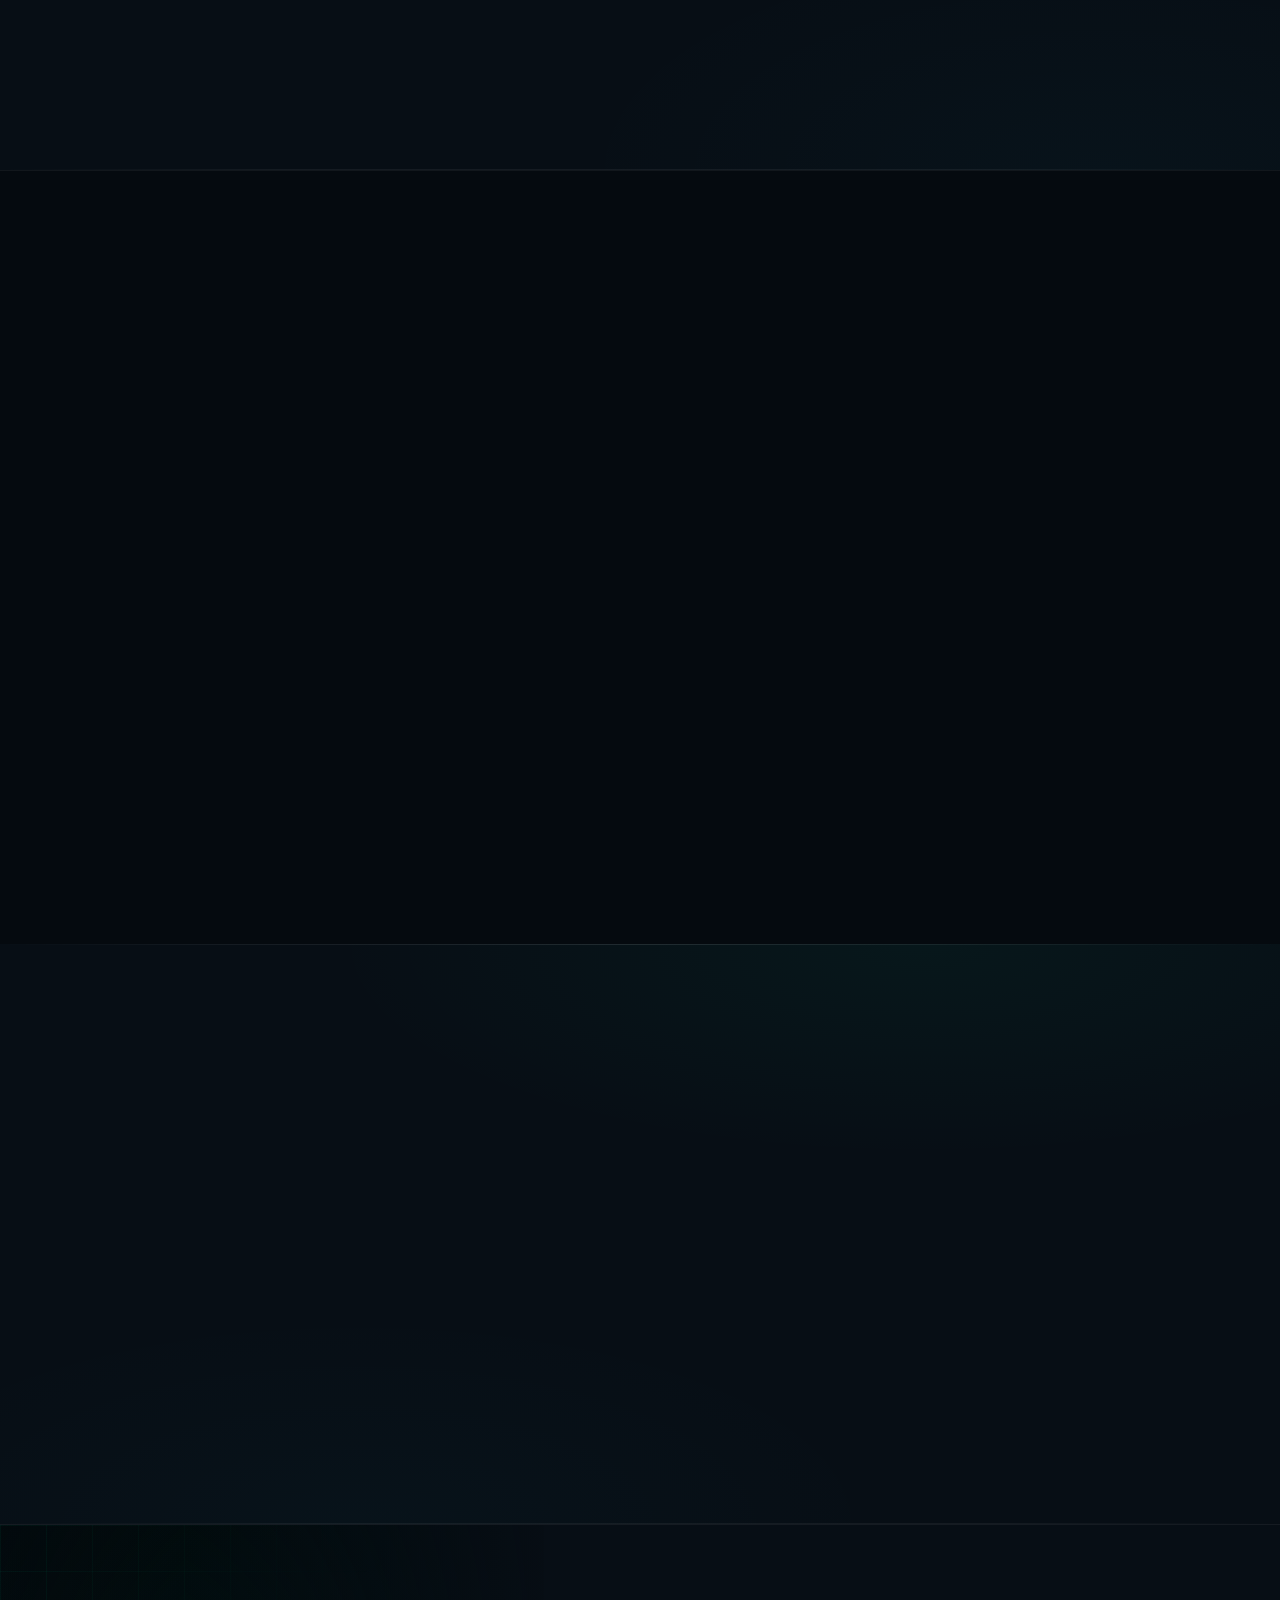
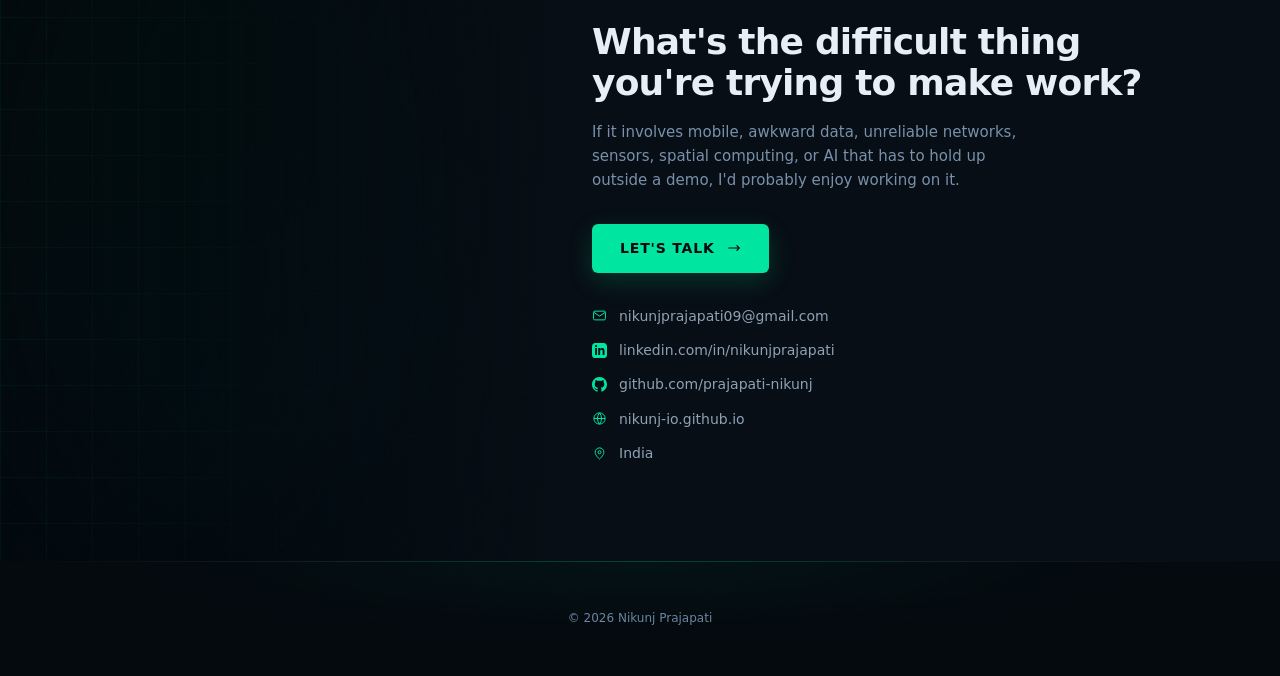
==== commit 841cbd63: "Carry the page depth through to the detail pages The first depth pass only reached the home page. It" ====
--- a/index.html
+++ b/index.html
@@ -39,7 +39,7 @@
   <link rel="icon" href="assets/img/favicon.svg" type="image/svg+xml">
   <link rel="apple-touch-icon" href="assets/img/portrait.jpg">
   <link rel="preload" as="image" href="assets/img/portrait-cutout.webp" fetchpriority="high">
-  <link rel="stylesheet" href="css/site.css?v=34">
+  <link rel="stylesheet" href="css/site.css?v=35">
 
   <script type="application/ld+json">
   {
@@ -833,6 +833,6 @@
     <p>© <span class="js-year">2026</span> Nikunj Prajapati</p>
   </footer>
 
-  <script src="js/site.js?v=34" defer></script>
+  <script src="js/site.js?v=35" defer></script>
 </body>
 </html>
--- a/css/site.css
+++ b/css/site.css
@@ -1300,10 +1300,22 @@
 .pager__link:hover .pager__t { color: var(--accent); }
 .pager__link--next { text-align: right; }
 
+/* Closing block on each story page. It had the same hard rule the bands did,
+   so a page ended on a ruled line rather than resolving. Fading seam plus a
+   low bloom, the same device the site footer uses. */
 .sp__cta {
+  position: relative;
   padding-block: var(--s-7);
-  border-top: 1px solid var(--hairline);
+  border-top: 0;
   display: grid; gap: var(--s-4); justify-items: start;
+  background: radial-gradient(ellipse 70% 130% at 22% 0%,
+                              rgba(0, 229, 160, .04), transparent 68%);
+}
+.sp__cta::before {
+  content: ''; position: absolute; inset: 0 0 auto 0; height: 1px;
+  background: linear-gradient(90deg,
+    var(--hairline) 0%, var(--accent-line) 34%, var(--hairline) 70%, transparent);
+  pointer-events: none;
 }
 .sp__ctaTitle { font-size: 1.25rem; font-weight: 600; color: var(--text); }
 .sp__cta .btn { margin-top: 0; }
@@ -1477,8 +1489,42 @@
    The previous layout stacked both diagrams in one sticky column, so the
    right side ran on for hundreds of pixels after the text had finished.
    ========================================================================= */
-.band { padding-block: var(--s-7); border-top: 1px solid var(--hairline); }
-.band--alt { background: var(--bg-2); }
+/* Same ground treatment as .section--band on the home page. These pages use
+   a different class, which is why the first pass missed them entirely: .band
+   painted nothing and .band--alt a flat --bg-2, so the detail pages kept the
+   stacked-rectangles look the home page had shed.
+
+   Alphas are the same contrast-budgeted 4.3% / 2.5%, and they are safe here
+   by construction: the budget was computed against --bg-2, and .band sits on
+   the darker --bg, so it has more headroom, not less. */
+.band {
+  position: relative;
+  padding-block: var(--s-7);
+  border-top: 0;
+  --gx: 20%;
+  background:
+    radial-gradient(ellipse 76% 60% at var(--gx) 0%,
+                    rgba(0, 229, 160, .043), transparent 60%),
+    radial-gradient(ellipse 64% 56% at calc(100% - var(--gx)) 100%,
+                    rgba(34, 211, 238, .025), transparent 64%);
+}
+.band--alt {
+  --gx: 78%;
+  background:
+    radial-gradient(ellipse 76% 60% at var(--gx) 0%,
+                    rgba(0, 229, 160, .043), transparent 60%),
+    radial-gradient(ellipse 64% 56% at calc(100% - var(--gx)) 100%,
+                    rgba(34, 211, 238, .025), transparent 64%),
+    var(--bg-2);
+}
+
+/* One fading seam per band, matching the home page, instead of a hard rule. */
+.band::before {
+  content: ''; position: absolute; inset: 0 0 auto 0; height: 1px;
+  background: linear-gradient(90deg,
+    transparent, var(--hairline) 18%, var(--hairline-2) 50%, var(--hairline) 82%, transparent);
+  pointer-events: none;
+}
 
 .band__grid { display: grid; gap: var(--s-6); align-items: center; }
 /* These are <h2> so each band is a real section with a name, rather than an
@@ -1667,8 +1713,37 @@
   color: var(--text-faint);
 }
 
-.eraBlock { padding-block: var(--s-7); border-top: 1px solid var(--hairline); }
-.eraBlock:nth-of-type(even) { background: var(--bg-2); }
+/* Third class carrying the same job as .section--band and .band, on the
+   evolution page. All three needed the treatment separately; only the class
+   names differ. The anchor flips per block via nth-of-type, so four eras in
+   a column lean alternately instead of reading as four identical slabs.
+   Same contrast-budgeted alphas as everywhere else. */
+.eraBlock {
+  position: relative;
+  padding-block: var(--s-7);
+  border-top: 0;
+  --gx: 20%;
+  background:
+    radial-gradient(ellipse 76% 60% at var(--gx) 0%,
+                    rgba(0, 229, 160, .043), transparent 60%),
+    radial-gradient(ellipse 64% 56% at calc(100% - var(--gx)) 100%,
+                    rgba(34, 211, 238, .025), transparent 64%);
+}
+.eraBlock:nth-of-type(even) {
+  --gx: 78%;
+  background:
+    radial-gradient(ellipse 76% 60% at var(--gx) 0%,
+                    rgba(0, 229, 160, .043), transparent 60%),
+    radial-gradient(ellipse 64% 56% at calc(100% - var(--gx)) 100%,
+                    rgba(34, 211, 238, .025), transparent 64%),
+    var(--bg-2);
+}
+.eraBlock::before {
+  content: ''; position: absolute; inset: 0 0 auto 0; height: 1px;
+  background: linear-gradient(90deg,
+    transparent, var(--hairline) 18%, var(--hairline-2) 50%, var(--hairline) 82%, transparent);
+  pointer-events: none;
+}
 .eraBlock__grid { display: grid; gap: var(--s-6); align-items: start; }
 
 .eraBlock__n {
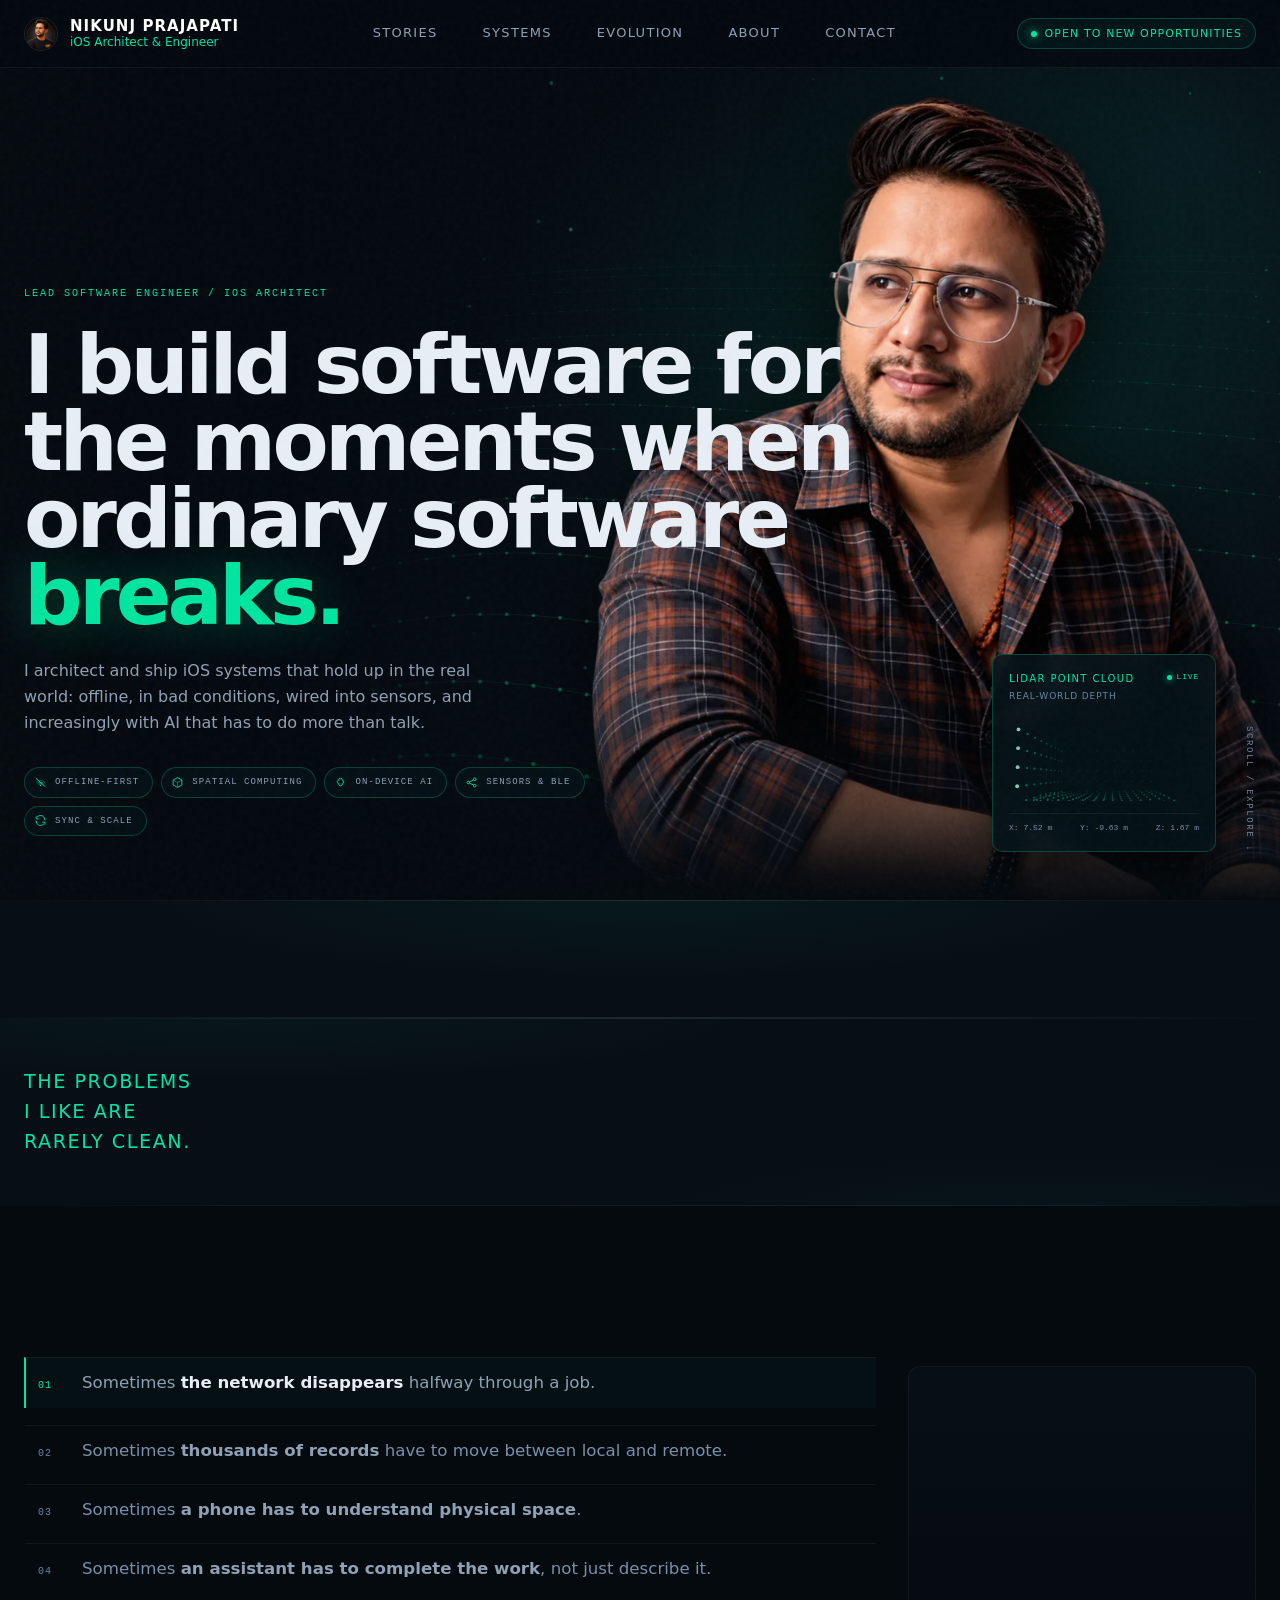
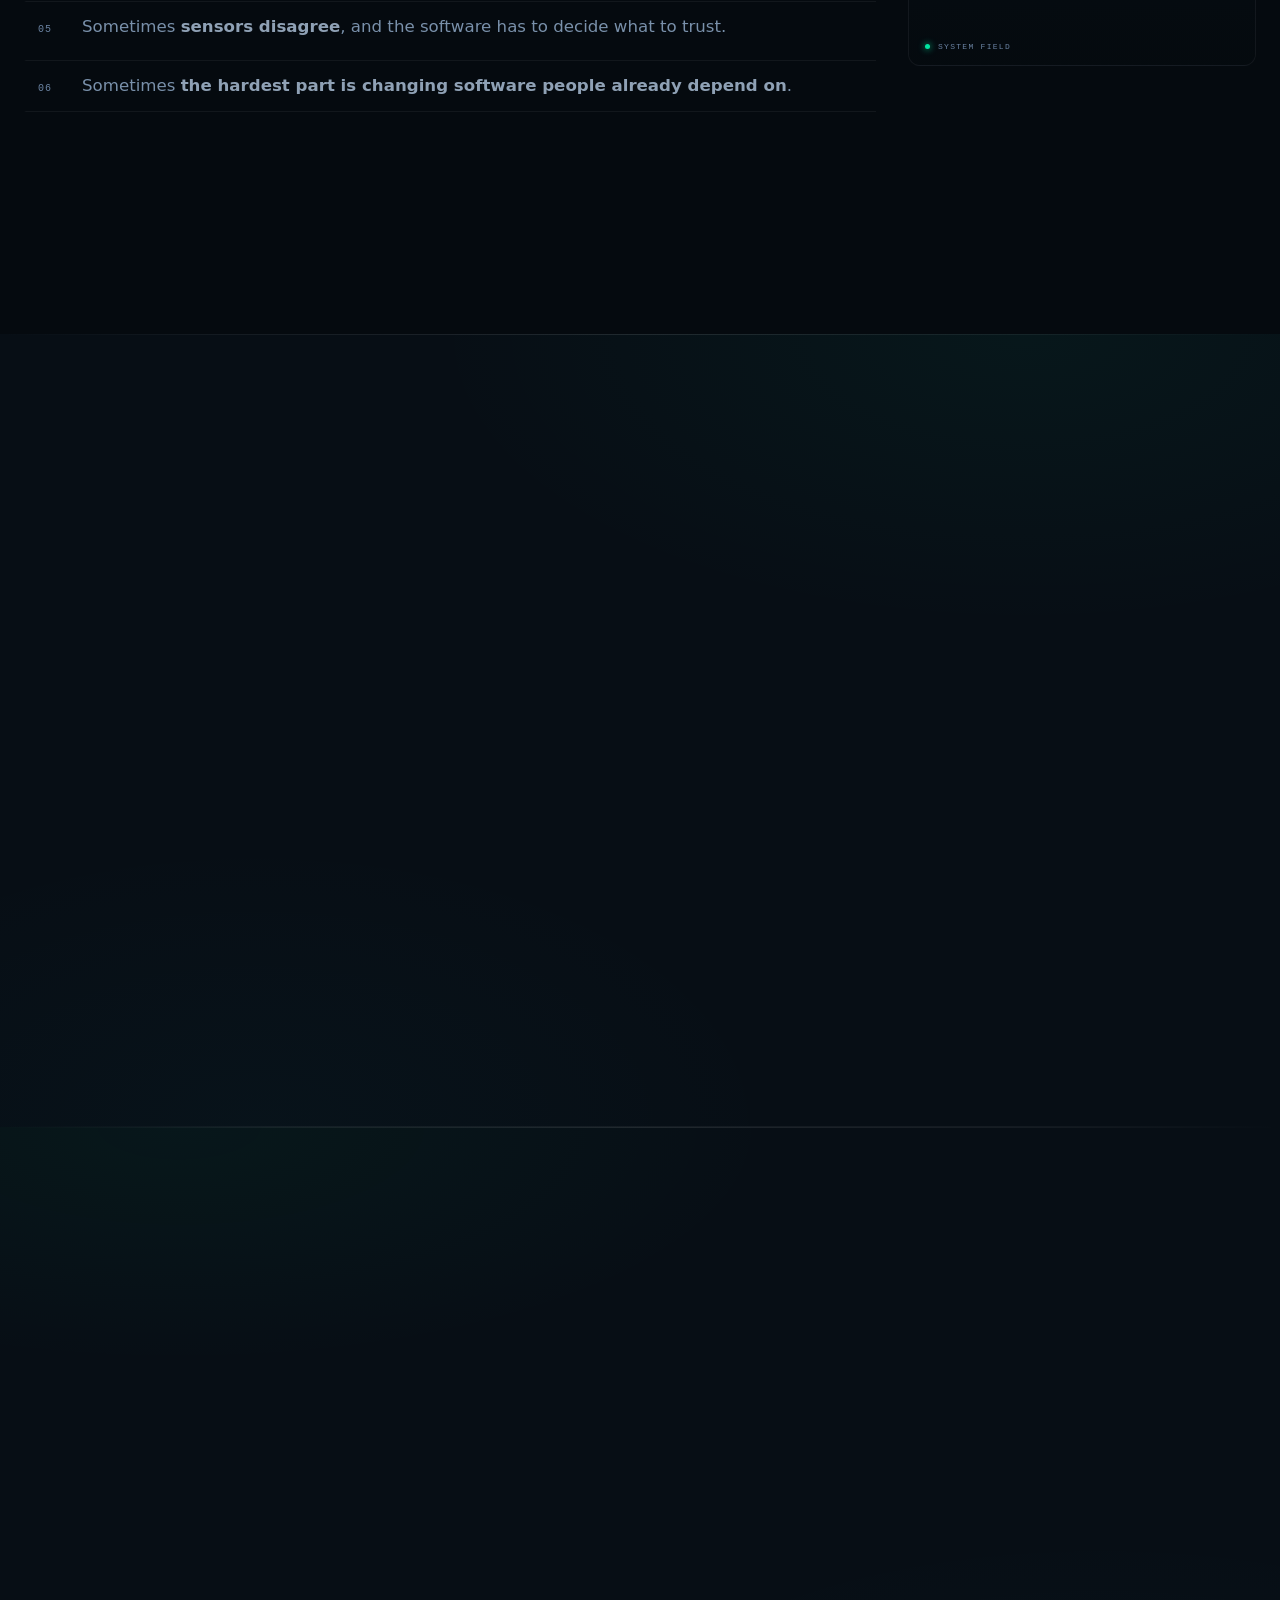
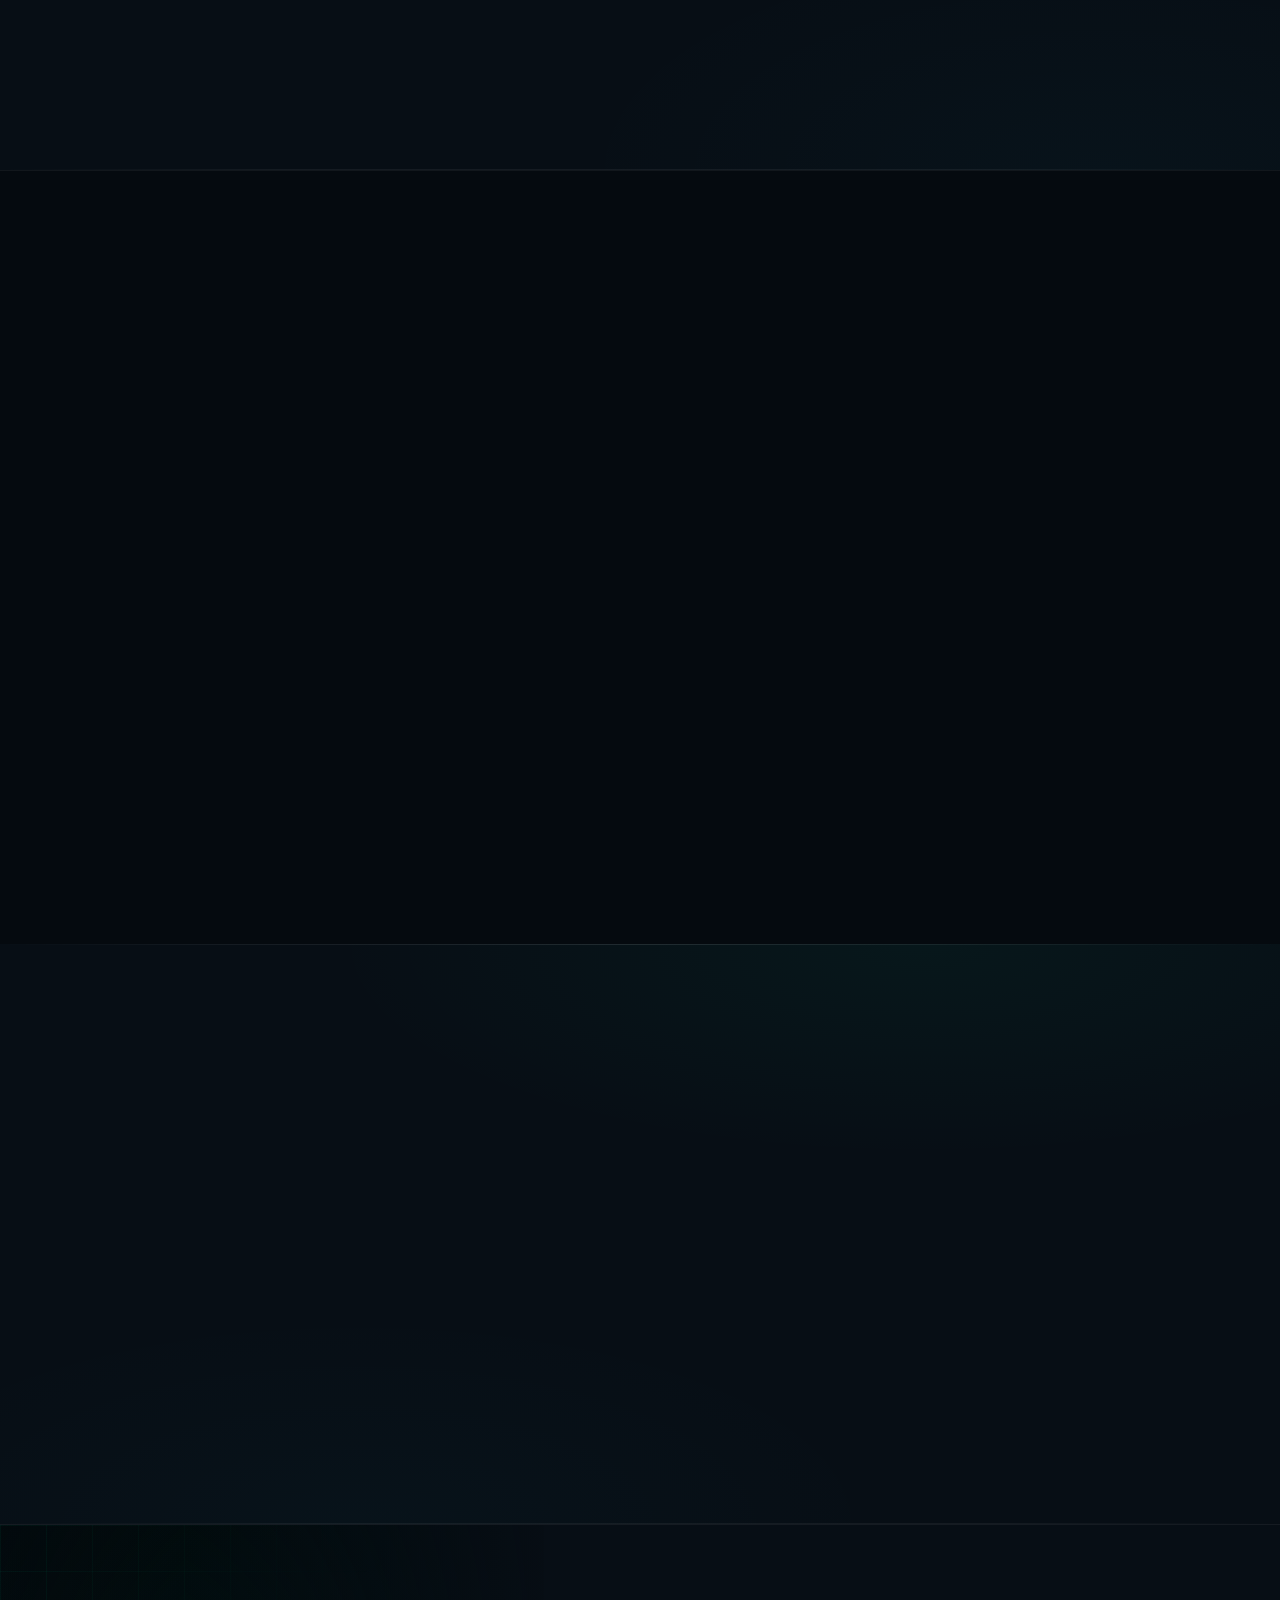
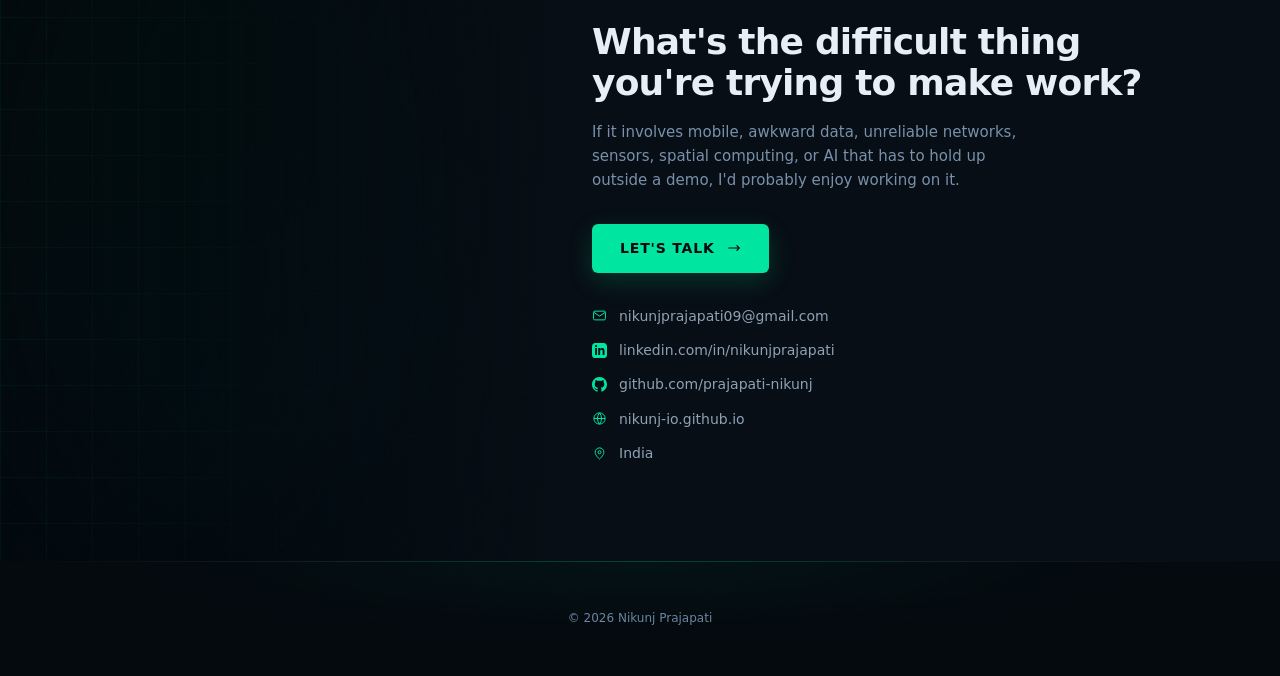
==== commit c8167515: "Give every detail page a live scene of its own The detail pages had no moving canvas at all - only t" ====
--- a/index.html
+++ b/index.html
@@ -39,7 +39,7 @@
   <link rel="icon" href="assets/img/favicon.svg" type="image/svg+xml">
   <link rel="apple-touch-icon" href="assets/img/portrait.jpg">
   <link rel="preload" as="image" href="assets/img/portrait-cutout.webp" fetchpriority="high">
-  <link rel="stylesheet" href="css/site.css?v=35">
+  <link rel="stylesheet" href="css/site.css?v=36">
 
   <script type="application/ld+json">
   {
@@ -833,6 +833,6 @@
     <p>© <span class="js-year">2026</span> Nikunj Prajapati</p>
   </footer>
 
-  <script src="js/site.js?v=35" defer></script>
+  <script src="js/site.js?v=36" defer></script>
 </body>
 </html>
--- a/css/site.css
+++ b/css/site.css
@@ -1253,12 +1253,36 @@
 .story-page { background: var(--bg); }
 
 .sp__head {
+  position: relative;
+  isolation: isolate;
+  overflow: hidden;
   padding-block: calc(var(--nav-h) + var(--s-6)) var(--s-7);
   border-bottom: 1px solid var(--hairline);
   background:
     radial-gradient(ellipse 60% 70% at 78% 20%, rgba(0, 229, 160, .08), transparent 62%),
     linear-gradient(180deg, var(--bg-2), var(--bg));
 }
+
+/* The live scene sits behind the title. Detail pages had no moving canvas at
+   all - only the near-invisible ambient field - which is why they read as
+   static next to the home page. Masked toward the left so it never competes
+   with the headline for contrast, the same way the home hero's field ramps in
+   past its own copy.
+
+   z-index below the header content, pointer-events off, aria-hidden in the
+   markup: decorative, and the page is complete without it. */
+.sp__field {
+  position: absolute; inset: 0;
+  width: 100%; height: 100%;
+  z-index: 0;
+  pointer-events: none;
+  opacity: .85;
+  -webkit-mask-image: linear-gradient(90deg, transparent 8%, #000 46%, #000 100%);
+          mask-image: linear-gradient(90deg, transparent 8%, #000 46%, #000 100%);
+}
+.sp__head > .wrap { position: relative; z-index: 1; }
+
+@media (prefers-reduced-motion: reduce) { .sp__field { display: none; } }
 .sp__back {
   display: inline-flex; align-items: center; gap: var(--s-2);
   font-family: var(--font-mono); font-size: .5625rem; letter-spacing: .16em;
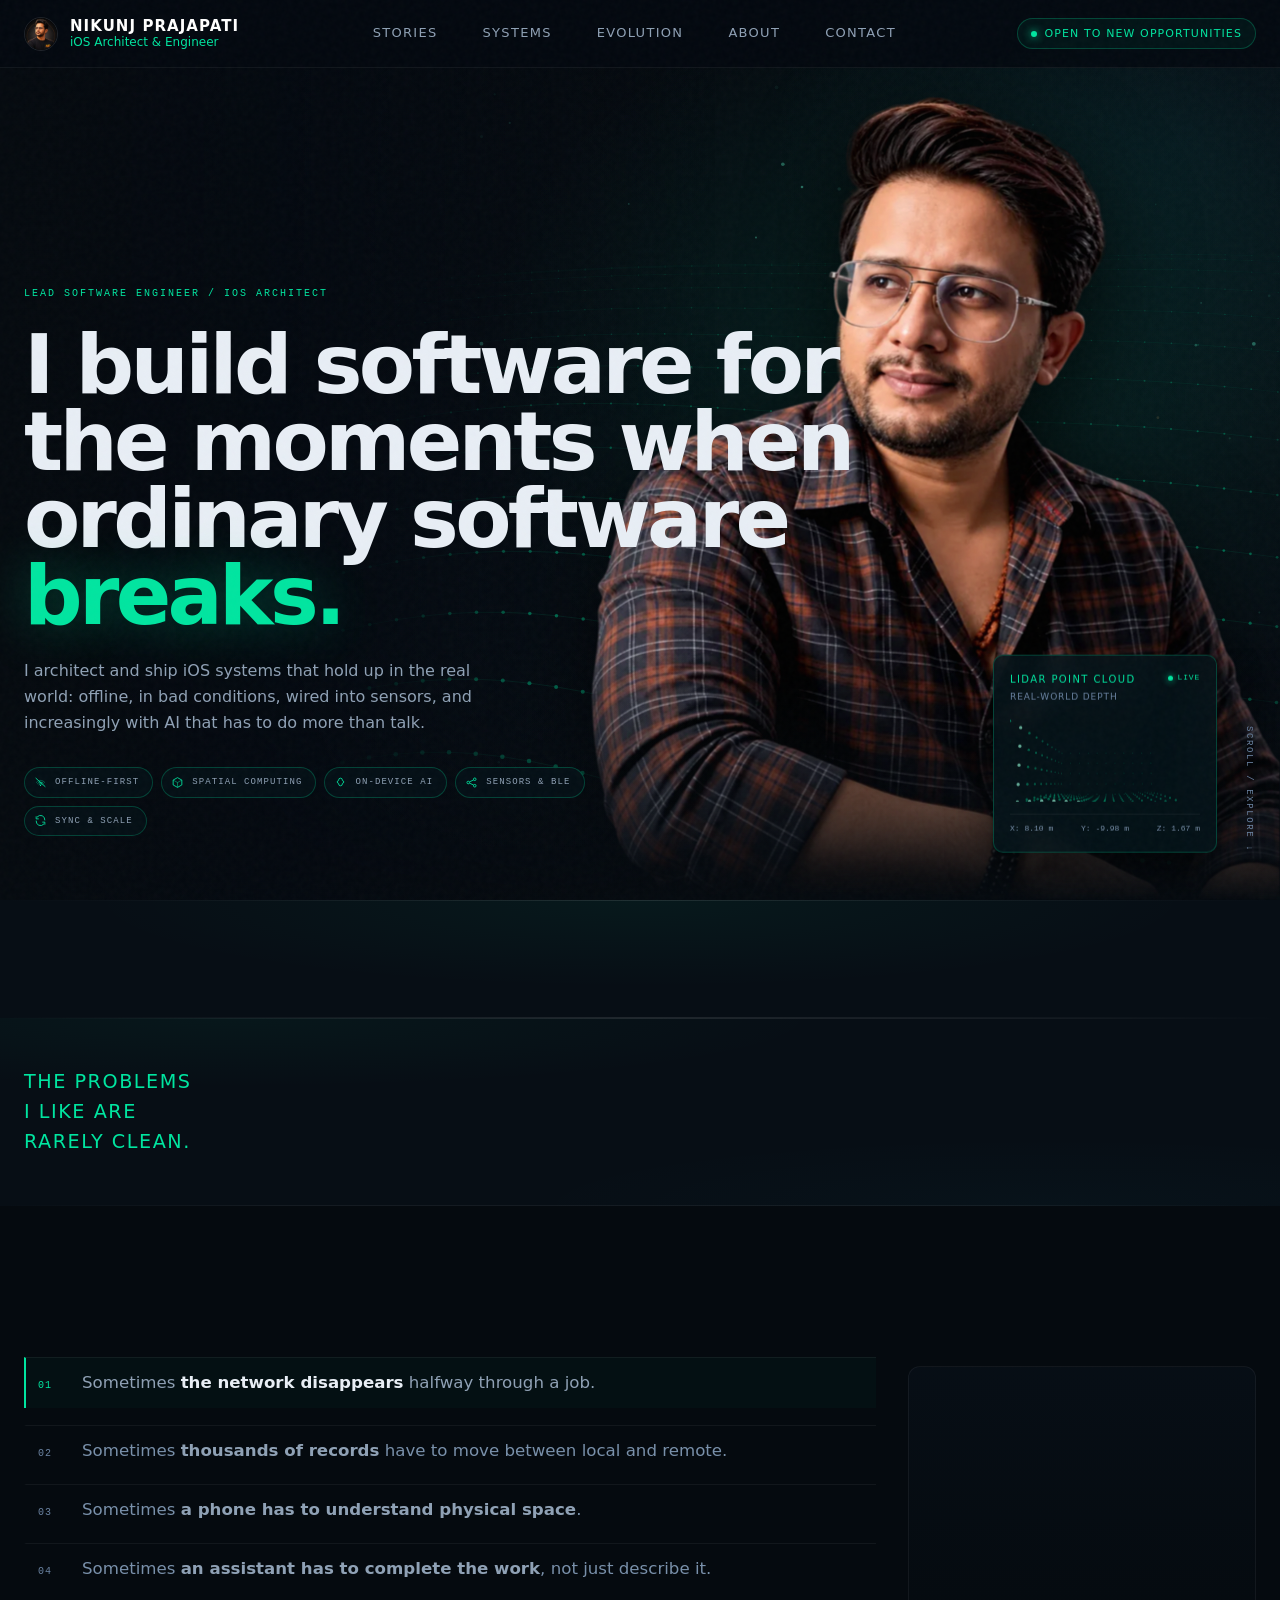
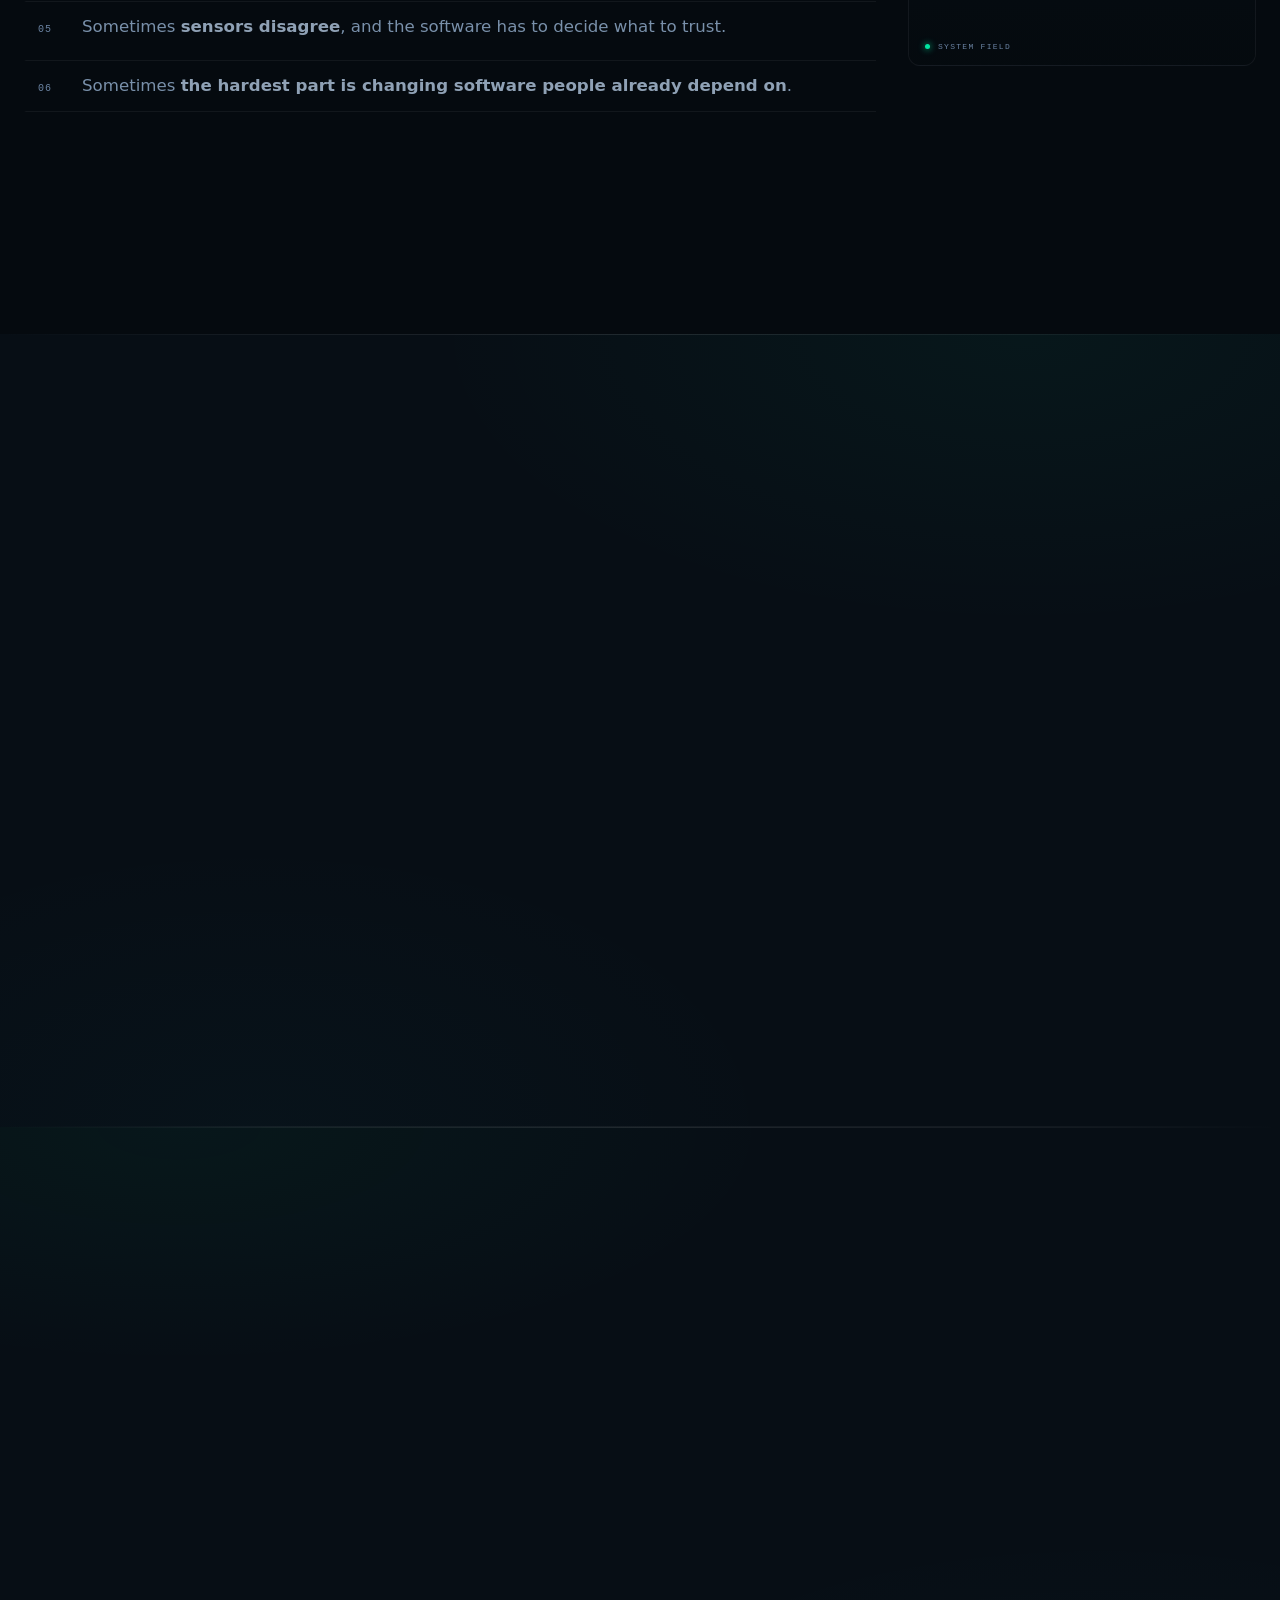
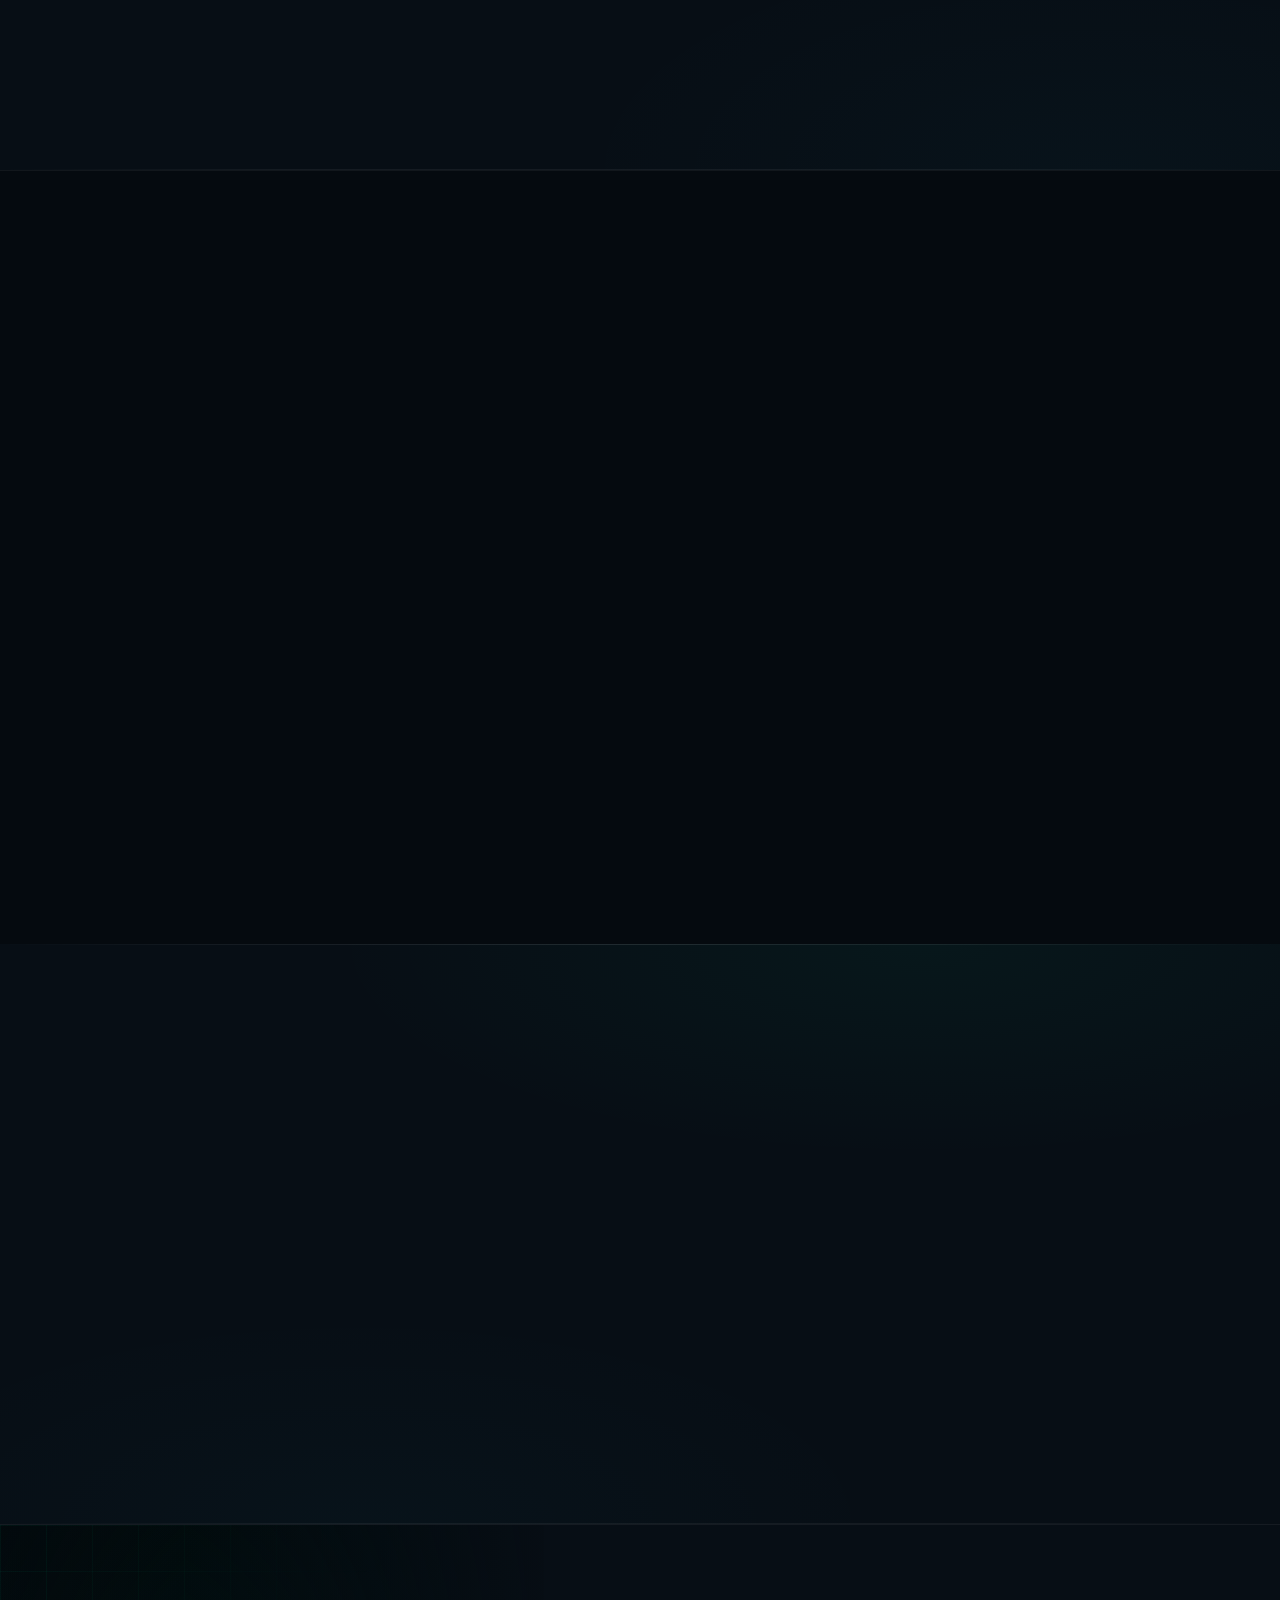
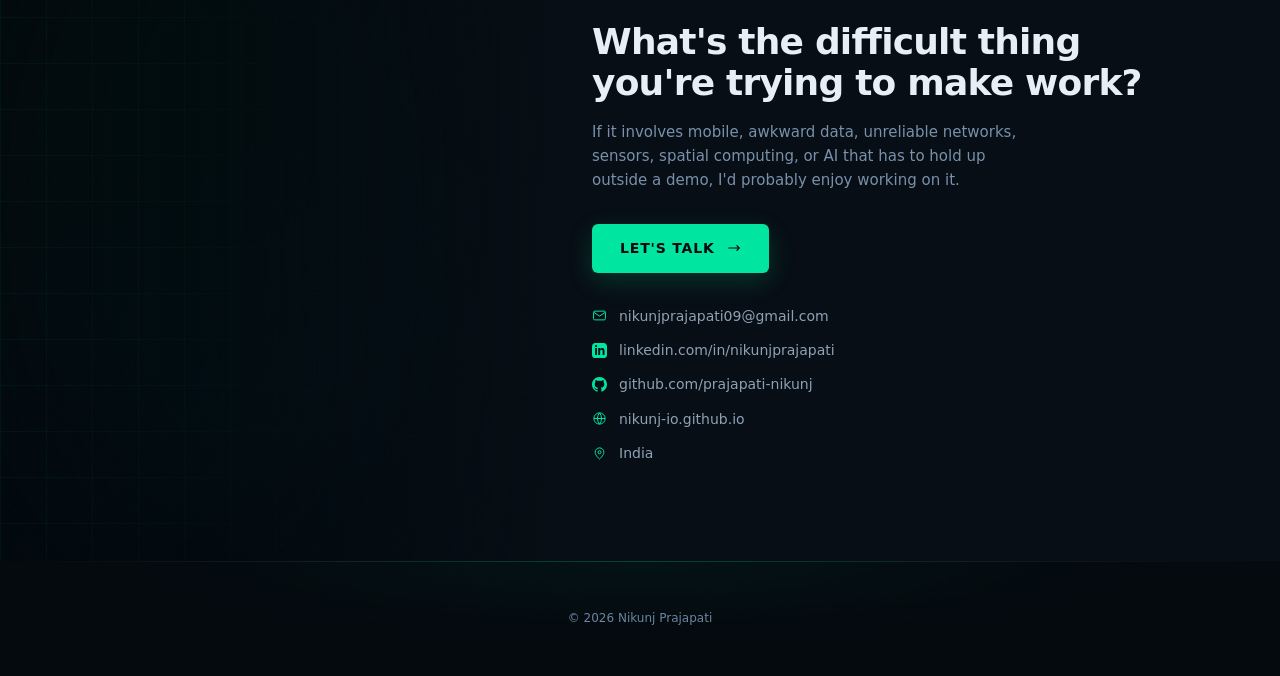
==== commit 0292160a: "Put the detail-page motion where the text isn't The diagram panels now take the same pointer treatme" ====
--- a/index.html
+++ b/index.html
@@ -39,7 +39,7 @@
   <link rel="icon" href="assets/img/favicon.svg" type="image/svg+xml">
   <link rel="apple-touch-icon" href="assets/img/portrait.jpg">
   <link rel="preload" as="image" href="assets/img/portrait-cutout.webp" fetchpriority="high">
-  <link rel="stylesheet" href="css/site.css?v=36">
+  <link rel="stylesheet" href="css/site.css?v=37">
 
   <script type="application/ld+json">
   {
@@ -833,6 +833,6 @@
     <p>© <span class="js-year">2026</span> Nikunj Prajapati</p>
   </footer>
 
-  <script src="js/site.js?v=36" defer></script>
+  <script src="js/site.js?v=37" defer></script>
 </body>
 </html>
--- a/css/site.css
+++ b/css/site.css
@@ -1446,11 +1446,47 @@
    chapters moved onto their own pages. Renamed so a dead-code sweep cannot
    mistake them for orphans again.
    ========================================================================= */
+/* Diagram panels take the same pointer treatment as the story cards on the
+   home page. This is where motion belongs on a detail page: the bands are
+   half prose and half figure, and anything moving behind the prose lightens
+   the ground under the glyphs - measured, and it costs AA. The figure column
+   carries no text over it, so it can move for free.
+
+   --tx / --ty are written by the tilt module as -0.5..0.5 and default to 0,
+   so the panel composes correctly before any pointer and on touch, where the
+   module never runs. Transform and shadow only; no colour changes. */
 .figpanel {
   border: 1px solid var(--hairline);
   border-radius: var(--r-lg);
   background: var(--surface-1);
   padding: var(--s-5);
+  --tx: 0; --ty: 0;
+  transform: perspective(1100px);
+  transition: transform var(--dur) var(--ease),
+              border-color var(--dur) var(--ease),
+              box-shadow var(--dur) var(--ease);
+}
+.figpanel:hover, .figpanel:focus-within {
+  border-color: var(--accent-line);
+  box-shadow: 0 24px 50px -22px rgba(0, 0, 0, .8);
+}
+.figpanel.is-tilting {
+  transform: perspective(1100px)
+             translateY(-4px)
+             rotateX(calc(var(--ty) * -4deg))
+             rotateY(calc(var(--tx) * 5.5deg));
+  transition-duration: 140ms;
+  will-change: transform;
+}
+
+/* The diagram inside counter-moves very slightly against its frame, which is
+   what makes the panel read as a box with depth rather than a tilting sheet.
+   Smaller factor than the panel's own lean, and the opposite sign. */
+.figpanel > *:not(.figpanel__cap) {
+  transition: transform 220ms var(--ease);
+}
+.figpanel.is-tilting > *:not(.figpanel__cap) {
+  transform: translate3d(calc(var(--tx) * -7px), calc(var(--ty) * -5px), 0);
 }
 .figpanel__cap {
   display: flex; justify-content: space-between; gap: var(--s-3);
@@ -2084,7 +2120,9 @@
 
   .hero__deco, .hero__figure, .lidar { transform: none !important; }
 
-  .story, .story:hover, .story:focus-within, .story.is-tilting {
+  .story, .story:hover, .story:focus-within, .story.is-tilting,
+  .figpanel, .figpanel.is-tilting,
+  .figpanel.is-tilting > * {
     transform: none !important;
   }
 
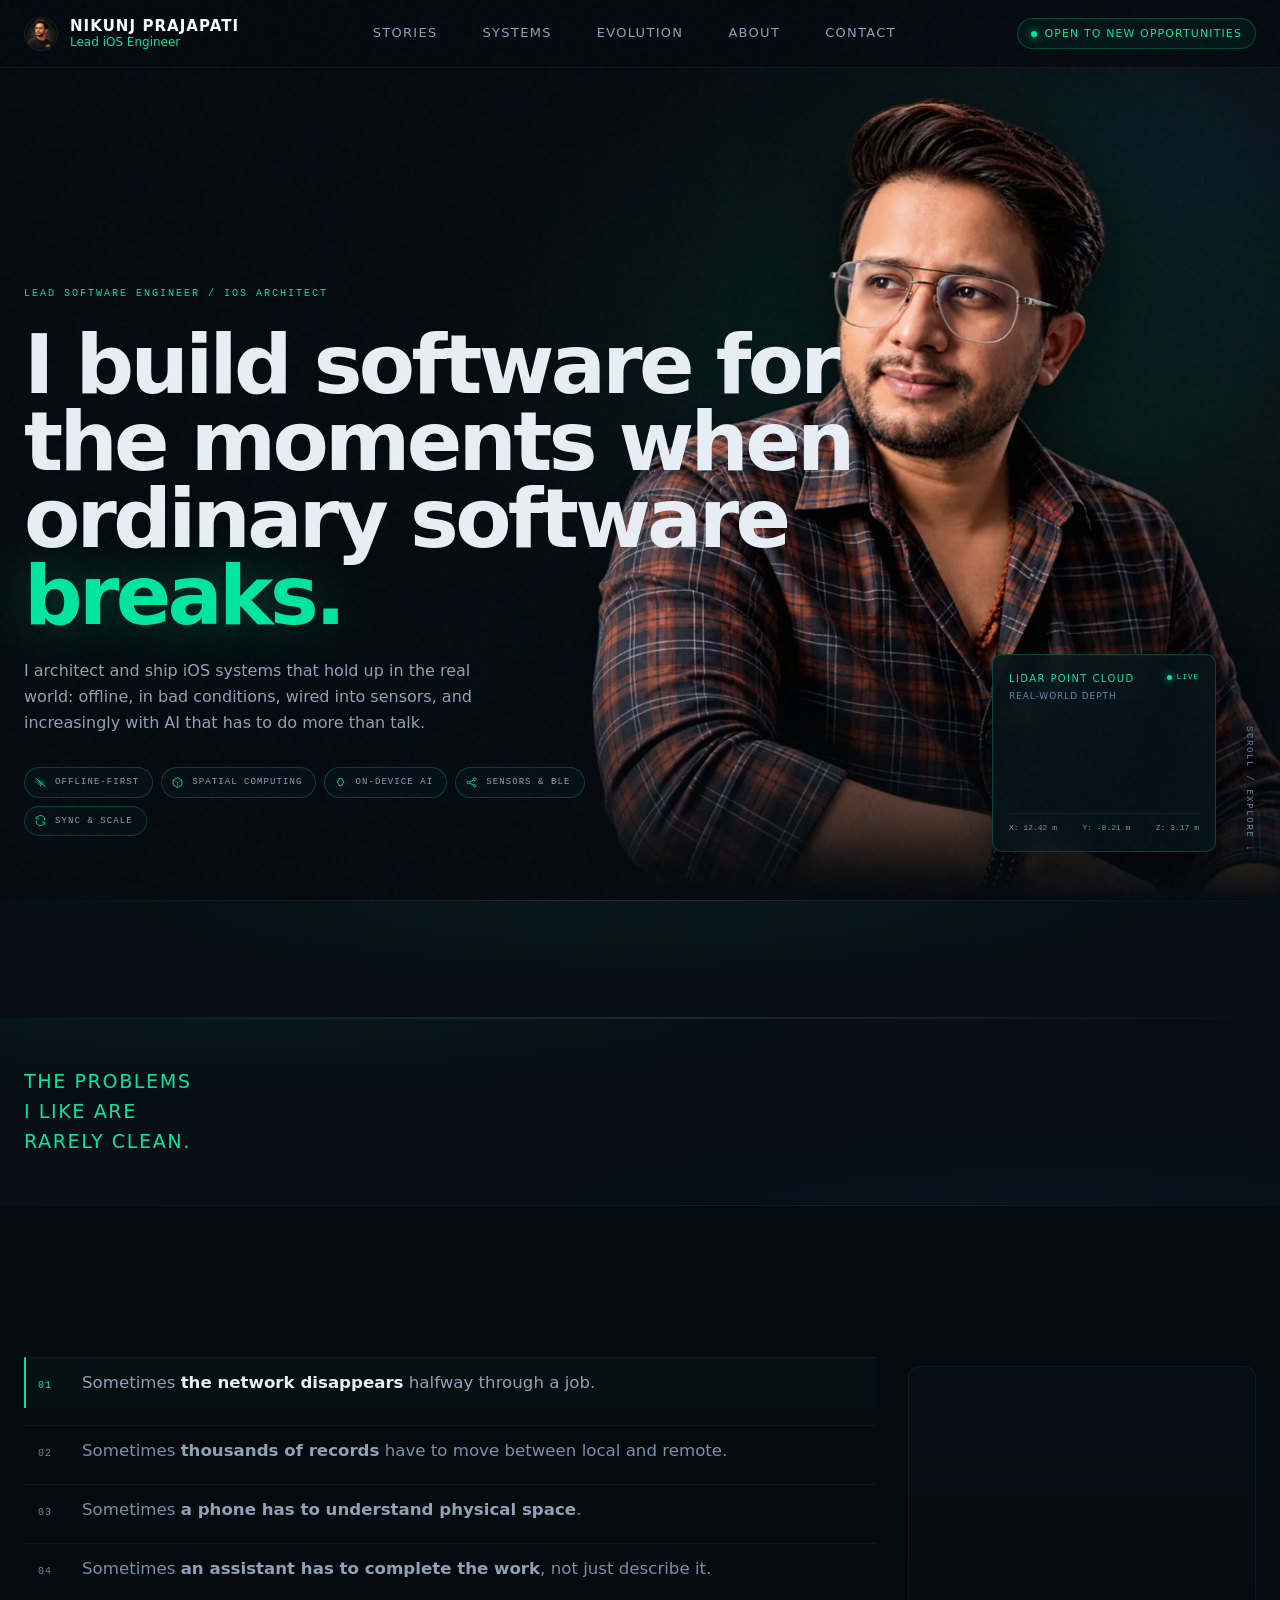
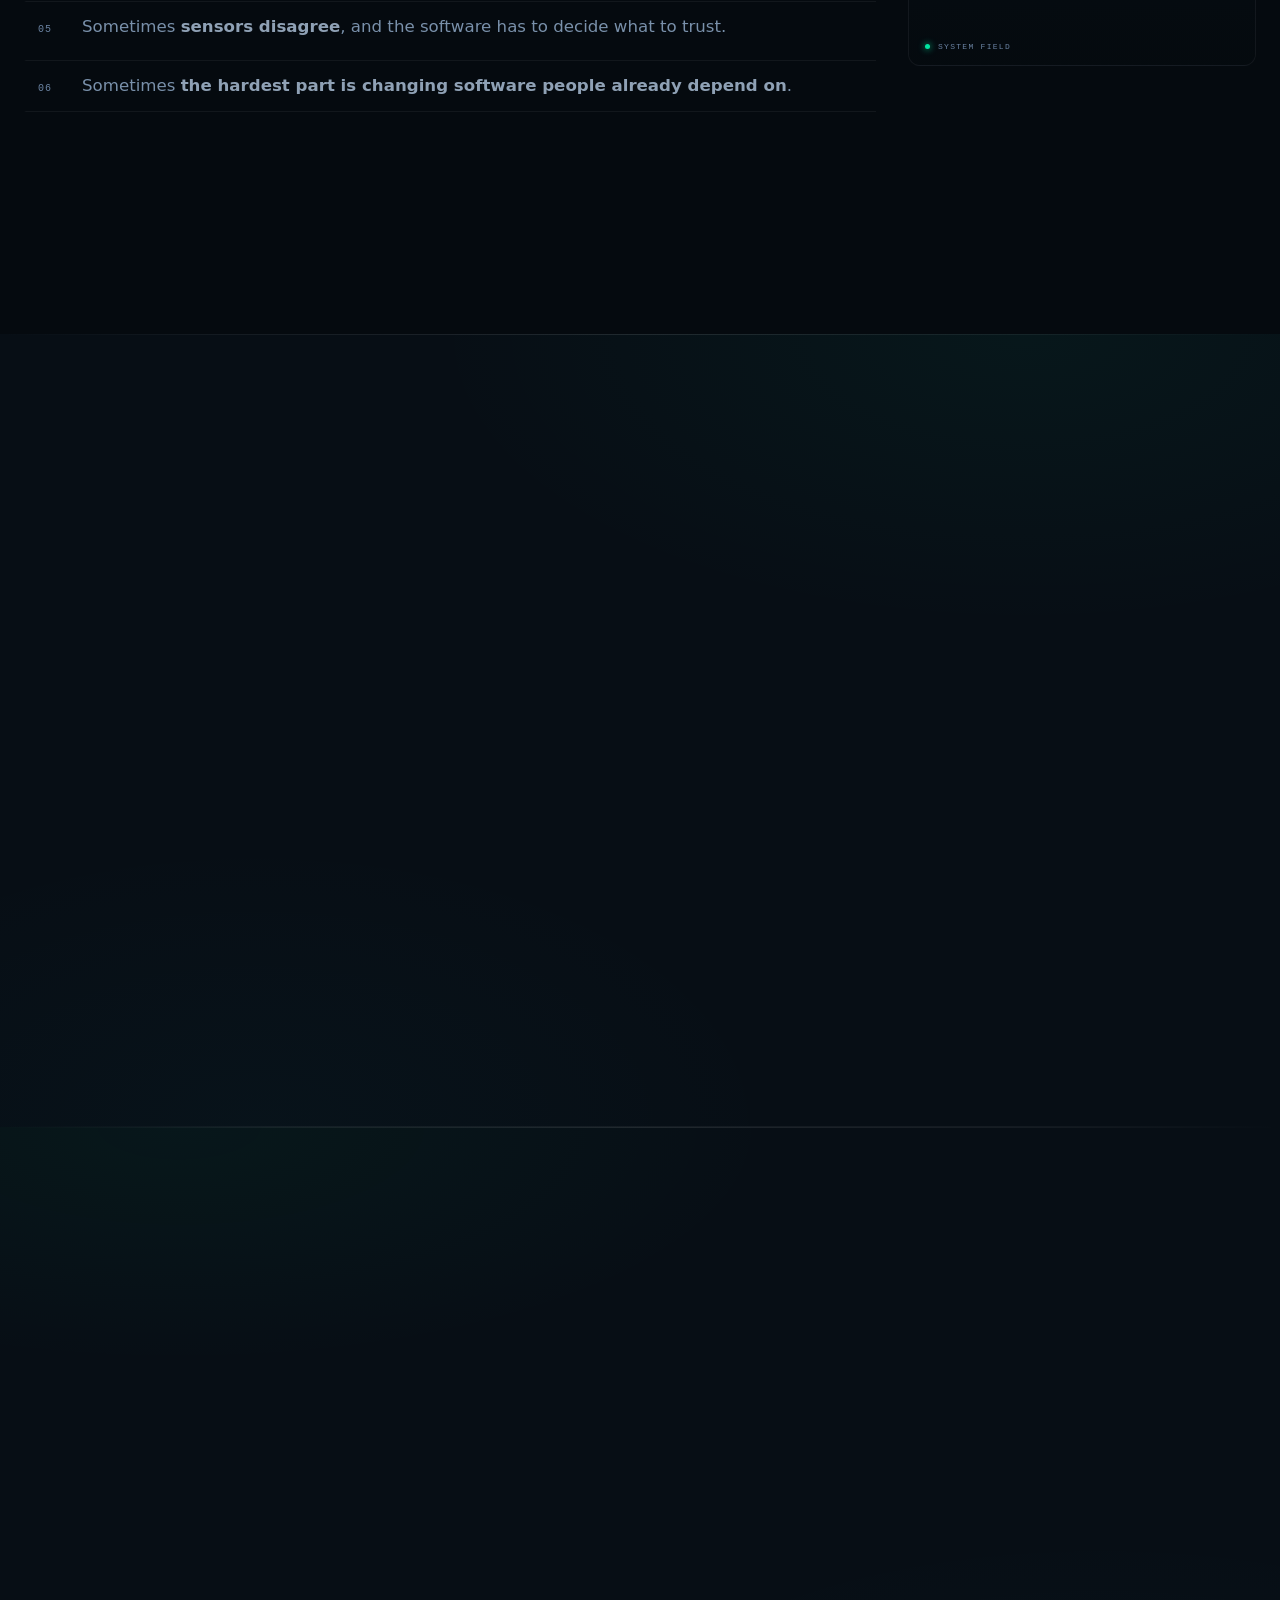
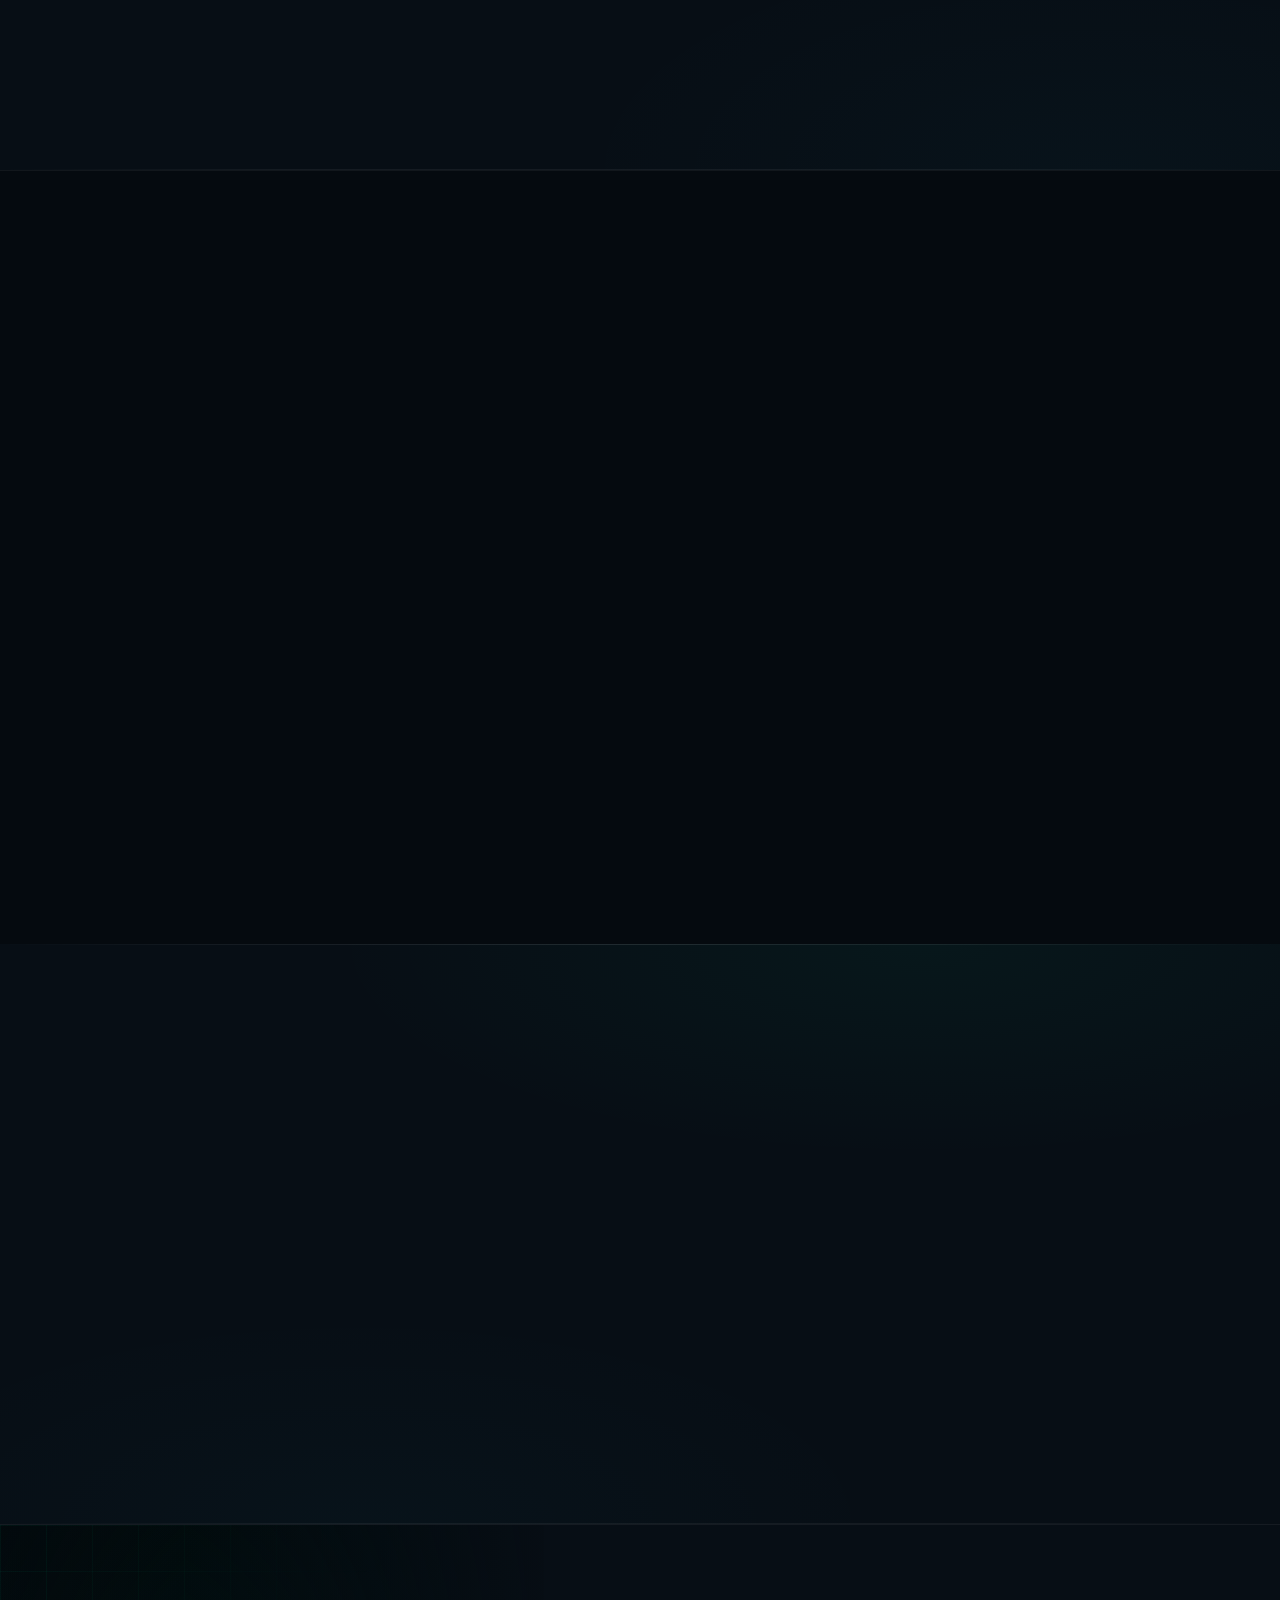
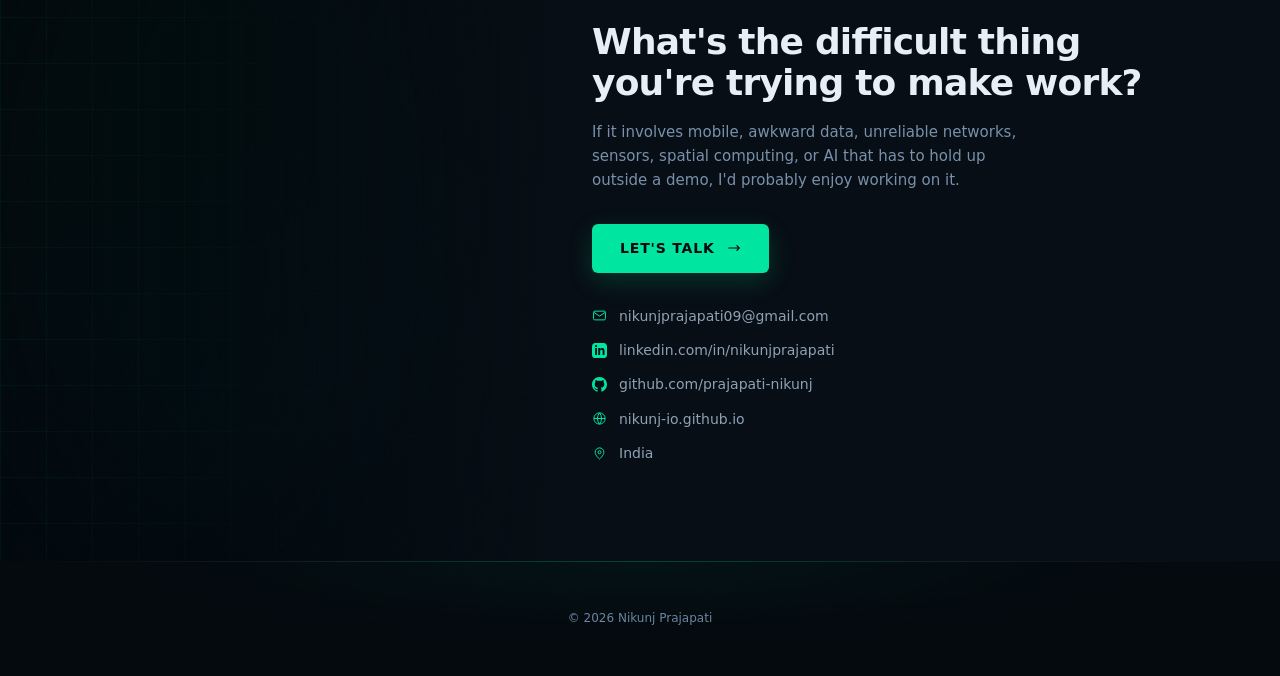
==== commit 7d1c33dc: "Rotate the job title under the name in the header Six honest descriptions of the same role, cycling " ====
--- a/index.html
+++ b/index.html
@@ -39,7 +39,7 @@
   <link rel="icon" href="assets/img/favicon.svg" type="image/svg+xml">
   <link rel="apple-touch-icon" href="assets/img/portrait.jpg">
   <link rel="preload" as="image" href="assets/img/portrait-cutout.webp" fetchpriority="high">
-  <link rel="stylesheet" href="css/site.css?v=37">
+  <link rel="stylesheet" href="css/site.css?v=38">
 
   <script type="application/ld+json">
   {
@@ -73,7 +73,13 @@
              width="320" height="319" decoding="async">
         <span class="brand__text">
           <span class="brand__name">NIKUNJ PRAJAPATI</span>
-          <span class="brand__role">iOS Architect &amp; Engineer</span>
+          <span class="brand__role">
+              <!-- The link's accessible name must not change as the label
+                   rotates, so the rotating stack is aria-hidden and a fixed
+                   title carries the name for assistive tech. -->
+              <span class="sr-only">Lead iOS Engineer</span>
+              <span class="brand__roles" aria-hidden="true"><i>Lead iOS Engineer</i><i>Principal iOS Engineer</i><i>Mobile Architect (iOS)</i><i>Staff iOS Engineer</i><i>Full Stack Engineer</i><i>Mobile Architecture Lead</i></span>
+            </span>
         </span>
       </a>
 
@@ -833,6 +839,6 @@
     <p>© <span class="js-year">2026</span> Nikunj Prajapati</p>
   </footer>
 
-  <script src="js/site.js?v=37" defer></script>
+  <script src="js/site.js?v=38" defer></script>
 </body>
 </html>
--- a/css/site.css
+++ b/css/site.css
@@ -193,7 +193,37 @@
 
 .brand:hover { color: inherit; }
 .brand__name { font-size: .9375rem; font-weight: 700; letter-spacing: .07em; color: #fff; }
+/* Rotating job title. All six labels occupy the SAME grid cell, so the header
+   reserves the width of the longest one once and never reflows as they swap -
+   a fading label that also nudges the layout every few seconds is worse than
+   no rotation at all.
+
+   The no-JS path shows the first label: :first-child is visible until the .js
+   class exists, at which point control passes to .is-active and the script
+   drives it. The stack is aria-hidden and an .sr-only title sits beside it,
+   because this is inside a link and a link whose accessible name changes every
+   few seconds is a genuine problem, not a cosmetic one. */
 .brand__role { font-size: .75rem; color: var(--accent); }
+.brand__roles { display: grid; }
+.brand__roles i {
+  grid-area: 1 / 1;
+  font-style: normal;
+  white-space: nowrap;
+  opacity: 0;
+  transform: translateY(4px);
+  transition: opacity 460ms var(--ease), transform 460ms var(--ease);
+}
+.brand__roles i:first-child { opacity: 1; transform: none; }
+.js .brand__roles i:first-child { opacity: 0; transform: translateY(4px); }
+.js .brand__roles i.is-active { opacity: 1; transform: none; }
+
+/* Standing still, the first label is simply the title. The script does not
+   rotate under reduced motion, so no .is-active is ever set - without this
+   override the .js rule above would leave the stack with nothing visible. */
+@media (prefers-reduced-motion: reduce) {
+  .brand__roles i { transition: none; }
+  .js .brand__roles i:first-child { opacity: 1; transform: none; }
+}
 
 .nav { display: flex; align-items: center; gap: var(--s-6); }
 .nav__link {
